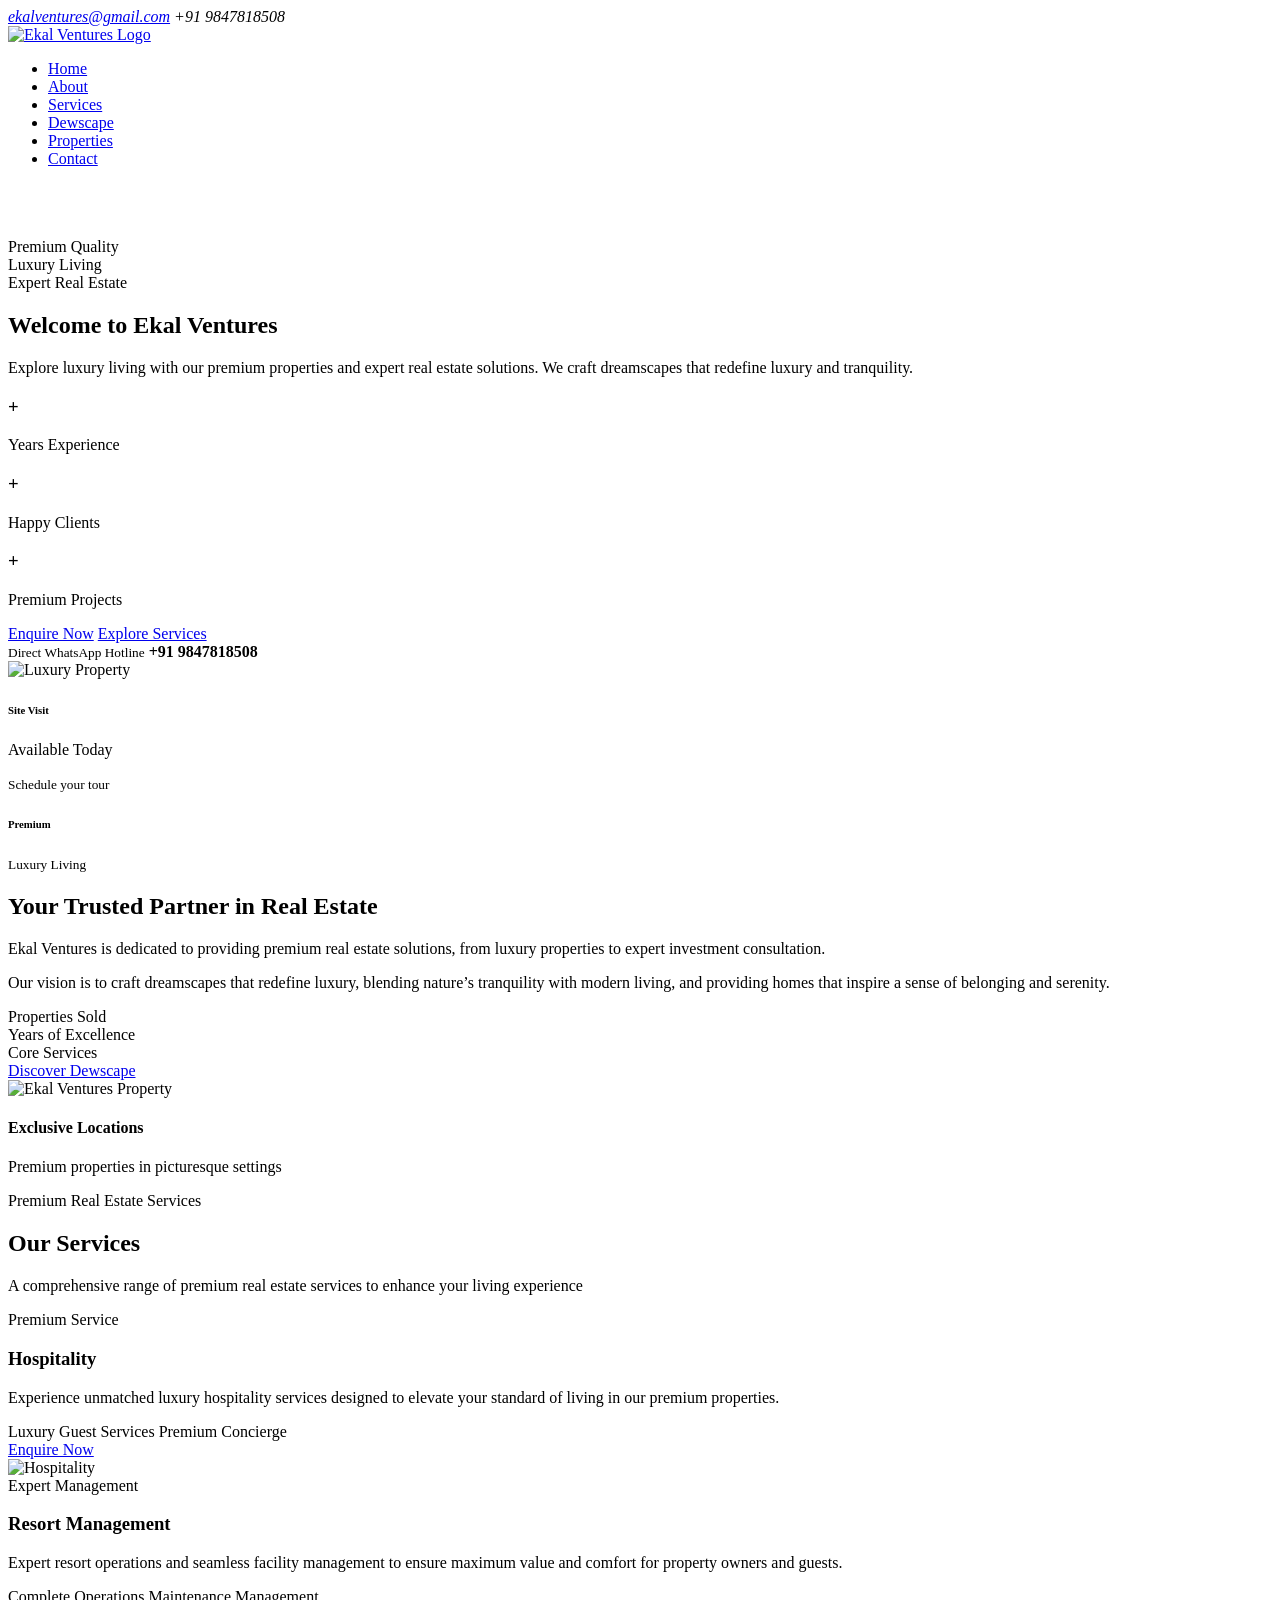
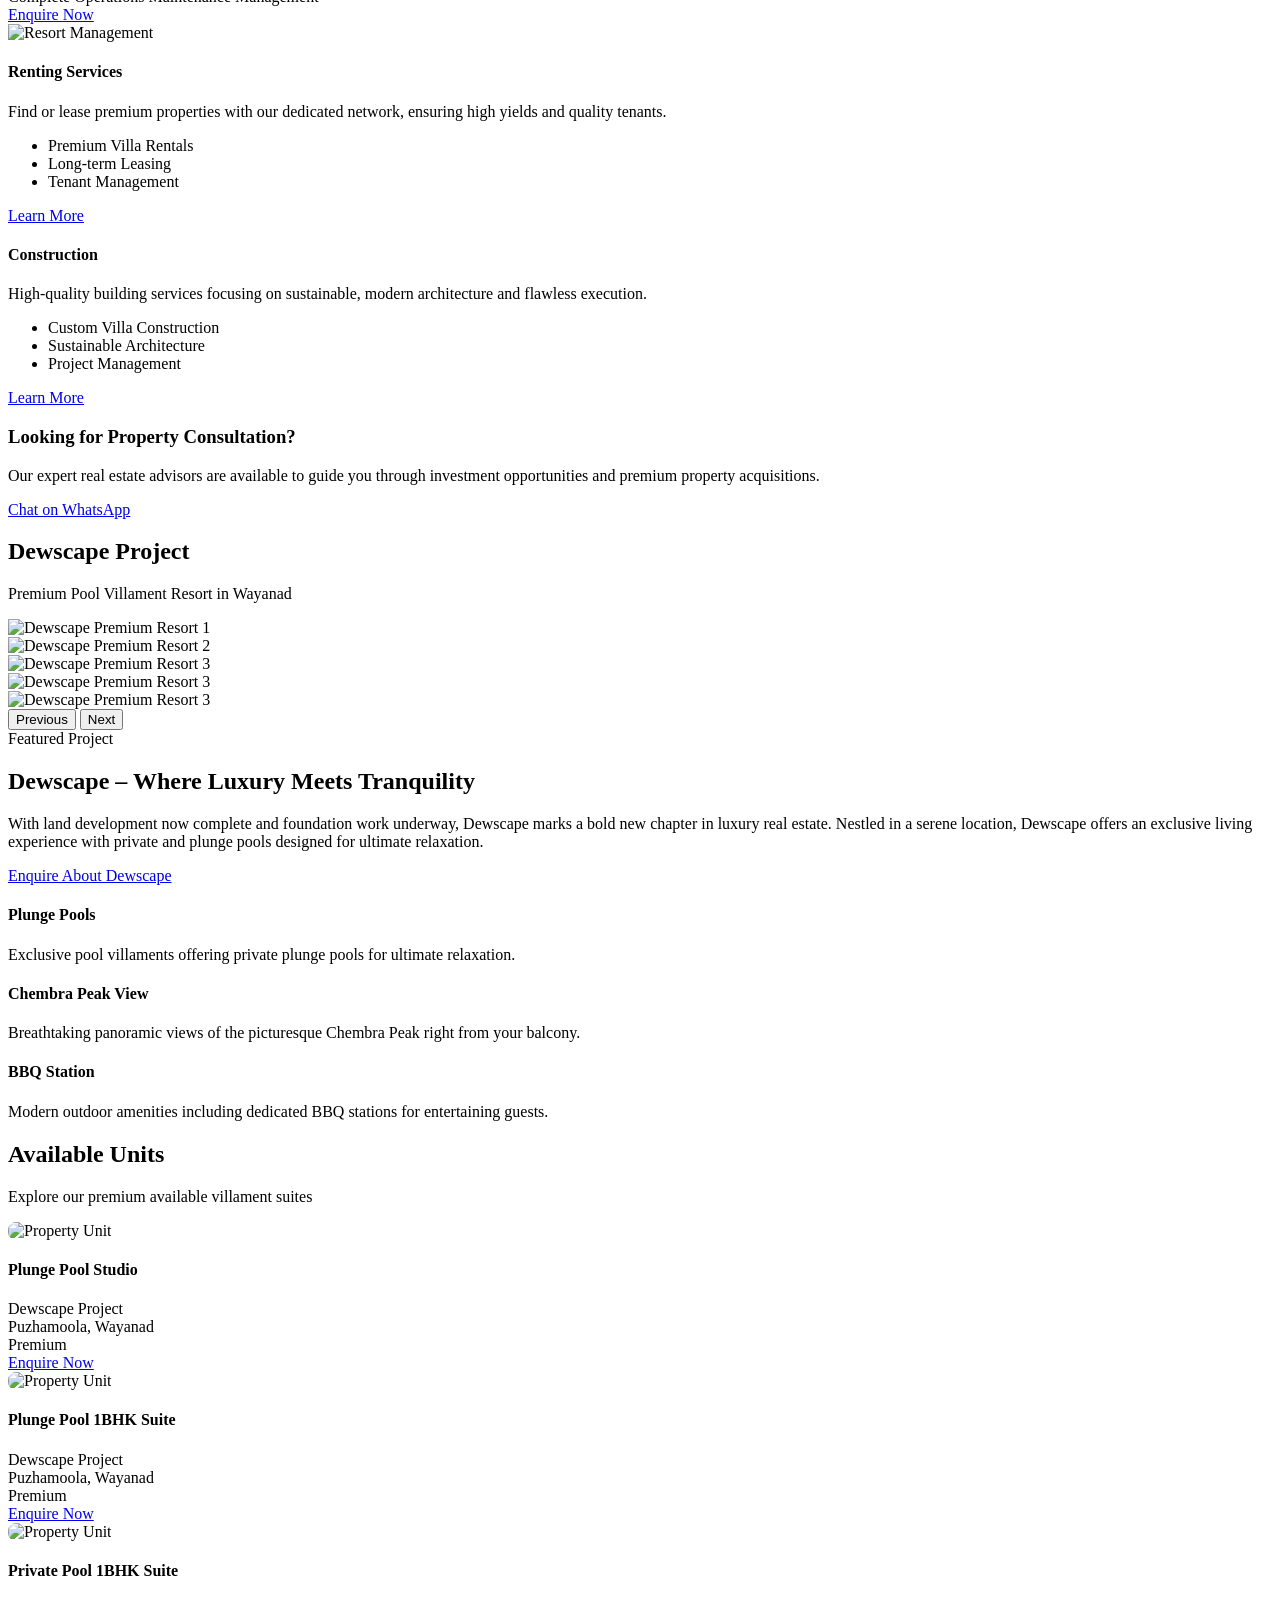
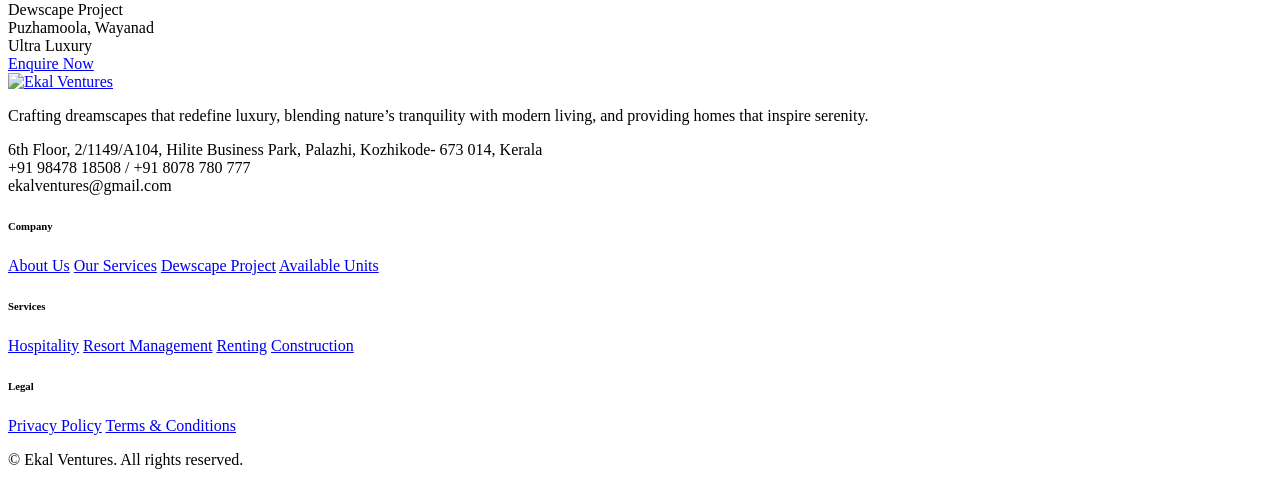
==== index.html @ 1f6ee120 "Add files via upload" ====
<!DOCTYPE html>
<html lang="en">

<head>
  <meta charset="utf-8">
  <meta content="width=device-width, initial-scale=1.0" name="viewport">
  <title>Ekal Ventures - Premium Real Estate Solutions</title>
  <meta name="description" content="Explore luxury living with premium properties and expert real estate solutions. Ekal Ventures - Your trusted partner in real estate.">
  <meta name="keywords" content="Ekal Ventures, Luxury Real Estate, Premium Properties, Resort Management, Hospitality, Construction">

  <!-- Favicons -->
  <link href="assets/img/EKAL LOGO .png" rel="icon">
  <link href="assets/img/EKAL LOGO .png" rel="apple-touch-icon">

  <!-- Fonts -->
  <link href="https://fonts.googleapis.com" rel="preconnect">
  <link href="https://fonts.gstatic.com" rel="preconnect" crossorigin>
  <link href="https://fonts.googleapis.com/css2?family=Heebo:wght@400;500;600&family=Inter:wght@400;500;700;800&display=swap" rel="stylesheet">

  <!-- Vendor CSS Files -->
  <link href="assets/vendor/bootstrap/css/bootstrap.min.css" rel="stylesheet">
  <link href="assets/vendor/bootstrap-icons/bootstrap-icons.css" rel="stylesheet">
  <link href="assets/vendor/aos/aos.css" rel="stylesheet">
  <link href="assets/vendor/glightbox/css/glightbox.min.css" rel="stylesheet">
  <link href="assets/vendor/fontawesome-free/css/all.min.css" rel="stylesheet">
  <link href="assets/vendor/swiper/swiper-bundle.min.css" rel="stylesheet">

  <!-- Main CSS File -->
  <link href="assets/css/main.css" rel="stylesheet">
</head>

<body class="index-page">

  <header id="header" class="header fixed-top">

    <div class="topbar d-flex align-items-center dark-background">
      <div class="container d-flex justify-content-center justify-content-md-between">
        <div class="contact-info d-flex align-items-center">
          <i class="bi bi-envelope d-flex align-items-center"><a href="mailto:ekalventures@gmail.com">ekalventures@gmail.com</a></i>
          <i class="bi bi-phone d-flex align-items-center ms-4"><span>+91 9847818508</span></i>
        </div>
        <div class="social-links d-none d-md-flex align-items-center">
          <a href="https://twitter.com/ekalventures" class="twitter"><i class="bi bi-twitter-x"></i></a>
          <a href="https://facebook.com/ekalventures" class="facebook"><i class="bi bi-facebook"></i></a>
          <a href="https://youtube.com/ekalventures" class="youtube"><i class="bi bi-youtube"></i></a>
          <a href="https://linkedin.com/company/ekalventures" class="linkedin"><i class="bi bi-linkedin"></i></a>
        </div>
      </div>
    </div><!-- End Top Bar -->

    <div class="branding d-flex align-items-center">

      <div class="container position-relative d-flex align-items-center justify-content-between">
        <a href="index.html" class="logo d-flex align-items-center">
          <img src="assets/img/EKAL LOGO .png" alt="Ekal Ventures Logo" style="max-height: 50px;">
        </a>

        <nav id="navmenu" class="navmenu">
          <ul>
            <li><a href="#hero" class="active">Home</a></li>
            <li><a href="#home-about">About</a></li>
            <li><a href="#featured-departments">Services</a></li>
            <li><a href="#featured-services">Dewscape</a></li>
            <li><a href="#find-a-doctor">Properties</a></li>
            <li><a href="#footer">Contact</a></li>
          </ul>
          <i class="mobile-nav-toggle d-xl-none bi bi-list"></i>
        </nav>

      </div>

    </div>

  </header>

  <main class="main">

    <!-- Hero Section -->
    <section id="hero" class="hero section" style="margin-top: 70px;">

      <div class="container" data-aos="fade-up" data-aos-delay="100">

        <div class="row align-items-center">
          <div class="col-lg-6">
            <div class="hero-content">
              <div class="trust-badges mb-4" data-aos="fade-right" data-aos-delay="200">
                <div class="badge-item">
                  <i class="bi bi-shield-check"></i>
                  <span>Premium Quality</span>
                </div>
                <div class="badge-item">
                  <i class="bi bi-house-door"></i>
                  <span>Luxury Living</span>
                </div>
                <div class="badge-item">
                  <i class="bi bi-star-fill"></i>
                  <span>Expert Real Estate</span>
                </div>
              </div>

              <h1 data-aos="fade-right" data-aos-delay="300">
                Welcome to <span class="highlight">Ekal Ventures</span>
              </h1>

              <p class="hero-description" data-aos="fade-right" data-aos-delay="400">
                Explore luxury living with our premium properties and expert real estate solutions. We craft dreamscapes that redefine luxury and tranquility.
              </p>

              <div class="hero-stats mb-4" data-aos="fade-right" data-aos-delay="500">
                <div class="stat-item">
                  <h3><span data-purecounter-start="0" data-purecounter-end="10" data-purecounter-duration="2" class="purecounter"></span>+</h3>
                  <p>Years Experience</p>
                </div>
                <div class="stat-item">
                  <h3><span data-purecounter-start="0" data-purecounter-end="150" data-purecounter-duration="2" class="purecounter"></span>+</h3>
                  <p>Happy Clients</p>
                </div>
                <div class="stat-item">
                  <h3><span data-purecounter-start="0" data-purecounter-end="25" data-purecounter-duration="2" class="purecounter"></span>+</h3>
                  <p>Premium Projects</p>
                </div>
              </div>

              <div class="hero-actions" data-aos="fade-right" data-aos-delay="600">
                <a href="https://api.whatsapp.com/send/?phone=919847818508&text=Hi%2C%20I%27m%20interested%20in%20learning%20more%20about%20your%20Ekal%20Ventures%20project." class="btn btn-primary">Enquire Now</a>
                <a href="#featured-departments" class="btn btn-outline">
                  <i class="bi bi-arrow-right-circle me-2"></i>
                  Explore Services
                </a>
              </div>

              <div class="emergency-contact" data-aos="fade-right" data-aos-delay="700">
                <div class="emergency-icon">
                  <i class="bi bi-whatsapp"></i>
                </div>
                <div class="emergency-info">
                  <small>Direct WhatsApp Hotline</small>
                  <strong>+91 9847818508</strong>
                </div>
              </div>
            </div>
          </div>

          <div class="col-lg-6">
            <div class="hero-visual" data-aos="fade-left" data-aos-delay="400">
              <div class="main-image">
                <img src="assets/img/ekal-photo-1.jpeg" alt="Luxury Property" class="img-fluid">
                <div class="floating-card appointment-card">
                  <div class="card-icon">
                    <i class="bi bi-calendar-check"></i>
                  </div>
                  <div class="card-content">
                    <h6>Site Visit</h6>
                    <p>Available Today</p>
                    <small>Schedule your tour</small>
                  </div>
                </div>
                <div class="floating-card rating-card">
                  <div class="card-content">
                    <div class="rating-stars">
                      <i class="bi bi-star-fill"></i>
                      <i class="bi bi-star-fill"></i>
                      <i class="bi bi-star-fill"></i>
                      <i class="bi bi-star-fill"></i>
                      <i class="bi bi-star-fill"></i>
                    </div>
                    <h6>Premium</h6>
                    <small>Luxury Living</small>
                  </div>
                </div>
              </div>
              <div class="background-elements">
                <div class="element element-1"></div>
                <div class="element element-2"></div>
                <div class="element element-3"></div>
              </div>
            </div>
          </div>
        </div>

      </div>

    </section><!-- /Hero Section -->

    <!-- Home About Section -->
    <section id="home-about" class="home-about section">

      <div class="container" data-aos="fade-up" data-aos-delay="100">

        <div class="row align-items-center">
          <div class="col-lg-6 mb-5 mb-lg-0" data-aos="fade-right" data-aos-delay="200">
            <div class="about-content">
              <h2 class="section-heading">Your Trusted Partner in Real Estate</h2>
              <p class="lead-text">Ekal Ventures is dedicated to providing premium real estate solutions, from luxury properties to expert investment consultation.</p>

              <p>Our vision is to craft dreamscapes that redefine luxury, blending nature’s tranquility with modern living, and providing homes that inspire a sense of belonging and serenity.</p>

              <div class="stats-grid">
                <div class="stat-item">
                  <div class="stat-number purecounter" data-purecounter-start="0" data-purecounter-end="100" data-purecounter-duration="1"></div>
                  <div class="stat-label">Properties Sold</div>
                </div>
                <div class="stat-item">
                  <div class="stat-number purecounter" data-purecounter-start="0" data-purecounter-end="10" data-purecounter-duration="1"></div>
                  <div class="stat-label">Years of Excellence</div>
                </div>
                <div class="stat-item">
                  <div class="stat-number purecounter" data-purecounter-start="0" data-purecounter-end="4" data-purecounter-duration="1"></div>
                  <div class="stat-label">Core Services</div>
                </div>
              </div>

              <div class="cta-section">
                <a href="#featured-services" class="btn-primary">Discover Dewscape</a>
              </div>
            </div>
          </div>

          <div class="col-lg-6" data-aos="fade-left" data-aos-delay="300">
            <div class="about-visual">
              <div class="main-image">
                <img src="assets/img/ekal-photo-2.jpeg" alt="Ekal Ventures Property" class="img-fluid">
              </div>
              <div class="floating-card">
                <div class="card-content">
                  <div class="icon">
                    <i class="bi bi-building"></i>
                  </div>
                  <div class="card-text">
                    <h4>Exclusive Locations</h4>
                    <p>Premium properties in picturesque settings</p>
                  </div>
                </div>
              </div>
              <div class="experience-badge">
                <div class="badge-content">
                  <span class="years">Premium</span>
                  <span class="text">Real Estate Services</span>
                </div>
              </div>
            </div>
          </div>
        </div>

      </div>

    </section><!-- /Home About Section -->

    <!-- Featured Departments Section -->
    <section id="featured-departments" class="featured-departments section">

      <!-- Section Title -->
      <div class="container section-title" data-aos="fade-up">
        <h2>Our Services</h2>
        <p>A comprehensive range of premium real estate services to enhance your living experience</p>
      </div><!-- End Section Title -->

      <div class="container" data-aos="fade-up" data-aos-delay="100">

        <div class="row g-5">

          <div class="col-lg-6" data-aos="zoom-in" data-aos-delay="100">
            <div class="specialty-card">
              <div class="specialty-content">
                <div class="specialty-meta">
                  <span class="specialty-label">Premium Service</span>
                </div>
                <h3>Hospitality</h3>
                <p>Experience unmatched luxury hospitality services designed to elevate your standard of living in our premium properties.</p>
                <div class="specialty-features">
                  <span><i class="bi bi-check-circle-fill"></i>Luxury Guest Services</span>
                  <span><i class="bi bi-check-circle-fill"></i>Premium Concierge</span>
                </div>
                <a href="#contact" class="specialty-link">
                  Enquire Now <i class="bi bi-arrow-right"></i>
                </a>
              </div>
              <div class="specialty-visual">
                <img src="assets/img/hospitality.avif" alt="Hospitality" class="img-fluid">
                <div class="visual-overlay">
                  <i class="bi bi-concierge-bell"></i>
                </div>
              </div>
            </div>
          </div><!-- End Specialty Card -->

          <div class="col-lg-6" data-aos="zoom-in" data-aos-delay="200">
            <div class="specialty-card">
              <div class="specialty-content">
                <div class="specialty-meta">
                  <span class="specialty-label">Expert Management</span>
                </div>
                <h3>Resort Management</h3>
                <p>Expert resort operations and seamless facility management to ensure maximum value and comfort for property owners and guests.</p>
                <div class="specialty-features">
                  <span><i class="bi bi-check-circle-fill"></i>Complete Operations</span>
                  <span><i class="bi bi-check-circle-fill"></i>Maintenance Management</span>
                </div>
                <a href="#contact" class="specialty-link">
                  Enquire Now <i class="bi bi-arrow-right"></i>
                </a>
              </div>
              <div class="specialty-visual">
                <img src="assets/img/Resort Management .jpg" alt="Resort Management" class="img-fluid">
                <div class="visual-overlay">
                  <i class="bi bi-tree"></i>
                </div>
              </div>
            </div>
          </div><!-- End Specialty Card -->

          <div class="col-lg-6" data-aos="fade-up" data-aos-delay="100">
            <div class="department-highlight">
              <div class="highlight-icon">
                <i class="bi bi-house-door"></i>
              </div>
              <h4>Renting Services</h4>
              <p>Find or lease premium properties with our dedicated network, ensuring high yields and quality tenants.</p>
              <ul class="highlight-list">
                <li>Premium Villa Rentals</li>
                <li>Long-term Leasing</li>
                <li>Tenant Management</li>
              </ul>
              <a href="#contact" class="highlight-cta">Learn More</a>
            </div>
          </div><!-- End Department Highlight -->

          <div class="col-lg-6" data-aos="fade-up" data-aos-delay="200">
            <div class="department-highlight">
              <div class="highlight-icon">
                <i class="bi bi-bricks"></i>
              </div>
              <h4>Construction</h4>
              <p>High-quality building services focusing on sustainable, modern architecture and flawless execution.</p>
              <ul class="highlight-list">
                <li>Custom Villa Construction</li>
                <li>Sustainable Architecture</li>
                <li>Project Management</li>
              </ul>
              <a href="#contact" class="highlight-cta">Learn More</a>
            </div>
          </div><!-- End Department Highlight -->

        </div>

        <div class="emergency-banner" data-aos="fade-up" data-aos-delay="400">
          <div class="row align-items-center">
            <div class="col-lg-8">
              <div class="emergency-content">
                <h3>Looking for Property Consultation?</h3>
                <p>Our expert real estate advisors are available to guide you through investment opportunities and premium property acquisitions.</p>
              </div>
            </div>
            <div class="col-lg-4 text-lg-end">
              <a href="https://api.whatsapp.com/send/?phone=919847818508&text=Hi%2C%20I%27m%20interested%20in%20learning%20more%20about%20your%20Ekal%20Ventures%20project." class="emergency-btn">
                <i class="bi bi-whatsapp"></i>
                Chat on WhatsApp
              </a>
            </div>
          </div>
        </div>

      </div>

    </section><!-- /Featured Departments Section -->
<!-- Featured Services Section -->
    <section id="featured-services" class="featured-services section">

      <!-- Section Title -->
      <div class="container section-title" data-aos="fade-up">
        <h2>Dewscape Project</h2>
        <p>Premium Pool Villament Resort in Wayanad</p>
      </div><!-- End Section Title -->

      <div class="container" data-aos="fade-up" data-aos-delay="100">

        <div class="row g-0">

          <div class="col-lg-8" data-aos="fade-right" data-aos-delay="200">
            <div class="featured-service-main">
              <div class="service-image-wrapper position-relative">
                
                <!-- START OF IMAGE SLIDER -->
                <div id="dewscapeCarousel" class="carousel slide h-100" data-bs-ride="carousel">
                  <div class="carousel-inner h-100">
                    <!-- Slide 1 -->
                    <div class="carousel-item active h-100">
                      <img src="assets/img/dewscape-1.jpeg" alt="Dewscape Premium Resort 1" class="d-block w-100 h-100" style="object-fit: cover;">
                    </div>
                    <!-- Slide 2 -->
                    <div class="carousel-item h-100">
                      <img src="assets/img/dewscape-2.jpeg" alt="Dewscape Premium Resort 2" class="d-block w-100 h-100" style="object-fit: cover;">
                    </div>
                    <!-- Slide 3 -->
                    <div class="carousel-item h-100">
                      <img src="assets/img/dewscape-3.jpeg" alt="Dewscape Premium Resort 3" class="d-block w-100 h-100" style="object-fit: cover;">
                    </div>
                    <!-- Slide 4 -->
                    <div class="carousel-item h-100">
                      <img src="assets/img/dewscape-4.jpeg" alt="Dewscape Premium Resort 3" class="d-block w-100 h-100" style="object-fit: cover;">
                    </div>
                    <!-- Slide 5 -->
                    <div class="carousel-item h-100">
                      <img src="assets/img/dewscape-5.jpeg" alt="Dewscape Premium Resort 3" class="d-block w-100 h-100" style="object-fit: cover;">
                    </div>
                  </div>
                  <!-- Slider Controls -->
                  <button class="carousel-control-prev" type="button" data-bs-target="#dewscapeCarousel" data-bs-slide="prev">
                    <span class="carousel-control-prev-icon" aria-hidden="true"></span>
                    <span class="visually-hidden">Previous</span>
                  </button>
                  <button class="carousel-control-next" type="button" data-bs-target="#dewscapeCarousel" data-bs-slide="next">
                    <span class="carousel-control-next-icon" aria-hidden="true"></span>
                    <span class="visually-hidden">Next</span>
                  </button>
                </div>
                <!-- END OF IMAGE SLIDER -->

                <!-- Kept the overlay badge exactly the same -->
                <div class="service-overlay" style="pointer-events: none;">
                  <div class="service-badge">
                    <i class="bi bi-star"></i>
                    <span>Featured Project</span>
                  </div>
                </div>
              </div>
              <div class="service-details">
                <h2>Dewscape – Where Luxury Meets Tranquility</h2>
                <p>With land development now complete and foundation work underway, Dewscape marks a bold new chapter in luxury real estate. Nestled in a serene location, Dewscape offers an exclusive living experience with private and plunge pools designed for ultimate relaxation.</p>
                <a href="#contact" class="main-cta">Enquire About Dewscape</a>
              </div>
            </div>
          </div>

          <div class="col-lg-4" data-aos="fade-left" data-aos-delay="300">
            <div class="services-sidebar">

              <div class="service-item" data-aos="fade-up" data-aos-delay="400">
                <div class="service-icon-wrapper">
                  <i class="bi bi-water"></i>
                </div>
                <div class="service-info">
                  <h4>Plunge Pools</h4>
                  <p>Exclusive pool villaments offering private plunge pools for ultimate relaxation.</p>
                </div>
              </div>

              <div class="service-item" data-aos="fade-up" data-aos-delay="500">
                <div class="service-icon-wrapper">
                  <i class="bi bi-tree"></i>
                </div>
                <div class="service-info">
                  <h4>Chembra Peak View</h4>
                  <p>Breathtaking panoramic views of the picturesque Chembra Peak right from your balcony.</p>
                </div>
              </div>

              <div class="service-item" data-aos="fade-up" data-aos-delay="600">
                <div class="service-icon-wrapper">
                  <i class="bi bi-cup-hot"></i>
                </div>
                <div class="service-info">
                  <h4>BBQ Station</h4>
                  <p>Modern outdoor amenities including dedicated BBQ stations for entertaining guests.</p>
                </div>
              </div>

            </div>
          </div>

        </div>

      </div>

    </section><!-- /Featured Services Section -->

    <!-- Find A Doctor Section (Repurposed to Properties) -->
    <section id="find-a-doctor" class="find-a-doctor section">

      <!-- Section Title -->
      <div class="container section-title" data-aos="fade-up">
        <h2>Available Units</h2>
        <p>Explore our premium available villament suites</p>
      </div><!-- End Section Title -->

      <div class="container" data-aos="fade-up" data-aos-delay="100">

        <div class="doctors-grid" data-aos="fade-up" data-aos-delay="300">
          
          <div class="doctor-profile" data-aos="zoom-in" data-aos-delay="100">
            <div class="profile-header">
              <div class="doctor-avatar">
                <img src="assets/img/dewscape-3.jpeg" alt="Property Unit" class="img-fluid" style="border-radius: 8px;">
                <div class="status-indicator available"></div>
              </div>
              <div class="doctor-details">
                <h4>Plunge Pool Studio</h4>
                <span class="specialty-tag">Dewscape Project</span>
                <div class="experience-info">
                  <i class="bi bi-geo-alt"></i>
                  <span>Puzhamoola, Wayanad</span>
                </div>
              </div>
            </div>
            <div class="rating-section">
              <div class="stars">
                <i class="bi bi-star-fill"></i>
                <i class="bi bi-star-fill"></i>
                <i class="bi bi-star-fill"></i>
                <i class="bi bi-star-fill"></i>
                <i class="bi bi-star-fill"></i>
              </div>
              <span class="rating-score">Premium</span>
            </div>
            <div class="action-buttons">
              <a href="https://api.whatsapp.com/send/?phone=919847818508&text=Hi%2C%20I%27m%20interested%20in%20learning%20more%20about%20your%20Ekal%20Ventures%20project." class="btn-primary" style="grid-column: span 2;">Enquire Now</a>
            </div>
          </div><!-- End Doctor Profile -->

          <div class="doctor-profile" data-aos="zoom-in" data-aos-delay="200">
            <div class="profile-header">
              <div class="doctor-avatar">
                <img src="assets/img/dewscape-4.jpeg" alt="Property Unit" class="img-fluid" style="border-radius: 8px;">
                <div class="status-indicator available"></div>
              </div>
              <div class="doctor-details">
                <h4>Plunge Pool 1BHK Suite</h4>
                <span class="specialty-tag">Dewscape Project</span>
                <div class="experience-info">
                  <i class="bi bi-geo-alt"></i>
                  <span>Puzhamoola, Wayanad</span>
                </div>
              </div>
            </div>
            <div class="rating-section">
              <div class="stars">
                <i class="bi bi-star-fill"></i>
                <i class="bi bi-star-fill"></i>
                <i class="bi bi-star-fill"></i>
                <i class="bi bi-star-fill"></i>
                <i class="bi bi-star-fill"></i>
              </div>
              <span class="rating-score">Premium</span>
            </div>
            <div class="action-buttons">
              <a href="https://api.whatsapp.com/send/?phone=919847818508&text=Hi%2C%20I%27m%20interested%20in%20learning%20more%20about%20your%20Ekal%20Ventures%20project." class="btn-primary" style="grid-column: span 2;">Enquire Now</a>
            </div>
          </div><!-- End Doctor Profile -->

          <div class="doctor-profile" data-aos="zoom-in" data-aos-delay="300">
            <div class="profile-header">
              <div class="doctor-avatar">
                <img src="assets/img/dewscape-5.jpeg" alt="Property Unit" class="img-fluid" style="border-radius: 8px;">
                <div class="status-indicator available"></div>
              </div>
              <div class="doctor-details">
                <h4>Private Pool 1BHK Suite</h4>
                <span class="specialty-tag">Dewscape Project</span>
                <div class="experience-info">
                  <i class="bi bi-geo-alt"></i>
                  <span>Puzhamoola, Wayanad</span>
                </div>
              </div>
            </div>
            <div class="rating-section">
              <div class="stars">
                <i class="bi bi-star-fill"></i>
                <i class="bi bi-star-fill"></i>
                <i class="bi bi-star-fill"></i>
                <i class="bi bi-star-fill"></i>
                <i class="bi bi-star-fill"></i>
              </div>
              <span class="rating-score">Ultra Luxury</span>
            </div>
            <div class="action-buttons">
              <a href="https://api.whatsapp.com/send/?phone=919847818508&text=Hi%2C%20I%27m%20interested%20in%20learning%20more%20about%20your%20Ekal%20Ventures%20project." class="btn-primary" style="grid-column: span 2;">Enquire Now</a>
            </div>
          </div><!-- End Doctor Profile -->

        </div>

      </div>

    </section><!-- /Find A Doctor Section -->

  </main>

  <footer id="footer" class="footer-16 footer position-relative">

    <div class="container">

      <div class="footer-main" data-aos="fade-up" data-aos-delay="100">
        <div class="row align-items-start">

          <div class="col-lg-5">
            <div class="brand-section">
              <a href="index.html" class="logo d-flex align-items-center mb-4">
                <img src="assets/img/EKAL LOGO .png" alt="Ekal Ventures" style="max-height: 60px;">
              </a>
              <p class="brand-description">Crafting dreamscapes that redefine luxury, blending nature’s tranquility with modern living, and providing homes that inspire serenity.</p>

              <div class="contact-info mt-5">
                <div class="contact-item">
                  <i class="bi bi-geo-alt"></i>
                  <span>6th Floor, 2/1149/A104, Hilite Business Park, Palazhi, Kozhikode- 673 014, Kerala</span>
                </div>
                <div class="contact-item">
                  <i class="bi bi-telephone"></i>
                  <span>+91 98478 18508 / +91 8078 780 777</span>
                </div>
                <div class="contact-item">
                  <i class="bi bi-envelope"></i>
                  <span>ekalventures@gmail.com</span>
                </div>
              </div>
            </div>
          </div>

          <div class="col-lg-7">
            <div class="footer-nav-wrapper">
              <div class="row">

                <div class="col-6 col-lg-4">
                  <div class="nav-column">
                    <h6>Company</h6>
                    <nav class="footer-nav">
                      <a href="#home-about">About Us</a>
                      <a href="#featured-departments">Our Services</a>
                      <a href="#featured-services">Dewscape Project</a>
                      <a href="#find-a-doctor">Available Units</a>
                    </nav>
                  </div>
                </div>

                <div class="col-6 col-lg-4">
                  <div class="nav-column">
                    <h6>Services</h6>
                    <nav class="footer-nav">
                      <a href="#">Hospitality</a>
                      <a href="#">Resort Management</a>
                      <a href="#">Renting</a>
                      <a href="#">Construction</a>
                    </nav>
                  </div>
                </div>

                <div class="col-6 col-lg-4">
                  <div class="nav-column">
                    <h6>Legal</h6>
                    <nav class="footer-nav">
                      <a href="privacy-policy.html">Privacy Policy</a>
                      <a href="terms.html">Terms & Conditions</a>
                    </nav>
                  </div>
                </div>

              </div>
            </div>
          </div>

        </div>
      </div>

    </div>

    <div class="footer-bottom">
      <div class="container">
        <div class="bottom-content" data-aos="fade-up" data-aos-delay="300">
          <div class="row align-items-center">

            <div class="col-lg-6">
              <div class="copyright">
                <p>© <span class="sitename">Ekal Ventures</span>. All rights reserved.</p>
              </div>
            </div>


          </div>
        </div>
      </div>
    </div>

  </footer>

  <!-- Scroll Top -->
  <a href="#!" id="scroll-top" class="scroll-top d-flex align-items-center justify-content-center"><i
      class="bi bi-arrow-up-short"></i></a>

  <!-- Floating WhatsApp Button -->
  <a href="https://api.whatsapp.com/send/?phone=919847818508&text=Hi%2C%20I%27m%20interested%20in%20learning%20more%20about%20your%20Ekal%20Ventures%20project." target="_blank" class="whatsapp-button">
    <i class="bi bi-whatsapp"></i>
  </a>

  <!-- Preloader -->
  <div id="preloader"></div>

  <!-- Vendor JS Files -->
  <script src="assets/vendor/bootstrap/js/bootstrap.bundle.min.js"></script>
  <script src="assets/vendor/php-email-form/validate.js"></script>
  <script src="assets/vendor/aos/aos.js"></script>
  <script src="assets/vendor/glightbox/js/glightbox.min.js"></script>
  <script src="assets/vendor/purecounter/purecounter_vanilla.js"></script>
  <script src="assets/vendor/swiper/swiper-bundle.min.js"></script>

  <!-- Main JS File -->
  <script src="assets/js/main.js"></script>

</body>

</html>
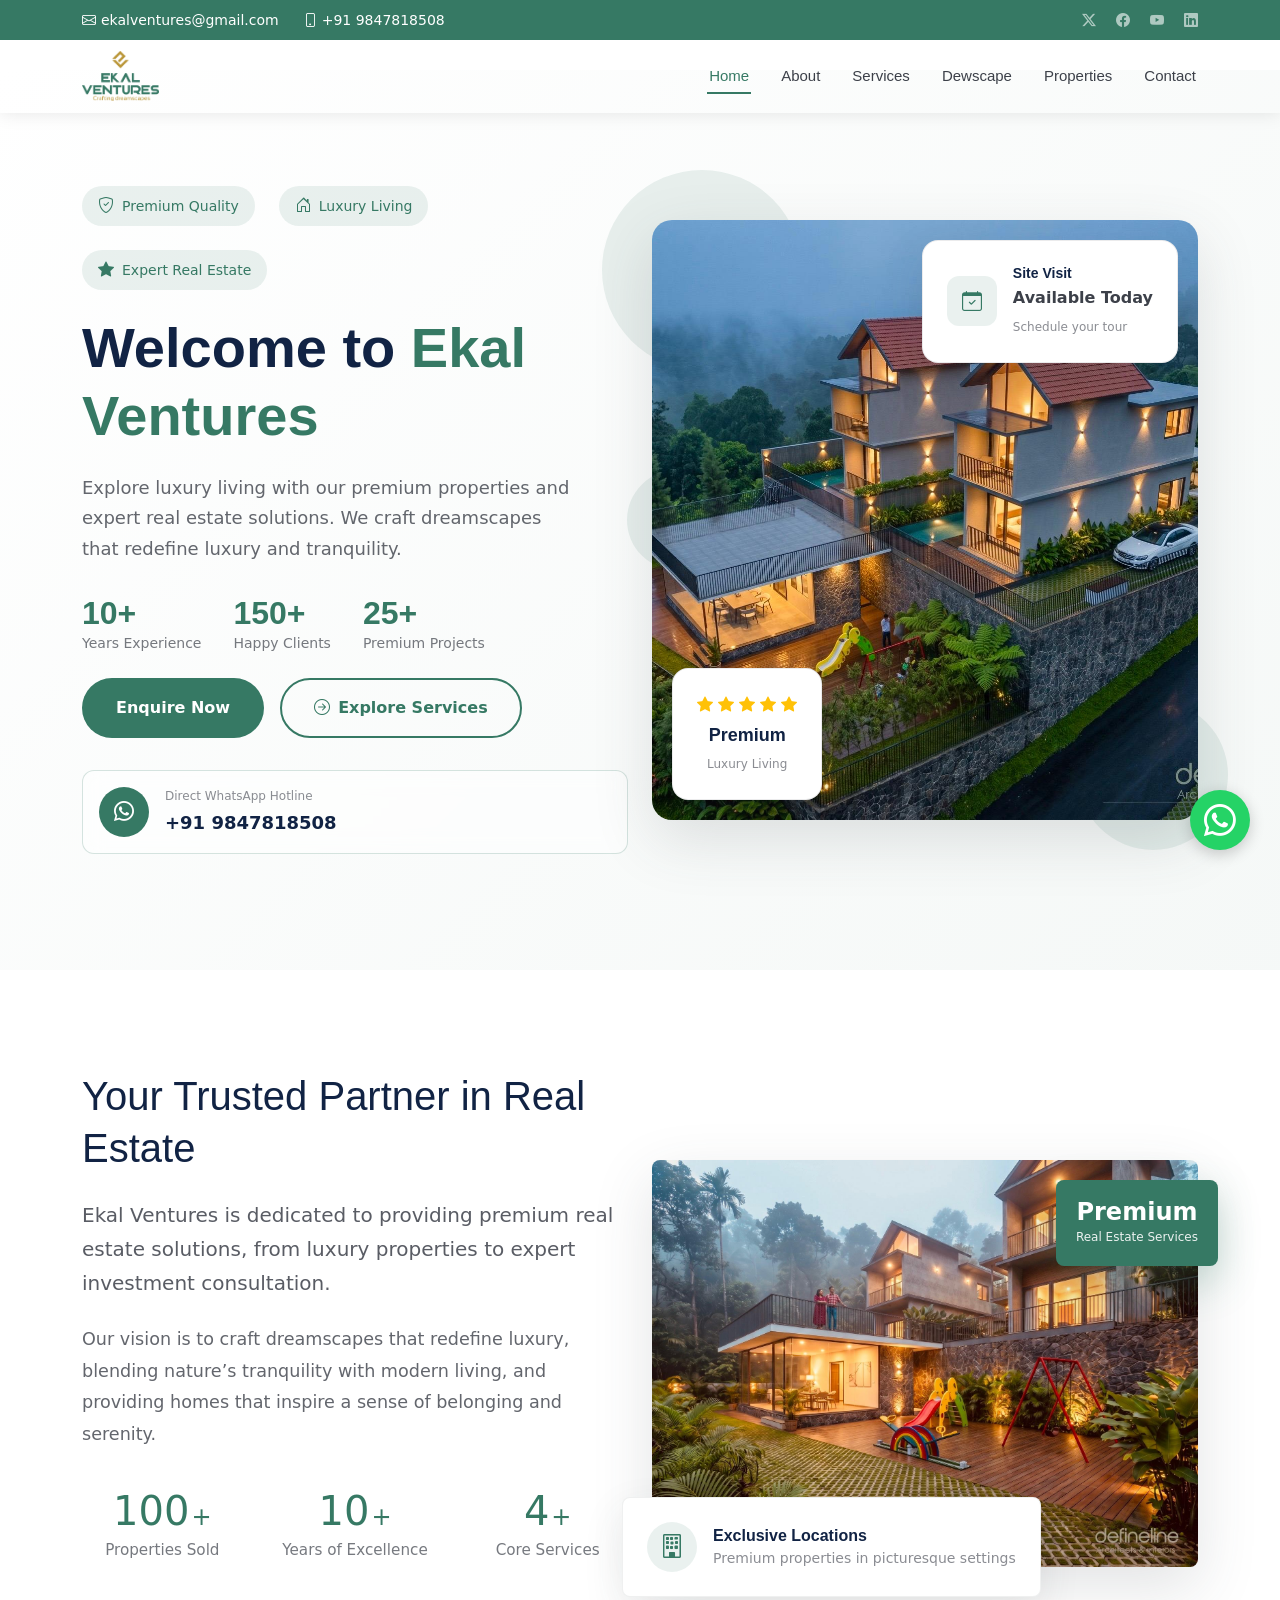
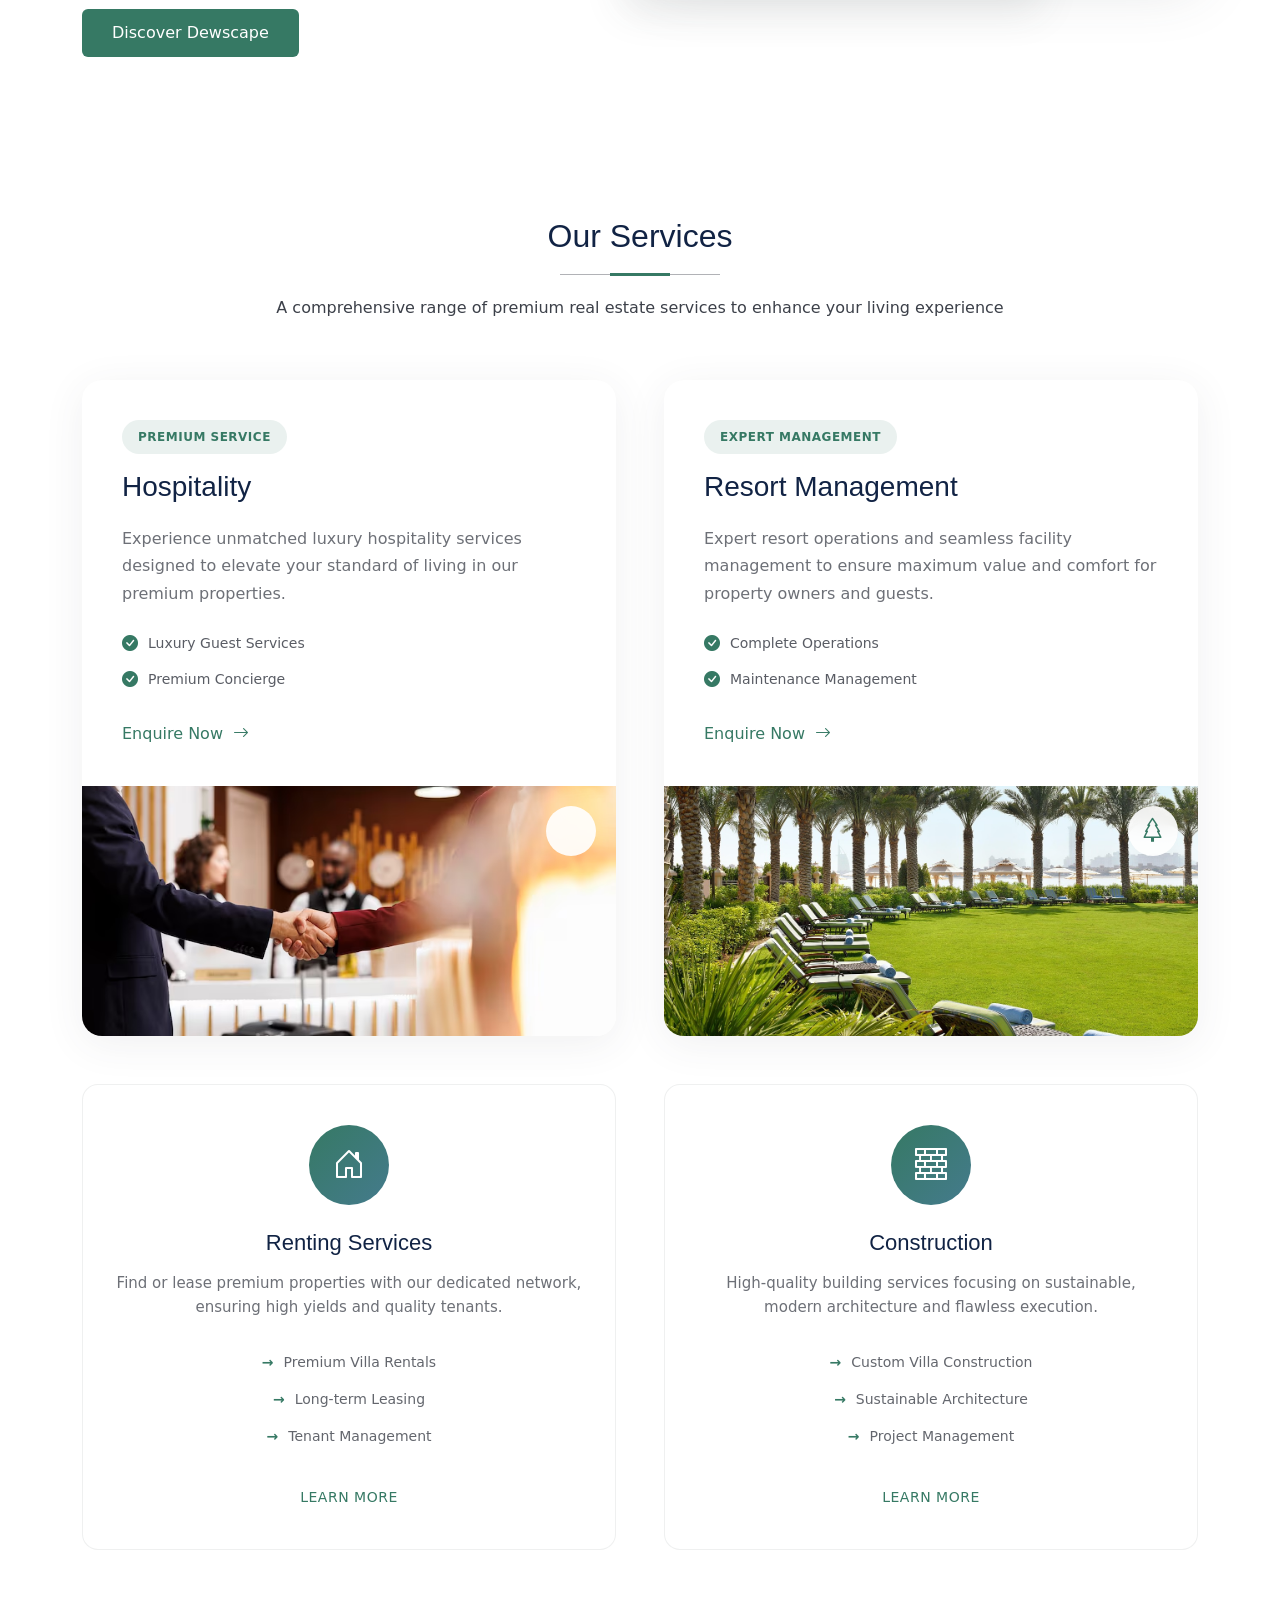
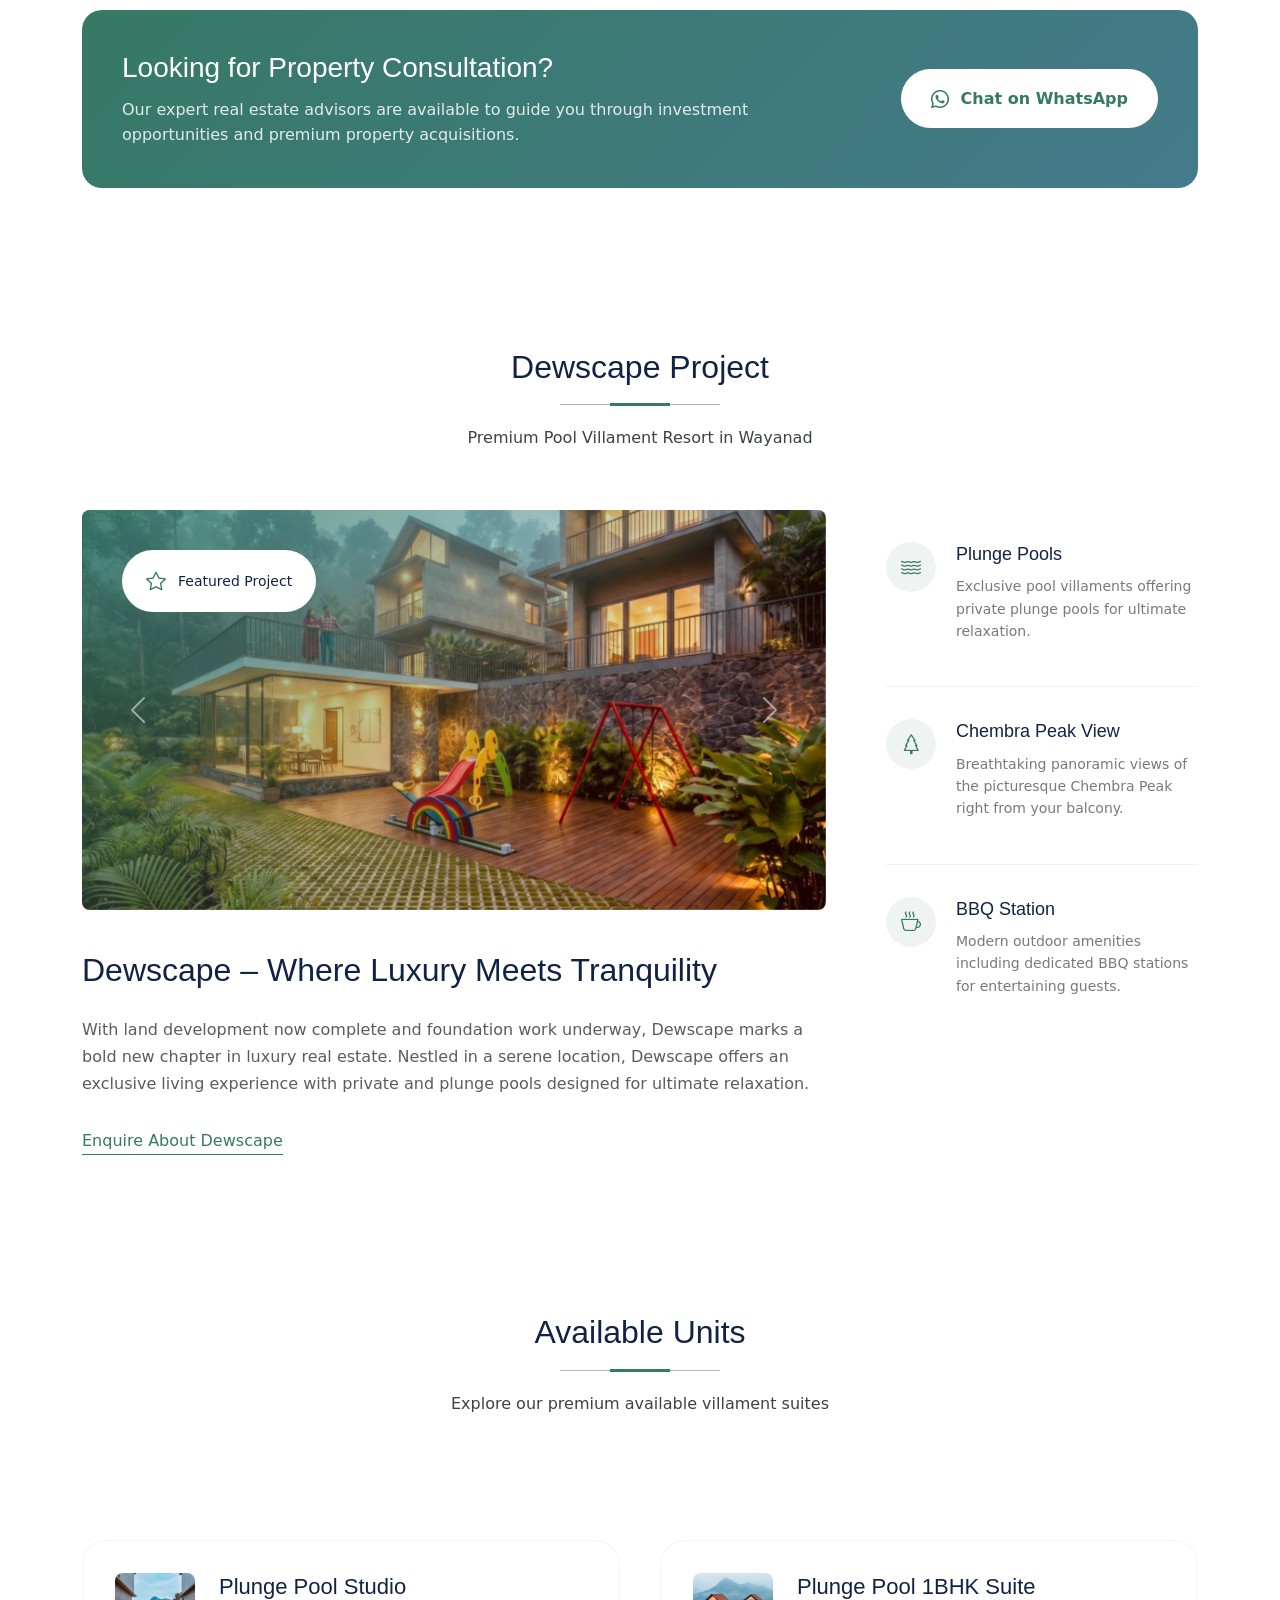
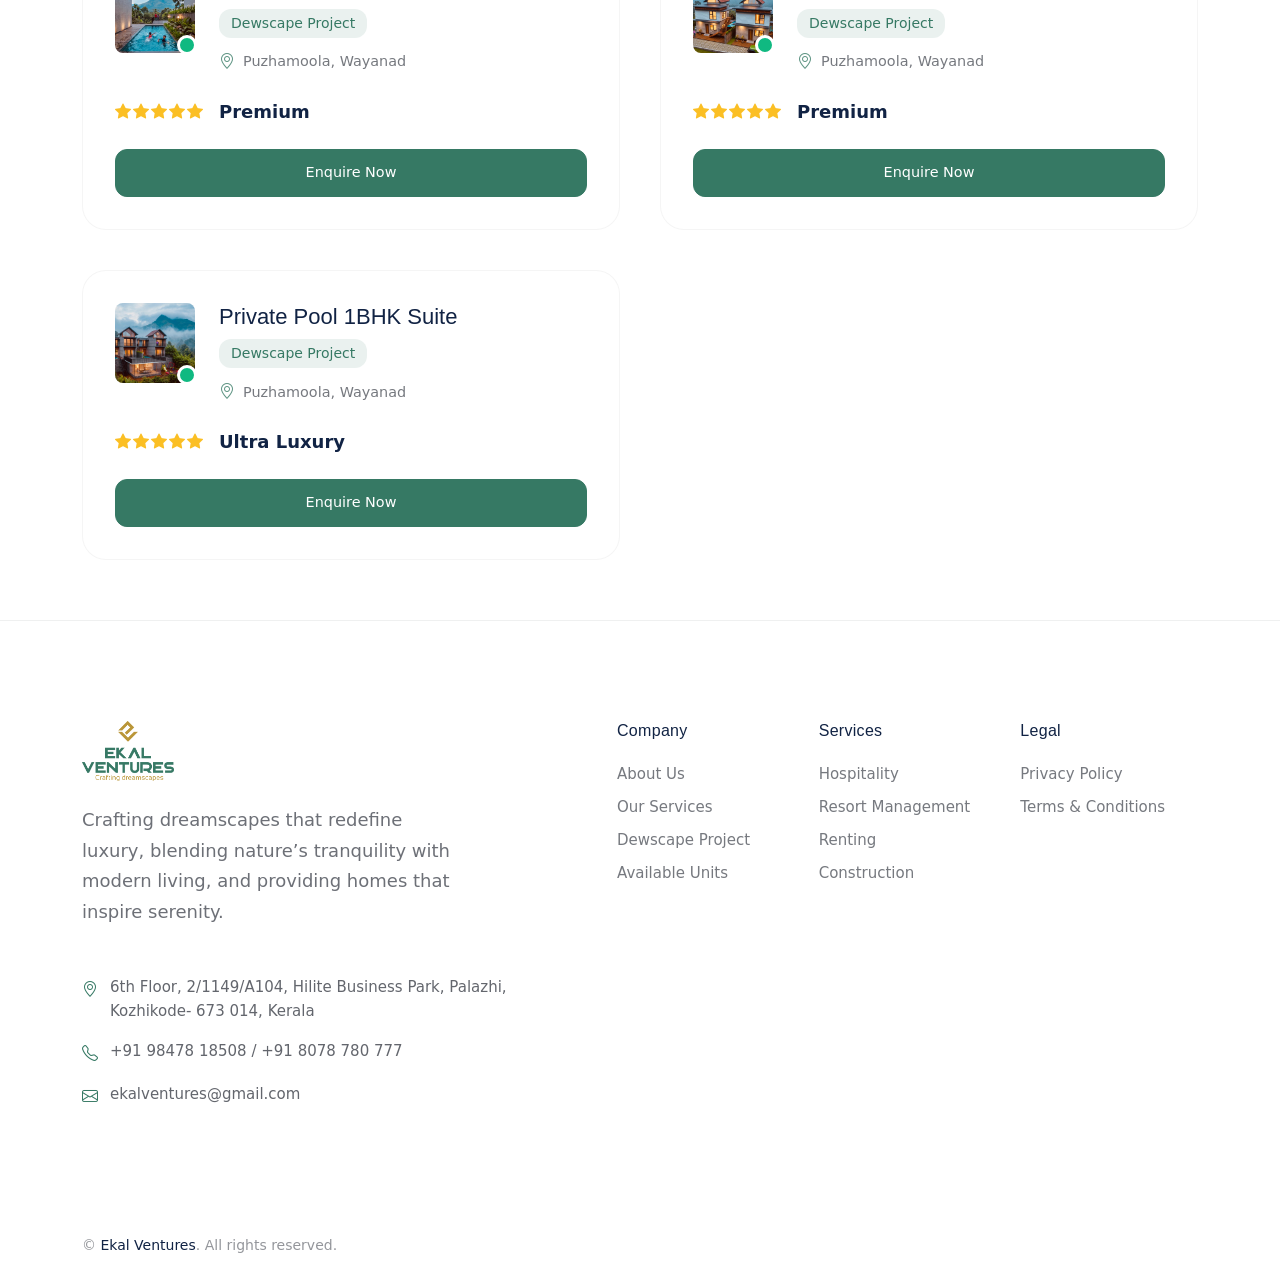
==== commit eb601e04: "Update index.html" ====
--- a/index.html
+++ b/index.html
@@ -5,10 +5,15 @@
   <meta charset="utf-8">
   <meta content="width=device-width, initial-scale=1.0" name="viewport">
   <title>Ekal Ventures - Premium Real Estate Solutions</title>
-  <meta name="description" content="Explore luxury living with premium properties and expert real estate solutions. Ekal Ventures - Your trusted partner in real estate.">
-  <meta name="keywords" content="Ekal Ventures, Luxury Real Estate, Premium Properties, Resort Management, Hospitality, Construction">
-
-  <!-- Favicons -->
+<meta name="description" content="Ekal Ventures offers premium real estate solutions, luxury properties, resort management, hospitality, and construction services. Explore Dewscape, a premium pool villament resort in Wayanad.">  
+<meta name="keywords" content="Ekal Ventures, Dewscape Wayanad, Wayanad Villament, Pool Villament Resort, Luxury Real Estate Kerala, Premium Properties Wayanad, Resort Management, Hospitality, Villa Investment, Luxury Villaments">
+<!-- Open Graph / Social Media -->
+<meta property="og:title" content="Ekal Ventures | Premium Real Estate & Dewscape Wayanad">
+<meta property="og:description" content="Discover premium real estate solutions and Dewscape, a luxury pool villament resort in Wayanad by Ekal Ventures.">
+<meta property="og:image" content="https://ekalventures.com/assets/img/dewscape-1.jpeg">
+<meta property="og:type" content="website">
+<meta property="og:url" content="https://ekalventures.com/"> 
+<!-- Favicons -->
   <link href="assets/img/EKAL LOGO .png" rel="icon">
   <link href="assets/img/EKAL LOGO .png" rel="apple-touch-icon">
 
@@ -707,4 +712,4 @@
 
 </body>
 
-</html>+</html>
--- a/assets/css/main.css
+++ b/assets/css/main.css
@@ -0,0 +1,6249 @@
+/**
+* Template Name: Clinic
+* Template URL: https://bootstrapmade.com/clinic-bootstrap-template/
+* Updated: Jul 23 2025 with Bootstrap v5.3.7
+* Author: BootstrapMade.com
+* License: https://bootstrapmade.com/license/
+*/
+
+@charset "UTF-8";
+
+/*--------------------------------------------------------------
+# Font & Color Variables (Updated for Ekal Ventures)
+--------------------------------------------------------------*/
+/* Fonts */
+:root {
+  --default-font: "Heebo", system-ui, -apple-system, sans-serif;
+  --heading-font: "Inter", sans-serif;
+  --nav-font: "Heebo", sans-serif;
+}
+
+/* Global Colors */
+:root { 
+  --background-color: #ffffff; 
+  --default-color: #3c4049; 
+  --heading-color: #112344; 
+  --accent-color: #367964; /* Ekal Green */
+  --surface-color: #ffffff; 
+  --contrast-color: #ffffff; 
+}
+
+/* Nav Menu Colors */
+:root {
+  --nav-color: #3c4049;  
+  --nav-hover-color: #367964; /* Ekal Green */
+  --nav-mobile-background-color: #ffffff; 
+  --nav-dropdown-background-color: #ffffff; 
+  --nav-dropdown-color: #3c4049; 
+  --nav-dropdown-hover-color: #367964; /* Ekal Green */
+}
+
+/* Color Presets */
+.light-background {
+  --background-color: #f4f8ff;
+  --surface-color: #ffffff;
+}
+
+.dark-background {
+  --background-color: #021418;
+  --default-color: #ffffff;
+  --heading-color: #ffffff;
+  --surface-color: #11262a;
+  --contrast-color: #ffffff;
+}
+
+/* Smooth scroll */
+:root {
+  scroll-behavior: smooth;
+}
+
+/*--------------------------------------------------------------
+# General Styling & Shared Classes
+--------------------------------------------------------------*/
+body {
+  color: var(--default-color);
+  background-color: var(--background-color);
+  font-family: var(--default-font);
+}
+
+a {
+  color: var(--accent-color);
+  text-decoration: none;
+  transition: 0.3s;
+}
+
+a:hover {
+  color: color-mix(in srgb, var(--accent-color), transparent 25%);
+  text-decoration: none;
+}
+
+h1,
+h2,
+h3,
+h4,
+h5,
+h6 {
+  color: var(--heading-color);
+  font-family: var(--heading-font);
+}
+
+/* PHP Email Form Messages
+------------------------------*/
+.php-email-form .error-message {
+  display: none;
+  background: #df1529;
+  color: #ffffff;
+  text-align: left;
+  padding: 15px;
+  margin-bottom: 24px;
+  font-weight: 600;
+}
+
+.php-email-form .sent-message {
+  display: none;
+  color: #ffffff;
+  background: #059652;
+  text-align: center;
+  padding: 15px;
+  margin-bottom: 24px;
+  font-weight: 600;
+}
+
+.php-email-form .loading {
+  display: none;
+  background: var(--surface-color);
+  text-align: center;
+  padding: 15px;
+  margin-bottom: 24px;
+}
+
+.php-email-form .loading:before {
+  content: "";
+  display: inline-block;
+  border-radius: 50%;
+  width: 24px;
+  height: 24px;
+  margin: 0 10px -6px 0;
+  border: 3px solid var(--accent-color);
+  border-top-color: var(--surface-color);
+  animation: php-email-form-loading 1s linear infinite;
+}
+
+@keyframes php-email-form-loading {
+  0% {
+    transform: rotate(0deg);
+  }
+
+  100% {
+    transform: rotate(360deg);
+  }
+}
+
+/*--------------------------------------------------------------
+# Global Header
+--------------------------------------------------------------*/
+.header {
+  --background-color: rgba(255, 255, 255, 0);
+  color: var(--default-color);
+  transition: all 0.5s;
+  z-index: 997;
+  background-color: var(--background-color);
+  box-shadow: 0px 0 18px rgba(0, 0, 0, 0.1);
+}
+
+.header .topbar {
+  background-color: var(--accent-color);
+  height: 40px;
+  padding: 0;
+  font-size: 14px;
+  transition: all 0.5s;
+}
+
+.header .topbar .contact-info i {
+  font-style: normal;
+  color: var(--contrast-color);
+}
+
+.header .topbar .contact-info i a,
+.header .topbar .contact-info i span {
+  padding-left: 5px;
+  color: var(--contrast-color);
+}
+
+@media (max-width: 575px) {
+
+  .header .topbar .contact-info i a,
+  .header .topbar .contact-info i span {
+    font-size: 13px;
+  }
+}
+
+.header .topbar .contact-info i a {
+  line-height: 0;
+  transition: 0.3s;
+}
+
+.header .topbar .contact-info i a:hover {
+  color: var(--contrast-color);
+  text-decoration: underline;
+}
+
+.header .topbar .social-links a {
+  color: color-mix(in srgb, var(--contrast-color), transparent 40%);
+  line-height: 0;
+  transition: 0.3s;
+  margin-left: 20px;
+}
+
+.header .topbar .social-links a:hover {
+  color: var(--contrast-color);
+}
+
+.header .branding {
+  min-height: 60px;
+  padding: 10px 0;
+}
+
+.header .logo {
+  line-height: 1;
+}
+
+.header .logo img {
+  max-height: 36px;
+  margin-right: 8px;
+}
+
+.header .logo h1 {
+  font-size: 30px;
+  margin: 0;
+  font-weight: 600;
+  color: var(--heading-color);
+}
+
+.scrolled .header .topbar {
+  height: 0;
+  visibility: hidden;
+  overflow: hidden;
+}
+
+/* Global Header on Scroll
+------------------------------*/
+.scrolled .header {
+  --background-color: #ffffff;
+}
+
+/*--------------------------------------------------------------
+# Navigation Menu
+--------------------------------------------------------------*/
+/* Desktop Navigation */
+@media (min-width: 1200px) {
+  .navmenu {
+    padding: 0;
+  }
+
+  .navmenu ul {
+    margin: 0;
+    padding: 0;
+    display: flex;
+    list-style: none;
+    align-items: center;
+  }
+
+  .navmenu li {
+    position: relative;
+  }
+
+  .navmenu>ul>li {
+    white-space: nowrap;
+    padding: 15px 14px;
+  }
+
+  .navmenu>ul>li:last-child {
+    padding-right: 0;
+  }
+
+  .navmenu a,
+  .navmenu a:focus {
+    color: var(--nav-color);
+    font-size: 15px;
+    padding: 0 2px;
+    font-family: var(--nav-font);
+    font-weight: 500;
+    display: flex;
+    align-items: center;
+    justify-content: space-between;
+    white-space: nowrap;
+    transition: 0.3s;
+    position: relative;
+  }
+
+  .navmenu a i,
+  .navmenu a:focus i {
+    font-size: 12px;
+    line-height: 0;
+    margin-left: 5px;
+    transition: 0.3s;
+  }
+
+  .navmenu>ul>li>a:before {
+    content: "";
+    position: absolute;
+    width: 100%;
+    height: 2px;
+    bottom: -6px;
+    left: 0;
+    background-color: var(--accent-color);
+    visibility: hidden;
+    width: 0px;
+    transition: all 0.3s ease-in-out 0s;
+  }
+
+  .navmenu a:hover:before,
+  .navmenu li:hover>a:before,
+  .navmenu .active:before {
+    visibility: visible;
+    width: 100%;
+  }
+
+  .navmenu li:hover>a,
+  .navmenu .active,
+  .navmenu .active:focus {
+    color: var(--nav-hover-color);
+  }
+
+  .navmenu .dropdown ul {
+    margin: 0;
+    padding: 10px 0;
+    background: var(--nav-dropdown-background-color);
+    display: block;
+    position: absolute;
+    visibility: hidden;
+    left: 14px;
+    top: 130%;
+    opacity: 0;
+    transition: 0.3s;
+    border-radius: 4px;
+    z-index: 99;
+    box-shadow: 0px 0px 30px rgba(0, 0, 0, 0.1);
+  }
+
+  .navmenu .dropdown ul li {
+    min-width: 200px;
+  }
+
+  .navmenu .dropdown ul a {
+    padding: 10px 20px;
+    font-size: 15px;
+    text-transform: none;
+    color: var(--nav-dropdown-color);
+  }
+
+  .navmenu .dropdown ul a i {
+    font-size: 12px;
+  }
+
+  .navmenu .dropdown ul a:hover,
+  .navmenu .dropdown ul .active:hover,
+  .navmenu .dropdown ul li:hover>a {
+    color: var(--nav-dropdown-hover-color);
+  }
+
+  .navmenu .dropdown:hover>ul {
+    opacity: 1;
+    top: 100%;
+    visibility: visible;
+  }
+
+  .navmenu .dropdown .dropdown ul {
+    top: 0;
+    left: -90%;
+    visibility: hidden;
+  }
+
+  .navmenu .dropdown .dropdown:hover>ul {
+    opacity: 1;
+    top: 0;
+    left: -100%;
+    visibility: visible;
+  }
+}
+
+/* Mobile Navigation */
+@media (max-width: 1199px) {
+  .mobile-nav-toggle {
+    color: var(--nav-color);
+    font-size: 28px;
+    line-height: 0;
+    margin-right: 10px;
+    cursor: pointer;
+    transition: color 0.3s;
+  }
+
+  .navmenu {
+    padding: 0;
+    z-index: 9997;
+  }
+
+  .navmenu ul {
+    display: none;
+    list-style: none;
+    position: absolute;
+    inset: 60px 20px 20px 20px;
+    padding: 10px 0;
+    margin: 0;
+    border-radius: 6px;
+    background-color: var(--nav-mobile-background-color);
+    border: 1px solid color-mix(in srgb, var(--default-color), transparent 90%);
+    box-shadow: none;
+    overflow-y: auto;
+    transition: 0.3s;
+    z-index: 9998;
+  }
+
+  .navmenu a,
+  .navmenu a:focus {
+    color: var(--nav-dropdown-color);
+    padding: 10px 20px;
+    font-family: var(--nav-font);
+    font-size: 17px;
+    font-weight: 500;
+    display: flex;
+    align-items: center;
+    justify-content: space-between;
+    white-space: nowrap;
+    transition: 0.3s;
+  }
+
+  .navmenu a i,
+  .navmenu a:focus i {
+    font-size: 12px;
+    line-height: 0;
+    margin-left: 5px;
+    width: 30px;
+    height: 30px;
+    display: flex;
+    align-items: center;
+    justify-content: center;
+    border-radius: 50%;
+    transition: 0.3s;
+    background-color: color-mix(in srgb, var(--accent-color), transparent 90%);
+  }
+
+  .navmenu a i:hover,
+  .navmenu a:focus i:hover {
+    background-color: var(--accent-color);
+    color: var(--contrast-color);
+  }
+
+  .navmenu a:hover,
+  .navmenu .active,
+  .navmenu .active:focus {
+    color: var(--nav-dropdown-hover-color);
+  }
+
+  .navmenu .active i,
+  .navmenu .active:focus i {
+    background-color: var(--accent-color);
+    color: var(--contrast-color);
+    transform: rotate(180deg);
+  }
+
+  .navmenu .dropdown ul {
+    position: static;
+    display: none;
+    z-index: 99;
+    padding: 10px 0;
+    margin: 10px 20px;
+    background-color: var(--nav-dropdown-background-color);
+    transition: all 0.5s ease-in-out;
+  }
+
+  .navmenu .dropdown ul ul {
+    background-color: rgba(33, 37, 41, 0.1);
+  }
+
+  .navmenu .dropdown>.dropdown-active {
+    display: block;
+    background-color: rgba(33, 37, 41, 0.03);
+  }
+
+  .mobile-nav-active {
+    overflow: hidden;
+  }
+
+  .mobile-nav-active .mobile-nav-toggle {
+    color: #fff;
+    position: absolute;
+    font-size: 32px;
+    top: 15px;
+    right: 15px;
+    margin-right: 0;
+    z-index: 9999;
+  }
+
+  .mobile-nav-active .navmenu {
+    position: fixed;
+    overflow: hidden;
+    inset: 0;
+    background: rgba(33, 37, 41, 0.8);
+    transition: 0.3s;
+  }
+
+  .mobile-nav-active .navmenu>ul {
+    display: block;
+  }
+}
+
+/*--------------------------------------------------------------
+# Global Footer
+--------------------------------------------------------------*/
+.footer-16 {
+  background: var(--background-color);
+  color: var(--default-color);
+  font-size: 15px;
+  padding: 100px 0 0;
+  border-top: 1px solid color-mix(in srgb, var(--default-color), transparent 92%);
+}
+
+.footer-16 .footer-main {
+  margin-bottom: 80px;
+}
+
+.footer-16 .brand-section .logo {
+  text-decoration: none;
+}
+
+.footer-16 .brand-section .logo .sitename {
+  font-family: var(--heading-font);
+  font-size: 32px;
+  font-weight: 300;
+  color: var(--heading-color);
+  letter-spacing: -0.5px;
+}
+
+.footer-16 .brand-section .brand-description {
+  font-size: 18px;
+  line-height: 1.7;
+  color: color-mix(in srgb, var(--default-color), transparent 25%);
+  font-weight: 300;
+  max-width: 380px;
+  margin: 0;
+}
+
+.footer-16 .brand-section .contact-info .contact-item {
+  display: flex;
+  align-items: flex-start;
+  margin-bottom: 16px;
+  font-size: 15px;
+  color: color-mix(in srgb, var(--default-color), transparent 20%);
+}
+
+.footer-16 .brand-section .contact-info .contact-item i {
+  font-size: 16px;
+  color: var(--accent-color);
+  margin-right: 12px;
+  margin-top: 3px;
+  flex-shrink: 0;
+}
+
+.footer-16 .brand-section .contact-info .contact-item span {
+  line-height: 1.6;
+}
+
+.footer-16 .footer-nav-wrapper {
+  padding-left: 60px;
+}
+
+@media (max-width: 991px) {
+  .footer-16 .footer-nav-wrapper {
+    padding-left: 0;
+    margin-top: 50px;
+  }
+}
+
+.footer-16 .nav-column {
+  margin-bottom: 40px;
+}
+
+.footer-16 .nav-column h6 {
+  font-family: var(--heading-font);
+  font-size: 16px;
+  font-weight: 400;
+  color: var(--heading-color);
+  margin-bottom: 24px;
+  letter-spacing: 0.3px;
+}
+
+.footer-16 .nav-column .footer-nav {
+  display: flex;
+  flex-direction: column;
+  gap: 12px;
+}
+
+.footer-16 .nav-column .footer-nav a {
+  color: color-mix(in srgb, var(--default-color), transparent 30%);
+  text-decoration: none;
+  font-size: 15px;
+  font-weight: 300;
+  transition: all 0.3s ease;
+  line-height: 1.4;
+}
+
+.footer-16 .nav-column .footer-nav a:hover {
+  color: var(--accent-color);
+  transform: translateX(4px);
+}
+
+.footer-16 .footer-social {
+  padding: 50px 0;
+  border-top: 1px solid color-mix(in srgb, var(--default-color), transparent 94%);
+  border-bottom: 1px solid color-mix(in srgb, var(--default-color), transparent 94%);
+}
+
+.footer-16 .footer-social .newsletter-section h5 {
+  font-family: var(--heading-font);
+  font-size: 20px;
+  font-weight: 300;
+  color: var(--heading-color);
+  margin-bottom: 12px;
+  letter-spacing: -0.2px;
+}
+
+.footer-16 .footer-social .newsletter-section p {
+  font-size: 16px;
+  color: color-mix(in srgb, var(--default-color), transparent 35%);
+  margin: 0;
+  line-height: 1.6;
+  max-width: 340px;
+}
+
+.footer-16 .footer-social .social-section {
+  display: flex;
+  justify-content: flex-end;
+}
+
+@media (max-width: 991px) {
+  .footer-16 .footer-social .social-section {
+    justify-content: flex-start;
+    margin-top: 30px;
+  }
+}
+
+.footer-16 .footer-social .social-links {
+  display: flex;
+  gap: 32px;
+  align-items: center;
+}
+
+@media (max-width: 576px) {
+  .footer-16 .footer-social .social-links {
+    gap: 20px;
+    flex-wrap: wrap;
+  }
+}
+
+.footer-16 .footer-social .social-links .social-link {
+  display: flex;
+  align-items: center;
+  gap: 8px;
+  text-decoration: none;
+  color: color-mix(in srgb, var(--default-color), transparent 40%);
+  font-size: 14px;
+  font-weight: 400;
+  transition: all 0.3s ease;
+}
+
+.footer-16 .footer-social .social-links .social-link i {
+  font-size: 18px;
+  transition: all 0.3s ease;
+}
+
+.footer-16 .footer-social .social-links .social-link span {
+  transition: all 0.3s ease;
+}
+
+.footer-16 .footer-social .social-links .social-link:hover {
+  color: var(--accent-color);
+  transform: translateY(-2px);
+}
+
+.footer-16 .footer-social .social-links .social-link:hover i {
+  transform: scale(1.1);
+}
+
+.footer-16 .footer-bottom {
+  padding: 30px 0;
+}
+
+.footer-16 .footer-bottom .copyright p {
+  margin: 0;
+  font-size: 14px;
+  color: color-mix(in srgb, var(--default-color), transparent 45%);
+  font-weight: 300;
+}
+
+.footer-16 .footer-bottom .copyright p .sitename {
+  color: var(--heading-color);
+  font-weight: 400;
+}
+
+.footer-16 .footer-bottom .legal-links {
+  display: flex;
+  align-items: center;
+  justify-content: flex-end;
+  gap: 24px;
+}
+
+@media (max-width: 991px) {
+  .footer-16 .footer-bottom .legal-links {
+    justify-content: flex-start;
+    margin-top: 20px;
+    flex-wrap: wrap;
+  }
+}
+
+.footer-16 .footer-bottom .legal-links a {
+  font-size: 13px;
+  color: color-mix(in srgb, var(--default-color), transparent 50%);
+  text-decoration: none;
+  font-weight: 300;
+  transition: color 0.3s ease;
+}
+
+.footer-16 .footer-bottom .legal-links a:hover {
+  color: var(--accent-color);
+}
+
+.footer-16 .footer-bottom .legal-links .credits {
+  font-size: 12px;
+  color: color-mix(in srgb, var(--default-color), transparent 60%);
+  margin-left: 8px;
+  padding-left: 24px;
+  border-left: 1px solid color-mix(in srgb, var(--default-color), transparent 90%);
+}
+
+@media (max-width: 576px) {
+  .footer-16 .footer-bottom .legal-links .credits {
+    margin-left: 0;
+    padding-left: 0;
+    border-left: none;
+    width: 100%;
+    margin-top: 12px;
+  }
+}
+
+.footer-16 .footer-bottom .legal-links .credits a {
+  color: var(--accent-color);
+  font-size: 12px;
+}
+
+.footer-16 .footer-bottom .legal-links .credits a:hover {
+  text-decoration: underline;
+}
+
+@media (max-width: 768px) {
+  .footer-16 {
+    padding: 70px 0 0;
+  }
+
+  .footer-16 .brand-section {
+    text-align: center;
+    margin-bottom: 50px;
+  }
+
+  .footer-16 .brand-section .brand-description {
+    max-width: none;
+  }
+
+  .footer-16 .brand-section .contact-info {
+    text-align: left;
+    display: inline-block;
+  }
+
+  .footer-16 .footer-nav-wrapper .nav-column {
+    text-align: left;
+  }
+
+  .footer-16 .footer-nav-wrapper .nav-column h6 {
+    margin-bottom: 16px;
+  }
+
+  .footer-16 .footer-nav-wrapper .nav-column .footer-nav {
+    gap: 10px;
+  }
+
+  .footer-16 .footer-social {
+    text-align: center;
+  }
+
+  .footer-16 .footer-social .newsletter-section p {
+    max-width: none;
+  }
+
+  .footer-16 .footer-social .social-links {
+    justify-content: center;
+  }
+
+  .footer-16 .footer-bottom {
+    text-align: center;
+  }
+
+  .footer-16 .footer-bottom .legal-links {
+    justify-content: center;
+  }
+}
+
+/*--------------------------------------------------------------
+# Preloader
+--------------------------------------------------------------*/
+#preloader {
+  position: fixed;
+  inset: 0;
+  z-index: 9999;
+  overflow: hidden;
+  background-color: var(--background-color);
+  transition: all 0.6s ease-out;
+  width: 100%;
+  height: 100vh;
+}
+
+#preloader:before,
+#preloader:after {
+  content: "";
+  position: absolute;
+  border: 4px solid var(--accent-color);
+  border-radius: 50%;
+  animation: animate-preloader 2s cubic-bezier(0, 0.2, 0.8, 1) infinite;
+}
+
+#preloader:after {
+  animation-delay: -0.5s;
+}
+
+@keyframes animate-preloader {
+  0% {
+    width: 10px;
+    height: 10px;
+    top: calc(50% - 5px);
+    left: calc(50% - 5px);
+    opacity: 1;
+  }
+
+  100% {
+    width: 72px;
+    height: 72px;
+    top: calc(50% - 36px);
+    left: calc(50% - 36px);
+    opacity: 0;
+  }
+}
+
+/*--------------------------------------------------------------
+# Scroll Top Button
+--------------------------------------------------------------*/
+.scroll-top {
+  position: fixed;
+  visibility: hidden;
+  opacity: 0;
+  right: 15px;
+  bottom: -15px;
+  z-index: 99999;
+  background-color: var(--accent-color);
+  width: 44px;
+  height: 44px;
+  border-radius: 50px;
+  transition: all 0.4s;
+}
+
+.scroll-top i {
+  font-size: 24px;
+  color: var(--contrast-color);
+  line-height: 0;
+}
+
+.scroll-top:hover {
+  background-color: color-mix(in srgb, var(--accent-color), transparent 20%);
+  color: var(--contrast-color);
+}
+
+.scroll-top.active {
+  visibility: visible;
+  opacity: 1;
+  bottom: 15px;
+}
+
+/*--------------------------------------------------------------
+# Disable aos animation delay on mobile devices
+--------------------------------------------------------------*/
+@media screen and (max-width: 768px) {
+  [data-aos-delay] {
+    transition-delay: 0 !important;
+  }
+}
+
+/*--------------------------------------------------------------
+# Global Page Titles & Breadcrumbs
+--------------------------------------------------------------*/
+.page-title {
+  color: var(--default-color);
+  background-color: var(--background-color);
+  position: relative;
+  padding-top: 100px;
+}
+
+.page-title .heading {
+  padding: 80px 0;
+}
+
+.page-title .heading h1 {
+  font-size: 38px;
+  font-weight: 500;
+}
+
+.page-title nav {
+  background-color: color-mix(in srgb, var(--default-color), transparent 96%);
+  padding: 20px 0;
+}
+
+.page-title nav ol {
+  display: flex;
+  flex-wrap: wrap;
+  list-style: none;
+  padding: 0;
+  margin: 0;
+  font-size: 16px;
+  font-weight: 400;
+}
+
+.page-title nav ol li+li {
+  padding-left: 10px;
+}
+
+.page-title nav ol li+li::before {
+  content: "/";
+  display: inline-block;
+  padding-right: 10px;
+  color: color-mix(in srgb, var(--default-color), transparent 70%);
+}
+
+/*--------------------------------------------------------------
+# Global Sections
+--------------------------------------------------------------*/
+section,
+.section {
+  color: var(--default-color);
+  background-color: var(--background-color);
+  padding: 60px 0;
+  scroll-margin-top: 90px;
+  overflow: clip;
+}
+
+@media (max-width: 1199px) {
+
+  section,
+  .section {
+    scroll-margin-top: 66px;
+  }
+}
+
+/*--------------------------------------------------------------
+# Global Section Titles
+--------------------------------------------------------------*/
+.section-title {
+  text-align: center;
+  padding-bottom: 60px;
+  position: relative;
+}
+
+.section-title h2 {
+  font-size: 32px;
+  font-weight: 500;
+  margin-bottom: 20px;
+  padding-bottom: 20px;
+  position: relative;
+}
+
+.section-title h2:before {
+  content: "";
+  position: absolute;
+  display: block;
+  width: 160px;
+  height: 1px;
+  background: color-mix(in srgb, var(--default-color), transparent 60%);
+  left: 0;
+  right: 0;
+  bottom: 1px;
+  margin: auto;
+}
+
+.section-title h2::after {
+  content: "";
+  position: absolute;
+  display: block;
+  width: 60px;
+  height: 3px;
+  background: var(--accent-color);
+  left: 0;
+  right: 0;
+  bottom: 0;
+  margin: auto;
+}
+
+.section-title p {
+  margin-bottom: 0;
+}
+
+/*--------------------------------------------------------------
+# Hero Section
+--------------------------------------------------------------*/
+.hero {
+  position: relative;
+  min-height: 100vh;
+  display: flex;
+  align-items: center;
+  background: linear-gradient(135deg, var(--surface-color) 0%, color-mix(in srgb, var(--accent-color), transparent 95%) 100%);
+  overflow: hidden;
+}
+
+.hero::before {
+  content: "";
+  position: absolute;
+  top: 0;
+  left: 0;
+  right: 0;
+  bottom: 0;
+  background: url("../img/bg/abstract-bg-3.webp") center/cover;
+  opacity: 0.08;
+  z-index: 0;
+}
+
+.hero .container {
+  position: relative;
+  z-index: 1;
+}
+
+.hero .hero-content {
+  padding: 2rem 0;
+}
+
+.hero .hero-content .trust-badges {
+  display: flex;
+  gap: 1.5rem;
+  flex-wrap: wrap;
+}
+
+.hero .hero-content .trust-badges .badge-item {
+  display: flex;
+  align-items: center;
+  gap: 0.5rem;
+  padding: 0.5rem 1rem;
+  background: color-mix(in srgb, var(--accent-color), transparent 90%);
+  border-radius: 50px;
+  color: var(--accent-color);
+  font-size: 0.875rem;
+  font-weight: 500;
+}
+
+.hero .hero-content .trust-badges .badge-item i {
+  font-size: 1rem;
+}
+
+@media (max-width: 576px) {
+  .hero .hero-content .trust-badges {
+    gap: 0.75rem;
+  }
+
+  .hero .hero-content .trust-badges .badge-item {
+    font-size: 0.75rem;
+    padding: 0.4rem 0.8rem;
+  }
+}
+
+.hero .hero-content h1 {
+  font-size: 3.5rem;
+  font-weight: 700;
+  line-height: 1.2;
+  margin: 1.5rem 0;
+  color: var(--heading-color);
+}
+
+.hero .hero-content h1 .highlight {
+  color: var(--accent-color);
+  position: relative;
+}
+
+.hero .hero-content h1 .highlight::after {
+  content: "";
+  position: absolute;
+  bottom: 0;
+  left: 0;
+  right: 0;
+  height: 3px;
+  background: var(--accent-color);
+  border-radius: 2px;
+}
+
+@media (max-width: 992px) {
+  .hero .hero-content h1 {
+    font-size: 2.5rem;
+  }
+}
+
+@media (max-width: 576px) {
+  .hero .hero-content h1 {
+    font-size: 2rem;
+  }
+}
+
+.hero .hero-content .hero-description {
+  font-size: 1.125rem;
+  line-height: 1.7;
+  color: color-mix(in srgb, var(--default-color), transparent 20%);
+  margin-bottom: 2rem;
+  max-width: 500px;
+}
+
+.hero .hero-content .hero-stats {
+  display: flex;
+  gap: 2rem;
+}
+
+.hero .hero-content .hero-stats .stat-item {
+  text-align: left;
+}
+
+.hero .hero-content .hero-stats .stat-item h3 {
+  font-size: 2rem;
+  font-weight: 700;
+  color: var(--accent-color);
+  margin: 0;
+  line-height: 1;
+}
+
+.hero .hero-content .hero-stats .stat-item p {
+  color: color-mix(in srgb, var(--default-color), transparent 30%);
+  margin: 0.25rem 0 0 0;
+  font-size: 0.875rem;
+  font-weight: 500;
+}
+
+@media (max-width: 576px) {
+  .hero .hero-content .hero-stats {
+    gap: 1rem;
+  }
+
+  .hero .hero-content .hero-stats .stat-item h3 {
+    font-size: 1.5rem;
+  }
+}
+
+.hero .hero-content .hero-actions {
+  display: flex;
+  gap: 1rem;
+  align-items: center;
+  margin-bottom: 2rem;
+}
+
+.hero .hero-content .hero-actions .btn {
+  padding: 1rem 2rem;
+  font-weight: 600;
+  border-radius: 50px;
+  text-decoration: none;
+  display: inline-flex;
+  align-items: center;
+  transition: all 0.3s ease;
+  border: 2px solid transparent;
+}
+
+.hero .hero-content .hero-actions .btn.btn-primary {
+  background: var(--accent-color);
+  color: var(--contrast-color);
+}
+
+.hero .hero-content .hero-actions .btn.btn-primary:hover {
+  background: color-mix(in srgb, var(--accent-color), black 10%);
+  transform: translateY(-2px);
+}
+
+.hero .hero-content .hero-actions .btn.btn-outline {
+  color: var(--accent-color);
+  border-color: var(--accent-color);
+  background: transparent;
+}
+
+.hero .hero-content .hero-actions .btn.btn-outline:hover {
+  background: var(--accent-color);
+  color: var(--contrast-color);
+}
+
+@media (max-width: 576px) {
+  .hero .hero-content .hero-actions {
+    flex-direction: column;
+    align-items: stretch;
+  }
+
+  .hero .hero-content .hero-actions .btn {
+    text-align: center;
+    justify-content: center;
+  }
+}
+
+.hero .hero-content .emergency-contact {
+  display: flex;
+  align-items: center;
+  gap: 1rem;
+  padding: 1rem;
+  background: color-mix(in srgb, var(--surface-color), transparent 50%);
+  border: 1px solid color-mix(in srgb, var(--accent-color), transparent 80%);
+  border-radius: 12px;
+  backdrop-filter: blur(10px);
+}
+
+.hero .hero-content .emergency-contact .emergency-icon {
+  width: 50px;
+  height: 50px;
+  background: var(--accent-color);
+  color: var(--contrast-color);
+  border-radius: 50%;
+  display: flex;
+  align-items: center;
+  justify-content: center;
+  font-size: 1.25rem;
+}
+
+.hero .hero-content .emergency-contact .emergency-info small {
+  display: block;
+  color: color-mix(in srgb, var(--default-color), transparent 40%);
+  font-size: 0.75rem;
+  margin-bottom: 0.25rem;
+}
+
+.hero .hero-content .emergency-contact .emergency-info strong {
+  color: var(--heading-color);
+  font-size: 1.125rem;
+  font-weight: 600;
+}
+
+.hero .hero-visual {
+  position: relative;
+  height: 600px;
+}
+
+.hero .hero-visual .main-image {
+  position: relative;
+  height: 100%;
+  border-radius: 20px;
+  overflow: hidden;
+  box-shadow: 0 20px 60px color-mix(in srgb, var(--default-color), transparent 85%);
+}
+
+.hero .hero-visual .main-image img {
+  width: 100%;
+  height: 100%;
+  object-fit: cover;
+}
+
+.hero .hero-visual .main-image .floating-card {
+  position: absolute;
+  background: var(--surface-color);
+  padding: 1.5rem;
+  border-radius: 16px;
+  box-shadow: 0 15px 40px color-mix(in srgb, var(--default-color), transparent 85%);
+  backdrop-filter: blur(10px);
+  border: 1px solid color-mix(in srgb, var(--default-color), transparent 90%);
+}
+
+.hero .hero-visual .main-image .floating-card.appointment-card {
+  top: 20px;
+  right: 20px;
+  display: flex;
+  align-items: center;
+  gap: 1rem;
+  min-width: 200px;
+}
+
+.hero .hero-visual .main-image .floating-card.appointment-card .card-icon {
+  width: 50px;
+  height: 50px;
+  background: color-mix(in srgb, var(--accent-color), transparent 90%);
+  color: var(--accent-color);
+  border-radius: 12px;
+  display: flex;
+  align-items: center;
+  justify-content: center;
+  font-size: 1.25rem;
+}
+
+.hero .hero-visual .main-image .floating-card.appointment-card .card-content h6 {
+  margin: 0 0 0.25rem 0;
+  color: var(--heading-color);
+  font-weight: 600;
+  font-size: 0.875rem;
+}
+
+.hero .hero-visual .main-image .floating-card.appointment-card .card-content p {
+  margin: 0 0 0.25rem 0;
+  color: var(--default-color);
+  font-weight: 600;
+  font-size: 1rem;
+}
+
+.hero .hero-visual .main-image .floating-card.appointment-card .card-content small {
+  color: color-mix(in srgb, var(--default-color), transparent 40%);
+  font-size: 0.75rem;
+}
+
+.hero .hero-visual .main-image .floating-card.rating-card {
+  bottom: 20px;
+  left: 20px;
+  text-align: center;
+  min-width: 140px;
+}
+
+.hero .hero-visual .main-image .floating-card.rating-card .rating-stars {
+  color: #ffc107;
+  margin-bottom: 0.5rem;
+}
+
+.hero .hero-visual .main-image .floating-card.rating-card .rating-stars i {
+  font-size: 1rem;
+}
+
+.hero .hero-visual .main-image .floating-card.rating-card h6 {
+  margin: 0 0 0.25rem 0;
+  color: var(--heading-color);
+  font-weight: 700;
+  font-size: 1.125rem;
+}
+
+.hero .hero-visual .main-image .floating-card.rating-card small {
+  color: color-mix(in srgb, var(--default-color), transparent 40%);
+  font-size: 0.75rem;
+}
+
+@media (max-width: 768px) {
+  .hero .hero-visual .main-image .floating-card.appointment-card {
+    right: 10px;
+    top: 10px;
+    padding: 1rem;
+    min-width: 160px;
+  }
+
+  .hero .hero-visual .main-image .floating-card.rating-card {
+    left: 10px;
+    bottom: 10px;
+    padding: 1rem;
+    min-width: 120px;
+  }
+}
+
+.hero .hero-visual .background-elements {
+  position: absolute;
+  top: 0;
+  left: 0;
+  right: 0;
+  bottom: 0;
+  z-index: -1;
+}
+
+.hero .hero-visual .background-elements .element {
+  position: absolute;
+  border-radius: 50%;
+  background: var(--accent-color);
+  opacity: 0.1;
+}
+
+.hero .hero-visual .background-elements .element.element-1 {
+  width: 200px;
+  height: 200px;
+  top: -50px;
+  left: -50px;
+  animation: float1 6s ease-in-out infinite;
+}
+
+.hero .hero-visual .background-elements .element.element-2 {
+  width: 150px;
+  height: 150px;
+  bottom: -30px;
+  right: -30px;
+  animation: float2 8s ease-in-out infinite;
+}
+
+.hero .hero-visual .background-elements .element.element-3 {
+  width: 100px;
+  height: 100px;
+  top: 50%;
+  left: -25px;
+  transform: translateY(-50%);
+  animation: float3 7s ease-in-out infinite;
+}
+
+@media (max-width: 992px) {
+  .hero .hero-visual {
+    height: 400px;
+    margin-top: 2rem;
+  }
+}
+
+@keyframes float1 {
+
+  0%,
+  100% {
+    transform: translateY(0px) rotate(0deg);
+  }
+
+  50% {
+    transform: translateY(-20px) rotate(180deg);
+  }
+}
+
+@keyframes float2 {
+
+  0%,
+  100% {
+    transform: translateY(0px) rotate(0deg);
+  }
+
+  50% {
+    transform: translateY(-15px) rotate(-180deg);
+  }
+}
+
+@keyframes float3 {
+
+  0%,
+  100% {
+    transform: translateY(-50%) rotate(0deg);
+  }
+
+  50% {
+    transform: translateY(-70%) rotate(180deg);
+  }
+}
+
+/*--------------------------------------------------------------
+# Home About Section
+--------------------------------------------------------------*/
+.home-about {
+  padding: 100px 0;
+  background-color: var(--surface-color);
+}
+
+.home-about .about-content .section-heading {
+  font-size: 2.5rem;
+  font-weight: 300;
+  line-height: 1.3;
+  margin-bottom: 1.5rem;
+}
+
+@media (max-width: 768px) {
+  .home-about .about-content .section-heading {
+    font-size: 2rem;
+  }
+}
+
+.home-about .about-content .lead-text {
+  font-size: 1.25rem;
+  font-weight: 300;
+  line-height: 1.7;
+  color: color-mix(in srgb, var(--default-color), transparent 15%);
+  margin-bottom: 1.5rem;
+}
+
+.home-about .about-content p {
+  font-size: 1.1rem;
+  line-height: 1.8;
+  color: color-mix(in srgb, var(--default-color), transparent 20%);
+  margin-bottom: 2.5rem;
+}
+
+.home-about .about-content .stats-grid {
+  display: grid;
+  grid-template-columns: repeat(3, 1fr);
+  gap: 2rem;
+  margin-bottom: 3rem;
+}
+
+@media (max-width: 576px) {
+  .home-about .about-content .stats-grid {
+    grid-template-columns: 1fr;
+    gap: 1.5rem;
+  }
+}
+
+.home-about .about-content .stats-grid .stat-item {
+  text-align: center;
+}
+
+.home-about .about-content .stats-grid .stat-item .stat-number {
+  font-size: 2.5rem;
+  font-weight: 300;
+  color: var(--accent-color);
+  display: block;
+  line-height: 1;
+}
+
+.home-about .about-content .stats-grid .stat-item .stat-number::after {
+  content: "+";
+  font-size: 1.5rem;
+  margin-left: 2px;
+}
+
+.home-about .about-content .stats-grid .stat-item .stat-label {
+  font-size: 0.95rem;
+  color: color-mix(in srgb, var(--default-color), transparent 30%);
+  margin-top: 0.5rem;
+  font-weight: 400;
+}
+
+.home-about .about-content .cta-section {
+  display: flex;
+  align-items: center;
+  gap: 2rem;
+  flex-wrap: wrap;
+}
+
+.home-about .about-content .cta-section .btn-primary {
+  background-color: var(--accent-color);
+  color: var(--contrast-color);
+  padding: 12px 30px;
+  font-size: 1rem;
+  font-weight: 400;
+  text-decoration: none;
+  border-radius: 6px;
+  transition: all 0.3s ease;
+}
+
+.home-about .about-content .cta-section .btn-primary:hover {
+  background-color: color-mix(in srgb, var(--accent-color), black 10%);
+  transform: translateY(-2px);
+  color: var(--contrast-color);
+}
+
+.home-about .about-content .cta-section .btn-secondary {
+  color: var(--heading-color);
+  text-decoration: none;
+  font-weight: 500;
+  display: flex;
+  align-items: center;
+  gap: 0.5rem;
+  transition: all 0.3s ease;
+}
+
+.home-about .about-content .cta-section .btn-secondary i {
+  font-size: 1.5rem;
+  color: var(--accent-color);
+}
+
+.home-about .about-content .cta-section .btn-secondary:hover {
+  color: var(--accent-color);
+  transform: translateX(5px);
+}
+
+.home-about .about-visual {
+  position: relative;
+}
+
+.home-about .about-visual .main-image {
+  border-radius: 8px;
+  overflow: hidden;
+  box-shadow: 0 20px 60px color-mix(in srgb, var(--default-color), transparent 85%);
+}
+
+.home-about .about-visual .main-image img {
+  width: 100%;
+  height: auto;
+  transition: transform 0.3s ease;
+}
+
+.home-about .about-visual .main-image:hover img {
+  transform: scale(1.05);
+}
+
+.home-about .about-visual .floating-card {
+  position: absolute;
+  bottom: -30px;
+  left: -30px;
+  background-color: var(--surface-color);
+  padding: 1.5rem;
+  border-radius: 8px;
+  box-shadow: 0 15px 40px color-mix(in srgb, var(--default-color), transparent 90%);
+  border: 1px solid color-mix(in srgb, var(--default-color), transparent 92%);
+}
+
+@media (max-width: 768px) {
+  .home-about .about-visual .floating-card {
+    position: static;
+    margin-top: 2rem;
+    left: auto;
+    bottom: auto;
+  }
+}
+
+.home-about .about-visual .floating-card .card-content {
+  display: flex;
+  align-items: center;
+  gap: 1rem;
+}
+
+.home-about .about-visual .floating-card .card-content .icon {
+  background-color: color-mix(in srgb, var(--accent-color), transparent 90%);
+  width: 50px;
+  height: 50px;
+  border-radius: 50%;
+  display: flex;
+  align-items: center;
+  justify-content: center;
+  flex-shrink: 0;
+}
+
+.home-about .about-visual .floating-card .card-content .icon i {
+  color: var(--accent-color);
+  font-size: 1.5rem;
+}
+
+.home-about .about-visual .floating-card .card-content .card-text h4 {
+  font-size: 1rem;
+  font-weight: 600;
+  margin-bottom: 0.25rem;
+  line-height: 1.2;
+}
+
+.home-about .about-visual .floating-card .card-content .card-text p {
+  font-size: 0.875rem;
+  color: color-mix(in srgb, var(--default-color), transparent 40%);
+  margin: 0;
+  line-height: 1.4;
+}
+
+.home-about .about-visual .experience-badge {
+  position: absolute;
+  top: 20px;
+  right: -20px;
+  background-color: var(--accent-color);
+  color: var(--contrast-color);
+  padding: 1.25rem;
+  border-radius: 8px;
+  text-align: center;
+  box-shadow: 0 15px 40px color-mix(in srgb, var(--accent-color), transparent 70%);
+}
+
+@media (max-width: 768px) {
+  .home-about .about-visual .experience-badge {
+    position: static;
+    margin-bottom: 2rem;
+    right: auto;
+    top: auto;
+    display: inline-block;
+  }
+}
+
+.home-about .about-visual .experience-badge .badge-content .years {
+  display: block;
+  font-size: 1.5rem;
+  font-weight: 600;
+  line-height: 1;
+}
+
+.home-about .about-visual .experience-badge .badge-content .text {
+  display: block;
+  font-size: 0.75rem;
+  font-weight: 400;
+  margin-top: 0.25rem;
+  opacity: 0.9;
+}
+
+@media (max-width: 992px) {
+  .home-about {
+    padding: 80px 0;
+  }
+
+  .home-about .row {
+    text-align: center;
+  }
+
+  .home-about .about-content .stats-grid {
+    margin: 2rem 0;
+  }
+}
+
+/*--------------------------------------------------------------
+# Featured Departments Section
+--------------------------------------------------------------*/
+.featured-departments .specialty-card {
+  background: var(--surface-color);
+  border-radius: 20px;
+  overflow: hidden;
+  box-shadow: 0 8px 40px color-mix(in srgb, var(--default-color), transparent 92%);
+  transition: all 0.4s ease;
+  height: 100%;
+  display: flex;
+  flex-direction: column;
+}
+
+.featured-departments .specialty-card:hover {
+  transform: translateY(-8px);
+  box-shadow: 0 20px 60px color-mix(in srgb, var(--default-color), transparent 85%);
+}
+
+.featured-departments .specialty-content {
+  padding: 40px;
+  flex: 1;
+  display: flex;
+  flex-direction: column;
+}
+
+.featured-departments .specialty-meta {
+  margin-bottom: 15px;
+}
+
+.featured-departments .specialty-meta .specialty-label {
+  display: inline-block;
+  background: color-mix(in srgb, var(--accent-color), transparent 90%);
+  color: var(--accent-color);
+  font-size: 12px;
+  font-weight: 600;
+  text-transform: uppercase;
+  letter-spacing: 0.5px;
+  padding: 8px 16px;
+  border-radius: 20px;
+}
+
+.featured-departments h3 {
+  font-size: 28px;
+  font-weight: 300;
+  color: var(--heading-color);
+  margin-bottom: 20px;
+  line-height: 1.3;
+}
+
+.featured-departments .specialty-card p {
+  color: color-mix(in srgb, var(--default-color), transparent 25%);
+  font-size: 16px;
+  line-height: 1.7;
+  margin-bottom: 25px;
+  flex: 1;
+}
+
+.featured-departments .specialty-features {
+  display: flex;
+  flex-direction: column;
+  gap: 12px;
+  margin-bottom: 30px;
+}
+
+.featured-departments .specialty-features span {
+  display: flex;
+  align-items: center;
+  gap: 10px;
+  font-size: 14px;
+  color: color-mix(in srgb, var(--default-color), transparent 15%);
+}
+
+.featured-departments .specialty-features span i {
+  color: var(--accent-color);
+  font-size: 16px;
+}
+
+.featured-departments .specialty-link {
+  display: inline-flex;
+  align-items: center;
+  gap: 10px;
+  color: var(--accent-color);
+  font-weight: 400;
+  font-size: 16px;
+  text-decoration: none;
+  transition: all 0.3s ease;
+}
+
+.featured-departments .specialty-link:hover {
+  color: color-mix(in srgb, var(--accent-color), transparent 20%);
+  transform: translateX(5px);
+}
+
+.featured-departments .specialty-link i {
+  transition: transform 0.3s ease;
+}
+
+.featured-departments .specialty-link:hover i {
+  transform: translateX(3px);
+}
+
+.featured-departments .specialty-visual {
+  height: 250px;
+  position: relative;
+  overflow: hidden;
+}
+
+.featured-departments .specialty-visual img {
+  width: 100%;
+  height: 100%;
+  object-fit: cover;
+  transition: transform 0.4s ease;
+}
+
+.featured-departments .specialty-visual .visual-overlay {
+  position: absolute;
+  top: 20px;
+  right: 20px;
+  width: 50px;
+  height: 50px;
+  background: color-mix(in srgb, var(--contrast-color), transparent 10%);
+  border-radius: 50%;
+  display: flex;
+  align-items: center;
+  justify-content: center;
+  backdrop-filter: blur(10px);
+}
+
+.featured-departments .specialty-visual .visual-overlay i {
+  color: var(--accent-color);
+  font-size: 24px;
+}
+
+.featured-departments .specialty-card:hover .specialty-visual img {
+  transform: scale(1.08);
+}
+
+.featured-departments .department-highlight {
+  background: var(--surface-color);
+  border-radius: 16px;
+  padding: 40px 30px;
+  height: 100%;
+  text-align: center;
+  border: 1px solid color-mix(in srgb, var(--default-color), transparent 92%);
+  transition: all 0.3s ease;
+}
+
+.featured-departments .department-highlight:hover {
+  border-color: color-mix(in srgb, var(--accent-color), transparent 70%);
+  transform: translateY(-3px);
+}
+
+.featured-departments .highlight-icon {
+  width: 80px;
+  height: 80px;
+  background: linear-gradient(135deg, var(--accent-color), color-mix(in srgb, var(--accent-color), #667eea 30%));
+  border-radius: 50%;
+  display: flex;
+  align-items: center;
+  justify-content: center;
+  margin: 0 auto 25px;
+}
+
+.featured-departments .highlight-icon i {
+  color: var(--contrast-color);
+  font-size: 32px;
+}
+
+.featured-departments h4 {
+  font-size: 22px;
+  font-weight: 400;
+  color: var(--heading-color);
+  margin-bottom: 15px;
+}
+
+.featured-departments .department-highlight p {
+  color: color-mix(in srgb, var(--default-color), transparent 25%);
+  font-size: 15px;
+  line-height: 1.6;
+  margin-bottom: 25px;
+}
+
+.featured-departments .highlight-list {
+  list-style: none;
+  padding: 0;
+  margin: 0 0 30px 0;
+}
+
+.featured-departments .highlight-list li {
+  padding: 8px 0;
+  color: color-mix(in srgb, var(--default-color), transparent 20%);
+  font-size: 14px;
+  position: relative;
+}
+
+.featured-departments .highlight-list li:before {
+  content: "→";
+  color: var(--accent-color);
+  font-weight: bold;
+  margin-right: 10px;
+}
+
+.featured-departments .highlight-cta {
+  color: var(--accent-color);
+  text-decoration: none;
+  font-weight: 500;
+  font-size: 14px;
+  transition: all 0.3s ease;
+  text-transform: uppercase;
+  letter-spacing: 0.5px;
+}
+
+.featured-departments .highlight-cta:hover {
+  color: color-mix(in srgb, var(--accent-color), transparent 20%);
+}
+
+.featured-departments .emergency-banner {
+  background: linear-gradient(135deg, var(--accent-color), color-mix(in srgb, var(--accent-color), #667eea 30%));
+  border-radius: 20px;
+  padding: 40px;
+  margin-top: 60px;
+  color: var(--contrast-color);
+}
+
+.featured-departments .emergency-banner h3 {
+  color: var(--contrast-color);
+  font-size: 28px;
+  font-weight: 400;
+  margin-bottom: 10px;
+}
+
+.featured-departments .emergency-banner p {
+  color: color-mix(in srgb, var(--contrast-color), transparent 15%);
+  font-size: 16px;
+  line-height: 1.6;
+  margin-bottom: 0;
+}
+
+.featured-departments .emergency-btn {
+  display: inline-flex;
+  align-items: center;
+  gap: 12px;
+  background: var(--contrast-color);
+  color: var(--accent-color);
+  padding: 16px 30px;
+  border-radius: 50px;
+  text-decoration: none;
+  font-weight: 600;
+  font-size: 16px;
+  transition: all 0.3s ease;
+}
+
+.featured-departments .emergency-btn:hover {
+  background: color-mix(in srgb, var(--contrast-color), transparent 10%);
+  transform: translateY(-2px);
+  color: var(--accent-color);
+}
+
+.featured-departments .emergency-btn i {
+  font-size: 18px;
+}
+
+@media (max-width: 992px) {
+  .featured-departments .specialty-card {
+    flex-direction: column;
+  }
+
+  .featured-departments .specialty-visual {
+    height: 200px;
+    order: -1;
+  }
+}
+
+@media (max-width: 768px) {
+  .featured-departments .specialty-content {
+    padding: 30px 25px;
+  }
+
+  .featured-departments h3 {
+    font-size: 24px;
+  }
+
+  .featured-departments .department-highlight {
+    padding: 30px 20px;
+    text-align: center;
+  }
+
+  .featured-departments .highlight-icon {
+    width: 60px;
+    height: 60px;
+    margin-bottom: 20px;
+  }
+
+  .featured-departments .highlight-icon i {
+    font-size: 24px;
+  }
+
+  .featured-departments h4 {
+    font-size: 20px;
+  }
+
+  .featured-departments .emergency-banner {
+    padding: 30px 25px;
+    text-align: center;
+  }
+
+  .featured-departments .emergency-banner h3 {
+    font-size: 24px;
+    margin-bottom: 15px;
+  }
+
+  .featured-departments .emergency-banner .emergency-btn {
+    margin-top: 20px;
+    padding: 14px 25px;
+    font-size: 15px;
+  }
+}
+
+/*--------------------------------------------------------------
+# Featured Services Section
+--------------------------------------------------------------*/
+.featured-services {
+  padding: 100px 0;
+}
+
+.featured-services .featured-service-main {
+  height: 100%;
+  display: flex;
+  flex-direction: column;
+}
+
+.featured-services .service-image-wrapper {
+  position: relative;
+  height: 400px;
+  overflow: hidden;
+  border-radius: 8px;
+}
+
+.featured-services .service-image-wrapper img {
+  width: 100%;
+  height: 100%;
+  object-fit: cover;
+  transition: transform 0.5s ease;
+}
+
+.featured-services .service-image-wrapper:hover img {
+  transform: scale(1.02);
+}
+
+.featured-services .service-overlay {
+  position: absolute;
+  top: 0;
+  left: 0;
+  right: 0;
+  bottom: 0;
+  background: linear-gradient(135deg, color-mix(in srgb, var(--accent-color), transparent 20%) 0%, transparent 70%);
+  display: flex;
+  align-items: flex-start;
+  justify-content: flex-start;
+  padding: 40px;
+}
+
+.featured-services .service-badge {
+  background: var(--surface-color);
+  padding: 16px 24px;
+  border-radius: 50px;
+  display: flex;
+  align-items: center;
+  gap: 12px;
+  box-shadow: 0 8px 25px color-mix(in srgb, var(--default-color), transparent 90%);
+}
+
+.featured-services .service-badge i {
+  font-size: 20px;
+  color: var(--accent-color);
+}
+
+.featured-services .service-badge span {
+  font-weight: 500;
+  color: var(--heading-color);
+  font-size: 14px;
+}
+
+.featured-services .service-details {
+  padding: 40px 0 0 0;
+}
+
+.featured-services .service-details h2 {
+  font-size: 32px;
+  font-weight: 300;
+  line-height: 1.3;
+  margin-bottom: 24px;
+  color: var(--heading-color);
+}
+
+.featured-services .service-details p {
+  font-size: 16px;
+  line-height: 1.7;
+  color: color-mix(in srgb, var(--default-color), transparent 15%);
+  margin-bottom: 32px;
+}
+
+.featured-services .main-cta {
+  display: inline-flex;
+  align-items: center;
+  padding: 0;
+  color: var(--accent-color);
+  text-decoration: none;
+  font-weight: 400;
+  font-size: 16px;
+  position: relative;
+  transition: all 0.3s ease;
+}
+
+.featured-services .main-cta::after {
+  content: "";
+  position: absolute;
+  bottom: -2px;
+  left: 0;
+  width: 100%;
+  height: 1px;
+  background: var(--accent-color);
+  transition: transform 0.3s ease;
+}
+
+.featured-services .main-cta:hover {
+  color: var(--heading-color);
+}
+
+.featured-services .main-cta:hover::after {
+  transform: scaleX(1.1);
+}
+
+.featured-services .services-sidebar {
+  height: 100%;
+  display: flex;
+  flex-direction: column;
+  gap: 0;
+  padding-left: 60px;
+}
+
+.featured-services .service-item {
+  padding: 32px 0;
+  border-bottom: 1px solid color-mix(in srgb, var(--default-color), transparent 92%);
+  display: flex;
+  gap: 20px;
+  transition: all 0.3s ease;
+}
+
+.featured-services .service-item:last-child {
+  border-bottom: none;
+}
+
+.featured-services .service-item:hover {
+  transform: translateX(8px);
+}
+
+.featured-services .service-icon-wrapper {
+  width: 50px;
+  height: 50px;
+  border-radius: 50%;
+  background: color-mix(in srgb, var(--accent-color), transparent 92%);
+  display: flex;
+  align-items: center;
+  justify-content: center;
+  flex-shrink: 0;
+  transition: all 0.3s ease;
+}
+
+.featured-services .service-icon-wrapper i {
+  font-size: 20px;
+  color: var(--accent-color);
+  transition: all 0.3s ease;
+}
+
+.service-item:hover .featured-services .service-icon-wrapper {
+  background: var(--accent-color);
+  transform: scale(1.1);
+}
+
+.service-item:hover .featured-services .service-icon-wrapper i {
+  color: var(--contrast-color);
+}
+
+.featured-services .service-info {
+  flex: 1;
+}
+
+.featured-services .service-info h4 {
+  font-size: 18px;
+  font-weight: 400;
+  margin-bottom: 8px;
+  color: var(--heading-color);
+  line-height: 1.4;
+}
+
+.featured-services .service-info p {
+  font-size: 14px;
+  line-height: 1.6;
+  color: color-mix(in srgb, var(--default-color), transparent 30%);
+  margin-bottom: 12px;
+}
+
+.featured-services .service-link {
+  font-size: 13px;
+  color: var(--accent-color);
+  text-decoration: none;
+  font-weight: 500;
+  transition: all 0.3s ease;
+}
+
+.featured-services .service-link:hover {
+  color: var(--heading-color);
+}
+
+.featured-services .specialties-grid {
+  margin-top: 80px;
+}
+
+.featured-services .specialty-card {
+  text-align: center;
+  transition: transform 0.3s ease;
+}
+
+.featured-services .specialty-card:hover {
+  transform: translateY(-5px);
+}
+
+.featured-services .specialty-card:hover .specialty-image img {
+  transform: scale(1.05);
+}
+
+.featured-services .specialty-image {
+  width: 120px;
+  height: 120px;
+  border-radius: 50%;
+  overflow: hidden;
+  margin: 0 auto 20px;
+  position: relative;
+}
+
+.featured-services .specialty-image img {
+  width: 100%;
+  height: 100%;
+  object-fit: cover;
+  transition: transform 0.3s ease;
+}
+
+.featured-services .specialty-content h5 {
+  font-size: 16px;
+  font-weight: 400;
+  color: var(--heading-color);
+  margin-bottom: 8px;
+}
+
+.featured-services .specialty-content span {
+  font-size: 13px;
+  color: color-mix(in srgb, var(--default-color), transparent 40%);
+  line-height: 1.5;
+}
+
+@media (max-width: 992px) {
+  .featured-services .services-sidebar {
+    padding-left: 0;
+    margin-top: 40px;
+  }
+
+  .featured-services .service-details h2 {
+    font-size: 28px;
+  }
+}
+
+@media (max-width: 768px) {
+  .featured-services {
+    padding: 60px 0;
+  }
+
+  .featured-services .service-image-wrapper {
+    height: 280px;
+  }
+
+  .featured-services .service-overlay {
+    padding: 24px;
+  }
+
+  .featured-services .service-details {
+    padding-top: 24px;
+  }
+
+  .featured-services .service-details h2 {
+    font-size: 24px;
+  }
+
+  .featured-services .service-details p {
+    font-size: 15px;
+  }
+
+  .featured-services .service-item {
+    padding: 24px 0;
+  }
+
+  .featured-services .specialties-grid {
+    margin-top: 50px;
+  }
+
+  .featured-services .specialty-image {
+    width: 80px;
+    height: 80px;
+    margin-bottom: 16px;
+  }
+
+  .featured-services .specialty-content h5 {
+    font-size: 14px;
+  }
+
+  .featured-services .specialty-content span {
+    font-size: 12px;
+  }
+}
+
+/*--------------------------------------------------------------
+# Find A Doctor Section
+--------------------------------------------------------------*/
+.find-a-doctor .search-section {
+  max-width: 100%;
+  margin: 0 auto;
+}
+
+.find-a-doctor .search-section .search-title {
+  font-size: 2.5rem;
+  font-weight: 300;
+  color: var(--heading-color);
+  margin-bottom: 1rem;
+  letter-spacing: -0.02em;
+  line-height: 1.2;
+}
+
+.find-a-doctor .search-section .search-subtitle {
+  font-size: 1.125rem;
+  color: color-mix(in srgb, var(--default-color), transparent 20%);
+  margin-bottom: 3rem;
+  line-height: 1.6;
+  font-weight: 300;
+}
+
+.find-a-doctor .search-section .search-form .search-input-group {
+  display: flex;
+  align-items: stretch;
+  background: var(--surface-color);
+  border-radius: 60px;
+  padding: 8px;
+  box-shadow: 0 20px 60px color-mix(in srgb, var(--default-color), transparent 94%);
+  transition: all 0.4s ease;
+}
+
+.find-a-doctor .search-section .search-form .search-input-group:focus-within {
+  box-shadow: 0 25px 80px color-mix(in srgb, var(--accent-color), transparent 90%);
+}
+
+.find-a-doctor .search-section .search-form .input-wrapper,
+.find-a-doctor .search-section .search-form .select-wrapper {
+  position: relative;
+  flex: 1;
+  display: flex;
+  align-items: center;
+}
+
+.find-a-doctor .search-section .search-form .input-wrapper i,
+.find-a-doctor .search-section .search-form .select-wrapper i {
+  position: absolute;
+  left: 20px;
+  color: color-mix(in srgb, var(--default-color), transparent 40%);
+  font-size: 1.1rem;
+  z-index: 2;
+}
+
+.find-a-doctor .search-section .search-form .form-control,
+.find-a-doctor .search-section .search-form .form-select {
+  border: none;
+  background: transparent;
+  padding: 20px 20px 20px 50px;
+  font-size: 1rem;
+  color: var(--default-color);
+  border-radius: 0;
+}
+
+.find-a-doctor .search-section .search-form .form-control:focus,
+.find-a-doctor .search-section .search-form .form-select:focus {
+  box-shadow: none;
+  background: transparent;
+}
+
+.find-a-doctor .search-section .search-form .form-control::placeholder,
+.find-a-doctor .search-section .search-form .form-select::placeholder {
+  color: color-mix(in srgb, var(--default-color), transparent 50%);
+  font-weight: 300;
+}
+
+.find-a-doctor .search-section .search-form .search-btn {
+  background: var(--accent-color);
+  color: var(--contrast-color);
+  border: none;
+  border-radius: 50px;
+  padding: 18px 32px;
+  font-weight: 500;
+  font-size: 1rem;
+  display: flex;
+  align-items: center;
+  gap: 8px;
+  transition: all 0.3s ease;
+  white-space: nowrap;
+}
+
+.find-a-doctor .search-section .search-form .search-btn:hover {
+  background: color-mix(in srgb, var(--accent-color), black 10%);
+  transform: translateY(-2px);
+  box-shadow: 0 10px 25px color-mix(in srgb, var(--accent-color), transparent 70%);
+}
+
+.find-a-doctor .search-section .search-form .search-btn i {
+  font-size: 1.1rem;
+}
+
+.find-a-doctor .doctors-grid {
+  display: grid;
+  grid-template-columns: repeat(auto-fit, minmax(350px, 1fr));
+  gap: 2.5rem;
+  margin-top: 4rem;
+}
+
+.find-a-doctor .doctor-profile {
+  background: var(--surface-color);
+  border-radius: 24px;
+  padding: 2rem;
+  transition: all 0.4s cubic-bezier(0.4, 0, 0.2, 1);
+  border: 1px solid color-mix(in srgb, var(--default-color), transparent 95%);
+}
+
+.find-a-doctor .doctor-profile:hover {
+  transform: translateY(-8px);
+  box-shadow: 0 25px 60px color-mix(in srgb, var(--default-color), transparent 88%);
+  border-color: color-mix(in srgb, var(--accent-color), transparent 80%);
+}
+
+.find-a-doctor .doctor-profile .profile-header {
+  display: flex;
+  align-items: flex-start;
+  gap: 1.5rem;
+  margin-bottom: 1.5rem;
+}
+
+.find-a-doctor .doctor-profile .profile-header .doctor-avatar {
+  position: relative;
+  flex-shrink: 0;
+}
+
+.find-a-doctor .doctor-profile .profile-header .doctor-avatar img {
+  width: 80px;
+  height: 80px;
+  border-radius: 20px;
+  object-fit: cover;
+}
+
+.find-a-doctor .doctor-profile .profile-header .doctor-avatar .status-indicator {
+  position: absolute;
+  bottom: -2px;
+  right: -2px;
+  width: 20px;
+  height: 20px;
+  border-radius: 50%;
+  border: 3px solid var(--surface-color);
+}
+
+.find-a-doctor .doctor-profile .profile-header .doctor-avatar .status-indicator.available {
+  background: #10b981;
+}
+
+.find-a-doctor .doctor-profile .profile-header .doctor-avatar .status-indicator.busy {
+  background: #f59e0b;
+}
+
+.find-a-doctor .doctor-profile .profile-header .doctor-avatar .status-indicator.offline {
+  background: color-mix(in srgb, var(--default-color), transparent 40%);
+}
+
+.find-a-doctor .doctor-profile .profile-header .doctor-details {
+  flex: 1;
+}
+
+.find-a-doctor .doctor-profile .profile-header .doctor-details h4 {
+  font-size: 1.375rem;
+  font-weight: 500;
+  color: var(--heading-color);
+  margin-bottom: 0.5rem;
+  line-height: 1.3;
+}
+
+.find-a-doctor .doctor-profile .profile-header .doctor-details .specialty-tag {
+  display: inline-block;
+  background: color-mix(in srgb, var(--accent-color), transparent 90%);
+  color: var(--accent-color);
+  font-size: 0.875rem;
+  font-weight: 500;
+  padding: 4px 12px;
+  border-radius: 12px;
+  margin-bottom: 0.75rem;
+}
+
+.find-a-doctor .doctor-profile .profile-header .doctor-details .experience-info {
+  display: flex;
+  align-items: center;
+  gap: 0.5rem;
+  color: color-mix(in srgb, var(--default-color), transparent 30%);
+  font-size: 0.9rem;
+}
+
+.find-a-doctor .doctor-profile .profile-header .doctor-details .experience-info i {
+  color: color-mix(in srgb, var(--accent-color), transparent 20%);
+  font-size: 1rem;
+}
+
+.find-a-doctor .doctor-profile .rating-section {
+  display: flex;
+  align-items: center;
+  gap: 1rem;
+  margin-bottom: 1.5rem;
+}
+
+.find-a-doctor .doctor-profile .rating-section .stars {
+  display: flex;
+  gap: 2px;
+}
+
+.find-a-doctor .doctor-profile .rating-section .stars i {
+  color: #fbbf24;
+  font-size: 1rem;
+}
+
+.find-a-doctor .doctor-profile .rating-section .rating-score {
+  font-weight: 600;
+  font-size: 1.125rem;
+  color: var(--heading-color);
+}
+
+.find-a-doctor .doctor-profile .rating-section .review-count {
+  color: color-mix(in srgb, var(--default-color), transparent 40%);
+  font-size: 0.875rem;
+}
+
+.find-a-doctor .doctor-profile .action-buttons {
+  display: grid;
+  grid-template-columns: 1fr 1fr;
+  gap: 0.75rem;
+}
+
+.find-a-doctor .doctor-profile .action-buttons .btn-secondary,
+.find-a-doctor .doctor-profile .action-buttons .btn-primary {
+  padding: 12px 20px;
+  border-radius: 12px;
+  font-weight: 500;
+  font-size: 0.9rem;
+  text-align: center;
+  text-decoration: none;
+  transition: all 0.3s ease;
+  border: 1px solid;
+}
+
+.find-a-doctor .doctor-profile .action-buttons .btn-secondary:hover,
+.find-a-doctor .doctor-profile .action-buttons .btn-primary:hover {
+  transform: translateY(-1px);
+  text-decoration: none;
+}
+
+.find-a-doctor .doctor-profile .action-buttons .btn-secondary {
+  background: transparent;
+  color: var(--default-color);
+  border-color: color-mix(in srgb, var(--default-color), transparent 80%);
+}
+
+.find-a-doctor .doctor-profile .action-buttons .btn-secondary:hover {
+  background: color-mix(in srgb, var(--default-color), transparent 95%);
+  color: var(--default-color);
+  border-color: color-mix(in srgb, var(--default-color), transparent 70%);
+}
+
+.find-a-doctor .doctor-profile .action-buttons .btn-primary {
+  background: var(--accent-color);
+  color: var(--contrast-color);
+  border-color: var(--accent-color);
+}
+
+.find-a-doctor .doctor-profile .action-buttons .btn-primary:hover {
+  background: color-mix(in srgb, var(--accent-color), black 10%);
+  border-color: color-mix(in srgb, var(--accent-color), black 10%);
+  color: var(--contrast-color);
+}
+
+.find-a-doctor .btn-view-all {
+  display: inline-flex;
+  align-items: center;
+  gap: 0.75rem;
+  padding: 16px 32px;
+  background: transparent;
+  color: var(--accent-color);
+  border: 2px solid var(--accent-color);
+  border-radius: 50px;
+  font-weight: 500;
+  font-size: 1.1rem;
+  text-decoration: none;
+  transition: all 0.3s ease;
+}
+
+.find-a-doctor .btn-view-all:hover {
+  background: var(--accent-color);
+  color: var(--contrast-color);
+  transform: translateY(-2px);
+  text-decoration: none;
+  box-shadow: 0 8px 25px color-mix(in srgb, var(--accent-color), transparent 70%);
+}
+
+.find-a-doctor .btn-view-all i {
+  transition: transform 0.3s ease;
+}
+
+.find-a-doctor .btn-view-all:hover i {
+  transform: translateX(4px);
+}
+
+@media (max-width: 768px) {
+  .find-a-doctor .search-section .search-title {
+    font-size: 2rem;
+  }
+
+  .find-a-doctor .search-section .search-subtitle {
+    font-size: 1rem;
+    margin-bottom: 2rem;
+  }
+
+  .find-a-doctor .search-section .search-input-group {
+    flex-direction: column;
+    gap: 1rem;
+    padding: 1.5rem;
+    border-radius: 24px;
+  }
+
+  .find-a-doctor .search-section .search-input-group .search-btn {
+    border-radius: 16px;
+    justify-content: center;
+  }
+
+  .find-a-doctor .search-section .search-input-group .form-control,
+  .find-a-doctor .search-section .search-input-group .form-select {
+    padding: 16px 20px;
+  }
+
+  .find-a-doctor .search-section .search-input-group .input-wrapper i,
+  .find-a-doctor .search-section .search-input-group .select-wrapper i {
+    display: none;
+  }
+
+  .find-a-doctor .doctors-grid {
+    grid-template-columns: 1fr;
+    gap: 1.5rem;
+    margin-top: 2.5rem;
+  }
+
+  .find-a-doctor .doctor-profile {
+    padding: 1.5rem;
+  }
+
+  .find-a-doctor .doctor-profile .profile-header {
+    gap: 1rem;
+  }
+
+  .find-a-doctor .doctor-profile .profile-header .doctor-avatar img {
+    width: 60px;
+    height: 60px;
+  }
+
+  .find-a-doctor .doctor-profile .profile-header .doctor-details h4 {
+    font-size: 1.25rem;
+  }
+
+  .find-a-doctor .doctor-profile .action-buttons {
+    grid-template-columns: 1fr;
+    gap: 0.5rem;
+  }
+}
+
+@media (max-width: 576px) {
+  .find-a-doctor .search-section .search-title {
+    font-size: 1.75rem;
+  }
+
+  .find-a-doctor .doctor-profile {
+    border-radius: 16px;
+    padding: 1.25rem;
+  }
+}
+
+/*--------------------------------------------------------------
+# Call To Action Section
+--------------------------------------------------------------*/
+.call-to-action {
+  padding: 120px 0 100px;
+}
+
+.call-to-action .hero-content {
+  margin-bottom: 120px;
+}
+
+.call-to-action .hero-content .content-wrapper {
+  padding-right: 40px;
+}
+
+@media (max-width: 992px) {
+  .call-to-action .hero-content .content-wrapper {
+    padding-right: 0;
+    margin-bottom: 60px;
+    text-align: center;
+  }
+}
+
+.call-to-action .hero-content h1 {
+  font-size: 3.5rem;
+  font-weight: 300;
+  line-height: 1.2;
+  margin-bottom: 30px;
+  color: var(--heading-color);
+}
+
+@media (max-width: 768px) {
+  .call-to-action .hero-content h1 {
+    font-size: 2.5rem;
+  }
+}
+
+@media (max-width: 576px) {
+  .call-to-action .hero-content h1 {
+    font-size: 2rem;
+  }
+}
+
+.call-to-action .hero-content p {
+  font-size: 18px;
+  line-height: 1.8;
+  color: color-mix(in srgb, var(--default-color), transparent 25%);
+  margin-bottom: 50px;
+}
+
+.call-to-action .hero-content .cta-wrapper {
+  display: flex;
+  flex-direction: column;
+  gap: 20px;
+}
+
+@media (max-width: 992px) {
+  .call-to-action .hero-content .cta-wrapper {
+    align-items: center;
+  }
+}
+
+.call-to-action .hero-content .cta-wrapper .primary-cta,
+.call-to-action .hero-content .cta-wrapper .secondary-cta {
+  display: inline-flex;
+  align-items: center;
+  text-decoration: none;
+  font-weight: 400;
+  font-size: 16px;
+  transition: all 0.3s ease;
+  width: fit-content;
+}
+
+.call-to-action .hero-content .cta-wrapper .primary-cta span,
+.call-to-action .hero-content .cta-wrapper .secondary-cta span {
+  margin-right: 8px;
+}
+
+.call-to-action .hero-content .cta-wrapper .primary-cta i,
+.call-to-action .hero-content .cta-wrapper .secondary-cta i {
+  font-size: 14px;
+  transition: transform 0.3s ease;
+}
+
+.call-to-action .hero-content .cta-wrapper .primary-cta:hover i,
+.call-to-action .hero-content .cta-wrapper .secondary-cta:hover i {
+  transform: translateX(4px);
+}
+
+.call-to-action .hero-content .cta-wrapper .primary-cta {
+  color: var(--accent-color);
+  border-bottom: 1px solid var(--accent-color);
+  padding-bottom: 2px;
+}
+
+.call-to-action .hero-content .cta-wrapper .primary-cta:hover {
+  color: color-mix(in srgb, var(--accent-color), black 20%);
+  border-color: color-mix(in srgb, var(--accent-color), black 20%);
+}
+
+.call-to-action .hero-content .cta-wrapper .secondary-cta {
+  color: color-mix(in srgb, var(--default-color), transparent 40%);
+}
+
+.call-to-action .hero-content .cta-wrapper .secondary-cta:hover {
+  color: var(--default-color);
+}
+
+.call-to-action .hero-content .image-container {
+  position: relative;
+}
+
+.call-to-action .hero-content .image-container img {
+  width: 100%;
+  height: 500px;
+  object-fit: cover;
+  border-radius: 4px;
+}
+
+@media (max-width: 768px) {
+  .call-to-action .hero-content .image-container img {
+    height: 300px;
+  }
+}
+
+.call-to-action .features-section {
+  margin-bottom: 120px;
+}
+
+.call-to-action .features-section .feature-block {
+  padding: 60px 40px;
+  text-align: left;
+  border-right: 1px solid color-mix(in srgb, var(--default-color), transparent 90%);
+  height: 100%;
+}
+
+@media (max-width: 992px) {
+  .call-to-action .features-section .feature-block {
+    border-right: none;
+    border-bottom: 1px solid color-mix(in srgb, var(--default-color), transparent 90%);
+    text-align: center;
+  }
+}
+
+.call-to-action .features-section .feature-block:last-child {
+  border-right: none;
+}
+
+@media (max-width: 992px) {
+  .call-to-action .features-section .feature-block:last-child {
+    border-bottom: none;
+  }
+}
+
+.call-to-action .features-section .feature-block .feature-icon {
+  margin-bottom: 30px;
+}
+
+.call-to-action .features-section .feature-block .feature-icon i {
+  font-size: 2.5rem;
+  color: var(--accent-color);
+}
+
+.call-to-action .features-section .feature-block h3 {
+  font-size: 1.4rem;
+  font-weight: 400;
+  margin-bottom: 20px;
+  color: var(--heading-color);
+}
+
+.call-to-action .features-section .feature-block p {
+  font-size: 15px;
+  line-height: 1.7;
+  color: color-mix(in srgb, var(--default-color), transparent 30%);
+  margin-bottom: 0;
+}
+
+.call-to-action .contact-block {
+  background-color: color-mix(in srgb, var(--accent-color), transparent 95%);
+  padding: 60px 40px;
+  border-radius: 4px;
+}
+
+.call-to-action .contact-block .contact-content h2 {
+  font-size: 2rem;
+  font-weight: 300;
+  margin-bottom: 20px;
+  color: var(--heading-color);
+}
+
+@media (max-width: 768px) {
+  .call-to-action .contact-block .contact-content h2 {
+    font-size: 1.6rem;
+  }
+}
+
+.call-to-action .contact-block .contact-content p {
+  font-size: 16px;
+  line-height: 1.7;
+  color: color-mix(in srgb, var(--default-color), transparent 25%);
+  margin-bottom: 0;
+}
+
+@media (max-width: 992px) {
+  .call-to-action .contact-block .contact-content p {
+    margin-bottom: 30px;
+  }
+}
+
+.call-to-action .contact-block .contact-actions {
+  display: flex;
+  flex-direction: column;
+  align-items: flex-end;
+  gap: 15px;
+}
+
+@media (max-width: 992px) {
+  .call-to-action .contact-block .contact-actions {
+    align-items: center;
+  }
+}
+
+.call-to-action .contact-block .contact-actions .emergency-call {
+  display: inline-flex;
+  align-items: center;
+  background-color: var(--accent-color);
+  color: var(--contrast-color);
+  padding: 15px 25px;
+  border-radius: 4px;
+  text-decoration: none;
+  font-weight: 500;
+  font-size: 16px;
+  transition: all 0.3s ease;
+}
+
+.call-to-action .contact-block .contact-actions .emergency-call i {
+  margin-right: 10px;
+  font-size: 16px;
+}
+
+.call-to-action .contact-block .contact-actions .emergency-call:hover {
+  background-color: color-mix(in srgb, var(--accent-color), black 15%);
+  transform: translateY(-2px);
+}
+
+.call-to-action .contact-block .contact-actions .contact-link {
+  color: color-mix(in srgb, var(--default-color), transparent 40%);
+  text-decoration: none;
+  font-size: 14px;
+  transition: color 0.3s ease;
+}
+
+.call-to-action .contact-block .contact-actions .contact-link:hover {
+  color: var(--default-color);
+}
+
+@media (max-width: 992px) {
+  .call-to-action .contact-block {
+    text-align: center;
+  }
+}
+
+/*--------------------------------------------------------------
+# About Section
+--------------------------------------------------------------*/
+.about {
+  padding: 100px 0;
+}
+
+.about .about-content h2 {
+  font-size: 2.8rem;
+  font-weight: 300;
+  margin-bottom: 2rem;
+  line-height: 1.3;
+}
+
+.about .about-content p.lead {
+  font-size: 1.25rem;
+  font-weight: 300;
+  color: color-mix(in srgb, var(--default-color), transparent 20%);
+  margin-bottom: 2rem;
+  line-height: 1.7;
+}
+
+.about .about-content p {
+  font-size: 1.1rem;
+  line-height: 1.8;
+  margin-bottom: 3rem;
+  color: color-mix(in srgb, var(--default-color), transparent 15%);
+}
+
+.about .stats-grid {
+  display: grid;
+  grid-template-columns: repeat(3, 1fr);
+  gap: 2rem;
+  margin-top: 2rem;
+}
+
+@media (max-width: 576px) {
+  .about .stats-grid {
+    grid-template-columns: 1fr;
+    gap: 1.5rem;
+  }
+}
+
+.about .stats-grid .stat-item {
+  text-align: center;
+  padding: 1.5rem;
+  border-radius: 8px;
+  background: color-mix(in srgb, var(--accent-color), transparent 95%);
+  transition: transform 0.3s ease;
+}
+
+.about .stats-grid .stat-item:hover {
+  transform: translateY(-5px);
+}
+
+.about .stats-grid .stat-item .stat-number {
+  display: block;
+  font-size: 2.5rem;
+  font-weight: 300;
+  color: var(--accent-color);
+  margin-bottom: 0.5rem;
+}
+
+.about .stats-grid .stat-item .stat-label {
+  font-size: 0.9rem;
+  color: color-mix(in srgb, var(--default-color), transparent 30%);
+  font-weight: 500;
+}
+
+.about .image-wrapper {
+  position: relative;
+}
+
+.about .image-wrapper .main-image {
+  border-radius: 12px;
+  box-shadow: 0 20px 60px color-mix(in srgb, var(--default-color), transparent 85%);
+}
+
+.about .image-wrapper .floating-image {
+  position: absolute;
+  bottom: -30px;
+  right: -30px;
+  width: 200px;
+  height: 200px;
+  border-radius: 50%;
+  overflow: hidden;
+  border: 8px solid var(--surface-color);
+  box-shadow: 0 15px 40px color-mix(in srgb, var(--default-color), transparent 80%);
+}
+
+@media (max-width: 768px) {
+  .about .image-wrapper .floating-image {
+    width: 150px;
+    height: 150px;
+    bottom: -20px;
+    right: -20px;
+    border-width: 6px;
+  }
+}
+
+.about .image-wrapper .floating-image img {
+  width: 100%;
+  height: 100%;
+  object-fit: cover;
+}
+
+.about .values-section {
+  margin-top: 120px;
+}
+
+.about .values-section h3 {
+  font-size: 2.2rem;
+  font-weight: 300;
+  margin-bottom: 1rem;
+}
+
+.about .values-section .section-description {
+  font-size: 1.1rem;
+  color: color-mix(in srgb, var(--default-color), transparent 30%);
+  margin-bottom: 4rem;
+  max-width: 600px;
+  margin-left: auto;
+  margin-right: auto;
+  line-height: 1.7;
+}
+
+.about .values-section .value-item {
+  text-align: center;
+  padding: 2rem 1rem;
+  transition: transform 0.3s ease;
+}
+
+.about .values-section .value-item:hover {
+  transform: translateY(-5px);
+}
+
+.about .values-section .value-item .value-icon {
+  width: 80px;
+  height: 80px;
+  border-radius: 50%;
+  background: color-mix(in srgb, var(--accent-color), transparent 90%);
+  display: flex;
+  align-items: center;
+  justify-content: center;
+  margin: 0 auto 1.5rem;
+  transition: all 0.3s ease;
+}
+
+.about .values-section .value-item .value-icon i {
+  font-size: 2rem;
+  color: var(--accent-color);
+}
+
+.about .values-section .value-item h4 {
+  font-size: 1.3rem;
+  font-weight: 400;
+  margin-bottom: 1rem;
+}
+
+.about .values-section .value-item p {
+  font-size: 1rem;
+  line-height: 1.7;
+  color: color-mix(in srgb, var(--default-color), transparent 25%);
+  margin: 0;
+}
+
+.about .values-section .value-item:hover .value-icon {
+  background: var(--accent-color);
+  transform: scale(1.1);
+}
+
+.about .values-section .value-item:hover .value-icon i {
+  color: var(--contrast-color);
+}
+
+.about .certifications-section {
+  margin-top: 80px;
+  padding: 4rem 0;
+  background: color-mix(in srgb, var(--accent-color), transparent 98%);
+  border-radius: 16px;
+}
+
+.about .certifications-section h3 {
+  font-size: 2rem;
+  font-weight: 300;
+  margin-bottom: 1rem;
+}
+
+.about .certifications-section .section-description {
+  font-size: 1.1rem;
+  color: color-mix(in srgb, var(--default-color), transparent 30%);
+  margin-bottom: 3rem;
+  max-width: 500px;
+  margin-left: auto;
+  margin-right: auto;
+  line-height: 1.7;
+}
+
+.about .certifications-section .certification-item {
+  padding: 1.5rem;
+  background: var(--surface-color);
+  border-radius: 12px;
+  text-align: center;
+  transition: all 0.3s ease;
+  height: 120px;
+  display: flex;
+  align-items: center;
+  justify-content: center;
+  margin-bottom: 2rem;
+}
+
+.about .certifications-section .certification-item:hover {
+  transform: translateY(-5px);
+  box-shadow: 0 10px 30px color-mix(in srgb, var(--default-color), transparent 85%);
+}
+
+.about .certifications-section .certification-item img {
+  max-height: 60px;
+  max-width: 100%;
+  opacity: 0.7;
+  transition: opacity 0.3s ease;
+  filter: grayscale(100%);
+}
+
+.about .certifications-section .certification-item:hover img {
+  opacity: 1;
+  filter: grayscale(0%);
+}
+
+@media (max-width: 992px) {
+  .about {
+    padding: 80px 0;
+  }
+
+  .about .about-content {
+    margin-bottom: 3rem;
+  }
+
+  .about .about-content h2 {
+    font-size: 2.4rem;
+  }
+
+  .about .values-section {
+    margin-top: 80px;
+  }
+
+  .about .image-wrapper .floating-image {
+    position: relative;
+    bottom: auto;
+    right: auto;
+    margin: 2rem auto 0;
+    display: block;
+  }
+}
+
+@media (max-width: 768px) {
+  .about .about-content h2 {
+    font-size: 2rem;
+  }
+
+  .about .stats-grid .stat-item .stat-number {
+    font-size: 2rem;
+  }
+
+  .about .values-section .value-item {
+    margin-bottom: 2rem;
+  }
+
+  .about .certifications-section {
+    margin-top: 60px;
+    padding: 3rem 1rem;
+  }
+}
+
+/*--------------------------------------------------------------
+# Departments Tabs Section
+--------------------------------------------------------------*/
+.departments-tabs .section-label {
+  color: var(--accent-color);
+  font-size: 14px;
+  font-weight: 600;
+  letter-spacing: 3px;
+  text-transform: uppercase;
+  margin-bottom: 0;
+  display: block;
+}
+
+.departments-tabs .medical-specialties {
+  margin-top: 3rem;
+}
+
+.departments-tabs .specialty-navigation {
+  margin-bottom: 2rem;
+}
+
+.departments-tabs .specialty-navigation .nav-pills {
+  flex-wrap: wrap;
+  gap: 0;
+  justify-content: center;
+}
+
+@media (max-width: 768px) {
+  .departments-tabs .specialty-navigation .nav-pills {
+    flex-direction: column;
+    gap: 0.5rem;
+  }
+}
+
+.departments-tabs .specialty-navigation .department-tab {
+  background-color: color-mix(in srgb, var(--default-color), transparent 95%);
+  border: none;
+  border-radius: 0;
+  color: var(--default-color);
+  font-size: 1.2rem;
+  font-weight: 600;
+  padding: 2rem 1.5rem;
+  position: relative;
+  transition: all 0.3s ease;
+  flex: 1;
+  text-align: center;
+}
+
+@media (max-width: 992px) {
+  .departments-tabs .specialty-navigation .department-tab {
+    font-size: 1rem;
+    padding: 1.5rem 1rem;
+  }
+}
+
+@media (max-width: 768px) {
+  .departments-tabs .specialty-navigation .department-tab {
+    width: 100%;
+    margin-bottom: 0;
+  }
+}
+
+.departments-tabs .specialty-navigation .department-tab:hover {
+  background-color: color-mix(in srgb, var(--accent-color), transparent 10%);
+  color: var(--contrast-color);
+  transform: translateY(-2px);
+}
+
+.departments-tabs .specialty-navigation .department-tab.active {
+  background-color: var(--accent-color);
+  color: var(--contrast-color);
+}
+
+.departments-tabs .specialty-navigation .department-tab.active::after {
+  content: "";
+  position: absolute;
+  bottom: -12px;
+  left: 50%;
+  transform: translateX(-50%);
+  width: 0;
+  height: 0;
+  border-left: 12px solid transparent;
+  border-right: 12px solid transparent;
+  border-top: 12px solid var(--accent-color);
+}
+
+@media (max-width: 768px) {
+  .departments-tabs .specialty-navigation .department-tab.active::after {
+    display: none;
+  }
+}
+
+.departments-tabs .department-content {
+  background-color: var(--surface-color);
+  border-radius: 12px;
+  box-shadow: 0 10px 30px color-mix(in srgb, var(--default-color), transparent 90%);
+  padding: 3rem;
+  margin-top: 1.5rem;
+}
+
+@media (max-width: 768px) {
+  .departments-tabs .department-content {
+    padding: 2rem 1.5rem;
+  }
+}
+
+.departments-tabs .department-layout {
+  align-items: stretch;
+}
+
+.departments-tabs .department-image {
+  height: 100%;
+  border-radius: 8px;
+  overflow: hidden;
+}
+
+.departments-tabs .department-image img {
+  height: 100%;
+  object-fit: cover;
+  transition: transform 0.3s ease;
+}
+
+.departments-tabs .department-image img:hover {
+  transform: scale(1.05);
+}
+
+@media (max-width: 992px) {
+  .departments-tabs .department-image {
+    height: 300px;
+    margin-bottom: 2rem;
+  }
+}
+
+.departments-tabs .department-info {
+  height: 100%;
+  display: flex;
+  flex-direction: column;
+  justify-content: center;
+}
+
+@media (max-width: 992px) {
+  .departments-tabs .department-info {
+    height: auto;
+  }
+}
+
+.departments-tabs .department-title {
+  color: var(--heading-color);
+  font-size: 2.2rem;
+  font-weight: 700;
+  margin-bottom: 1.5rem;
+}
+
+@media (max-width: 768px) {
+  .departments-tabs .department-title {
+    font-size: 1.8rem;
+  }
+}
+
+.departments-tabs .department-description {
+  color: color-mix(in srgb, var(--default-color), transparent 20%);
+  font-size: 1.1rem;
+  line-height: 1.6;
+  margin-bottom: 2rem;
+}
+
+.departments-tabs .service-item {
+  display: flex;
+  align-items: flex-start;
+  margin-bottom: 2rem;
+  padding: 1rem;
+  border-radius: 8px;
+  transition: all 0.3s ease;
+}
+
+.departments-tabs .service-item:hover {
+  background-color: color-mix(in srgb, var(--accent-color), transparent 95%);
+  transform: translateY(-2px);
+}
+
+.departments-tabs .service-icon {
+  background-color: var(--accent-color);
+  border-radius: 50%;
+  width: 60px;
+  height: 60px;
+  display: flex;
+  align-items: center;
+  justify-content: center;
+  margin-right: 1rem;
+  flex-shrink: 0;
+}
+
+.departments-tabs .service-icon i {
+  color: var(--contrast-color);
+  font-size: 1.5rem;
+}
+
+.departments-tabs .service-content {
+  flex: 1;
+}
+
+.departments-tabs .service-content h4 {
+  color: var(--heading-color);
+  font-size: 1.1rem;
+  font-weight: 600;
+  margin-bottom: 0.5rem;
+  text-transform: uppercase;
+}
+
+.departments-tabs .service-content p {
+  color: color-mix(in srgb, var(--default-color), transparent 30%);
+  font-size: 0.95rem;
+  line-height: 1.5;
+  margin-bottom: 0;
+}
+
+.departments-tabs .tab-pane {
+  opacity: 0;
+  transform: translateY(20px);
+  transition: all 0.3s ease;
+}
+
+.departments-tabs .tab-pane.show.active {
+  opacity: 1;
+  transform: translateY(0);
+}
+
+/*--------------------------------------------------------------
+# Departments Section
+--------------------------------------------------------------*/
+.departments .department-card {
+  position: relative;
+  background-color: var(--surface-color);
+  border-radius: 8px;
+  overflow: hidden;
+  transition: all 0.4s ease;
+  height: 100%;
+  display: flex;
+  flex-direction: column;
+}
+
+.departments .department-card:hover {
+  transform: translateY(-8px);
+  box-shadow: 0 15px 40px rgba(0, 0, 0, 0.08);
+}
+
+.departments .department-card:hover .department-image img {
+  transform: scale(1.05);
+}
+
+.departments .department-card:hover .department-icon {
+  transform: scale(1.1);
+  color: var(--contrast-color);
+  background: linear-gradient(135deg, var(--accent-color), color-mix(in srgb, var(--accent-color), var(--heading-color) 20%));
+}
+
+.departments .department-card:hover .learn-more {
+  color: var(--accent-color);
+}
+
+.departments .department-card:hover .learn-more i {
+  transform: translateX(5px);
+}
+
+.departments .department-icon {
+  position: absolute;
+  top: 20px;
+  right: 20px;
+  width: 60px;
+  height: 60px;
+  background-color: color-mix(in srgb, var(--accent-color), transparent 85%);
+  border-radius: 12px;
+  display: flex;
+  align-items: center;
+  justify-content: center;
+  color: var(--accent-color);
+  font-size: 24px;
+  transition: all 0.4s ease;
+  z-index: 2;
+}
+
+.departments .department-image {
+  position: relative;
+  height: 240px;
+  overflow: hidden;
+}
+
+.departments .department-image img {
+  width: 100%;
+  height: 100%;
+  object-fit: cover;
+  transition: transform 0.4s ease;
+}
+
+.departments .department-content {
+  padding: 30px 25px 25px;
+  flex: 1;
+  display: flex;
+  flex-direction: column;
+}
+
+.departments .department-content h3 {
+  font-size: 22px;
+  font-weight: 300;
+  margin-bottom: 15px;
+  color: var(--heading-color);
+  font-family: var(--heading-font);
+  line-height: 1.3;
+}
+
+.departments .department-content p {
+  color: color-mix(in srgb, var(--default-color), transparent 20%);
+  font-size: 15px;
+  line-height: 1.7;
+  margin-bottom: 20px;
+  flex: 1;
+}
+
+.departments .department-content .learn-more {
+  display: inline-flex;
+  align-items: center;
+  gap: 8px;
+  color: var(--heading-color);
+  text-decoration: none;
+  font-size: 14px;
+  font-weight: 500;
+  transition: all 0.3s ease;
+  margin-top: auto;
+}
+
+.departments .department-content .learn-more span {
+  font-family: var(--heading-font);
+}
+
+.departments .department-content .learn-more i {
+  font-size: 12px;
+  transition: transform 0.3s ease;
+}
+
+@media (max-width: 768px) {
+  .departments .department-card {
+    margin-bottom: 20px;
+  }
+
+  .departments .department-image {
+    height: 200px;
+  }
+
+  .departments .department-content {
+    padding: 25px 20px 20px;
+  }
+
+  .departments .department-content h3 {
+    font-size: 20px;
+  }
+
+  .departments .department-content p {
+    font-size: 14px;
+  }
+
+  .departments .department-icon {
+    width: 50px;
+    height: 50px;
+    top: 15px;
+    right: 15px;
+    font-size: 20px;
+  }
+}
+
+/*--------------------------------------------------------------
+# Department Details Section
+--------------------------------------------------------------*/
+.department-details .department-hero {
+  padding: 2rem 0;
+}
+
+.department-details .department-hero .badge-wrap {
+  margin-bottom: 1.5rem;
+}
+
+.department-details .department-hero .badge-wrap .specialty-badge {
+  display: inline-block;
+  padding: 0.5rem 1rem;
+  background-color: color-mix(in srgb, var(--accent-color), transparent 90%);
+  color: var(--accent-color);
+  font-size: 0.875rem;
+  font-weight: 500;
+  border-radius: 20px;
+  text-transform: uppercase;
+  letter-spacing: 0.5px;
+}
+
+.department-details .department-hero .department-title {
+  font-size: 3.5rem;
+  font-weight: 300;
+  line-height: 1.1;
+  color: var(--heading-color);
+  margin-bottom: 1.5rem;
+  letter-spacing: -0.02em;
+}
+
+.department-details .department-hero .department-intro {
+  font-size: 1.125rem;
+  line-height: 1.7;
+  color: color-mix(in srgb, var(--default-color), transparent 25%);
+  margin-bottom: 3rem;
+  max-width: 90%;
+}
+
+.department-details .department-hero .key-highlights {
+  display: flex;
+  gap: 2.5rem;
+  margin-bottom: 3rem;
+  flex-wrap: wrap;
+}
+
+.department-details .department-hero .key-highlights .highlight-item {
+  display: flex;
+  flex-direction: column;
+  align-items: flex-start;
+}
+
+.department-details .department-hero .key-highlights .highlight-item .highlight-number {
+  font-size: 2.25rem;
+  font-weight: 300;
+  color: var(--accent-color);
+  line-height: 1;
+  margin-bottom: 0.25rem;
+}
+
+.department-details .department-hero .key-highlights .highlight-item .highlight-text {
+  font-size: 0.875rem;
+  color: color-mix(in srgb, var(--default-color), transparent 40%);
+  text-transform: uppercase;
+  letter-spacing: 0.5px;
+  font-weight: 500;
+}
+
+.department-details .department-hero .action-group {
+  display: flex;
+  gap: 2rem;
+  align-items: center;
+  flex-wrap: wrap;
+}
+
+.department-details .department-hero .action-group .btn-primary {
+  background-color: var(--accent-color);
+  color: var(--contrast-color);
+  padding: 1rem 2.5rem;
+  border-radius: 0;
+  font-weight: 400;
+  font-size: 1rem;
+  text-decoration: none;
+  transition: all 0.3s ease;
+  border: 1px solid var(--accent-color);
+}
+
+.department-details .department-hero .action-group .btn-primary:hover {
+  background-color: color-mix(in srgb, var(--accent-color), black 15%);
+  transform: translateX(5px);
+}
+
+.department-details .department-hero .action-group .btn-secondary {
+  display: flex;
+  align-items: center;
+  gap: 0.75rem;
+  color: var(--default-color);
+  text-decoration: none;
+  font-weight: 400;
+  font-size: 1rem;
+  transition: all 0.3s ease;
+}
+
+.department-details .department-hero .action-group .btn-secondary i {
+  transition: transform 0.3s ease;
+}
+
+.department-details .department-hero .action-group .btn-secondary:hover {
+  color: var(--accent-color);
+}
+
+.department-details .department-hero .action-group .btn-secondary:hover i {
+  transform: translateX(3px);
+}
+
+@media (max-width: 768px) {
+  .department-details .department-hero .department-title {
+    font-size: 2.5rem;
+  }
+
+  .department-details .department-hero .key-highlights {
+    gap: 1.5rem;
+  }
+
+  .department-details .department-hero .action-group {
+    flex-direction: column;
+    align-items: flex-start;
+    gap: 1.5rem;
+  }
+}
+
+.department-details .department-visual .image-container {
+  position: relative;
+  height: 100%;
+  min-height: 500px;
+}
+
+.department-details .department-visual .image-container .primary-image {
+  width: 100%;
+  height: 100%;
+  object-fit: cover;
+  border-radius: 0;
+}
+
+.department-details .department-visual .image-container .floating-card {
+  position: absolute;
+  bottom: 2rem;
+  left: 2rem;
+  background-color: var(--surface-color);
+  padding: 1.5rem;
+  border-radius: 12px;
+  box-shadow: 0 20px 40px rgba(0, 0, 0, 0.1);
+  max-width: 280px;
+}
+
+.department-details .department-visual .image-container .floating-card .card-icon {
+  width: 50px;
+  height: 50px;
+  background-color: var(--accent-color);
+  border-radius: 8px;
+  display: flex;
+  align-items: center;
+  justify-content: center;
+  margin-bottom: 1rem;
+}
+
+.department-details .department-visual .image-container .floating-card .card-icon i {
+  font-size: 1.5rem;
+  color: var(--contrast-color);
+}
+
+.department-details .department-visual .image-container .floating-card .card-content h4 {
+  font-size: 1.125rem;
+  font-weight: 600;
+  color: var(--heading-color);
+  margin-bottom: 0.5rem;
+}
+
+.department-details .department-visual .image-container .floating-card .card-content p {
+  font-size: 0.875rem;
+  color: color-mix(in srgb, var(--default-color), transparent 30%);
+  margin-bottom: 0;
+  line-height: 1.5;
+}
+
+@media (max-width: 991px) {
+  .department-details .department-visual {
+    margin-top: 3rem;
+  }
+
+  .department-details .department-visual .image-container {
+    min-height: 400px;
+  }
+
+  .department-details .department-visual .image-container .floating-card {
+    bottom: 1rem;
+    left: 1rem;
+    max-width: 250px;
+  }
+}
+
+.department-details .services-overview {
+  margin-top: 8rem;
+  margin-bottom: 6rem;
+}
+
+.department-details .services-overview .overview-header {
+  text-align: center;
+  margin-bottom: 4rem;
+}
+
+.department-details .services-overview .overview-header h3 {
+  font-size: 2.5rem;
+  font-weight: 300;
+  color: var(--heading-color);
+  margin-bottom: 1.5rem;
+  letter-spacing: -0.01em;
+}
+
+.department-details .services-overview .overview-header p {
+  font-size: 1.125rem;
+  line-height: 1.7;
+  color: color-mix(in srgb, var(--default-color), transparent 25%);
+  max-width: 600px;
+  margin: 0 auto;
+}
+
+.department-details .services-overview .services-grid .service-item {
+  text-align: left;
+  padding: 2rem 0;
+  border-bottom: 1px solid color-mix(in srgb, var(--default-color), transparent 90%);
+  transition: all 0.3s ease;
+}
+
+.department-details .services-overview .services-grid .service-item:hover {
+  padding-left: 1rem;
+}
+
+.department-details .services-overview .services-grid .service-item:hover .service-icon {
+  background-color: var(--accent-color);
+}
+
+.department-details .services-overview .services-grid .service-item:hover .service-icon i {
+  color: var(--contrast-color);
+}
+
+.department-details .services-overview .services-grid .service-item .service-icon {
+  width: 60px;
+  height: 60px;
+  background-color: color-mix(in srgb, var(--accent-color), transparent 90%);
+  border-radius: 8px;
+  display: flex;
+  align-items: center;
+  justify-content: center;
+  margin-bottom: 1.5rem;
+  transition: all 0.3s ease;
+}
+
+.department-details .services-overview .services-grid .service-item .service-icon i {
+  font-size: 1.5rem;
+  color: var(--accent-color);
+  transition: color 0.3s ease;
+}
+
+.department-details .services-overview .services-grid .service-item h4 {
+  font-size: 1.25rem;
+  font-weight: 500;
+  color: var(--heading-color);
+  margin-bottom: 1rem;
+}
+
+.department-details .services-overview .services-grid .service-item p {
+  color: color-mix(in srgb, var(--default-color), transparent 30%);
+  line-height: 1.6;
+  margin-bottom: 0;
+}
+
+.department-details .expert-care-section {
+  margin-top: 6rem;
+}
+
+.department-details .expert-care-section .expert-image img {
+  width: 100%;
+  height: auto;
+  border-radius: 0;
+}
+
+.department-details .expert-care-section .expert-content {
+  padding-left: 3rem;
+}
+
+.department-details .expert-care-section .expert-content h3 {
+  font-size: 2.25rem;
+  font-weight: 300;
+  color: var(--heading-color);
+  margin-bottom: 1.5rem;
+  letter-spacing: -0.01em;
+}
+
+.department-details .expert-care-section .expert-content .lead {
+  font-size: 1.125rem;
+  line-height: 1.7;
+  color: color-mix(in srgb, var(--default-color), transparent 20%);
+  margin-bottom: 2.5rem;
+}
+
+.department-details .expert-care-section .expert-content .expertise-list {
+  margin-bottom: 3rem;
+}
+
+.department-details .expert-care-section .expert-content .expertise-list .expertise-item {
+  display: flex;
+  align-items: center;
+  gap: 1rem;
+  margin-bottom: 1rem;
+}
+
+.department-details .expert-care-section .expert-content .expertise-list .expertise-item i {
+  color: var(--accent-color);
+  font-size: 1.125rem;
+  flex-shrink: 0;
+}
+
+.department-details .expert-care-section .expert-content .expertise-list .expertise-item span {
+  color: color-mix(in srgb, var(--default-color), transparent 15%);
+  line-height: 1.6;
+}
+
+.department-details .expert-care-section .expert-content .contact-info .contact-item {
+  display: flex;
+  align-items: center;
+  gap: 1rem;
+  margin-bottom: 1.5rem;
+}
+
+.department-details .expert-care-section .expert-content .contact-info .contact-item i {
+  width: 40px;
+  height: 40px;
+  background-color: color-mix(in srgb, var(--accent-color), transparent 90%);
+  color: var(--accent-color);
+  border-radius: 8px;
+  display: flex;
+  align-items: center;
+  justify-content: center;
+  flex-shrink: 0;
+}
+
+.department-details .expert-care-section .expert-content .contact-info .contact-item div {
+  display: flex;
+  flex-direction: column;
+}
+
+.department-details .expert-care-section .expert-content .contact-info .contact-item div .contact-label {
+  font-size: 0.875rem;
+  color: color-mix(in srgb, var(--default-color), transparent 40%);
+  margin-bottom: 0.25rem;
+}
+
+.department-details .expert-care-section .expert-content .contact-info .contact-item div .contact-value {
+  font-weight: 500;
+  color: var(--default-color);
+}
+
+@media (max-width: 991px) {
+  .department-details .expert-care-section .expert-content {
+    padding-left: 0;
+    margin-top: 3rem;
+  }
+}
+
+@media (max-width: 768px) {
+  .department-details .expert-care-section .expert-content h3 {
+    font-size: 1.875rem;
+  }
+}
+
+/*--------------------------------------------------------------
+# Services Section
+--------------------------------------------------------------*/
+.services {
+  padding: 80px 0;
+}
+
+.services .service-item {
+  background: var(--surface-color);
+  border-radius: 15px;
+  overflow: hidden;
+  box-shadow: 0 5px 30px rgba(0, 0, 0, 0.1);
+  transition: all 0.3s ease;
+  height: 100%;
+  display: flex;
+  flex-direction: column;
+}
+
+.services .service-item:hover {
+  transform: translateY(-10px);
+  box-shadow: 0 15px 40px rgba(0, 0, 0, 0.15);
+}
+
+.services .service-image {
+  position: relative;
+  height: 250px;
+  overflow: hidden;
+}
+
+.services .service-image img {
+  width: 100%;
+  height: 100%;
+  object-fit: cover;
+  transition: transform 0.3s ease;
+}
+
+.services .service-image .service-overlay {
+  position: absolute;
+  top: 0;
+  left: 0;
+  right: 0;
+  bottom: 0;
+  background: linear-gradient(45deg, var(--accent-color), color-mix(in srgb, var(--accent-color), transparent 20%));
+  opacity: 0;
+  display: flex;
+  align-items: center;
+  justify-content: center;
+  transition: opacity 0.3s ease;
+}
+
+.services .service-image .service-overlay i {
+  font-size: 3rem;
+  color: var(--contrast-color);
+  transform: scale(0.7);
+  transition: transform 0.3s ease;
+}
+
+.services .service-image:hover img {
+  transform: scale(1.05);
+}
+
+.services .service-image:hover .service-overlay {
+  opacity: 0.9;
+}
+
+.services .service-image:hover .service-overlay i {
+  transform: scale(1);
+}
+
+.services .service-content {
+  padding: 30px 25px;
+  flex: 1;
+  display: flex;
+  flex-direction: column;
+}
+
+.services .service-content h3 {
+  color: var(--heading-color);
+  font-size: 1.5rem;
+  font-weight: 600;
+  margin-bottom: 15px;
+  line-height: 1.3;
+}
+
+.services .service-content p {
+  color: color-mix(in srgb, var(--default-color), transparent 20%);
+  font-size: 0.95rem;
+  line-height: 1.6;
+  margin-bottom: 20px;
+  flex: 1;
+}
+
+.services .service-content .service-features {
+  display: flex;
+  flex-wrap: wrap;
+  gap: 15px;
+  margin-bottom: 25px;
+}
+
+.services .service-content .service-features .feature-item {
+  display: flex;
+  align-items: center;
+  font-size: 0.85rem;
+  color: var(--default-color);
+}
+
+.services .service-content .service-features .feature-item i {
+  color: var(--accent-color);
+  font-size: 0.75rem;
+  margin-right: 8px;
+}
+
+.services .service-content .service-btn {
+  display: inline-flex;
+  align-items: center;
+  justify-content: space-between;
+  width: 100%;
+  padding: 15px 20px;
+  background: color-mix(in srgb, var(--accent-color), transparent 5%);
+  color: var(--contrast-color);
+  text-decoration: none;
+  border-radius: 8px;
+  font-weight: 500;
+  transition: all 0.3s ease;
+  margin-top: auto;
+}
+
+.services .service-content .service-btn i {
+  font-size: 0.9rem;
+  transition: transform 0.3s ease;
+}
+
+.services .service-content .service-btn:hover {
+  background: var(--accent-color);
+  color: var(--contrast-color);
+}
+
+.services .service-content .service-btn:hover i {
+  transform: translateX(5px);
+}
+
+@media (max-width: 768px) {
+  .services {
+    padding: 60px 0;
+  }
+
+  .services .service-image {
+    height: 200px;
+  }
+
+  .services .service-content {
+    padding: 25px 20px;
+  }
+
+  .services .service-content h3 {
+    font-size: 1.3rem;
+  }
+
+  .services .service-content p {
+    font-size: 0.9rem;
+  }
+
+  .services .service-content .service-features .feature-item {
+    font-size: 0.8rem;
+  }
+}
+
+@media (max-width: 576px) {
+  .services .service-features {
+    flex-direction: column;
+    gap: 10px;
+  }
+
+  .services .service-features .feature-item {
+    justify-content: flex-start;
+  }
+}
+
+/*--------------------------------------------------------------
+# Service Details 2 Section
+--------------------------------------------------------------*/
+.service-details-2 .service-header .service-category span {
+  display: inline-block;
+  background: linear-gradient(135deg, var(--accent-color), color-mix(in srgb, var(--accent-color), transparent 20%));
+  color: var(--contrast-color);
+  padding: 8px 20px;
+  border-radius: 50px;
+  font-size: 14px;
+  font-weight: 600;
+  text-transform: uppercase;
+  letter-spacing: 0.5px;
+  margin-bottom: 2rem;
+}
+
+.service-details-2 .service-header h2 {
+  font-size: 3rem;
+  margin-bottom: 1.5rem;
+  font-weight: 700;
+  line-height: 1.15;
+}
+
+@media (max-width: 768px) {
+  .service-details-2 .service-header h2 {
+    font-size: 2.2rem;
+  }
+}
+
+.service-details-2 .service-header .lead {
+  font-size: 1.25rem;
+  color: color-mix(in srgb, var(--default-color), transparent 25%);
+  font-weight: 400;
+  line-height: 1.5;
+}
+
+.service-details-2 .service-details .detail-item {
+  display: flex;
+  align-items: flex-start;
+  gap: 1.5rem;
+  margin-bottom: 2.5rem;
+}
+
+.service-details-2 .service-details .detail-item .icon-wrapper {
+  width: 60px;
+  height: 60px;
+  background: linear-gradient(135deg, var(--accent-color), color-mix(in srgb, var(--accent-color), black 15%));
+  border-radius: 16px;
+  display: flex;
+  align-items: center;
+  justify-content: center;
+  flex-shrink: 0;
+  box-shadow: 0 8px 25px color-mix(in srgb, var(--accent-color), transparent 70%);
+}
+
+.service-details-2 .service-details .detail-item .icon-wrapper i {
+  font-size: 1.5rem;
+  color: var(--contrast-color);
+}
+
+.service-details-2 .service-details .detail-item .content h4 {
+  font-size: 1.3rem;
+  margin-bottom: 0.8rem;
+  font-weight: 600;
+  color: var(--heading-color);
+}
+
+.service-details-2 .service-details .detail-item .content p {
+  color: color-mix(in srgb, var(--default-color), transparent 20%);
+  line-height: 1.6;
+  margin: 0;
+}
+
+.service-details-2 .service-visual {
+  position: relative;
+  border-radius: 20px;
+  overflow: hidden;
+}
+
+.service-details-2 .service-visual img {
+  border-radius: 20px;
+  box-shadow: 0 15px 40px rgba(0, 0, 0, 0.15);
+}
+
+.service-details-2 .service-visual .visual-overlay {
+  position: absolute;
+  bottom: 20px;
+  left: 20px;
+  right: 20px;
+}
+
+.service-details-2 .service-visual .stats-card {
+  background: rgba(255, 255, 255, 0.95);
+  backdrop-filter: blur(10px);
+  border-radius: 16px;
+  padding: 1.5rem;
+  display: flex;
+  justify-content: space-around;
+  box-shadow: 0 10px 30px rgba(0, 0, 0, 0.1);
+}
+
+.service-details-2 .service-visual .stats-card .stat {
+  text-align: center;
+}
+
+.service-details-2 .service-visual .stats-card .stat .number {
+  display: block;
+  font-size: 1.8rem;
+  font-weight: 700;
+  color: var(--accent-color);
+  line-height: 1;
+}
+
+.service-details-2 .service-visual .stats-card .stat .label {
+  display: block;
+  font-size: 0.9rem;
+  color: color-mix(in srgb, var(--default-color), transparent 30%);
+  font-weight: 500;
+  margin-top: 0.3rem;
+}
+
+.service-details-2 .service-overview {
+  background: var(--surface-color);
+  padding: 3rem;
+  border-radius: 20px;
+  box-shadow: 0 10px 40px rgba(0, 0, 0, 0.05);
+}
+
+.service-details-2 .service-overview h3 {
+  font-size: 2rem;
+  margin-bottom: 1.5rem;
+  font-weight: 600;
+}
+
+@media (max-width: 768px) {
+  .service-details-2 .service-overview h3 {
+    font-size: 1.6rem;
+  }
+}
+
+.service-details-2 .service-overview p {
+  font-size: 1.1rem;
+  line-height: 1.7;
+  color: color-mix(in srgb, var(--default-color), transparent 15%);
+  margin-bottom: 2rem;
+}
+
+.service-details-2 .service-overview .features-grid {
+  display: grid;
+  grid-template-columns: repeat(2, 1fr);
+  gap: 1rem;
+}
+
+@media (max-width: 576px) {
+  .service-details-2 .service-overview .features-grid {
+    grid-template-columns: 1fr;
+  }
+}
+
+.service-details-2 .service-overview .features-grid .feature {
+  display: flex;
+  align-items: center;
+  gap: 0.8rem;
+  padding: 0.8rem;
+  background: color-mix(in srgb, var(--accent-color), transparent 95%);
+  border-radius: 12px;
+}
+
+.service-details-2 .service-overview .features-grid .feature i {
+  color: var(--accent-color);
+  font-size: 1.2rem;
+}
+
+.service-details-2 .service-overview .features-grid .feature span {
+  font-weight: 500;
+  color: var(--heading-color);
+}
+
+.service-details-2 .service-overview .treatment-areas {
+  background: color-mix(in srgb, var(--default-color), transparent 97%);
+  padding: 2rem;
+  border-radius: 16px;
+}
+
+.service-details-2 .service-overview .treatment-areas h4 {
+  font-size: 1.3rem;
+  margin-bottom: 1.5rem;
+  color: var(--heading-color);
+  font-weight: 600;
+}
+
+.service-details-2 .service-overview .treatment-areas .condition-tags {
+  display: flex;
+  flex-wrap: wrap;
+  gap: 0.8rem;
+}
+
+.service-details-2 .service-overview .treatment-areas .condition-tags .tag {
+  background: var(--surface-color);
+  color: color-mix(in srgb, var(--default-color), transparent 10%);
+  padding: 0.6rem 1.2rem;
+  border-radius: 25px;
+  font-size: 0.9rem;
+  font-weight: 500;
+  border: 1px solid color-mix(in srgb, var(--default-color), transparent 90%);
+  transition: all 0.3s ease;
+}
+
+.service-details-2 .service-overview .treatment-areas .condition-tags .tag:hover {
+  background: var(--accent-color);
+  color: var(--contrast-color);
+  border-color: var(--accent-color);
+  transform: translateY(-2px);
+}
+
+@media (max-width: 992px) {
+  .service-details-2 .service-overview {
+    padding: 2rem;
+  }
+
+  .service-details-2 .service-overview .treatment-areas {
+    margin-top: 2rem;
+  }
+}
+
+.service-details-2 .action-card {
+  background: var(--surface-color);
+  padding: 2rem;
+  border-radius: 20px;
+  text-align: center;
+  height: 100%;
+  border: 2px solid transparent;
+  transition: all 0.3s ease;
+  box-shadow: 0 8px 30px rgba(0, 0, 0, 0.08);
+}
+
+.service-details-2 .action-card.primary {
+  border-color: var(--accent-color);
+  background: linear-gradient(135deg, var(--surface-color), color-mix(in srgb, var(--accent-color), transparent 97%));
+}
+
+.service-details-2 .action-card.primary .card-header i {
+  color: var(--accent-color);
+}
+
+.service-details-2 .action-card.primary .btn-action {
+  background: var(--accent-color);
+  color: var(--contrast-color);
+}
+
+.service-details-2 .action-card.primary .btn-action:hover {
+  background: color-mix(in srgb, var(--accent-color), black 10%);
+  transform: translateY(-3px);
+}
+
+.service-details-2 .action-card.secondary {
+  border-color: color-mix(in srgb, var(--heading-color), transparent 70%);
+}
+
+.service-details-2 .action-card.secondary .card-header i {
+  color: var(--heading-color);
+}
+
+.service-details-2 .action-card.secondary .btn-action {
+  background: transparent;
+  color: var(--default-color);
+  border: 2px solid color-mix(in srgb, var(--default-color), transparent 50%);
+}
+
+.service-details-2 .action-card.secondary .btn-action:hover {
+  color: var(--accent-color);
+  border-color: var(--accent-color);
+  transform: translateY(-3px);
+}
+
+.service-details-2 .action-card.tertiary {
+  border-color: color-mix(in srgb, var(--default-color), transparent 80%);
+}
+
+.service-details-2 .action-card.tertiary .card-header i {
+  color: color-mix(in srgb, var(--default-color), transparent 20%);
+}
+
+.service-details-2 .action-card.tertiary .btn-action {
+  background: transparent;
+  color: var(--default-color);
+  border: 2px solid color-mix(in srgb, var(--default-color), transparent 50%);
+}
+
+.service-details-2 .action-card.tertiary .btn-action:hover {
+  color: var(--accent-color);
+  border-color: var(--accent-color);
+  transform: translateY(-3px);
+}
+
+.service-details-2 .action-card:hover {
+  transform: translateY(-5px);
+  box-shadow: 0 20px 50px rgba(0, 0, 0, 0.15);
+}
+
+.service-details-2 .action-card .card-header {
+  margin-bottom: 1rem;
+}
+
+.service-details-2 .action-card .card-header i {
+  font-size: 2.5rem;
+  margin-bottom: 1rem;
+  display: block;
+}
+
+.service-details-2 .action-card .card-header h4 {
+  font-size: 1.3rem;
+  font-weight: 600;
+  margin: 0;
+}
+
+.service-details-2 .action-card p {
+  color: color-mix(in srgb, var(--default-color), transparent 25%);
+  margin-bottom: 2rem;
+  line-height: 1.5;
+}
+
+.service-details-2 .action-card .card-footer .btn-action {
+  display: inline-block;
+  padding: 12px 28px;
+  border-radius: 30px;
+  text-decoration: none;
+  font-weight: 600;
+  transition: all 0.3s ease;
+  margin-bottom: 1rem;
+  width: 100%;
+}
+
+.service-details-2 .action-card .card-footer .availability {
+  display: block;
+  font-size: 0.85rem;
+  color: color-mix(in srgb, var(--default-color), transparent 40%);
+  font-weight: 500;
+}
+
+@media (max-width: 768px) {
+  .service-details-2 .service-header {
+    margin-bottom: 3rem;
+  }
+
+  .service-details-2 .service-header .service-category span {
+    margin-bottom: 1rem;
+  }
+
+  .service-details-2 .service-details {
+    margin-bottom: 3rem;
+  }
+
+  .service-details-2 .service-details .detail-item {
+    margin-bottom: 2rem;
+  }
+
+  .service-details-2 .visual-overlay {
+    position: static !important;
+    margin-top: 1rem;
+  }
+
+  .service-details-2 .visual-overlay .stats-card {
+    background: var(--surface-color);
+    backdrop-filter: none;
+  }
+}
+
+/*--------------------------------------------------------------
+# Doctors Section
+--------------------------------------------------------------*/
+.doctors .doctor-card {
+  background: var(--surface-color);
+  border-radius: 15px;
+  padding: 25px;
+  text-align: center;
+  height: 100%;
+  transition: all 0.3s ease;
+  box-shadow: 0 5px 20px color-mix(in srgb, var(--default-color), transparent 90%);
+}
+
+.doctors .doctor-card:hover {
+  transform: translateY(-10px);
+  box-shadow: 0 15px 40px color-mix(in srgb, var(--default-color), transparent 80%);
+}
+
+.doctors .doctor-card:hover .doctor-overlay {
+  opacity: 1;
+}
+
+.doctors .doctor-image {
+  position: relative;
+  margin-bottom: 25px;
+  overflow: hidden;
+  border-radius: 50%;
+  width: 150px;
+  height: 150px;
+  margin: 0 auto 25px;
+}
+
+.doctors .doctor-image img {
+  width: 100%;
+  height: 100%;
+  object-fit: cover;
+  border-radius: 50%;
+}
+
+.doctors .doctor-overlay {
+  position: absolute;
+  top: 0;
+  left: 0;
+  width: 100%;
+  height: 100%;
+  background: color-mix(in srgb, var(--accent-color), transparent 20%);
+  border-radius: 50%;
+  display: flex;
+  align-items: center;
+  justify-content: center;
+  opacity: 0;
+  transition: all 0.3s ease;
+}
+
+.doctors .doctor-overlay .social-links {
+  display: flex;
+  gap: 10px;
+}
+
+.doctors .doctor-overlay .social-links a {
+  width: 35px;
+  height: 35px;
+  background: var(--contrast-color);
+  color: var(--accent-color);
+  border-radius: 50%;
+  display: flex;
+  align-items: center;
+  justify-content: center;
+  text-decoration: none;
+  transition: all 0.3s ease;
+}
+
+.doctors .doctor-overlay .social-links a:hover {
+  background: var(--accent-color);
+  color: var(--contrast-color);
+}
+
+.doctors .doctor-overlay .social-links a i {
+  font-size: 16px;
+}
+
+.doctors .doctor-content h4 {
+  font-size: 22px;
+  font-weight: 700;
+  margin-bottom: 8px;
+  color: var(--heading-color);
+}
+
+.doctors .doctor-content .specialty {
+  color: var(--accent-color);
+  font-weight: 600;
+  font-size: 16px;
+  margin-bottom: 15px;
+  display: block;
+}
+
+.doctors .doctor-content p {
+  font-size: 14px;
+  line-height: 1.6;
+  margin-bottom: 20px;
+  color: color-mix(in srgb, var(--default-color), transparent 20%);
+}
+
+.doctors .doctor-meta {
+  margin-bottom: 20px;
+}
+
+.doctors .doctor-meta .experience,
+.doctors .doctor-meta .department {
+  display: flex;
+  align-items: center;
+  justify-content: center;
+  gap: 8px;
+  font-size: 13px;
+  color: color-mix(in srgb, var(--default-color), transparent 30%);
+  margin-bottom: 8px;
+}
+
+.doctors .doctor-meta .experience i,
+.doctors .doctor-meta .department i {
+  color: var(--accent-color);
+  font-size: 14px;
+}
+
+.doctors .doctor-meta .department {
+  margin-bottom: 0;
+}
+
+.doctors .btn-appointment {
+  background: var(--accent-color);
+  color: var(--contrast-color);
+  padding: 12px 30px;
+  border-radius: 25px;
+  text-decoration: none;
+  font-weight: 600;
+  font-size: 14px;
+  transition: all 0.3s ease;
+  display: inline-block;
+}
+
+.doctors .btn-appointment:hover {
+  background: color-mix(in srgb, var(--accent-color) 90%, black 15%);
+  color: var(--contrast-color);
+  transform: translateY(-2px);
+}
+
+@media (max-width: 768px) {
+  .doctors .doctor-card {
+    padding: 20px;
+  }
+
+  .doctors .doctor-image {
+    width: 120px;
+    height: 120px;
+  }
+
+  .doctors .doctor-content h4 {
+    font-size: 20px;
+  }
+
+  .doctors .doctor-content .specialty {
+    font-size: 14px;
+  }
+
+  .doctors .doctor-content p {
+    font-size: 13px;
+  }
+
+  .doctors .btn-appointment {
+    padding: 10px 25px;
+    font-size: 13px;
+  }
+}
+
+/*--------------------------------------------------------------
+# Appointmnet Section
+--------------------------------------------------------------*/
+.appointmnet .booking-wrapper {
+  background-color: var(--surface-color);
+  border-radius: 15px;
+  padding: 60px 40px;
+  box-shadow: 0 5px 25px color-mix(in srgb, var(--default-color), transparent 90%);
+}
+
+.appointmnet .booking-header {
+  margin-bottom: 50px;
+}
+
+.appointmnet .booking-header h2 {
+  font-size: 2.5rem;
+  font-weight: 700;
+  margin-bottom: 20px;
+  color: var(--heading-color);
+}
+
+.appointmnet .booking-header p {
+  font-size: 1.1rem;
+  color: color-mix(in srgb, var(--default-color), transparent 20%);
+  max-width: 600px;
+  margin: 0 auto;
+}
+
+.appointmnet .booking-steps {
+  display: flex;
+  justify-content: center;
+  gap: 30px;
+  margin-bottom: 50px;
+  padding: 30px 0;
+}
+
+.appointmnet .booking-steps .step {
+  text-align: center;
+  flex: 1;
+  max-width: 200px;
+  position: relative;
+}
+
+.appointmnet .booking-steps .step:not(:last-child)::after {
+  content: "";
+  position: absolute;
+  top: 30px;
+  right: -15px;
+  width: 30px;
+  height: 2px;
+  background-color: var(--accent-color);
+  z-index: 1;
+}
+
+.appointmnet .booking-steps .step .step-icon {
+  width: 60px;
+  height: 60px;
+  background-color: var(--accent-color);
+  border-radius: 50%;
+  display: flex;
+  align-items: center;
+  justify-content: center;
+  margin: 0 auto 15px;
+  position: relative;
+  z-index: 2;
+}
+
+.appointmnet .booking-steps .step .step-icon i {
+  font-size: 24px;
+  color: var(--contrast-color);
+}
+
+.appointmnet .booking-steps .step .step-content h4 {
+  font-size: 1.1rem;
+  font-weight: 600;
+  margin-bottom: 8px;
+  color: var(--heading-color);
+}
+
+.appointmnet .booking-steps .step .step-content p {
+  font-size: 0.9rem;
+  color: color-mix(in srgb, var(--default-color), transparent 30%);
+  margin: 0;
+}
+
+@media (max-width: 768px) {
+  .appointmnet .booking-steps {
+    flex-direction: column;
+    gap: 20px;
+  }
+
+  .appointmnet .booking-steps .step {
+    max-width: none;
+  }
+
+  .appointmnet .booking-steps .step:not(:last-child)::after {
+    display: none;
+  }
+}
+
+.appointmnet .appointment-form .php-email-form input[type=text],
+.appointmnet .appointment-form .php-email-form input[type=email],
+.appointmnet .appointment-form .php-email-form input[type=tel],
+.appointmnet .appointment-form .php-email-form input[type=date],
+.appointmnet .appointment-form .php-email-form select,
+.appointmnet .appointment-form .php-email-form textarea {
+  color: var(--default-color);
+  background-color: transparent;
+  font-size: 14px;
+  border: 2px solid color-mix(in srgb, var(--default-color), transparent 80%);
+  border-radius: 8px;
+  padding: 15px;
+  transition: all 0.3s ease;
+}
+
+.appointmnet .appointment-form .php-email-form input[type=text]:focus,
+.appointmnet .appointment-form .php-email-form input[type=email]:focus,
+.appointmnet .appointment-form .php-email-form input[type=tel]:focus,
+.appointmnet .appointment-form .php-email-form input[type=date]:focus,
+.appointmnet .appointment-form .php-email-form select:focus,
+.appointmnet .appointment-form .php-email-form textarea:focus {
+  border-color: var(--accent-color);
+  box-shadow: 0 0 0 0.2rem color-mix(in srgb, var(--accent-color), transparent 80%);
+  outline: none;
+}
+
+.appointmnet .appointment-form .php-email-form input[type=text]::placeholder,
+.appointmnet .appointment-form .php-email-form input[type=email]::placeholder,
+.appointmnet .appointment-form .php-email-form input[type=tel]::placeholder,
+.appointmnet .appointment-form .php-email-form input[type=date]::placeholder,
+.appointmnet .appointment-form .php-email-form select::placeholder,
+.appointmnet .appointment-form .php-email-form textarea::placeholder {
+  color: color-mix(in srgb, var(--default-color), transparent 70%);
+}
+
+.appointmnet .appointment-form .php-email-form .form-select {
+  background-image: url("data:image/svg+xml,%3csvg xmlns='http://www.w3.org/2000/svg' viewBox='0 0 16 16'%3e%3cpath fill='none' stroke='%23343a40' stroke-linecap='round' stroke-linejoin='round' stroke-width='2' d='M2 5l6 6 6-6'/%3e%3c/svg%3e");
+}
+
+.appointmnet .appointment-form .php-email-form .btn-book {
+  background-color: var(--accent-color);
+  color: var(--contrast-color);
+  padding: 15px 40px;
+  border: none;
+  border-radius: 8px;
+  font-size: 1.1rem;
+  font-weight: 600;
+  text-transform: uppercase;
+  letter-spacing: 0.5px;
+  transition: all 0.3s ease;
+  width: 100%;
+  cursor: pointer;
+}
+
+.appointmnet .appointment-form .php-email-form .btn-book:hover {
+  background-color: color-mix(in srgb, var(--accent-color), black 10%);
+  transform: translateY(-2px);
+}
+
+.appointmnet .appointment-form .php-email-form .btn-book:active {
+  transform: translateY(0);
+}
+
+.appointmnet .emergency-info {
+  margin-top: 30px;
+  padding: 20px;
+  background-color: color-mix(in srgb, var(--accent-color), transparent 90%);
+  border-radius: 8px;
+  text-align: center;
+}
+
+.appointmnet .emergency-info p {
+  margin: 0;
+  color: var(--heading-color);
+  font-size: 0.9rem;
+}
+
+.appointmnet .emergency-info p i {
+  color: #dc3545;
+  margin-right: 8px;
+}
+
+.appointmnet .emergency-info p strong {
+  color: #dc3545;
+  font-weight: 700;
+}
+
+@media (max-width: 768px) {
+  .appointmnet .booking-wrapper {
+    padding: 40px 25px;
+  }
+
+  .appointmnet .booking-header h2 {
+    font-size: 2rem;
+  }
+}
+
+/*--------------------------------------------------------------
+# Featured Testimonials Section
+--------------------------------------------------------------*/
+.featured-testimonials .testimonial-item {
+  background-color: color-mix(in srgb, var(--default-color), transparent 96%);
+  padding: 24px;
+  border-radius: 8px;
+  transition: all 0.3s;
+}
+
+.featured-testimonials .testimonial-item .stars {
+  margin-bottom: 16px;
+  color: #f7b50d;
+}
+
+.featured-testimonials .testimonial-item .stars i {
+  font-size: 18px;
+  margin: 0 2px;
+}
+
+.featured-testimonials .testimonial-item p {
+  font-size: 15px;
+  font-style: italic;
+  margin: 0 0 20px 0;
+}
+
+.featured-testimonials .testimonial-item .profile {
+  display: flex;
+  align-items: center;
+  gap: 16px;
+}
+
+.featured-testimonials .testimonial-item .profile .testimonial-img {
+  width: 48px;
+  height: 48px;
+  border-radius: 50%;
+  object-fit: cover;
+}
+
+.featured-testimonials .testimonial-item .profile .info h4 {
+  font-size: 16px;
+  font-weight: 600;
+  margin: 0 0 4px 0;
+}
+
+.featured-testimonials .testimonial-item .profile .info h4 i {
+  font-size: 14px;
+  color: var(--accent-color);
+  margin-left: 4px;
+}
+
+.featured-testimonials .testimonial-item .profile .info span {
+  font-size: 14px;
+  color: color-mix(in srgb, var(--default-color), transparent 30%);
+}
+
+.featured-testimonials .swiper-wrapper {
+  height: auto !important;
+}
+
+.featured-testimonials .swiper-pagination {
+  margin-top: 30px;
+  position: relative;
+}
+
+.featured-testimonials .swiper-pagination .swiper-pagination-bullet {
+  width: 8px;
+  height: 8px;
+  background-color: color-mix(in srgb, var(--default-color), transparent 70%);
+  opacity: 1;
+}
+
+.featured-testimonials .swiper-pagination .swiper-pagination-bullet.swiper-pagination-bullet-active {
+  background-color: var(--accent-color);
+  width: 20px;
+  border-radius: 4px;
+}
+
+@media (max-width: 1199.98px) {
+  .featured-testimonials .testimonial-item {
+    margin: 0;
+  }
+}
+
+/*--------------------------------------------------------------
+# Testimonials Section
+--------------------------------------------------------------*/
+.testimonials .testimonial-item {
+  background-color: var(--surface-color);
+  border-radius: 12px;
+  padding: 30px;
+  margin-bottom: 20px;
+  box-shadow: 0 5px 20px rgba(0, 0, 0, 0.05);
+  height: 100%;
+  transition: transform 0.3s ease, box-shadow 0.3s ease;
+}
+
+.testimonials .testimonial-item:hover {
+  transform: translateY(-5px);
+  box-shadow: 0 8px 25px rgba(0, 0, 0, 0.08);
+}
+
+.testimonials .testimonial-item .stars {
+  margin-bottom: 15px;
+  color: #FFD700;
+}
+
+.testimonials .testimonial-item .stars i {
+  margin-right: 2px;
+}
+
+.testimonials .testimonial-item p {
+  font-size: 16px;
+  line-height: 1.6;
+  margin-bottom: 25px;
+  color: var(--default-color);
+}
+
+.testimonials .testimonial-item .testimonial-footer {
+  display: flex;
+  justify-content: space-between;
+  align-items: center;
+}
+
+.testimonials .testimonial-item .testimonial-footer .testimonial-author {
+  display: flex;
+  align-items: center;
+}
+
+.testimonials .testimonial-item .testimonial-footer .testimonial-author img {
+  width: 50px;
+  height: 50px;
+  border-radius: 50%;
+  object-fit: cover;
+  margin-right: 15px;
+  border: 3px solid color-mix(in srgb, var(--accent-color), transparent 80%);
+}
+
+.testimonials .testimonial-item .testimonial-footer .testimonial-author div h5 {
+  margin: 0 0 5px;
+  font-size: 18px;
+  font-weight: 600;
+  color: var(--heading-color);
+}
+
+.testimonials .testimonial-item .testimonial-footer .testimonial-author div span {
+  font-size: 14px;
+  color: color-mix(in srgb, var(--default-color), transparent 30%);
+}
+
+.testimonials .testimonial-item .testimonial-footer .quote-icon {
+  font-size: 36px;
+  color: color-mix(in srgb, var(--accent-color), transparent 70%);
+  line-height: 1;
+}
+
+.testimonials .testimonial-item .testimonial-footer .quote-icon i {
+  transform: scaleX(-1);
+}
+
+@media (max-width: 768px) {
+  .testimonials .testimonial-item {
+    padding: 25px 20px;
+  }
+
+  .testimonials .testimonial-item p {
+    font-size: 15px;
+    margin-bottom: 20px;
+  }
+
+  .testimonials .testimonial-item .testimonial-footer .testimonial-author img {
+    width: 45px;
+    height: 45px;
+  }
+
+  .testimonials .testimonial-item .testimonial-footer .testimonial-author div h5 {
+    font-size: 16px;
+  }
+
+  .testimonials .testimonial-item .testimonial-footer .testimonial-author div span {
+    font-size: 13px;
+  }
+
+  .testimonials .testimonial-item .testimonial-footer .quote-icon {
+    font-size: 30px;
+  }
+}
+
+@media (max-width: 576px) {
+  .testimonials .testimonial-item {
+    padding: 20px 15px;
+  }
+
+  .testimonials .testimonial-item .testimonial-footer .testimonial-author img {
+    width: 40px;
+    height: 40px;
+    margin-right: 10px;
+  }
+}
+
+/*--------------------------------------------------------------
+# Gallery Section
+--------------------------------------------------------------*/
+.gallery .gallery-item {
+  position: relative;
+  overflow: hidden;
+  border-radius: 10px;
+}
+
+.gallery .gallery-item img {
+  transition: 0.3s;
+}
+
+.gallery .gallery-links {
+  position: absolute;
+  inset: 0;
+  opacity: 0;
+  transition: all ease-in-out 0.3s;
+  background: rgba(0, 0, 0, 0.6);
+  z-index: 3;
+}
+
+.gallery .gallery-links .preview-link,
+.gallery .gallery-links .details-link {
+  font-size: 20px;
+  color: rgba(255, 255, 255, 0.5);
+  transition: 0.3s;
+  line-height: 1.2;
+  margin: 30px 8px 0 8px;
+}
+
+.gallery .gallery-links .preview-link:hover,
+.gallery .gallery-links .details-link:hover {
+  color: #ffffff;
+}
+
+.gallery .gallery-links .details-link {
+  font-size: 30px;
+  line-height: 0;
+}
+
+.gallery .gallery-item:hover .gallery-links {
+  opacity: 1;
+}
+
+.gallery .gallery-item:hover .preview-link,
+.gallery .gallery-item:hover .details-link {
+  margin-top: 0;
+}
+
+.gallery .gallery-item:hover img {
+  transform: scale(1.1);
+}
+
+.glightbox-clean .gslide-description {
+  background: #272727;
+}
+
+.glightbox-clean .gslide-title {
+  color: rgba(255, 255, 255, 0.8);
+  margin: 0;
+}
+
+/*--------------------------------------------------------------
+# Faq Section
+--------------------------------------------------------------*/
+.faq .faq-item {
+  margin-bottom: 0;
+  border-bottom: 1px solid color-mix(in srgb, var(--default-color), transparent 90%);
+  transition: all 0.4s cubic-bezier(0.25, 0.46, 0.45, 0.94);
+}
+
+.faq .faq-item:last-child {
+  border-bottom: none;
+}
+
+.faq .faq-item.faq-active .faq-header .faq-number {
+  color: var(--accent-color);
+  font-weight: 500;
+}
+
+.faq .faq-item.faq-active .faq-header h4 {
+  color: var(--accent-color);
+}
+
+.faq .faq-item.faq-active .faq-header .faq-toggle {
+  color: var(--accent-color);
+  transform: rotate(0deg);
+}
+
+.faq .faq-item.faq-active .faq-header .faq-toggle i.bi-plus {
+  opacity: 0;
+  transform: rotate(90deg);
+}
+
+.faq .faq-item.faq-active .faq-header .faq-toggle i.bi-dash {
+  opacity: 1;
+  transform: rotate(0deg);
+}
+
+.faq .faq-item.faq-active .faq-content {
+  grid-template-rows: 1fr;
+  visibility: visible;
+  opacity: 1;
+}
+
+.faq .faq-item:not(.faq-active) .faq-header .faq-toggle i.bi-plus {
+  opacity: 1;
+  transform: rotate(0deg);
+}
+
+.faq .faq-item:not(.faq-active) .faq-header .faq-toggle i.bi-dash {
+  opacity: 0;
+  transform: rotate(-90deg);
+}
+
+.faq .faq-item .faq-header {
+  display: flex;
+  align-items: center;
+  padding: 40px 0;
+  cursor: pointer;
+  gap: 0;
+  transition: all 0.3s ease;
+}
+
+.faq .faq-item .faq-header:hover .faq-number {
+  transform: scale(1.1);
+}
+
+.faq .faq-item .faq-header:hover .faq-toggle {
+  transform: scale(1.1);
+}
+
+.faq .faq-item .faq-header .faq-number {
+  flex-shrink: 0;
+  width: 80px;
+  font-family: var(--heading-font);
+  font-size: 1.1rem;
+  font-weight: 300;
+  color: color-mix(in srgb, var(--default-color), transparent 50%);
+  transition: all 0.3s ease;
+  letter-spacing: -0.02em;
+}
+
+.faq .faq-item .faq-header h4 {
+  flex: 1;
+  margin: 0;
+  font-family: var(--heading-font);
+  font-size: 1.25rem;
+  font-weight: 300;
+  color: var(--heading-color);
+  transition: all 0.3s ease;
+  line-height: 1.5;
+  letter-spacing: -0.01em;
+  margin-right: 20px;
+}
+
+.faq .faq-item .faq-header .faq-toggle {
+  flex-shrink: 0;
+  width: 24px;
+  height: 24px;
+  display: flex;
+  align-items: center;
+  justify-content: center;
+  color: color-mix(in srgb, var(--default-color), transparent 40%);
+  font-size: 18px;
+  transition: all 0.3s ease;
+  position: relative;
+}
+
+.faq .faq-item .faq-header .faq-toggle i {
+  position: absolute;
+  transition: all 0.3s cubic-bezier(0.25, 0.46, 0.45, 0.94);
+}
+
+.faq .faq-item .faq-content {
+  display: grid;
+  grid-template-rows: 0fr;
+  transition: 0.4s cubic-bezier(0.25, 0.46, 0.45, 0.94);
+  visibility: hidden;
+  opacity: 0;
+}
+
+.faq .faq-item .faq-content .content-inner {
+  padding: 0 80px 40px 80px;
+  overflow: hidden;
+}
+
+.faq .faq-item .faq-content .content-inner p {
+  margin: 0;
+  color: color-mix(in srgb, var(--default-color), transparent 25%);
+  line-height: 1.8;
+  font-size: 1rem;
+  font-weight: 300;
+}
+
+@media (max-width: 768px) {
+  .faq .faq-item .faq-header {
+    padding: 30px 0;
+  }
+
+  .faq .faq-item .faq-header .faq-number {
+    width: 60px;
+    font-size: 1rem;
+  }
+
+  .faq .faq-item .faq-header h4 {
+    font-size: 1.1rem;
+    margin-right: 15px;
+  }
+
+  .faq .faq-item .faq-header .faq-toggle {
+    width: 20px;
+    height: 20px;
+    font-size: 16px;
+  }
+
+  .faq .faq-item .faq-content .content-inner {
+    padding: 0 60px 30px 60px;
+  }
+
+  .faq .faq-item .faq-content .content-inner p {
+    font-size: 0.95rem;
+  }
+}
+
+@media (max-width: 576px) {
+  .faq .faq-item .faq-header {
+    padding: 25px 0;
+  }
+
+  .faq .faq-item .faq-header .faq-number {
+    width: 50px;
+    font-size: 0.9rem;
+  }
+
+  .faq .faq-item .faq-header h4 {
+    font-size: 1rem;
+    margin-right: 10px;
+  }
+
+  .faq .faq-item .faq-content .content-inner {
+    padding: 0 50px 25px 50px;
+  }
+
+  .faq .faq-item .faq-content .content-inner p {
+    font-size: 0.9rem;
+  }
+}
+
+/*--------------------------------------------------------------
+# Contact Section
+--------------------------------------------------------------*/
+.contact .contact-info-wrapper {
+  display: flex;
+  flex-direction: column;
+  gap: 30px;
+}
+
+.contact .contact-info-item {
+  display: flex;
+  gap: 20px;
+  align-items: flex-start;
+}
+
+.contact .contact-info-item .info-icon {
+  flex-shrink: 0;
+  width: 60px;
+  height: 60px;
+  border-radius: 50%;
+  background-color: color-mix(in srgb, var(--accent-color), transparent 90%);
+  display: flex;
+  align-items: center;
+  justify-content: center;
+}
+
+.contact .contact-info-item .info-icon i {
+  font-size: 24px;
+  color: var(--accent-color);
+}
+
+.contact .contact-info-item .info-content h3 {
+  font-size: 20px;
+  font-weight: 600;
+  margin-bottom: 10px;
+}
+
+.contact .contact-info-item .info-content p {
+  margin-bottom: 5px;
+  color: color-mix(in srgb, var(--default-color), transparent 20%);
+  line-height: 1.7;
+}
+
+.contact .contact-info-item .info-content p:last-child {
+  margin-bottom: 0;
+}
+
+.contact .contact-form-card {
+  background-color: var(--surface-color);
+  border-radius: 12px;
+  padding: 40px;
+  box-shadow: 0 5px 25px rgba(0, 0, 0, 0.03);
+}
+
+.contact .contact-form-card h2 {
+  font-size: 28px;
+  font-weight: 600;
+  margin-bottom: 10px;
+}
+
+.contact .contact-form-card p {
+  color: color-mix(in srgb, var(--default-color), transparent 20%);
+  line-height: 1.7;
+  margin-bottom: 30px;
+}
+
+.contact .contact-form-card .form-control {
+  border-radius: 8px;
+  border: 1px solid color-mix(in srgb, var(--default-color), transparent 80%);
+  padding: 15px 20px;
+  height: calc(3.5rem + 2px);
+  background-color: var(--surface-color);
+  color: var(--default-color);
+  margin-bottom: 20px;
+}
+
+.contact .contact-form-card .form-control:focus {
+  border-color: var(--accent-color);
+  box-shadow: 0 0 0 0.25rem color-mix(in srgb, var(--accent-color), transparent 90%);
+}
+
+.contact .contact-form-card .form-control::placeholder {
+  color: color-mix(in srgb, var(--default-color), transparent 40%);
+}
+
+.contact .contact-form-card textarea.form-control {
+  min-height: 150px;
+  margin-bottom: 25px;
+}
+
+.contact .btn-submit {
+  background-color: var(--accent-color);
+  color: var(--contrast-color);
+  border: none;
+  padding: 15px 30px;
+  font-size: 16px;
+  font-weight: 500;
+  border-radius: 8px;
+  transition: all 0.3s ease;
+  width: 100%;
+}
+
+.contact .btn-submit:hover {
+  background-color: color-mix(in srgb, var(--accent-color), transparent 15%);
+  transform: translateY(-3px);
+  box-shadow: 0 10px 20px rgba(0, 0, 0, 0.05);
+}
+
+.contact .map-container {
+  position: relative;
+  margin-top: 50px;
+  padding: 0;
+}
+
+.contact .map-container .map-overlay {
+  position: absolute;
+  top: -30px;
+  left: 0;
+  right: 0;
+  height: 60px;
+  background: linear-gradient(to bottom, var(--background-color), transparent);
+  z-index: 10;
+}
+
+.contact .map-container iframe {
+  display: block;
+  width: 100%;
+  height: 500px;
+  border: 0;
+  border-radius: 12px;
+  box-shadow: 0 5px 25px rgba(0, 0, 0, 0.05);
+}
+
+@media (max-width: 992px) {
+  .contact .contact-form-card {
+    padding: 30px;
+  }
+
+  .contact .map-container {
+    margin-top: 40px;
+  }
+
+  .contact .map-container .map-overlay {
+    top: -25px;
+    height: 50px;
+  }
+
+  .contact .map-container iframe {
+    height: 450px;
+  }
+}
+
+@media (max-width: 768px) {
+  .contact .contact-info-wrapper {
+    gap: 25px;
+  }
+
+  .contact .contact-info-item {
+    gap: 15px;
+  }
+
+  .contact .contact-info-item .info-icon {
+    width: 50px;
+    height: 50px;
+  }
+
+  .contact .contact-form-card {
+    padding: 25px;
+  }
+
+  .contact .contact-form-card h2 {
+    font-size: 24px;
+  }
+
+  .contact .map-container {
+    margin-top: 30px;
+  }
+
+  .contact .map-container .map-overlay {
+    top: -20px;
+    height: 40px;
+  }
+
+  .contact .map-container iframe {
+    height: 400px;
+  }
+}
+
+@media (max-width: 576px) {
+  .contact .contact-form-card {
+    padding: 20px;
+  }
+
+  .contact .map-container {
+    margin-top: 25px;
+  }
+
+  .contact .map-container .map-overlay {
+    top: -15px;
+    height: 30px;
+  }
+
+  .contact .map-container iframe {
+    height: 350px;
+    border-radius: 8px;
+  }
+}
+
+/*--------------------------------------------------------------
+# Terms Of Service Section
+--------------------------------------------------------------*/
+.terms-of-service .tos-header {
+  margin-bottom: 60px;
+}
+
+.terms-of-service .tos-header .last-updated {
+  display: inline-block;
+  padding: 8px 20px;
+  background-color: color-mix(in srgb, var(--accent-color), transparent 90%);
+  border-radius: 30px;
+  color: var(--accent-color);
+  font-size: 0.95rem;
+  margin-bottom: 20px;
+}
+
+.terms-of-service .tos-header h2 {
+  font-size: 2.5rem;
+  margin-bottom: 15px;
+}
+
+.terms-of-service .tos-header p {
+  color: color-mix(in srgb, var(--default-color), transparent 30%);
+  font-size: 1.1rem;
+  max-width: 700px;
+  margin: 0 auto;
+}
+
+.terms-of-service .tos-content .content-section {
+  margin-bottom: 50px;
+  scroll-margin-top: 100px;
+}
+
+.terms-of-service .tos-content .content-section:last-child {
+  margin-bottom: 0;
+}
+
+.terms-of-service .tos-content .content-section h3 {
+  font-size: 1.8rem;
+  margin-bottom: 20px;
+  color: var(--heading-color);
+}
+
+.terms-of-service .tos-content .content-section p {
+  color: color-mix(in srgb, var(--default-color), transparent 20%);
+  line-height: 1.7;
+  margin-bottom: 20px;
+}
+
+.terms-of-service .tos-content .content-section p:last-child {
+  margin-bottom: 0;
+}
+
+.terms-of-service .tos-content .content-section .info-box {
+  display: flex;
+  align-items: flex-start;
+  gap: 15px;
+  padding: 20px;
+  background-color: color-mix(in srgb, var(--accent-color), transparent 95%);
+  border-radius: 15px;
+  margin-top: 20px;
+}
+
+.terms-of-service .tos-content .content-section .info-box i {
+  font-size: 1.5rem;
+  color: var(--accent-color);
+  flex-shrink: 0;
+}
+
+.terms-of-service .tos-content .content-section .info-box p {
+  margin: 0;
+  font-size: 0.95rem;
+}
+
+.terms-of-service .tos-content .content-section .list-items {
+  list-style: none;
+  padding: 0;
+  margin: 20px 0;
+}
+
+.terms-of-service .tos-content .content-section .list-items li {
+  position: relative;
+  padding-left: 25px;
+  margin-bottom: 12px;
+  color: color-mix(in srgb, var(--default-color), transparent 20%);
+}
+
+.terms-of-service .tos-content .content-section .list-items li:last-child {
+  margin-bottom: 0;
+}
+
+.terms-of-service .tos-content .content-section .list-items li::before {
+  content: "";
+  position: absolute;
+  left: 0;
+  top: 10px;
+  width: 6px;
+  height: 6px;
+  border-radius: 50%;
+  background-color: var(--accent-color);
+}
+
+.terms-of-service .tos-content .content-section .alert-box {
+  display: flex;
+  gap: 20px;
+  padding: 25px;
+  background-color: var(--surface-color);
+  border-radius: 15px;
+  border-left: 4px solid var(--accent-color);
+  margin-top: 20px;
+}
+
+.terms-of-service .tos-content .content-section .alert-box i {
+  font-size: 2rem;
+  color: var(--accent-color);
+  flex-shrink: 0;
+}
+
+.terms-of-service .tos-content .content-section .alert-box .alert-content h5 {
+  font-size: 1.1rem;
+  margin-bottom: 8px;
+}
+
+.terms-of-service .tos-content .content-section .alert-box .alert-content p {
+  margin: 0;
+  font-size: 0.95rem;
+}
+
+.terms-of-service .tos-content .content-section .prohibited-list {
+  display: grid;
+  grid-template-columns: repeat(2, 1fr);
+  gap: 20px;
+  margin-top: 20px;
+}
+
+@media (max-width: 576px) {
+  .terms-of-service .tos-content .content-section .prohibited-list {
+    grid-template-columns: 1fr;
+  }
+}
+
+.terms-of-service .tos-content .content-section .prohibited-list .prohibited-item {
+  display: flex;
+  align-items: center;
+  gap: 12px;
+  padding: 15px;
+  background-color: var(--surface-color);
+  border-radius: 12px;
+}
+
+.terms-of-service .tos-content .content-section .prohibited-list .prohibited-item i {
+  color: #dc3545;
+  font-size: 1.2rem;
+}
+
+.terms-of-service .tos-content .content-section .prohibited-list .prohibited-item span {
+  font-size: 0.95rem;
+  color: color-mix(in srgb, var(--default-color), transparent 20%);
+}
+
+.terms-of-service .tos-content .content-section .disclaimer-box {
+  background-color: var(--surface-color);
+  padding: 25px;
+  border-radius: 15px;
+  margin-top: 20px;
+}
+
+.terms-of-service .tos-content .content-section .disclaimer-box p {
+  margin-bottom: 15px;
+  font-weight: 500;
+}
+
+.terms-of-service .tos-content .content-section .disclaimer-box ul {
+  list-style: none;
+  padding: 0;
+  margin: 0;
+}
+
+.terms-of-service .tos-content .content-section .disclaimer-box ul li {
+  position: relative;
+  padding-left: 25px;
+  margin-bottom: 12px;
+  color: color-mix(in srgb, var(--default-color), transparent 20%);
+  font-size: 0.95rem;
+}
+
+.terms-of-service .tos-content .content-section .disclaimer-box ul li:last-child {
+  margin-bottom: 0;
+}
+
+.terms-of-service .tos-content .content-section .disclaimer-box ul li::before {
+  content: "•";
+  position: absolute;
+  left: 8px;
+  color: var(--accent-color);
+}
+
+.terms-of-service .tos-content .content-section .notice-box {
+  display: flex;
+  align-items: center;
+  gap: 15px;
+  padding: 20px;
+  background-color: color-mix(in srgb, var(--accent-color), transparent 95%);
+  border-radius: 15px;
+  margin-top: 20px;
+}
+
+.terms-of-service .tos-content .content-section .notice-box i {
+  font-size: 1.5rem;
+  color: var(--accent-color);
+  flex-shrink: 0;
+}
+
+.terms-of-service .tos-content .content-section .notice-box p {
+  margin: 0;
+  font-size: 0.95rem;
+}
+
+.terms-of-service .tos-contact {
+  margin-top: 60px;
+}
+
+.terms-of-service .tos-contact .contact-box {
+  background: linear-gradient(135deg, color-mix(in srgb, var(--accent-color), transparent 95%) 0%, color-mix(in srgb, var(--accent-color), transparent 98%) 100%);
+  border-radius: 20px;
+  padding: 40px;
+  display: flex;
+  align-items: center;
+  gap: 30px;
+}
+
+@media (max-width: 576px) {
+  .terms-of-service .tos-contact .contact-box {
+    flex-direction: column;
+    text-align: center;
+  }
+}
+
+.terms-of-service .tos-contact .contact-box .contact-icon {
+  width: 60px;
+  height: 60px;
+  background-color: var(--accent-color);
+  border-radius: 15px;
+  display: flex;
+  align-items: center;
+  justify-content: center;
+  flex-shrink: 0;
+}
+
+.terms-of-service .tos-contact .contact-box .contact-icon i {
+  font-size: 1.8rem;
+  color: var(--contrast-color);
+}
+
+.terms-of-service .tos-contact .contact-box .contact-content {
+  flex: 1;
+}
+
+.terms-of-service .tos-contact .contact-box .contact-content h4 {
+  font-size: 1.4rem;
+  margin-bottom: 8px;
+}
+
+.terms-of-service .tos-contact .contact-box .contact-content p {
+  color: color-mix(in srgb, var(--default-color), transparent 30%);
+  margin-bottom: 15px;
+}
+
+.terms-of-service .tos-contact .contact-box .contact-content .contact-link {
+  display: inline-flex;
+  align-items: center;
+  gap: 8px;
+  padding: 12px 25px;
+  background-color: var(--accent-color);
+  color: var(--contrast-color);
+  border-radius: 30px;
+  text-decoration: none;
+  font-weight: 500;
+  transition: all 0.3s;
+}
+
+.terms-of-service .tos-contact .contact-box .contact-content .contact-link:hover {
+  transform: translateY(-2px);
+  box-shadow: 0 5px 15px rgba(0, 0, 0, 0.1);
+}
+
+@media print {
+  .terms-of-service .tos-contact {
+    display: none;
+  }
+
+  .terms-of-service .content-section {
+    page-break-inside: avoid;
+  }
+}
+
+/*--------------------------------------------------------------
+# Privacy Section
+--------------------------------------------------------------*/
+.privacy {
+  font-size: 1rem;
+  line-height: 1.7;
+}
+
+.privacy .privacy-header {
+  margin-bottom: 60px;
+  text-align: center;
+  border-bottom: 1px solid color-mix(in srgb, var(--default-color), transparent 90%);
+  padding-bottom: 40px;
+}
+
+.privacy .privacy-header .header-content {
+  max-width: 800px;
+  margin: 0 auto;
+}
+
+.privacy .privacy-header .header-content .last-updated {
+  font-size: 0.95rem;
+  color: color-mix(in srgb, var(--default-color), transparent 40%);
+  margin-bottom: 20px;
+}
+
+.privacy .privacy-header .header-content h1 {
+  font-size: 2.8rem;
+  color: var(--heading-color);
+  margin-bottom: 20px;
+  font-weight: 600;
+}
+
+.privacy .privacy-header .header-content .intro-text {
+  font-size: 1.2rem;
+  color: color-mix(in srgb, var(--default-color), transparent 20%);
+  line-height: 1.6;
+}
+
+.privacy .privacy-content {
+  max-width: 800px;
+  margin: 0 auto 60px;
+}
+
+.privacy .privacy-content .content-section {
+  margin-bottom: 50px;
+}
+
+.privacy .privacy-content .content-section:last-child {
+  margin-bottom: 0;
+}
+
+.privacy .privacy-content .content-section h2 {
+  font-size: 1.8rem;
+  color: var(--heading-color);
+  margin-bottom: 25px;
+  font-weight: 600;
+}
+
+.privacy .privacy-content .content-section h3 {
+  font-size: 1.4rem;
+  color: var(--heading-color);
+  margin: 30px 0 20px;
+  font-weight: 500;
+}
+
+.privacy .privacy-content .content-section p {
+  margin-bottom: 20px;
+}
+
+.privacy .privacy-content .content-section p:last-child {
+  margin-bottom: 0;
+}
+
+.privacy .privacy-content .content-section ul {
+  list-style: none;
+  padding: 0;
+  margin: 0 0 20px;
+}
+
+.privacy .privacy-content .content-section ul li {
+  position: relative;
+  padding-left: 25px;
+  margin-bottom: 12px;
+}
+
+.privacy .privacy-content .content-section ul li:last-child {
+  margin-bottom: 0;
+}
+
+.privacy .privacy-content .content-section ul li::before {
+  content: "•";
+  position: absolute;
+  left: 8px;
+  color: var(--accent-color);
+}
+
+.privacy .privacy-contact {
+  max-width: 800px;
+  margin: 0 auto;
+  padding-top: 40px;
+  border-top: 1px solid color-mix(in srgb, var(--default-color), transparent 90%);
+}
+
+.privacy .privacy-contact h2 {
+  font-size: 1.8rem;
+  color: var(--heading-color);
+  margin-bottom: 20px;
+  font-weight: 600;
+}
+
+.privacy .privacy-contact p {
+  margin-bottom: 20px;
+}
+
+.privacy .privacy-contact .contact-details {
+  background-color: var(--surface-color);
+  padding: 25px;
+  border-radius: 10px;
+}
+
+.privacy .privacy-contact .contact-details p {
+  margin-bottom: 10px;
+}
+
+.privacy .privacy-contact .contact-details p:last-child {
+  margin-bottom: 0;
+}
+
+.privacy .privacy-contact .contact-details p strong {
+  color: var(--heading-color);
+  font-weight: 600;
+}
+
+@media print {
+  .privacy {
+    font-size: 12pt;
+    line-height: 1.5;
+  }
+
+  .privacy .privacy-header {
+    text-align: left;
+    border-bottom: 1pt solid #000;
+    padding-bottom: 20pt;
+    margin-bottom: 30pt;
+  }
+
+  .privacy h1 {
+    font-size: 24pt;
+  }
+
+  .privacy h2 {
+    font-size: 18pt;
+    page-break-after: avoid;
+  }
+
+  .privacy h3 {
+    font-size: 14pt;
+    page-break-after: avoid;
+  }
+
+  .privacy p,
+  .privacy ul {
+    page-break-inside: avoid;
+  }
+
+  .privacy .contact-details {
+    border: 1pt solid #000;
+    padding: 15pt;
+  }
+}
+
+@media (max-width: 767px) {
+  .privacy .privacy-header {
+    margin-bottom: 40px;
+    padding-bottom: 30px;
+  }
+
+  .privacy .privacy-header .header-content h1 {
+    font-size: 2.2rem;
+  }
+
+  .privacy .privacy-header .header-content .intro-text {
+    font-size: 1.1rem;
+  }
+
+  .privacy .privacy-content .content-section {
+    margin-bottom: 40px;
+  }
+
+  .privacy .privacy-content .content-section h2 {
+    font-size: 1.6rem;
+  }
+
+  .privacy .privacy-content .content-section h3 {
+    font-size: 1.3rem;
+  }
+}
+
+/*--------------------------------------------------------------
+# Error 404 Section
+--------------------------------------------------------------*/
+.error-404 {
+  padding: 120px 0;
+  min-height: 100vh;
+  display: flex;
+  align-items: center;
+  background: linear-gradient(135deg, var(--surface-color) 0%, color-mix(in srgb, var(--accent-color), transparent 97%) 100%);
+}
+
+.error-404 .error-number {
+  font-size: clamp(120px, 20vw, 280px);
+  font-weight: 300;
+  color: color-mix(in srgb, var(--heading-color), transparent 15%);
+  line-height: 0.8;
+  margin-bottom: 40px;
+  font-family: var(--heading-font);
+  letter-spacing: -0.02em;
+}
+
+.error-404 .error-title {
+  font-size: clamp(32px, 5vw, 48px);
+  font-weight: 300;
+  color: var(--heading-color);
+  margin-bottom: 32px;
+  letter-spacing: -0.01em;
+}
+
+.error-404 .error-description {
+  font-size: 18px;
+  line-height: 1.7;
+  color: color-mix(in srgb, var(--default-color), transparent 20%);
+  margin-bottom: 48px;
+  max-width: 600px;
+  margin-left: auto;
+  margin-right: auto;
+}
+
+.error-404 .error-actions {
+  display: flex;
+  flex-direction: column;
+  gap: 16px;
+  align-items: center;
+  margin-bottom: 80px;
+}
+
+@media (min-width: 576px) {
+  .error-404 .error-actions {
+    flex-direction: row;
+    justify-content: center;
+    gap: 24px;
+  }
+}
+
+.error-404 .error-actions .btn-primary {
+  display: inline-flex;
+  align-items: center;
+  gap: 12px;
+  padding: 16px 32px;
+  background-color: var(--accent-color);
+  color: var(--contrast-color);
+  border-radius: 8px;
+  text-decoration: none;
+  font-weight: 400;
+  font-size: 16px;
+  transition: all 0.3s ease;
+  border: 2px solid var(--accent-color);
+}
+
+.error-404 .error-actions .btn-primary:hover {
+  background-color: transparent;
+  color: var(--accent-color);
+  transform: translateY(-2px);
+}
+
+.error-404 .error-actions .btn-primary i {
+  font-size: 18px;
+}
+
+.error-404 .error-actions .btn-secondary {
+  display: inline-flex;
+  align-items: center;
+  gap: 12px;
+  padding: 16px 32px;
+  background-color: transparent;
+  color: var(--heading-color);
+  border-radius: 8px;
+  text-decoration: none;
+  font-weight: 400;
+  font-size: 16px;
+  transition: all 0.3s ease;
+  border: 2px solid color-mix(in srgb, var(--default-color), transparent 80%);
+}
+
+.error-404 .error-actions .btn-secondary:hover {
+  border-color: var(--accent-color);
+  color: var(--accent-color);
+  transform: translateY(-2px);
+}
+
+.error-404 .error-actions .btn-secondary i {
+  font-size: 18px;
+}
+
+.error-404 .helpful-links {
+  text-align: center;
+}
+
+.error-404 .helpful-links h3 {
+  font-size: 24px;
+  font-weight: 300;
+  color: var(--heading-color);
+  margin-bottom: 40px;
+}
+
+.error-404 .helpful-links .links-grid {
+  display: grid;
+  grid-template-columns: repeat(auto-fit, minmax(200px, 1fr));
+  gap: 20px;
+  max-width: 800px;
+  margin: 0 auto;
+}
+
+@media (min-width: 768px) {
+  .error-404 .helpful-links .links-grid {
+    grid-template-columns: repeat(3, 1fr);
+  }
+}
+
+.error-404 .helpful-links .link-item {
+  display: flex;
+  flex-direction: column;
+  align-items: center;
+  gap: 12px;
+  padding: 32px 20px;
+  background-color: var(--surface-color);
+  border-radius: 8px;
+  text-decoration: none;
+  color: var(--default-color);
+  transition: all 0.3s ease;
+  border: 1px solid color-mix(in srgb, var(--default-color), transparent 90%);
+}
+
+.error-404 .helpful-links .link-item:hover {
+  transform: translateY(-4px);
+  box-shadow: 0 8px 30px color-mix(in srgb, var(--default-color), transparent 90%);
+  color: var(--accent-color);
+  border-color: color-mix(in srgb, var(--accent-color), transparent 70%);
+}
+
+.error-404 .helpful-links .link-item i {
+  font-size: 24px;
+  color: var(--accent-color);
+  transition: all 0.3s ease;
+}
+
+.error-404 .helpful-links .link-item span {
+  font-size: 16px;
+  font-weight: 400;
+}
+
+.error-404 .helpful-links .link-item:hover i {
+  transform: scale(1.1);
+}
+
+@media (max-width: 768px) {
+  .error-404 {
+    padding: 80px 0;
+  }
+
+  .error-404 .error-actions {
+    margin-bottom: 60px;
+  }
+
+  .error-404 .helpful-links .links-grid {
+    grid-template-columns: repeat(2, 1fr);
+  }
+}
+
+@media (max-width: 576px) {
+  .error-404 .helpful-links .links-grid {
+    grid-template-columns: 1fr;
+  }
+}
+
+/*--------------------------------------------------------------
+# Starter Section Section
+--------------------------------------------------------------*/
+.starter-section {
+  padding-top: 60px;
+  padding-bottom: 60px;
+  /* Add your styles here */
+}
+
+/*--------------------------------------------------------------
+# Floating WhatsApp Button
+--------------------------------------------------------------*/
+.whatsapp-button {
+    position: fixed;
+    bottom: 50px;
+    right: 30px;
+    z-index: 1000;
+    display: flex;
+    align-items: center;
+    justify-content: center;
+    width: 60px;
+    height: 60px;
+    background-color: #25D366;
+    border-radius: 50%;
+    box-shadow: 0 4px 15px rgba(0, 0, 0, 0.2);
+    transition: transform 0.3s ease, box-shadow 0.3s ease;
+    text-decoration: none;
+}
+
+.whatsapp-button i {
+    color: white;
+    font-size: 32px;
+    line-height: 1;
+}
+
+.whatsapp-button:hover {
+    transform: scale(1.1);
+    box-shadow: 0 6px 20px rgba(0, 0, 0, 0.3);
+    color: white;
+}
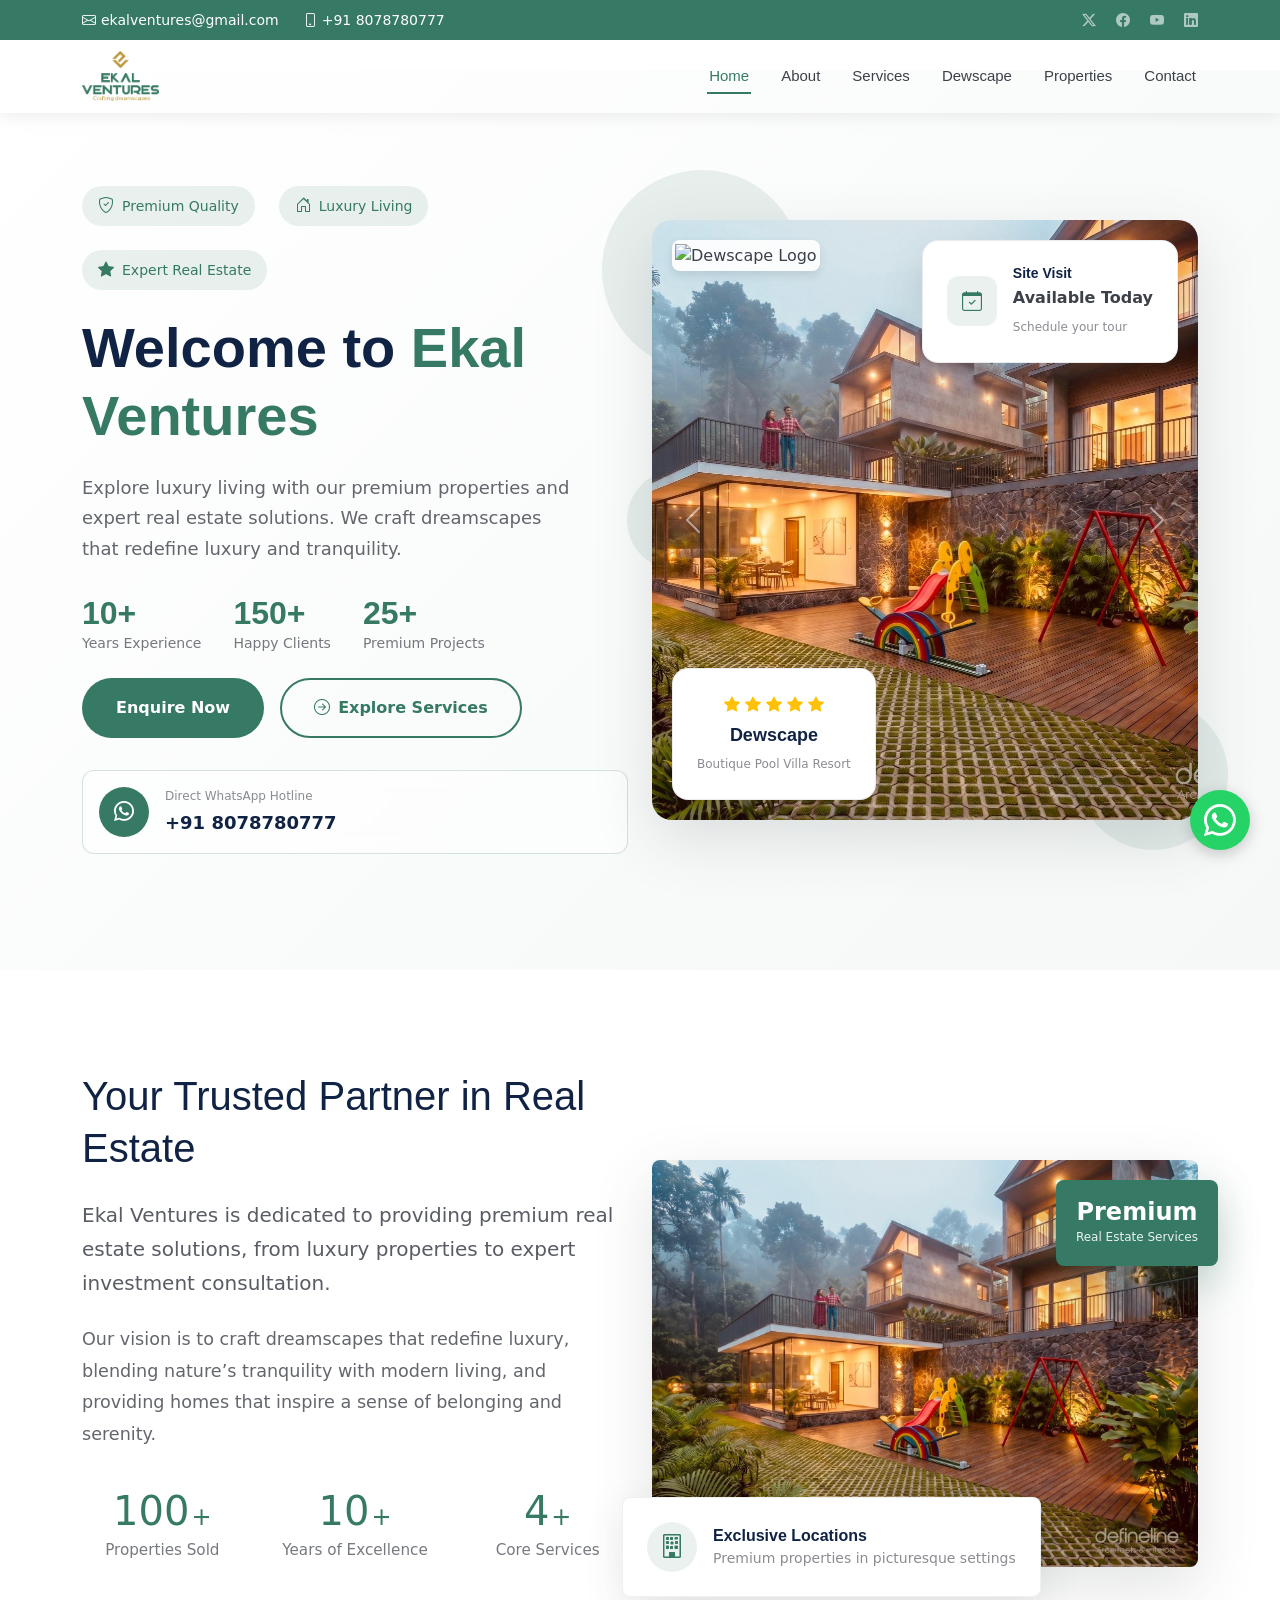
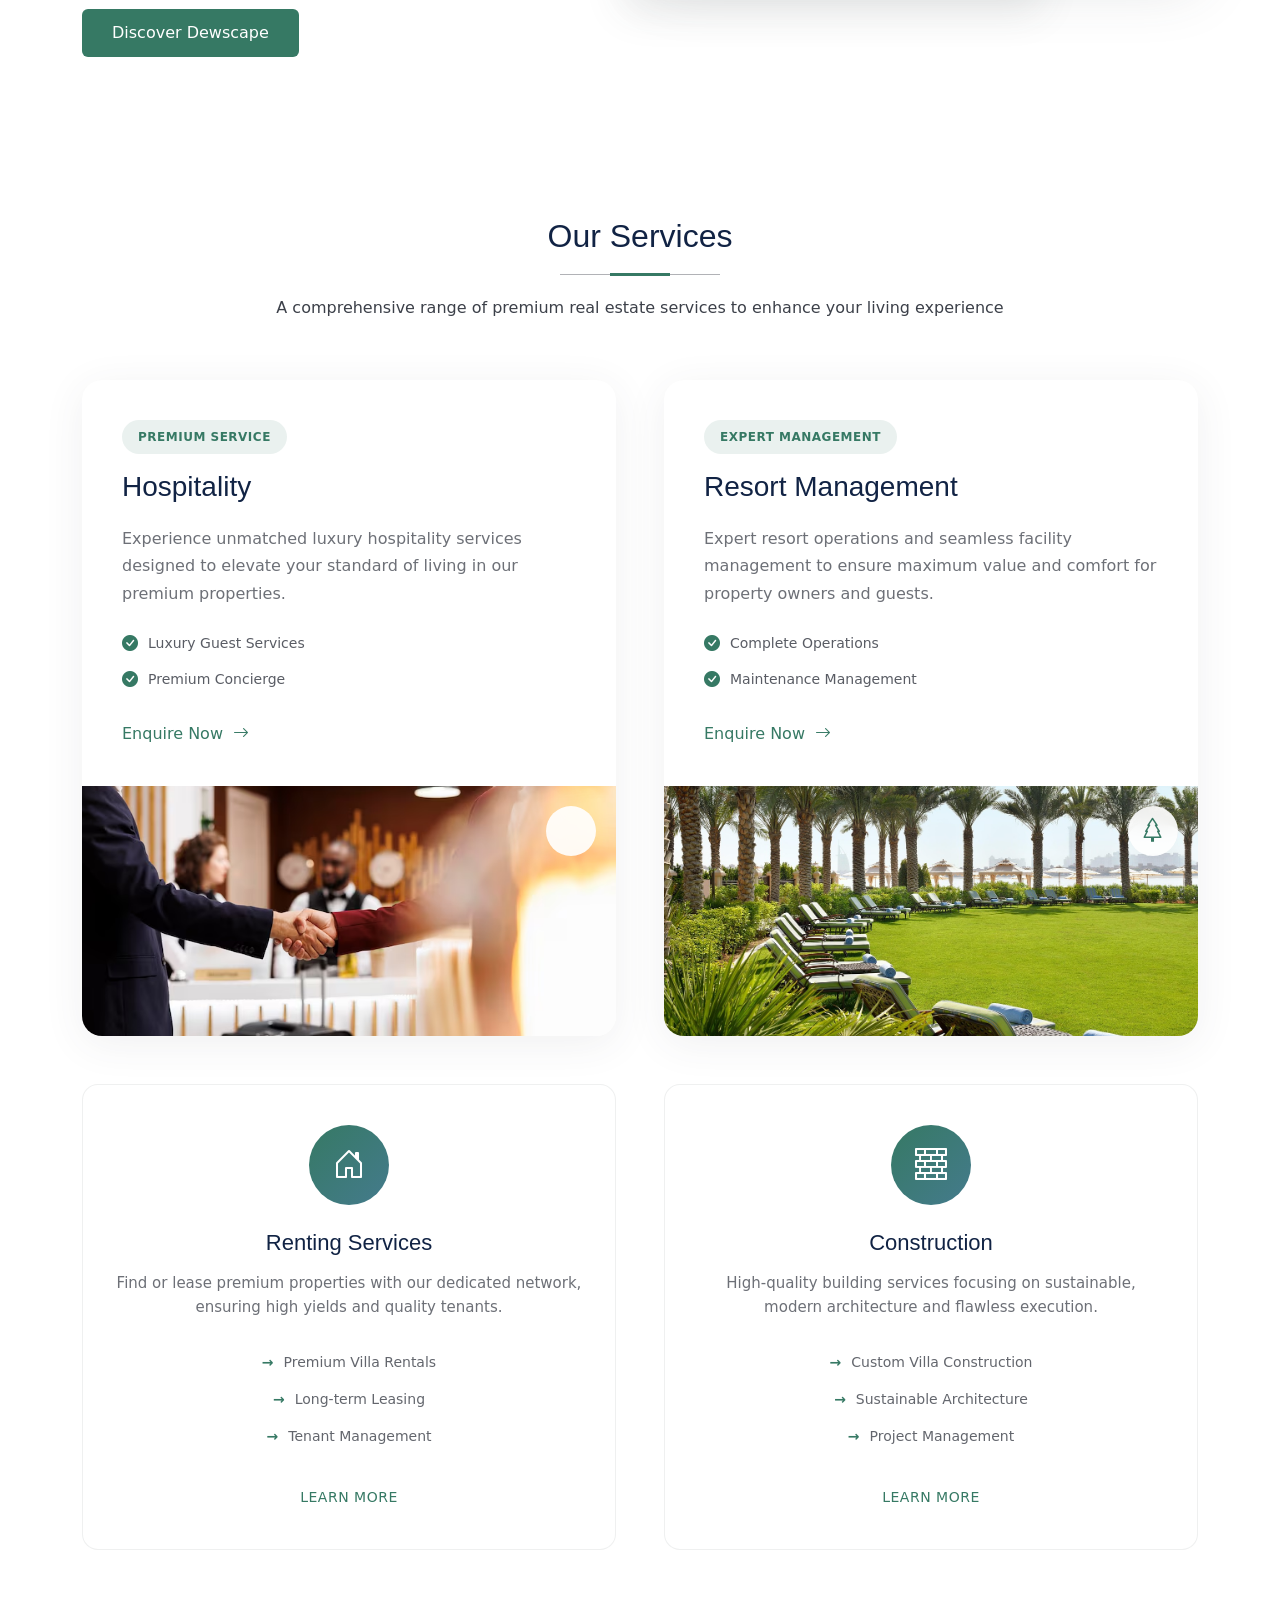
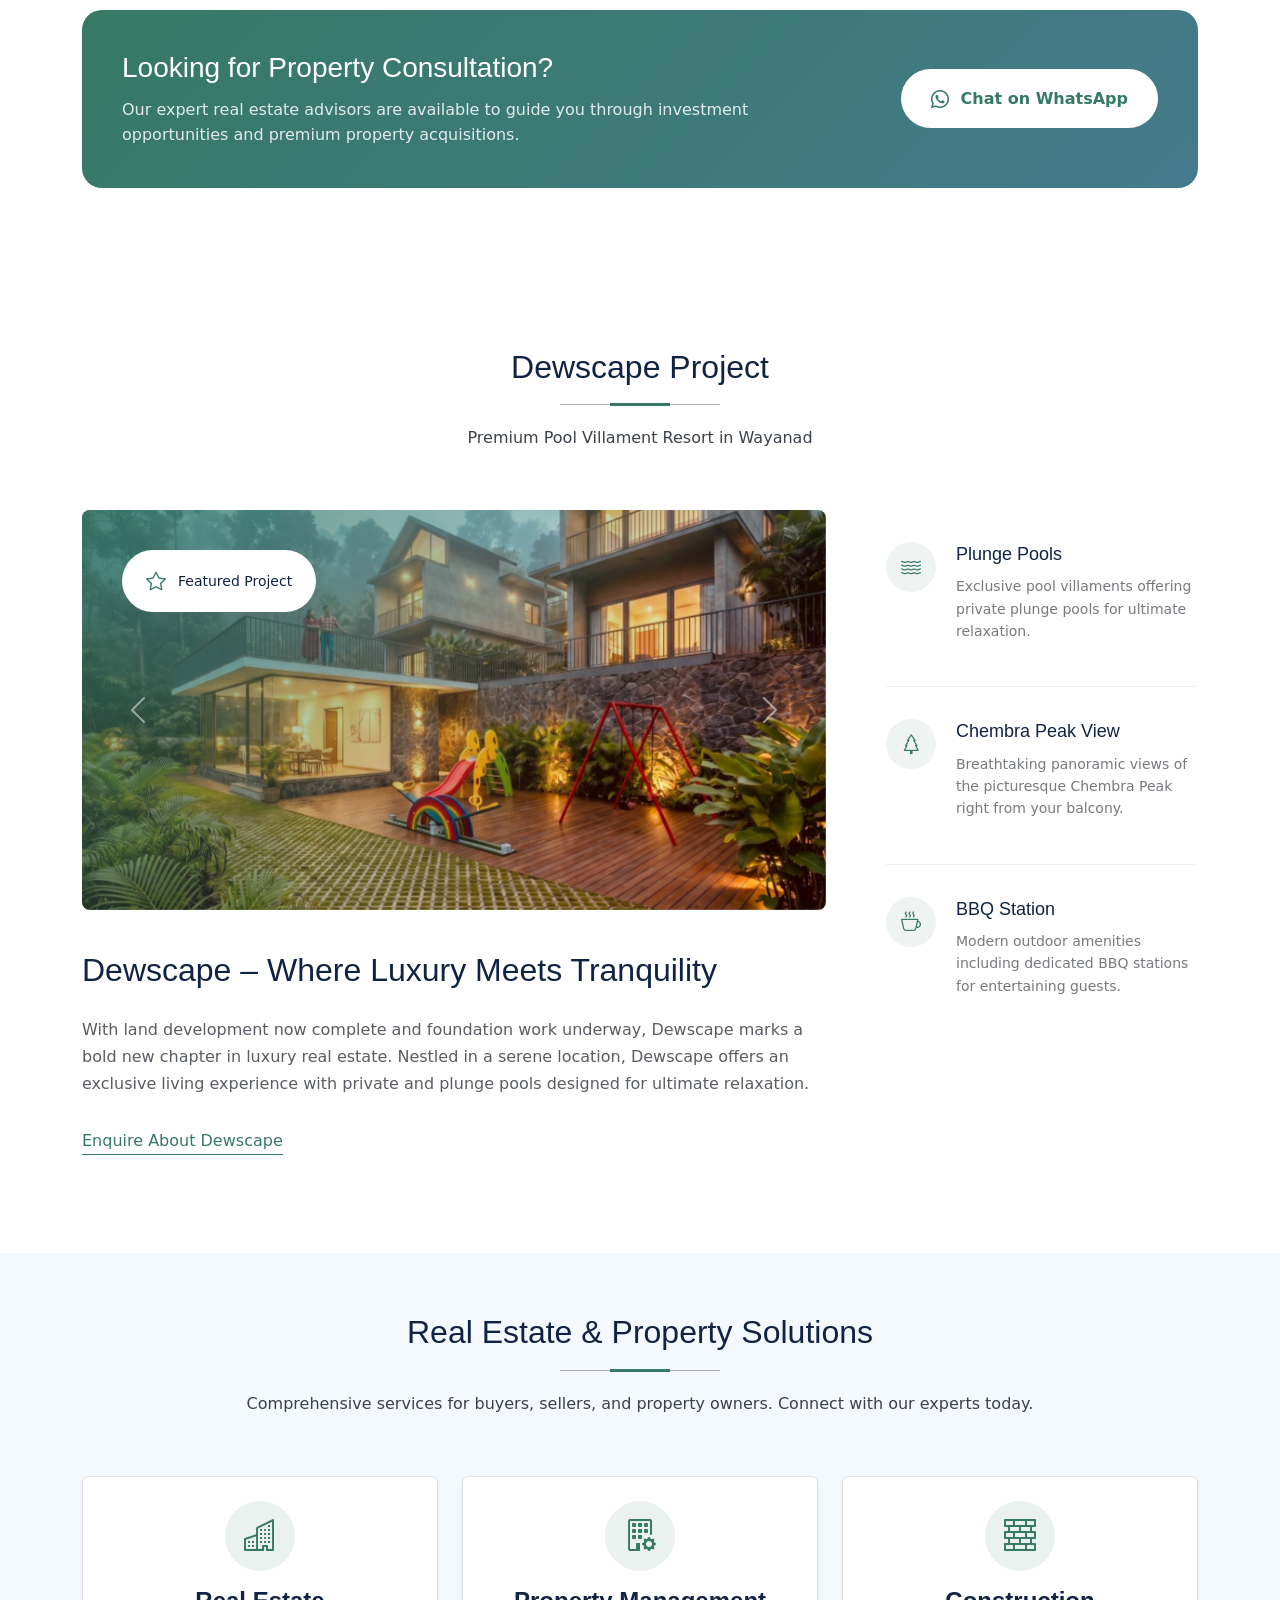
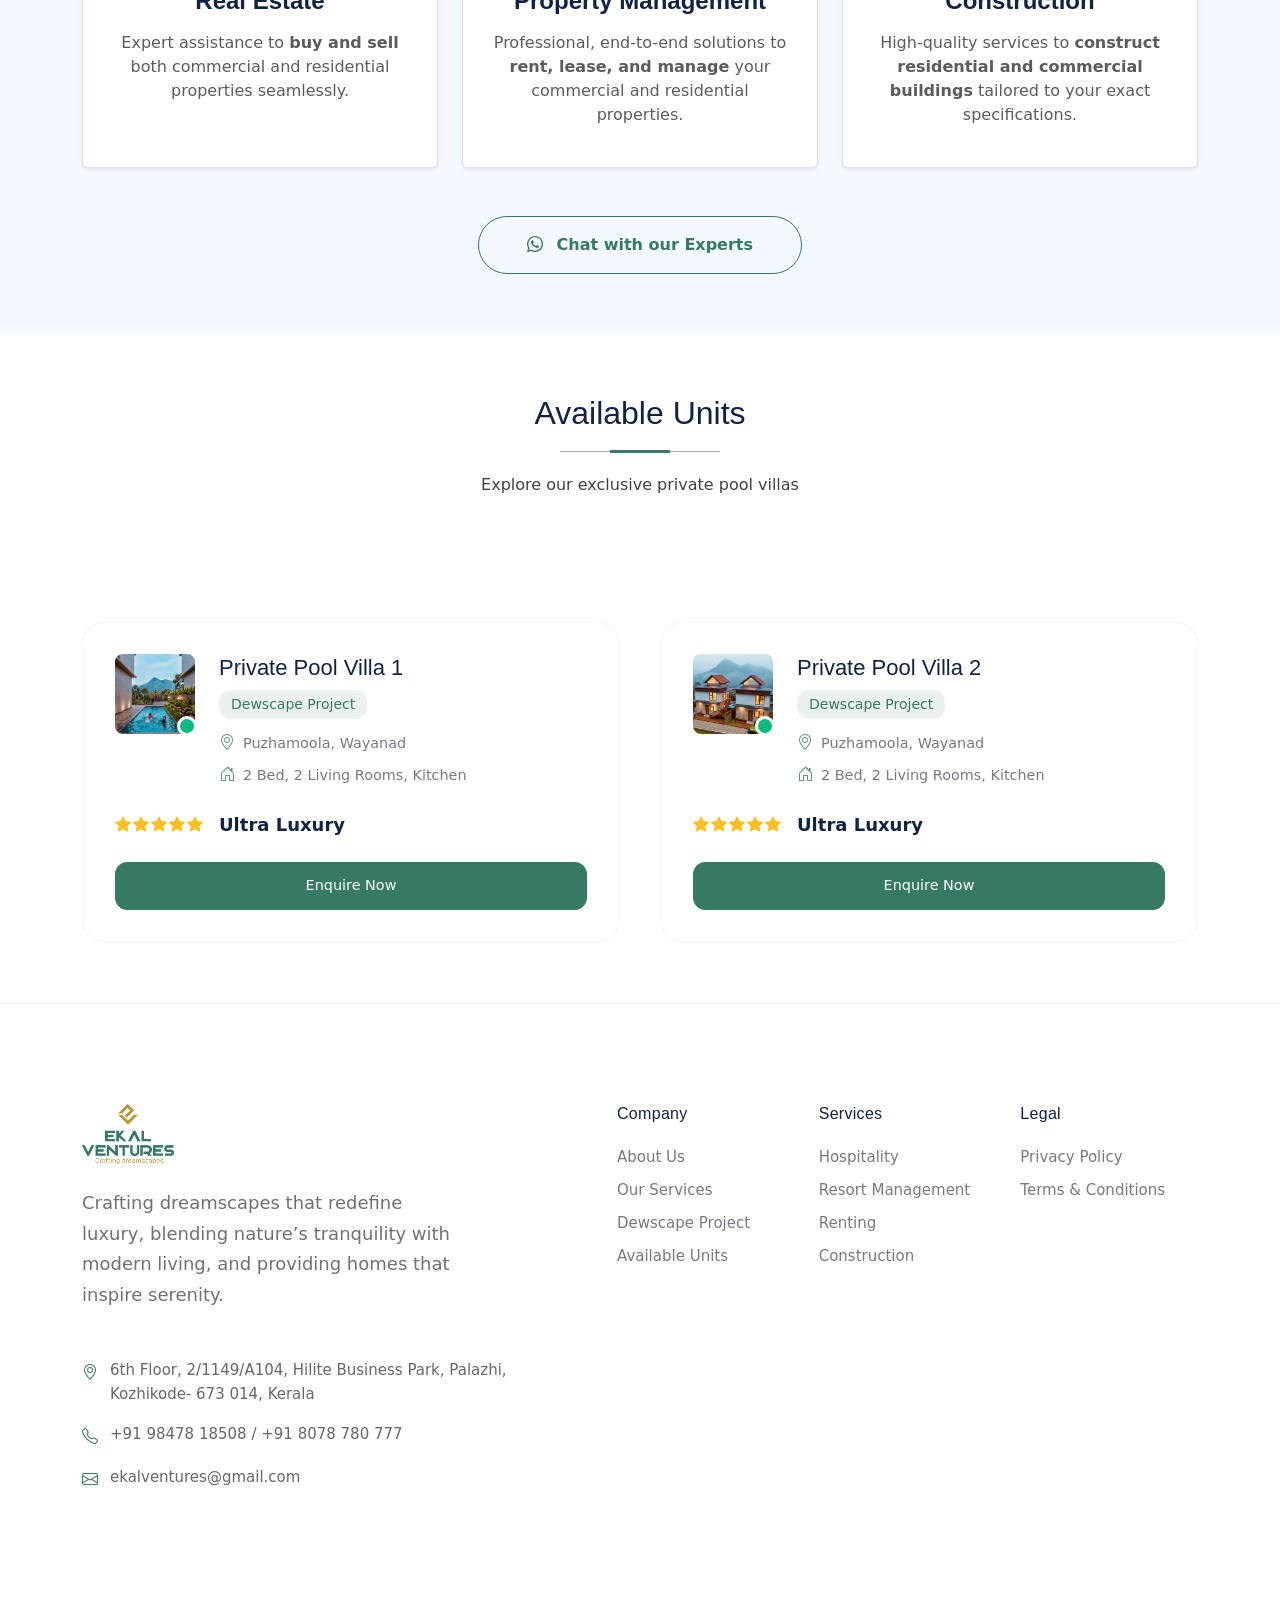
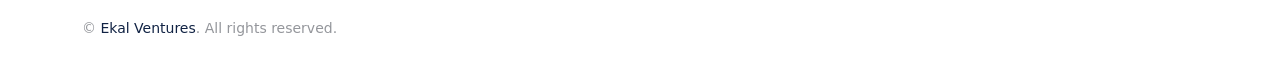
==== commit 1a4c5e75: "Update index.html" ====
--- a/index.html
+++ b/index.html
@@ -42,7 +42,7 @@
       <div class="container d-flex justify-content-center justify-content-md-between">
         <div class="contact-info d-flex align-items-center">
           <i class="bi bi-envelope d-flex align-items-center"><a href="mailto:ekalventures@gmail.com">ekalventures@gmail.com</a></i>
-          <i class="bi bi-phone d-flex align-items-center ms-4"><span>+91 9847818508</span></i>
+          <i class="bi bi-phone d-flex align-items-center ms-4"><span>+91 8078780777</span></i>
         </div>
         <div class="social-links d-none d-md-flex align-items-center">
           <a href="https://twitter.com/ekalventures" class="twitter"><i class="bi bi-twitter-x"></i></a>
@@ -127,7 +127,7 @@
               </div>
 
               <div class="hero-actions" data-aos="fade-right" data-aos-delay="600">
-                <a href="https://api.whatsapp.com/send/?phone=919847818508&text=Hi%2C%20I%27m%20interested%20in%20learning%20more%20about%20your%20Ekal%20Ventures%20project." class="btn btn-primary">Enquire Now</a>
+                <a href="https://api.whatsapp.com/send/?phone=918078780777&text=Hi%2C%20I%27m%20interested%20in%20learning%20more%20about%20your%20Ekal%20Ventures%20project." class="btn btn-primary">Enquire Now</a>
                 <a href="#featured-departments" class="btn btn-outline">
                   <i class="bi bi-arrow-right-circle me-2"></i>
                   Explore Services
@@ -140,17 +140,47 @@
                 </div>
                 <div class="emergency-info">
                   <small>Direct WhatsApp Hotline</small>
-                  <strong>+91 9847818508</strong>
-                </div>
-              </div>
-            </div>
-          </div>
-
-          <div class="col-lg-6">
+                  <strong>+91 8078780777</strong>
+                </div>
+              </div>
+            </div>
+          </div>
+
+<div class="col-lg-6">
             <div class="hero-visual" data-aos="fade-left" data-aos-delay="400">
-              <div class="main-image">
-                <img src="assets/img/ekal-photo-1.jpeg" alt="Luxury Property" class="img-fluid">
-                <div class="floating-card appointment-card">
+              <div class="main-image position-relative">
+                
+                <!-- Dewscape Logo Overlay -->
+                <div class="position-absolute" style="top: 20px; left: 20px; z-index: 10; background: rgba(255, 255, 255, 0.9); padding: 3px 3px; border-radius: 8px; box-shadow: 0 4px 10px rgba(0,0,0,0.1);">
+                  <img src="assets/img/dewscape-logo.jpeg" alt="Dewscape Logo" style="max-height: 40px; width: auto; object-fit: contain;">
+                </div>
+
+                <!-- START OF IMAGE SLIDER -->
+                <div id="heroDewscapeCarousel" class="carousel slide h-100" data-bs-ride="carousel">
+                  <div class="carousel-inner h-100">
+                    <div class="carousel-item active h-100">
+                      <img src="assets/img/dewscape-1.jpeg" alt="Dewscape Resort 1" class="d-block w-100 h-100" style="object-fit: cover;">
+                    </div>
+                    <div class="carousel-item h-100">
+                      <img src="assets/img/dewscape-2.jpeg" alt="Dewscape Resort 2" class="d-block w-100 h-100" style="object-fit: cover;">
+                    </div>
+                    <div class="carousel-item h-100">
+                      <img src="assets/img/dewscape-3.jpeg" alt="Dewscape Resort 3" class="d-block w-100 h-100" style="object-fit: cover;">
+                    </div>
+                  </div>
+                  <!-- Slider Controls -->
+                  <button class="carousel-control-prev" type="button" data-bs-target="#heroDewscapeCarousel" data-bs-slide="prev" style="z-index: 10;">
+                    <span class="carousel-control-prev-icon" aria-hidden="true"></span>
+                    <span class="visually-hidden">Previous</span>
+                  </button>
+                  <button class="carousel-control-next" type="button" data-bs-target="#heroDewscapeCarousel" data-bs-slide="next" style="z-index: 10;">
+                    <span class="carousel-control-next-icon" aria-hidden="true"></span>
+                    <span class="visually-hidden">Next</span>
+                  </button>
+                </div>
+                <!-- END OF IMAGE SLIDER -->
+
+                <div class="floating-card appointment-card" style="z-index: 10;">
                   <div class="card-icon">
                     <i class="bi bi-calendar-check"></i>
                   </div>
@@ -160,7 +190,8 @@
                     <small>Schedule your tour</small>
                   </div>
                 </div>
-                <div class="floating-card rating-card">
+                
+                <div class="floating-card rating-card" style="z-index: 10;">
                   <div class="card-content">
                     <div class="rating-stars">
                       <i class="bi bi-star-fill"></i>
@@ -169,8 +200,8 @@
                       <i class="bi bi-star-fill"></i>
                       <i class="bi bi-star-fill"></i>
                     </div>
-                    <h6>Premium</h6>
-                    <small>Luxury Living</small>
+                    <h6>Dewscape</h6>
+                    <small>Boutique Pool Villa Resort</small>
                   </div>
                 </div>
               </div>
@@ -357,7 +388,7 @@
               </div>
             </div>
             <div class="col-lg-4 text-lg-end">
-              <a href="https://api.whatsapp.com/send/?phone=919847818508&text=Hi%2C%20I%27m%20interested%20in%20learning%20more%20about%20your%20Ekal%20Ventures%20project." class="emergency-btn">
+              <a href="https://api.whatsapp.com/send/?phone=918078780777&text=Hi%2C%20I%27m%20interested%20in%20learning%20more%20about%20your%20Ekal%20Ventures%20project." class="emergency-btn">
                 <i class="bi bi-whatsapp"></i>
                 Chat on WhatsApp
               </a>
@@ -478,33 +509,94 @@
       </div>
 
     </section><!-- /Featured Services Section -->
-
-    <!-- Find A Doctor Section (Repurposed to Properties) -->
+<!-- Comprehensive Property Solutions Section -->
+    <section id="property-solutions" class="property-solutions section light-background">
+      
+      <!-- Section Title -->
+      <div class="container section-title" data-aos="fade-up">
+        <h2>Real Estate & Property Solutions</h2>
+        <p>Comprehensive services for buyers, sellers, and property owners. Connect with our experts today.</p>
+      </div><!-- End Section Title -->
+
+      <div class="container" data-aos="fade-up" data-aos-delay="100">
+        <div class="row g-4 justify-content-center">
+          
+          <!-- Real Estate -->
+          <div class="col-lg-4 col-md-6" data-aos="fade-up" data-aos-delay="100">
+            <div class="service-card p-4 h-100 text-center bg-white border rounded shadow-sm">
+              <div class="icon-box mb-3 mx-auto" style="width: 70px; height: 70px; background: color-mix(in srgb, var(--accent-color), transparent 90%); border-radius: 50%; display: flex; align-items: center; justify-content: center;">
+                <i class="bi bi-buildings" style="font-size: 32px; color: var(--accent-color);"></i>
+              </div>
+              <h4 class="fw-bold mb-3">Real Estate</h4>
+              <p class="text-muted">Expert assistance to <strong>buy and sell</strong> both commercial and residential properties seamlessly.</p>
+            </div>
+          </div>
+
+          <!-- Property Management -->
+          <div class="col-lg-4 col-md-6" data-aos="fade-up" data-aos-delay="200">
+            <div class="service-card p-4 h-100 text-center bg-white border rounded shadow-sm">
+              <div class="icon-box mb-3 mx-auto" style="width: 70px; height: 70px; background: color-mix(in srgb, var(--accent-color), transparent 90%); border-radius: 50%; display: flex; align-items: center; justify-content: center;">
+                <i class="bi bi-building-gear" style="font-size: 32px; color: var(--accent-color);"></i>
+              </div>
+              <h4 class="fw-bold mb-3">Property Management</h4>
+              <p class="text-muted">Professional, end-to-end solutions to <strong>rent, lease, and manage</strong> your commercial and residential properties.</p>
+            </div>
+          </div>
+
+          <!-- Construction -->
+          <div class="col-lg-4 col-md-6" data-aos="fade-up" data-aos-delay="300">
+            <div class="service-card p-4 h-100 text-center bg-white border rounded shadow-sm">
+              <div class="icon-box mb-3 mx-auto" style="width: 70px; height: 70px; background: color-mix(in srgb, var(--accent-color), transparent 90%); border-radius: 50%; display: flex; align-items: center; justify-content: center;">
+                <i class="bi bi-bricks" style="font-size: 32px; color: var(--accent-color);"></i>
+              </div>
+              <h4 class="fw-bold mb-3">Construction</h4>
+              <p class="text-muted">High-quality services to <strong>construct residential and commercial buildings</strong> tailored to your exact specifications.</p>
+            </div>
+          </div>
+
+        </div>
+        
+        <!-- Global Section CTA -->
+        <div class="text-center mt-5" data-aos="fade-up" data-aos-delay="400">
+            <a href="https://api.whatsapp.com/send/?phone=918078780777&text=Hi%2C%20I%27m%20interested%20in%20learning%20more%20about%20your%20Ekal%20Ventures%20Services" target="_blank" class="btn btn-outline-success fw-bold px-5 py-3" style="color: var(--accent-color); border-color: var(--accent-color); border-radius: 50px;">
+                <i class="bi bi-whatsapp me-2"></i> Chat with our Experts
+            </a>
+        </div>
+
+      </div>
+    </section>
+<!-- Find A Doctor Section (Repurposed to Properties) -->
     <section id="find-a-doctor" class="find-a-doctor section">
 
       <!-- Section Title -->
       <div class="container section-title" data-aos="fade-up">
         <h2>Available Units</h2>
-        <p>Explore our premium available villament suites</p>
+        <p>Explore our exclusive private pool villas</p>
       </div><!-- End Section Title -->
 
       <div class="container" data-aos="fade-up" data-aos-delay="100">
 
-        <div class="doctors-grid" data-aos="fade-up" data-aos-delay="300">
+        <!-- Grid updated to display exactly 2 units -->
+        <div class="doctors-grid" data-aos="fade-up" data-aos-delay="300" style="grid-template-columns: repeat(auto-fit, minmax(350px, 1fr)); display: grid; gap: 2.5rem; justify-content: center;">
           
+          <!-- Villa 1 -->
           <div class="doctor-profile" data-aos="zoom-in" data-aos-delay="100">
             <div class="profile-header">
               <div class="doctor-avatar">
-                <img src="assets/img/dewscape-3.jpeg" alt="Property Unit" class="img-fluid" style="border-radius: 8px;">
+                <img src="assets/img/dewscape-3.jpeg" alt="Private Pool Villa 1" class="img-fluid" style="border-radius: 8px;">
                 <div class="status-indicator available"></div>
               </div>
               <div class="doctor-details">
-                <h4>Plunge Pool Studio</h4>
+                <h4>Private Pool Villa 1</h4>
                 <span class="specialty-tag">Dewscape Project</span>
                 <div class="experience-info">
                   <i class="bi bi-geo-alt"></i>
                   <span>Puzhamoola, Wayanad</span>
                 </div>
+                <div class="experience-info" style="margin-top: 8px;">
+                  <i class="bi bi-house-door"></i>
+                  <span>2 Bed, 2 Living Rooms, Kitchen</span>
+                </div>
               </div>
             </div>
             <div class="rating-section">
@@ -515,26 +607,31 @@
                 <i class="bi bi-star-fill"></i>
                 <i class="bi bi-star-fill"></i>
               </div>
-              <span class="rating-score">Premium</span>
+              <span class="rating-score">Ultra Luxury</span>
             </div>
             <div class="action-buttons">
-              <a href="https://api.whatsapp.com/send/?phone=919847818508&text=Hi%2C%20I%27m%20interested%20in%20learning%20more%20about%20your%20Ekal%20Ventures%20project." class="btn-primary" style="grid-column: span 2;">Enquire Now</a>
+              <a href="https://api.whatsapp.com/send/?phone=918078780777&text=Hi%2C%20I%27m%20interested%20in%20learning%20more%20about%20your%20Ekal%20Ventures%20Private%20Pool%20Villa%201." class="btn-primary" style="grid-column: span 2;">Enquire Now</a>
             </div>
           </div><!-- End Doctor Profile -->
 
+          <!-- Villa 2 -->
           <div class="doctor-profile" data-aos="zoom-in" data-aos-delay="200">
             <div class="profile-header">
               <div class="doctor-avatar">
-                <img src="assets/img/dewscape-4.jpeg" alt="Property Unit" class="img-fluid" style="border-radius: 8px;">
+                <img src="assets/img/dewscape-4.jpeg" alt="Private Pool Villa 2" class="img-fluid" style="border-radius: 8px;">
                 <div class="status-indicator available"></div>
               </div>
               <div class="doctor-details">
-                <h4>Plunge Pool 1BHK Suite</h4>
+                <h4>Private Pool Villa 2</h4>
                 <span class="specialty-tag">Dewscape Project</span>
                 <div class="experience-info">
                   <i class="bi bi-geo-alt"></i>
                   <span>Puzhamoola, Wayanad</span>
                 </div>
+                <div class="experience-info" style="margin-top: 8px;">
+                  <i class="bi bi-house-door"></i>
+                  <span>2 Bed, 2 Living Rooms, Kitchen</span>
+                </div>
               </div>
             </div>
             <div class="rating-section">
@@ -545,40 +642,10 @@
                 <i class="bi bi-star-fill"></i>
                 <i class="bi bi-star-fill"></i>
               </div>
-              <span class="rating-score">Premium</span>
+              <span class="rating-score">Ultra Luxury</span>
             </div>
             <div class="action-buttons">
-              <a href="https://api.whatsapp.com/send/?phone=919847818508&text=Hi%2C%20I%27m%20interested%20in%20learning%20more%20about%20your%20Ekal%20Ventures%20project." class="btn-primary" style="grid-column: span 2;">Enquire Now</a>
-            </div>
-          </div><!-- End Doctor Profile -->
-
-          <div class="doctor-profile" data-aos="zoom-in" data-aos-delay="300">
-            <div class="profile-header">
-              <div class="doctor-avatar">
-                <img src="assets/img/dewscape-5.jpeg" alt="Property Unit" class="img-fluid" style="border-radius: 8px;">
-                <div class="status-indicator available"></div>
-              </div>
-              <div class="doctor-details">
-                <h4>Private Pool 1BHK Suite</h4>
-                <span class="specialty-tag">Dewscape Project</span>
-                <div class="experience-info">
-                  <i class="bi bi-geo-alt"></i>
-                  <span>Puzhamoola, Wayanad</span>
-                </div>
-              </div>
-            </div>
-            <div class="rating-section">
-              <div class="stars">
-                <i class="bi bi-star-fill"></i>
-                <i class="bi bi-star-fill"></i>
-                <i class="bi bi-star-fill"></i>
-                <i class="bi bi-star-fill"></i>
-                <i class="bi bi-star-fill"></i>
-              </div>
-              <span class="rating-score">Ultra Luxury</span>
-            </div>
-            <div class="action-buttons">
-              <a href="https://api.whatsapp.com/send/?phone=919847818508&text=Hi%2C%20I%27m%20interested%20in%20learning%20more%20about%20your%20Ekal%20Ventures%20project." class="btn-primary" style="grid-column: span 2;">Enquire Now</a>
+              <a href="https://api.whatsapp.com/send/?phone=918078780777&text=Hi%2C%20I%27m%20interested%20in%20learning%20more%20about%20your%20Ekal%20Ventures%20Private%20Pool%20Villa%202." class="btn-primary" style="grid-column: span 2;">Enquire Now</a>
             </div>
           </div><!-- End Doctor Profile -->
 
@@ -692,7 +759,7 @@
       class="bi bi-arrow-up-short"></i></a>
 
   <!-- Floating WhatsApp Button -->
-  <a href="https://api.whatsapp.com/send/?phone=919847818508&text=Hi%2C%20I%27m%20interested%20in%20learning%20more%20about%20your%20Ekal%20Ventures%20project." target="_blank" class="whatsapp-button">
+  <a href="https://api.whatsapp.com/send/?phone=918078780777&text=Hi%2C%20I%27m%20interested%20in%20learning%20more%20about%20your%20Ekal%20Ventures%20project." target="_blank" class="whatsapp-button">
     <i class="bi bi-whatsapp"></i>
   </a>
 
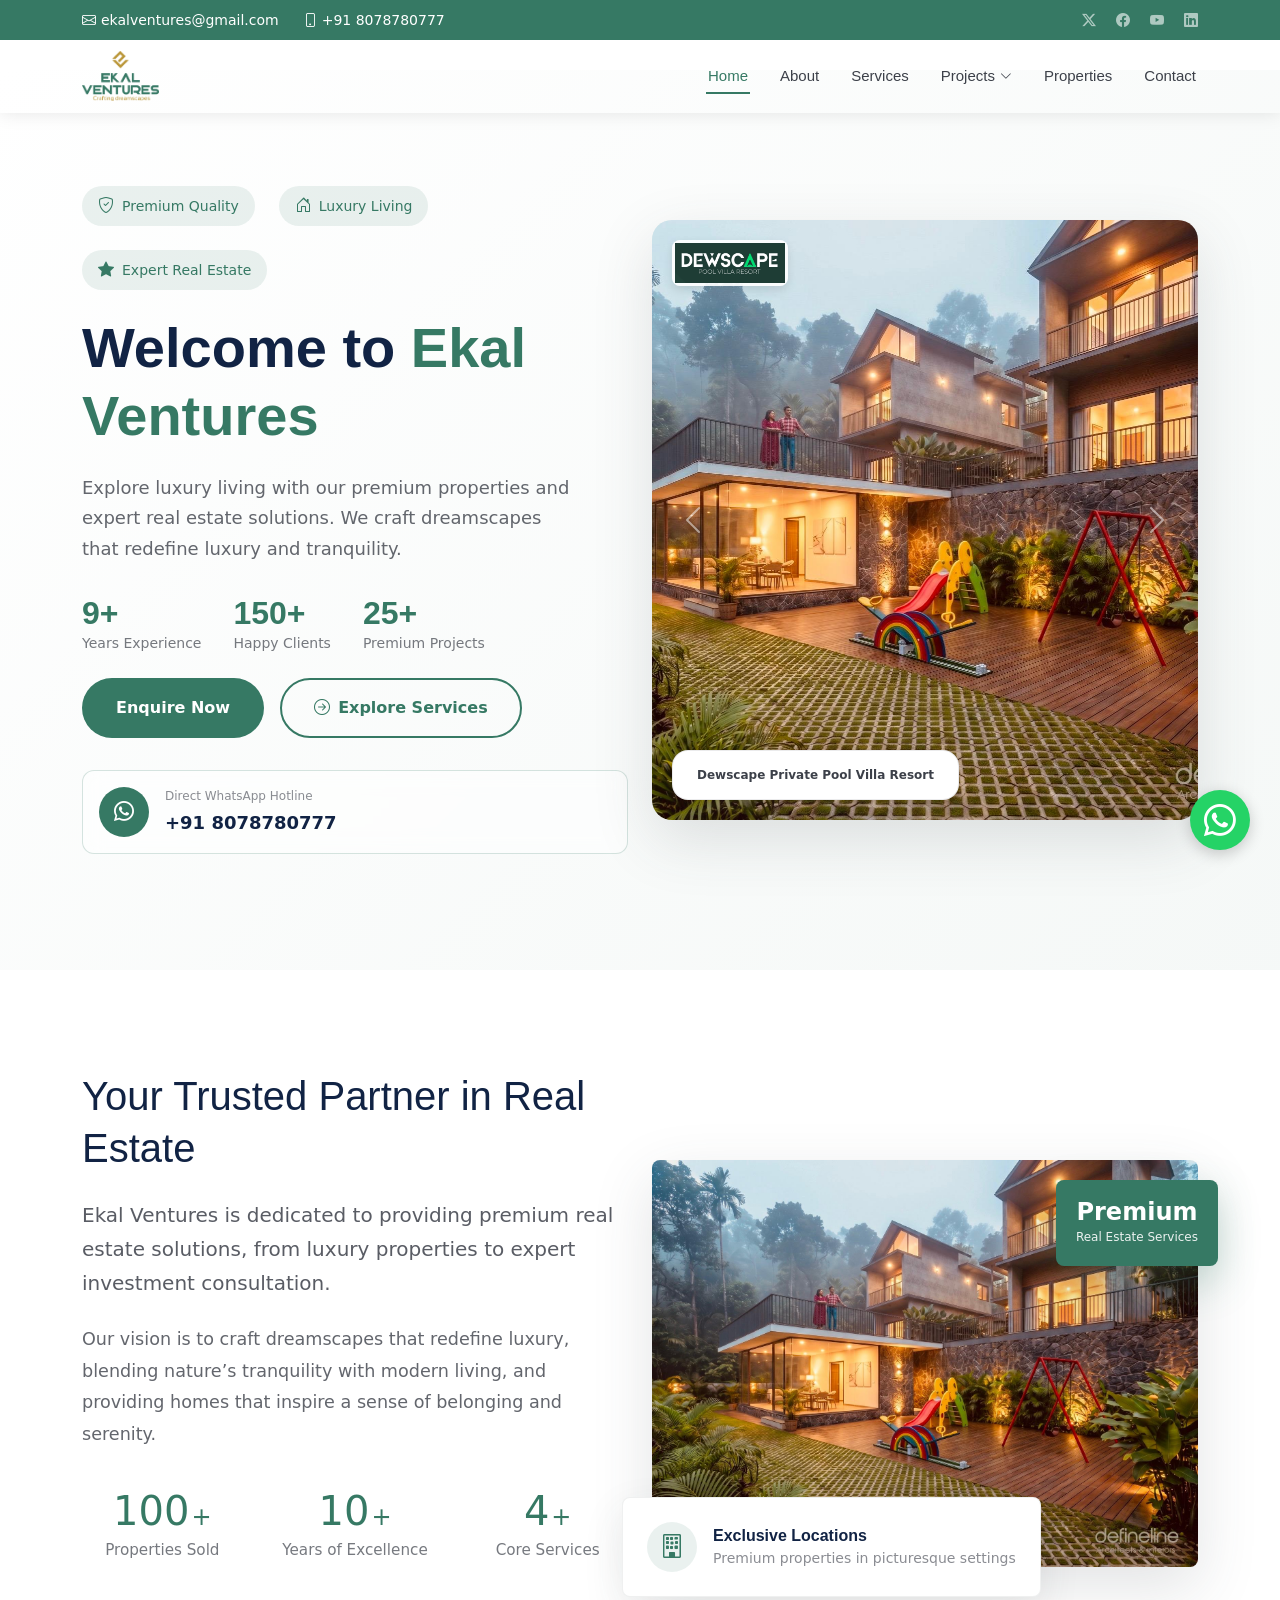
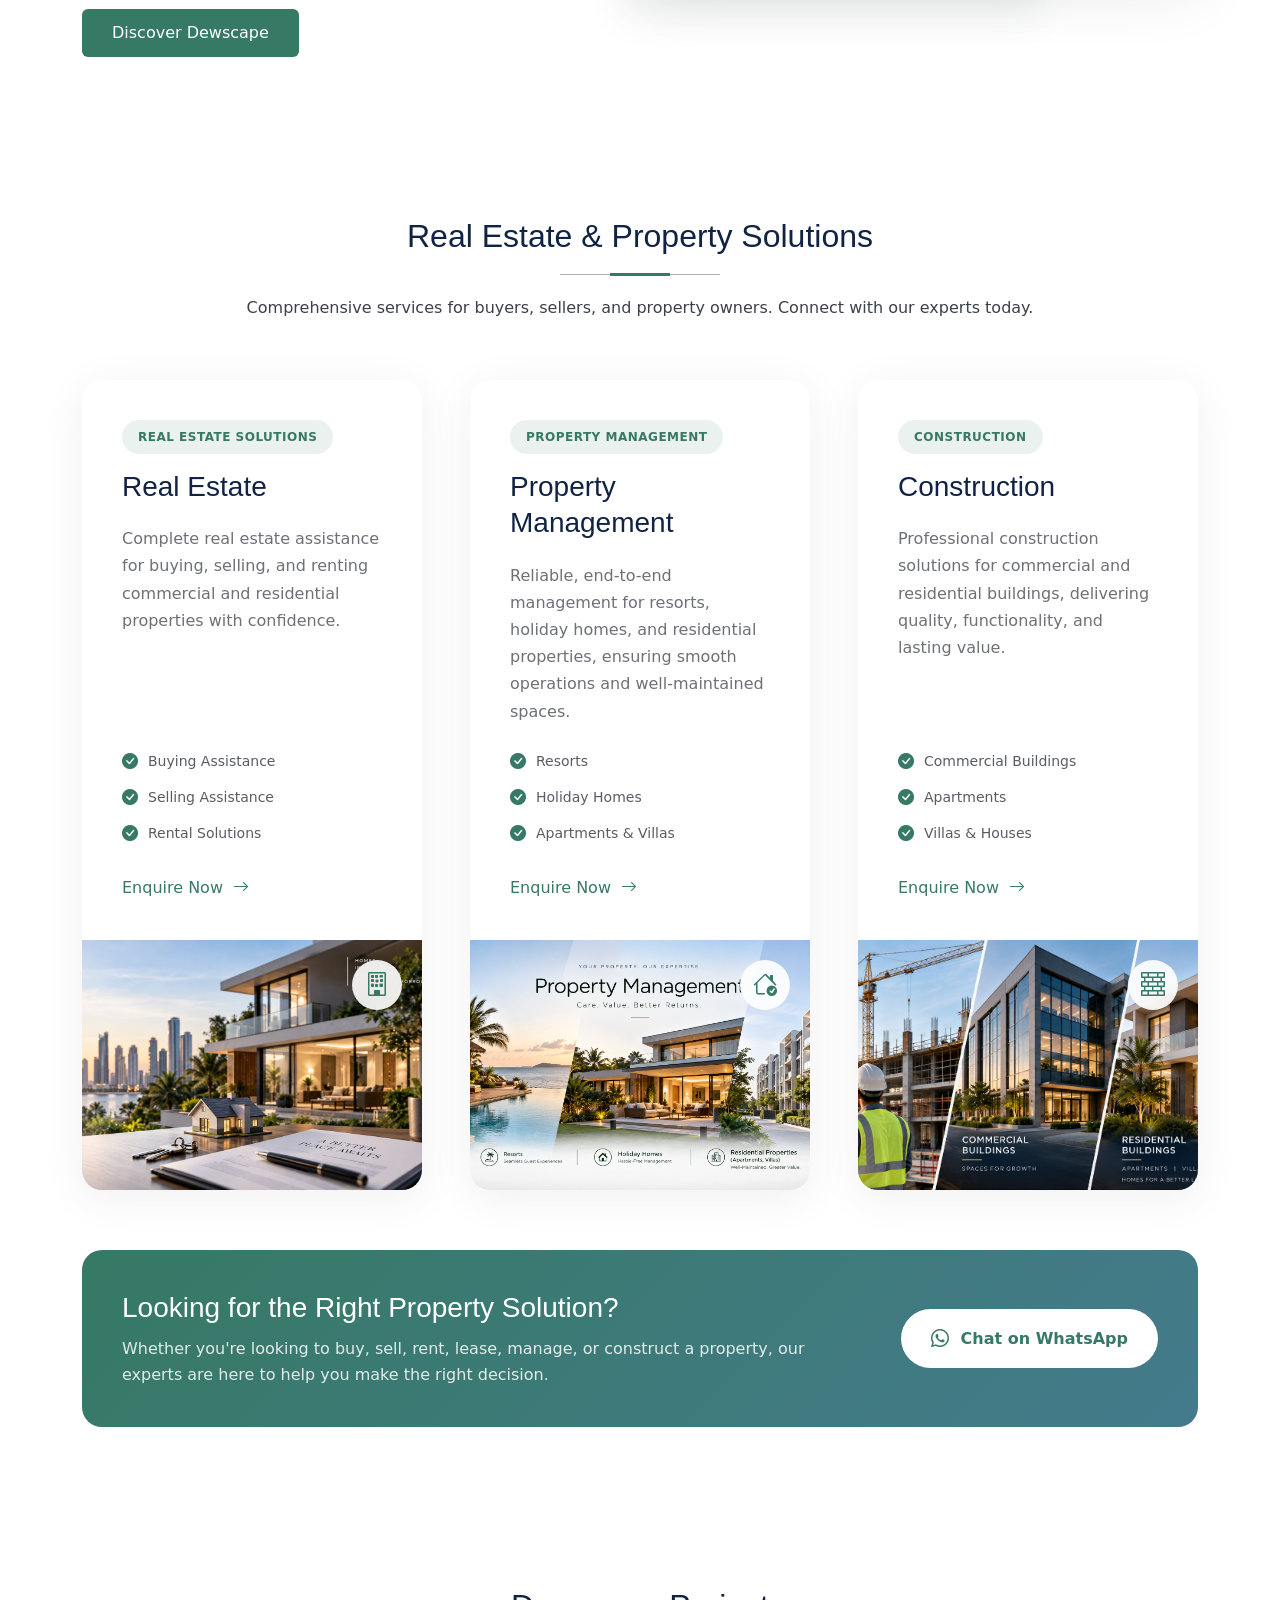
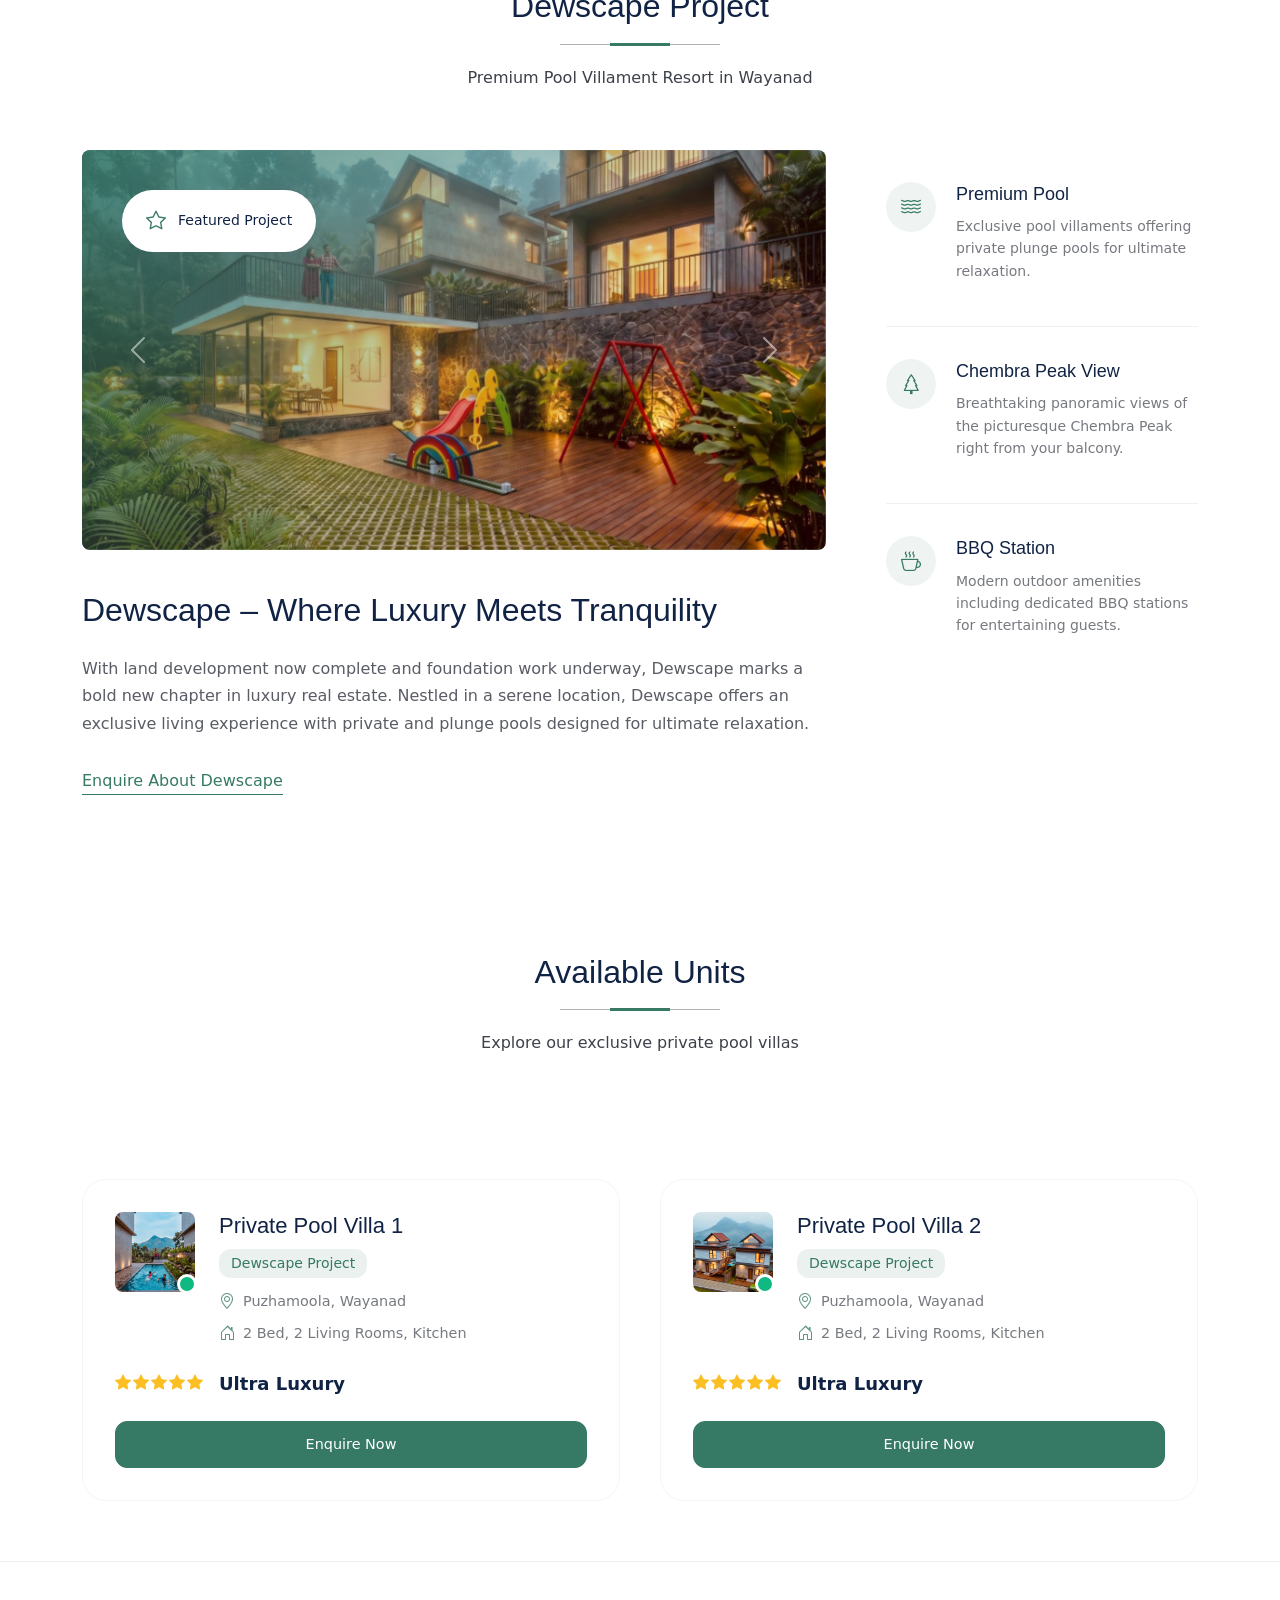
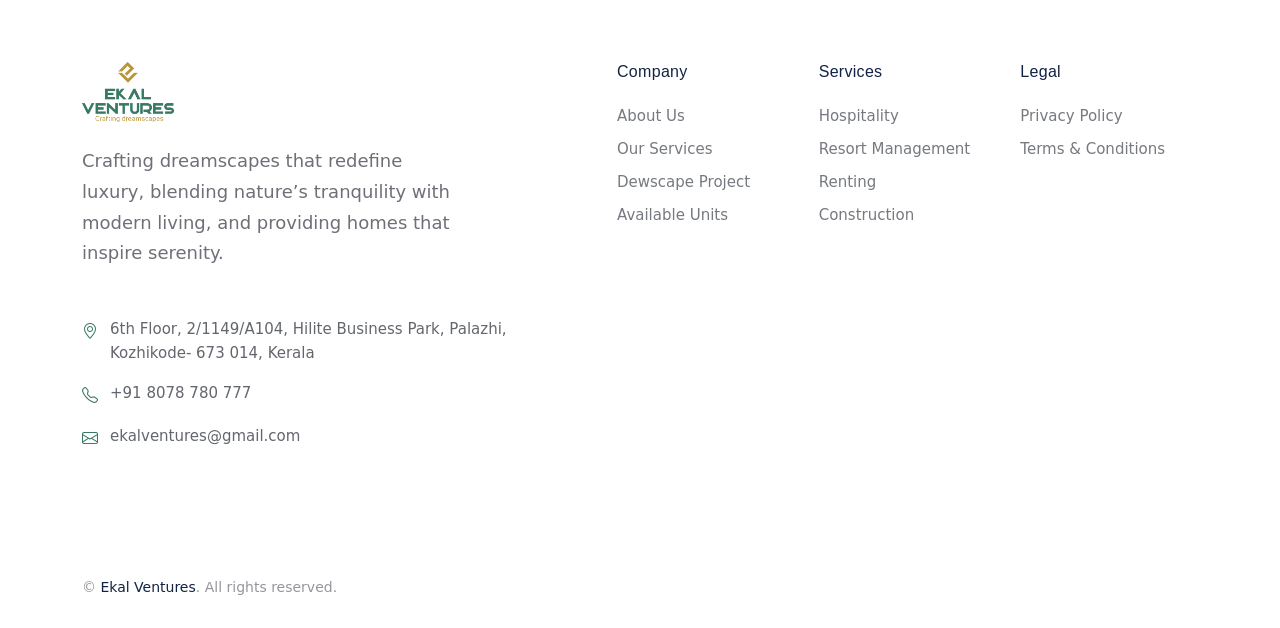
==== commit 62c0a4af: "Update index.html" ====
--- a/index.html
+++ b/index.html
@@ -61,16 +61,32 @@
         </a>
 
         <nav id="navmenu" class="navmenu">
-          <ul>
-            <li><a href="#hero" class="active">Home</a></li>
-            <li><a href="#home-about">About</a></li>
-            <li><a href="#featured-departments">Services</a></li>
-            <li><a href="#featured-services">Dewscape</a></li>
-            <li><a href="#find-a-doctor">Properties</a></li>
-            <li><a href="#footer">Contact</a></li>
-          </ul>
-          <i class="mobile-nav-toggle d-xl-none bi bi-list"></i>
-        </nav>
+  <ul>
+    <li><a href="#hero" class="active">Home</a></li>
+    <li><a href="#home-about">About</a></li>
+    <li><a href="#featured-departments">Services</a></li>
+
+    <!-- Projects Dropdown -->
+    <li class="dropdown">
+      <a >
+        <span>Projects</span>
+        <i class="bi bi-chevron-down toggle-dropdown"></i>
+      </a>
+      <ul>
+        <li>
+          <a href="#featured-services" style="font-size: 13px;">
+            Dewscape - Premium Pool Villament Resort
+          </a>
+        </li>
+      </ul>
+    </li>
+
+    <li><a href="#find-a-doctor">Properties</a></li>
+    <li><a href="#footer">Contact</a></li>
+  </ul>
+
+  <i class="mobile-nav-toggle d-xl-none bi bi-list"></i>
+</nav>
 
       </div>
 
@@ -80,7 +96,7 @@
 
   <main class="main">
 
-    <!-- Hero Section -->
+<!-- Hero Section -->
     <section id="hero" class="hero section" style="margin-top: 70px;">
 
       <div class="container" data-aos="fade-up" data-aos-delay="100">
@@ -180,31 +196,13 @@
                 </div>
                 <!-- END OF IMAGE SLIDER -->
 
-                <div class="floating-card appointment-card" style="z-index: 10;">
-                  <div class="card-icon">
-                    <i class="bi bi-calendar-check"></i>
-                  </div>
-                  <div class="card-content">
-                    <h6>Site Visit</h6>
-                    <p>Available Today</p>
-                    <small>Schedule your tour</small>
-                  </div>
-                </div>
+
                 
-                <div class="floating-card rating-card" style="z-index: 10;">
-                  <div class="card-content">
-                    <div class="rating-stars">
-                      <i class="bi bi-star-fill"></i>
-                      <i class="bi bi-star-fill"></i>
-                      <i class="bi bi-star-fill"></i>
-                      <i class="bi bi-star-fill"></i>
-                      <i class="bi bi-star-fill"></i>
-                    </div>
-                    <h6>Dewscape</h6>
-                    <small>Boutique Pool Villa Resort</small>
-                  </div>
-                </div>
-              </div>
+<div class="floating-card rating-card" style="z-index: 10;">
+  <div class="card-content text-center">
+    <p class="property-title">Dewscape Private Pool Villa Resort</p>
+  </div>
+</div>
               <div class="background-elements">
                 <div class="element element-1"></div>
                 <div class="element element-2"></div>
@@ -282,123 +280,221 @@
 
     </section><!-- /Home About Section -->
 
-    <!-- Featured Departments Section -->
-    <section id="featured-departments" class="featured-departments section">
-
-      <!-- Section Title -->
-      <div class="container section-title" data-aos="fade-up">
-        <h2>Our Services</h2>
-        <p>A comprehensive range of premium real estate services to enhance your living experience</p>
-      </div><!-- End Section Title -->
-
-      <div class="container" data-aos="fade-up" data-aos-delay="100">
-
-        <div class="row g-5">
-
-          <div class="col-lg-6" data-aos="zoom-in" data-aos-delay="100">
-            <div class="specialty-card">
-              <div class="specialty-content">
-                <div class="specialty-meta">
-                  <span class="specialty-label">Premium Service</span>
-                </div>
-                <h3>Hospitality</h3>
-                <p>Experience unmatched luxury hospitality services designed to elevate your standard of living in our premium properties.</p>
-                <div class="specialty-features">
-                  <span><i class="bi bi-check-circle-fill"></i>Luxury Guest Services</span>
-                  <span><i class="bi bi-check-circle-fill"></i>Premium Concierge</span>
-                </div>
-                <a href="#contact" class="specialty-link">
-                  Enquire Now <i class="bi bi-arrow-right"></i>
-                </a>
-              </div>
-              <div class="specialty-visual">
-                <img src="assets/img/hospitality.avif" alt="Hospitality" class="img-fluid">
-                <div class="visual-overlay">
-                  <i class="bi bi-concierge-bell"></i>
-                </div>
-              </div>
-            </div>
-          </div><!-- End Specialty Card -->
-
-          <div class="col-lg-6" data-aos="zoom-in" data-aos-delay="200">
-            <div class="specialty-card">
-              <div class="specialty-content">
-                <div class="specialty-meta">
-                  <span class="specialty-label">Expert Management</span>
-                </div>
-                <h3>Resort Management</h3>
-                <p>Expert resort operations and seamless facility management to ensure maximum value and comfort for property owners and guests.</p>
-                <div class="specialty-features">
-                  <span><i class="bi bi-check-circle-fill"></i>Complete Operations</span>
-                  <span><i class="bi bi-check-circle-fill"></i>Maintenance Management</span>
-                </div>
-                <a href="#contact" class="specialty-link">
-                  Enquire Now <i class="bi bi-arrow-right"></i>
-                </a>
-              </div>
-              <div class="specialty-visual">
-                <img src="assets/img/Resort Management .jpg" alt="Resort Management" class="img-fluid">
-                <div class="visual-overlay">
-                  <i class="bi bi-tree"></i>
-                </div>
-              </div>
-            </div>
-          </div><!-- End Specialty Card -->
-
-          <div class="col-lg-6" data-aos="fade-up" data-aos-delay="100">
-            <div class="department-highlight">
-              <div class="highlight-icon">
-                <i class="bi bi-house-door"></i>
-              </div>
-              <h4>Renting Services</h4>
-              <p>Find or lease premium properties with our dedicated network, ensuring high yields and quality tenants.</p>
-              <ul class="highlight-list">
-                <li>Premium Villa Rentals</li>
-                <li>Long-term Leasing</li>
-                <li>Tenant Management</li>
-              </ul>
-              <a href="#contact" class="highlight-cta">Learn More</a>
-            </div>
-          </div><!-- End Department Highlight -->
-
-          <div class="col-lg-6" data-aos="fade-up" data-aos-delay="200">
-            <div class="department-highlight">
-              <div class="highlight-icon">
-                <i class="bi bi-bricks"></i>
-              </div>
-              <h4>Construction</h4>
-              <p>High-quality building services focusing on sustainable, modern architecture and flawless execution.</p>
-              <ul class="highlight-list">
-                <li>Custom Villa Construction</li>
-                <li>Sustainable Architecture</li>
-                <li>Project Management</li>
-              </ul>
-              <a href="#contact" class="highlight-cta">Learn More</a>
-            </div>
-          </div><!-- End Department Highlight -->
-
-        </div>
-
-        <div class="emergency-banner" data-aos="fade-up" data-aos-delay="400">
-          <div class="row align-items-center">
-            <div class="col-lg-8">
-              <div class="emergency-content">
-                <h3>Looking for Property Consultation?</h3>
-                <p>Our expert real estate advisors are available to guide you through investment opportunities and premium property acquisitions.</p>
-              </div>
-            </div>
-            <div class="col-lg-4 text-lg-end">
-              <a href="https://api.whatsapp.com/send/?phone=918078780777&text=Hi%2C%20I%27m%20interested%20in%20learning%20more%20about%20your%20Ekal%20Ventures%20project." class="emergency-btn">
-                <i class="bi bi-whatsapp"></i>
-                Chat on WhatsApp
-              </a>
-            </div>
-          </div>
-        </div>
-
-      </div>
-
-    </section><!-- /Featured Departments Section -->
+<!-- Featured Departments Section -->
+<section id="featured-departments" class="featured-departments section">
+
+  <!-- Section Title -->
+  <div class="container section-title" data-aos="fade-up">
+    <h2>Real Estate &amp; Property Solutions</h2>
+    <p>
+      Comprehensive services for buyers, sellers, and property owners.
+      Connect with our experts today.
+    </p>
+  </div><!-- End Section Title -->
+
+  <div class="container" data-aos="fade-up" data-aos-delay="100">
+
+    <div class="row g-5">
+
+<!-- Real Estate -->
+<div class="col-lg-4" data-aos="zoom-in" data-aos-delay="100">
+  <div class="specialty-card">
+    
+    <div class="specialty-content">
+      <div class="specialty-meta">
+        <span class="specialty-label">Real Estate Solutions</span>
+      </div>
+
+      <h3>Real Estate </h3>
+
+      <p>
+        Complete real estate assistance for buying, selling, and renting
+        commercial and residential properties with confidence.
+      </p>
+
+      <div class="specialty-features">
+        <span>
+          <i class="bi bi-check-circle-fill"></i>
+          Buying Assistance
+        </span>
+        <span>
+          <i class="bi bi-check-circle-fill"></i>
+          Selling Assistance
+        </span>
+        <span>
+          <i class="bi bi-check-circle-fill"></i>
+          Rental Solutions
+        </span>
+      </div>
+
+      <a href="https://api.whatsapp.com/send/?phone=918078780777&text=Hi%2C%20I%27m%20interested%20in%20your%20real%20estate%20and%20property%20services." class="specialty-link">
+        Enquire Now <i class="bi bi-arrow-right"></i>
+      </a>
+    </div>
+
+    <div class="specialty-visual">
+      <img 
+        src="assets/img/real-estate.png" 
+        alt="Real Estate Solutions - Buying, Selling and Renting" 
+        class="img-fluid"
+      >
+      <div class="visual-overlay">
+        <i class="bi bi-building"></i>
+      </div>
+    </div>
+
+  </div>
+</div>
+<!-- End Real Estate Card -->
+
+
+<!-- Property Management -->
+<div class="col-lg-4" data-aos="zoom-in" data-aos-delay="200">
+  <div class="specialty-card">
+
+    <div class="specialty-content">
+      <div class="specialty-meta">
+        <span class="specialty-label">Property Management</span>
+      </div>
+
+      <h3>Property Management</h3>
+
+      <p>
+        Reliable, end-to-end management for resorts, holiday homes,
+        and residential properties, ensuring smooth operations and
+        well-maintained spaces.
+      </p>
+
+      <div class="specialty-features">
+        <span>
+          <i class="bi bi-check-circle-fill"></i>
+          Resorts
+        </span>
+        <span>
+          <i class="bi bi-check-circle-fill"></i>
+          Holiday Homes
+        </span>
+        <span>
+          <i class="bi bi-check-circle-fill"></i>
+          Apartments &amp; Villas
+        </span>
+      </div>
+
+      <a href="https://api.whatsapp.com/send/?phone=918078780777&text=Hi%2C%20I%27m%20interested%20in%20your%20real%20estate%20and%20property%20services." class="specialty-link">
+        Enquire Now <i class="bi bi-arrow-right"></i>
+      </a>
+    </div>
+
+    <div class="specialty-visual">
+      <img 
+        src="assets/img/property-management.png" 
+        alt="Property Management for Resorts, Holiday Homes, Apartments and Villas" 
+        class="img-fluid"
+      >
+      <div class="visual-overlay">
+        <i class="bi bi-house-check"></i>
+      </div>
+    </div>
+
+  </div>
+</div>
+<!-- End Property Management Card -->
+
+
+<!-- Construction -->
+<div class="col-lg-4" data-aos="zoom-in" data-aos-delay="300">
+  <div class="specialty-card">
+
+    <div class="specialty-content">
+      <div class="specialty-meta">
+        <span class="specialty-label">Construction</span>
+      </div>
+
+      <h3>Construction</h3>
+
+      <p>
+        Professional construction solutions for commercial and residential
+        buildings, delivering quality, functionality, and lasting value.
+      </p>
+
+      <div class="specialty-features">
+        <span>
+          <i class="bi bi-check-circle-fill"></i>
+          Commercial Buildings
+        </span>
+        <span>
+          <i class="bi bi-check-circle-fill"></i>
+          Apartments
+        </span>
+        <span>
+          <i class="bi bi-check-circle-fill"></i>
+          Villas &amp; Houses
+        </span>
+      </div>
+
+      <a href="https://api.whatsapp.com/send/?phone=918078780777&text=Hi%2C%20I%27m%20interested%20in%20your%20real%20estate%20and%20property%20services." class="specialty-link">
+        Enquire Now <i class="bi bi-arrow-right"></i>
+      </a>
+    </div>
+
+    <div class="specialty-visual">
+      <img 
+        src="assets/img/construction.png" 
+        alt="Commercial and Residential Building Construction" 
+        class="img-fluid"
+      >
+      <div class="visual-overlay">
+        <i class="bi bi-bricks"></i>
+      </div>
+    </div>
+
+  </div>
+</div>
+<!-- End Construction Card -->
+
+    </div>
+
+
+    <!-- Consultation Banner -->
+    <div class="emergency-banner" data-aos="fade-up" data-aos-delay="400">
+
+      <div class="row align-items-center">
+
+        <div class="col-lg-8">
+          <div class="emergency-content">
+
+            <h3>Looking for the Right Property Solution?</h3>
+
+            <p>
+              Whether you're looking to buy, sell, rent, lease, manage,
+              or construct a property, our experts are here to help you
+              make the right decision.
+            </p>
+
+          </div>
+        </div>
+
+        <div class="col-lg-4 text-lg-end">
+
+          <a 
+            href="https://api.whatsapp.com/send/?phone=918078780777&text=Hi%2C%20I%27m%20interested%20in%20your%20real%20estate%20and%20property%20services."
+            class="emergency-btn"
+          >
+            <i class="bi bi-whatsapp"></i>
+            Chat on WhatsApp
+          </a>
+
+        </div>
+
+      </div>
+
+    </div>
+    <!-- End Consultation Banner -->
+
+  </div>
+
+</section>
+<!-- /Featured Departments Section -->
 <!-- Featured Services Section -->
     <section id="featured-services" class="featured-services section">
 
@@ -463,7 +559,7 @@
               <div class="service-details">
                 <h2>Dewscape – Where Luxury Meets Tranquility</h2>
                 <p>With land development now complete and foundation work underway, Dewscape marks a bold new chapter in luxury real estate. Nestled in a serene location, Dewscape offers an exclusive living experience with private and plunge pools designed for ultimate relaxation.</p>
-                <a href="#contact" class="main-cta">Enquire About Dewscape</a>
+                <a href="https://api.whatsapp.com/send/?phone=918078780777&text=Hi%2C%20I%27m%20interested%20in%20your%20real%20estate%20and%20property%20services." class="main-cta">Enquire About Dewscape</a>
               </div>
             </div>
           </div>
@@ -476,7 +572,7 @@
                   <i class="bi bi-water"></i>
                 </div>
                 <div class="service-info">
-                  <h4>Plunge Pools</h4>
+                  <h4>Premium Pool</h4>
                   <p>Exclusive pool villaments offering private plunge pools for ultimate relaxation.</p>
                 </div>
               </div>
@@ -509,62 +605,7 @@
       </div>
 
     </section><!-- /Featured Services Section -->
-<!-- Comprehensive Property Solutions Section -->
-    <section id="property-solutions" class="property-solutions section light-background">
-      
-      <!-- Section Title -->
-      <div class="container section-title" data-aos="fade-up">
-        <h2>Real Estate & Property Solutions</h2>
-        <p>Comprehensive services for buyers, sellers, and property owners. Connect with our experts today.</p>
-      </div><!-- End Section Title -->
-
-      <div class="container" data-aos="fade-up" data-aos-delay="100">
-        <div class="row g-4 justify-content-center">
-          
-          <!-- Real Estate -->
-          <div class="col-lg-4 col-md-6" data-aos="fade-up" data-aos-delay="100">
-            <div class="service-card p-4 h-100 text-center bg-white border rounded shadow-sm">
-              <div class="icon-box mb-3 mx-auto" style="width: 70px; height: 70px; background: color-mix(in srgb, var(--accent-color), transparent 90%); border-radius: 50%; display: flex; align-items: center; justify-content: center;">
-                <i class="bi bi-buildings" style="font-size: 32px; color: var(--accent-color);"></i>
-              </div>
-              <h4 class="fw-bold mb-3">Real Estate</h4>
-              <p class="text-muted">Expert assistance to <strong>buy and sell</strong> both commercial and residential properties seamlessly.</p>
-            </div>
-          </div>
-
-          <!-- Property Management -->
-          <div class="col-lg-4 col-md-6" data-aos="fade-up" data-aos-delay="200">
-            <div class="service-card p-4 h-100 text-center bg-white border rounded shadow-sm">
-              <div class="icon-box mb-3 mx-auto" style="width: 70px; height: 70px; background: color-mix(in srgb, var(--accent-color), transparent 90%); border-radius: 50%; display: flex; align-items: center; justify-content: center;">
-                <i class="bi bi-building-gear" style="font-size: 32px; color: var(--accent-color);"></i>
-              </div>
-              <h4 class="fw-bold mb-3">Property Management</h4>
-              <p class="text-muted">Professional, end-to-end solutions to <strong>rent, lease, and manage</strong> your commercial and residential properties.</p>
-            </div>
-          </div>
-
-          <!-- Construction -->
-          <div class="col-lg-4 col-md-6" data-aos="fade-up" data-aos-delay="300">
-            <div class="service-card p-4 h-100 text-center bg-white border rounded shadow-sm">
-              <div class="icon-box mb-3 mx-auto" style="width: 70px; height: 70px; background: color-mix(in srgb, var(--accent-color), transparent 90%); border-radius: 50%; display: flex; align-items: center; justify-content: center;">
-                <i class="bi bi-bricks" style="font-size: 32px; color: var(--accent-color);"></i>
-              </div>
-              <h4 class="fw-bold mb-3">Construction</h4>
-              <p class="text-muted">High-quality services to <strong>construct residential and commercial buildings</strong> tailored to your exact specifications.</p>
-            </div>
-          </div>
-
-        </div>
-        
-        <!-- Global Section CTA -->
-        <div class="text-center mt-5" data-aos="fade-up" data-aos-delay="400">
-            <a href="https://api.whatsapp.com/send/?phone=918078780777&text=Hi%2C%20I%27m%20interested%20in%20learning%20more%20about%20your%20Ekal%20Ventures%20Services" target="_blank" class="btn btn-outline-success fw-bold px-5 py-3" style="color: var(--accent-color); border-color: var(--accent-color); border-radius: 50px;">
-                <i class="bi bi-whatsapp me-2"></i> Chat with our Experts
-            </a>
-        </div>
-
-      </div>
-    </section>
+
 <!-- Find A Doctor Section (Repurposed to Properties) -->
     <section id="find-a-doctor" class="find-a-doctor section">
 
@@ -678,7 +719,7 @@
                 </div>
                 <div class="contact-item">
                   <i class="bi bi-telephone"></i>
-                  <span>+91 98478 18508 / +91 8078 780 777</span>
+                  <span>+91 8078 780 777</span>
                 </div>
                 <div class="contact-item">
                   <i class="bi bi-envelope"></i>
--- a/assets/css/main.css
+++ b/assets/css/main.css
@@ -6247,3 +6247,30 @@
     box-shadow: 0 6px 20px rgba(0, 0, 0, 0.3);
     color: white;
 }
+
+
+
+.rating-card {
+  height: 30px;
+  min-height: 30px;
+  padding: 0 12px;
+  display: flex;
+  align-items: center;
+  justify-content: center;
+}
+
+.rating-card .card-content {
+  width: 100%;
+  display: flex;
+  align-items: center;
+  justify-content: center;
+}
+
+.property-title {
+  margin: 0;
+  font-size: 12px;
+  font-weight: 600;
+  line-height: 30px;
+  text-align: center;
+  white-space: nowrap;
+}
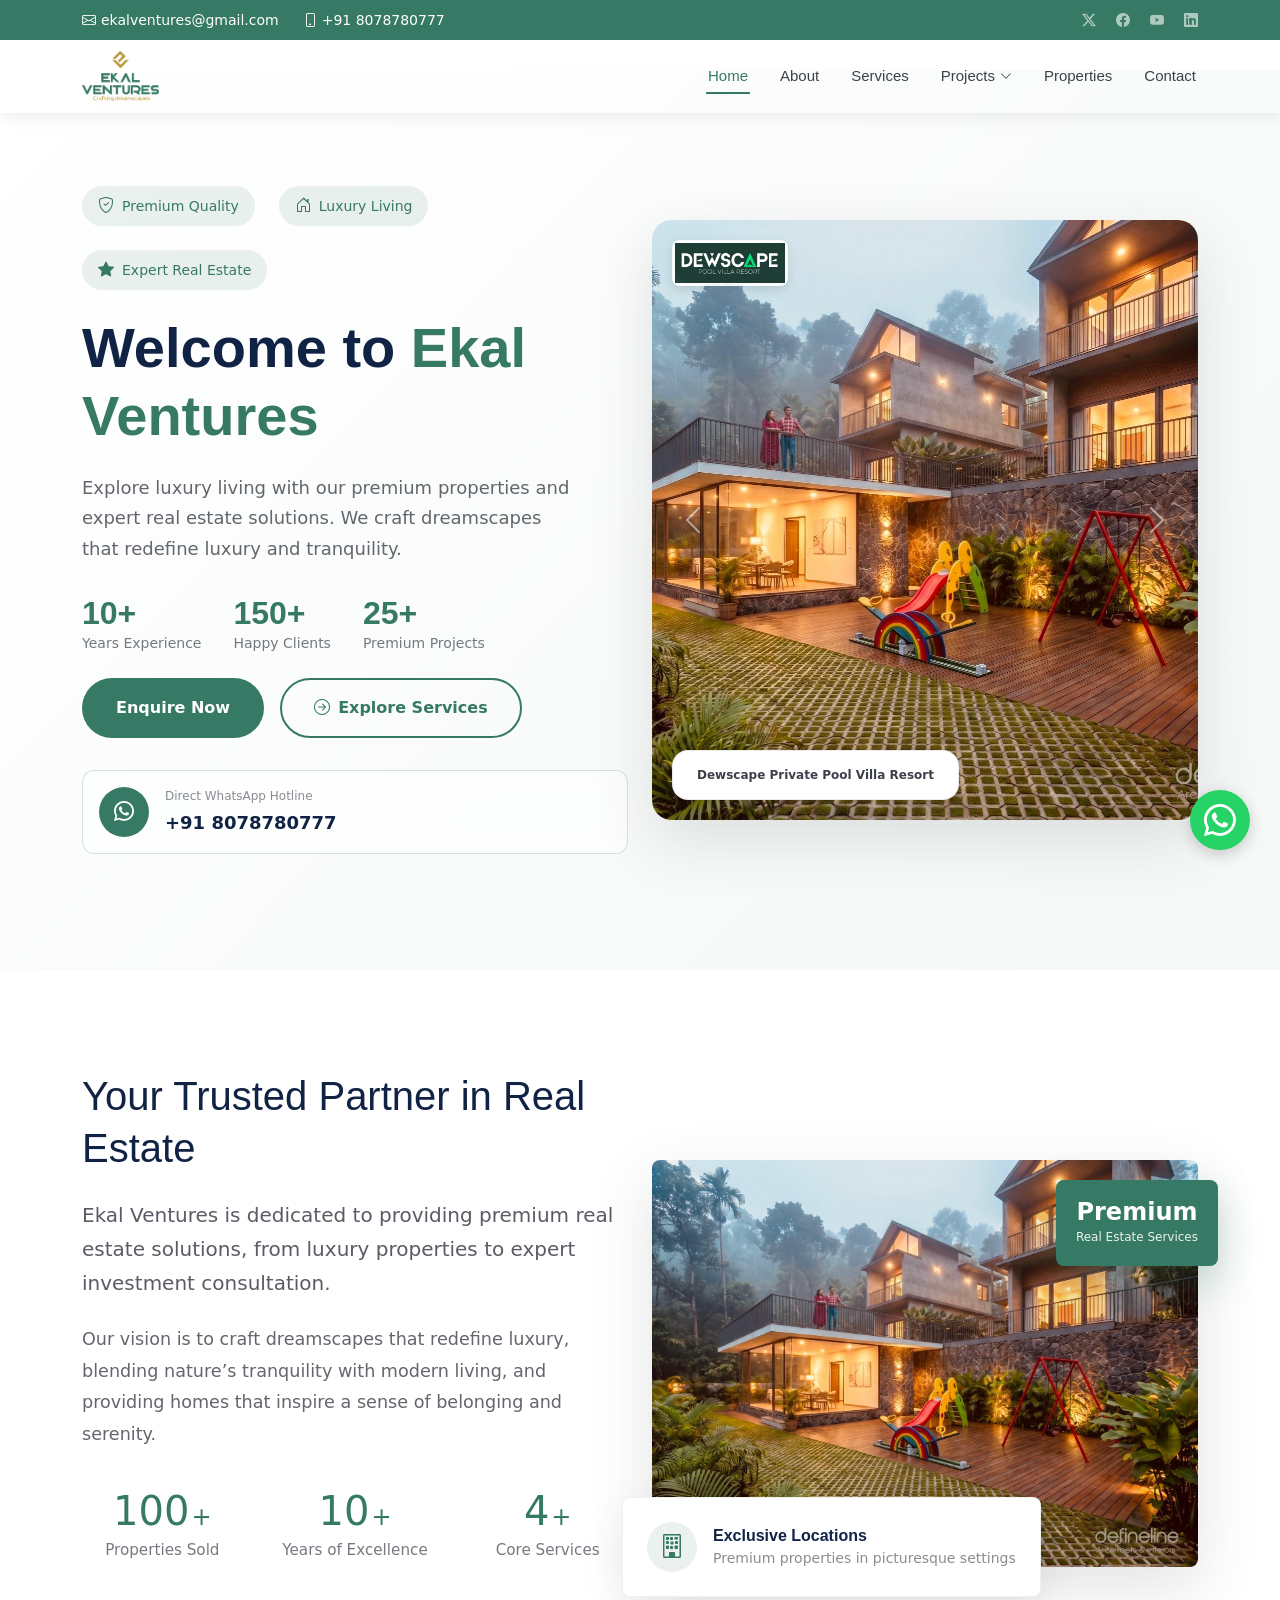
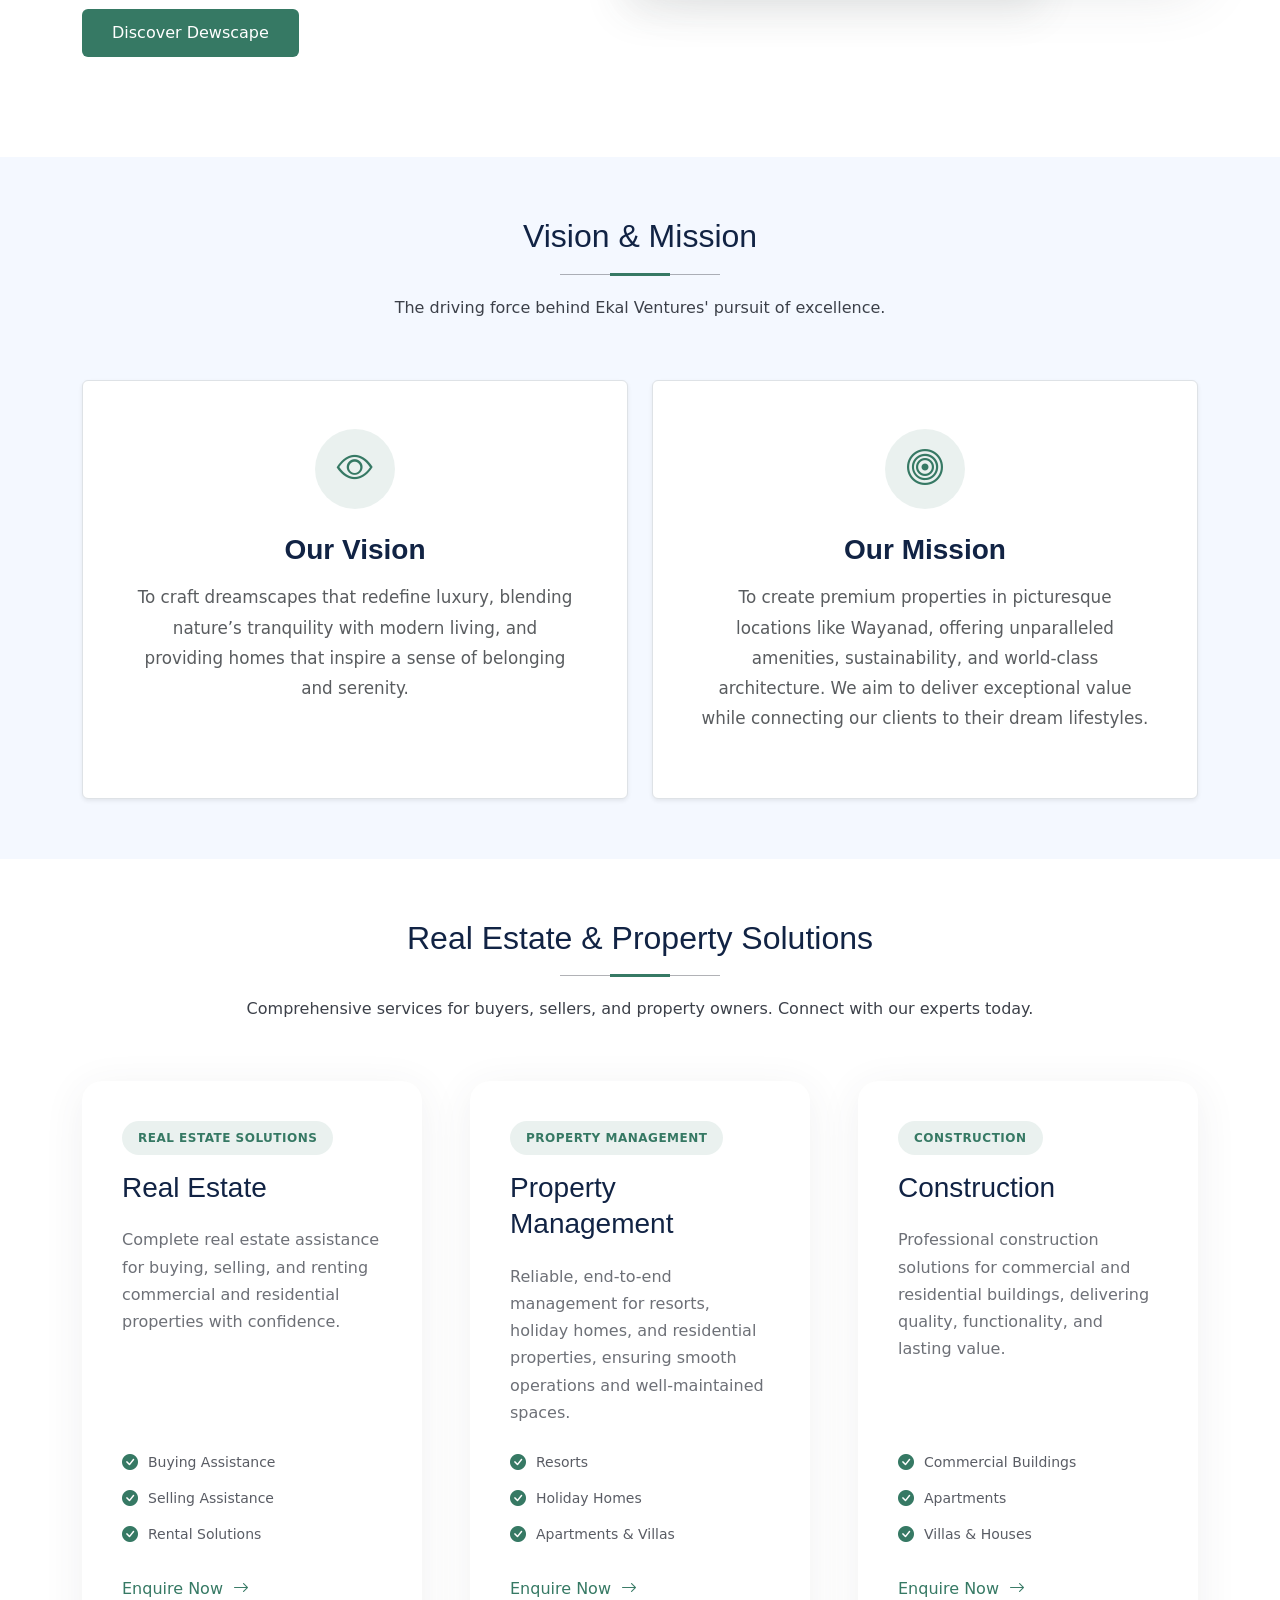
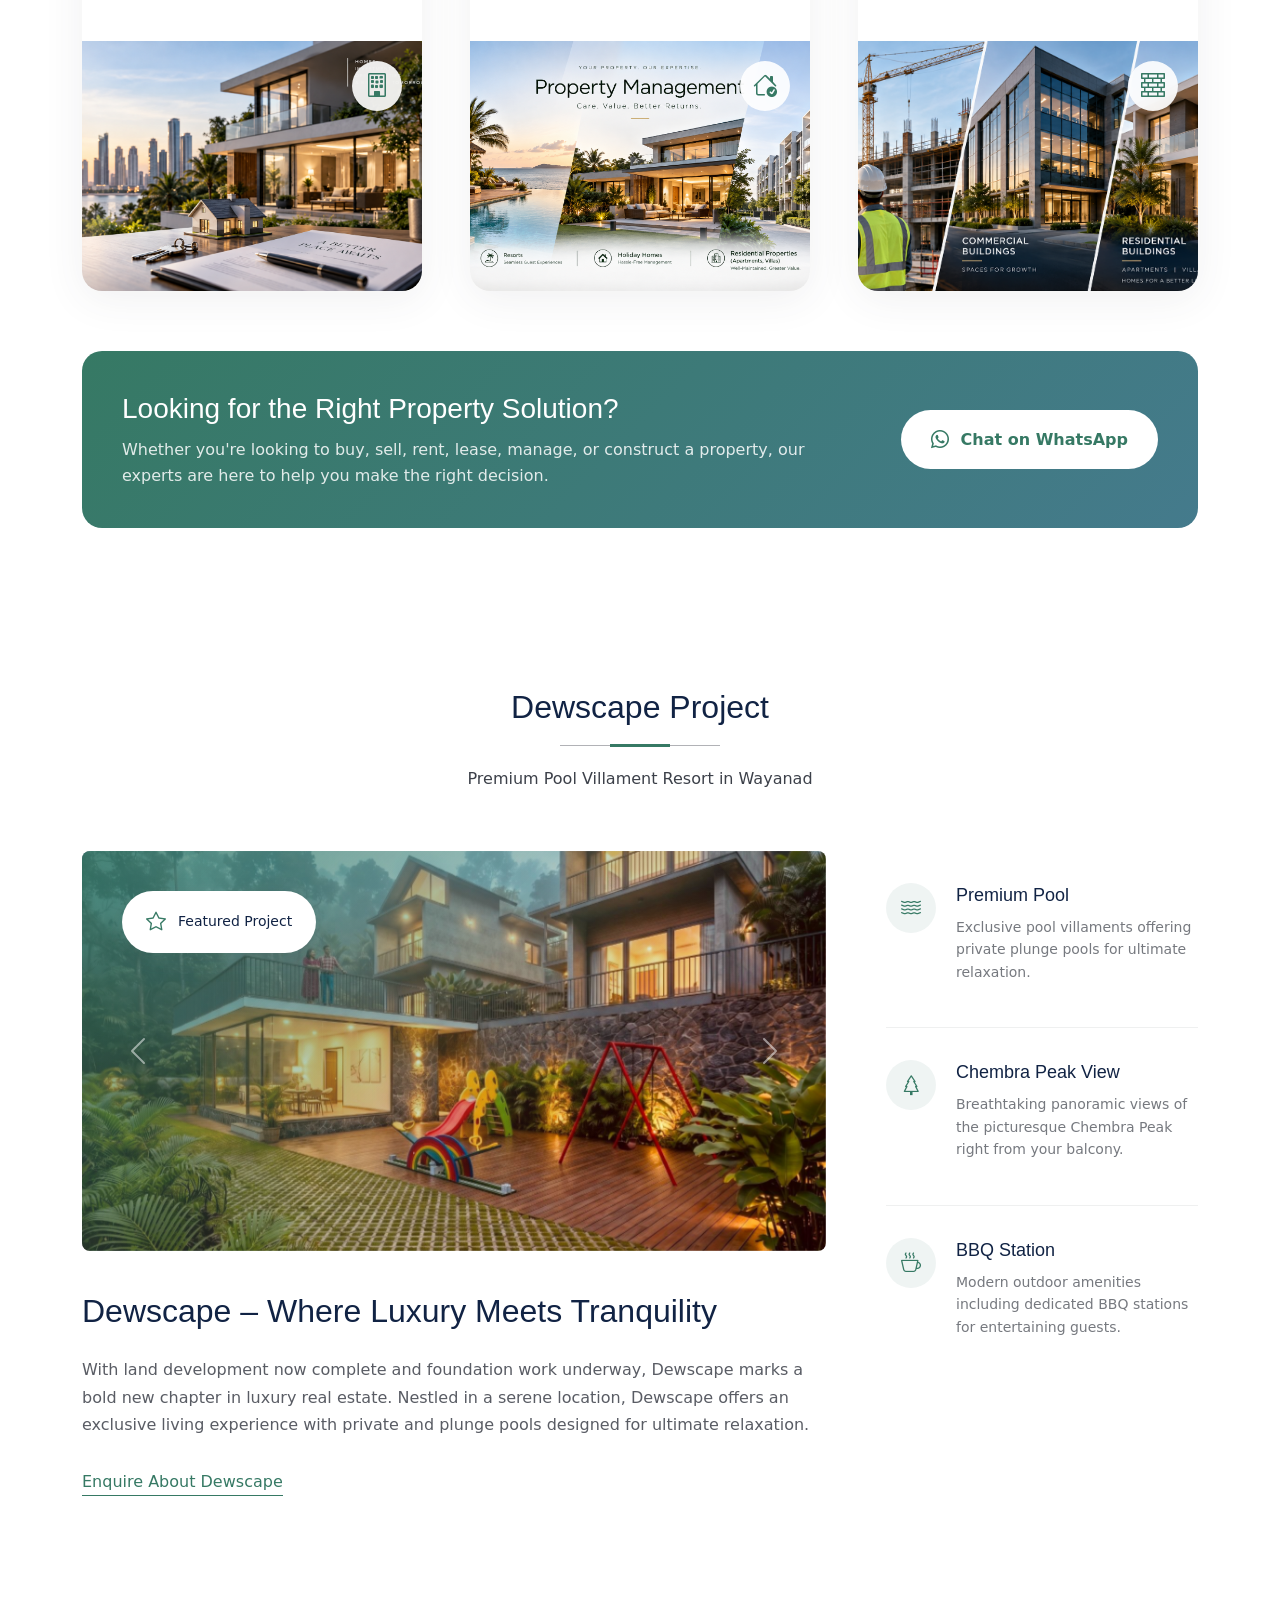
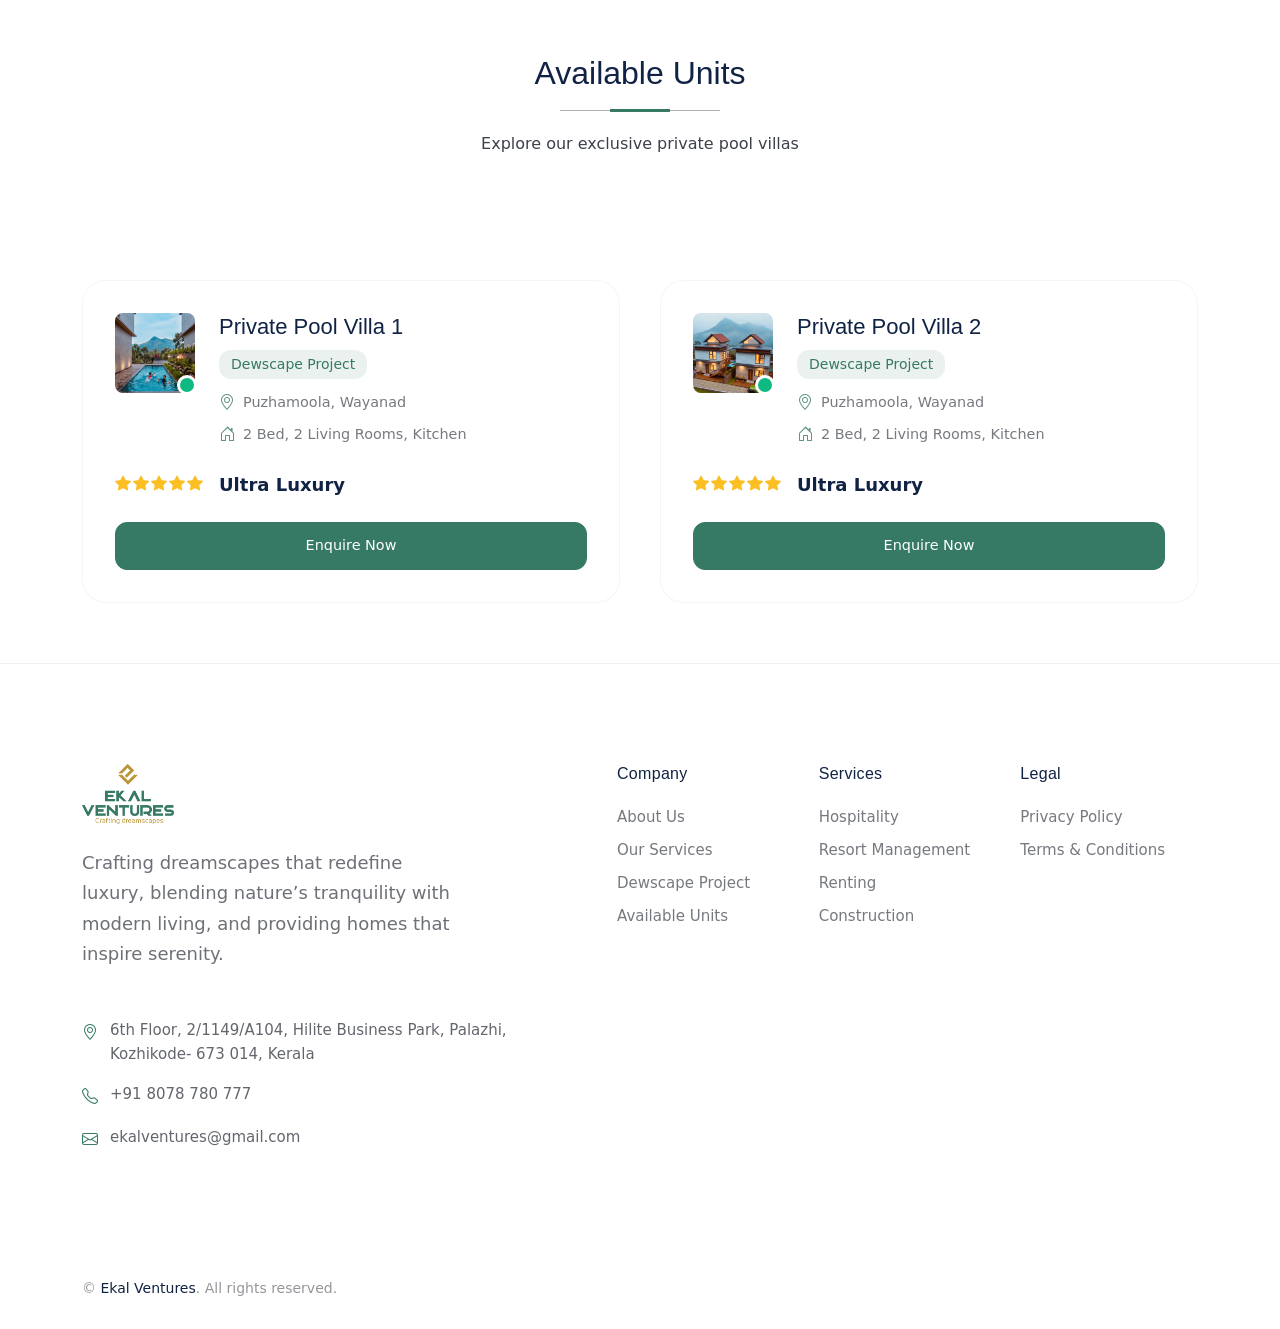
==== commit 45988c8f: "Update index.html" ====
--- a/index.html
+++ b/index.html
@@ -279,6 +279,44 @@
       </div>
 
     </section><!-- /Home About Section -->
+
+    <!-- Vision & Mission Section -->
+    <section id="vision-mission" class="vision-mission section light-background">
+      <div class="container" data-aos="fade-up">
+        
+        <div class="section-title">
+          <h2>Vision &amp; Mission</h2>
+          <p>The driving force behind Ekal Ventures' pursuit of excellence.</p>
+        </div>
+
+        <div class="row g-4 justify-content-center">
+          
+          <!-- Vision -->
+          <div class="col-lg-6" data-aos="fade-up" data-aos-delay="100">
+            <div class="service-card p-5 h-100 text-center bg-white border rounded shadow-sm">
+              <div class="icon-box mb-4 mx-auto" style="width: 80px; height: 80px; background: color-mix(in srgb, var(--accent-color), transparent 90%); border-radius: 50%; display: flex; align-items: center; justify-content: center;">
+                <i class="bi bi-eye" style="font-size: 36px; color: var(--accent-color);"></i>
+              </div>
+              <h3 class="fw-bold mb-3">Our Vision</h3>
+              <p class="text-muted" style="font-size: 1.05rem; line-height: 1.8;">To craft dreamscapes that redefine luxury, blending nature’s tranquility with modern living, and providing homes that inspire a sense of belonging and serenity.</p>
+            </div>
+          </div>
+
+          <!-- Mission -->
+          <div class="col-lg-6" data-aos="fade-up" data-aos-delay="200">
+            <div class="service-card p-5 h-100 text-center bg-white border rounded shadow-sm">
+              <div class="icon-box mb-4 mx-auto" style="width: 80px; height: 80px; background: color-mix(in srgb, var(--accent-color), transparent 90%); border-radius: 50%; display: flex; align-items: center; justify-content: center;">
+                <i class="bi bi-bullseye" style="font-size: 36px; color: var(--accent-color);"></i>
+              </div>
+              <h3 class="fw-bold mb-3">Our Mission</h3>
+              <p class="text-muted" style="font-size: 1.05rem; line-height: 1.8;">To create premium properties in picturesque locations like Wayanad, offering unparalleled amenities, sustainability, and world-class architecture. We aim to deliver exceptional value while connecting our clients to their dream lifestyles.</p>
+            </div>
+          </div>
+
+        </div>
+      </div>
+    </section>
+    <!-- /Vision & Mission Section -->
 
 <!-- Featured Departments Section -->
 <section id="featured-departments" class="featured-departments section">
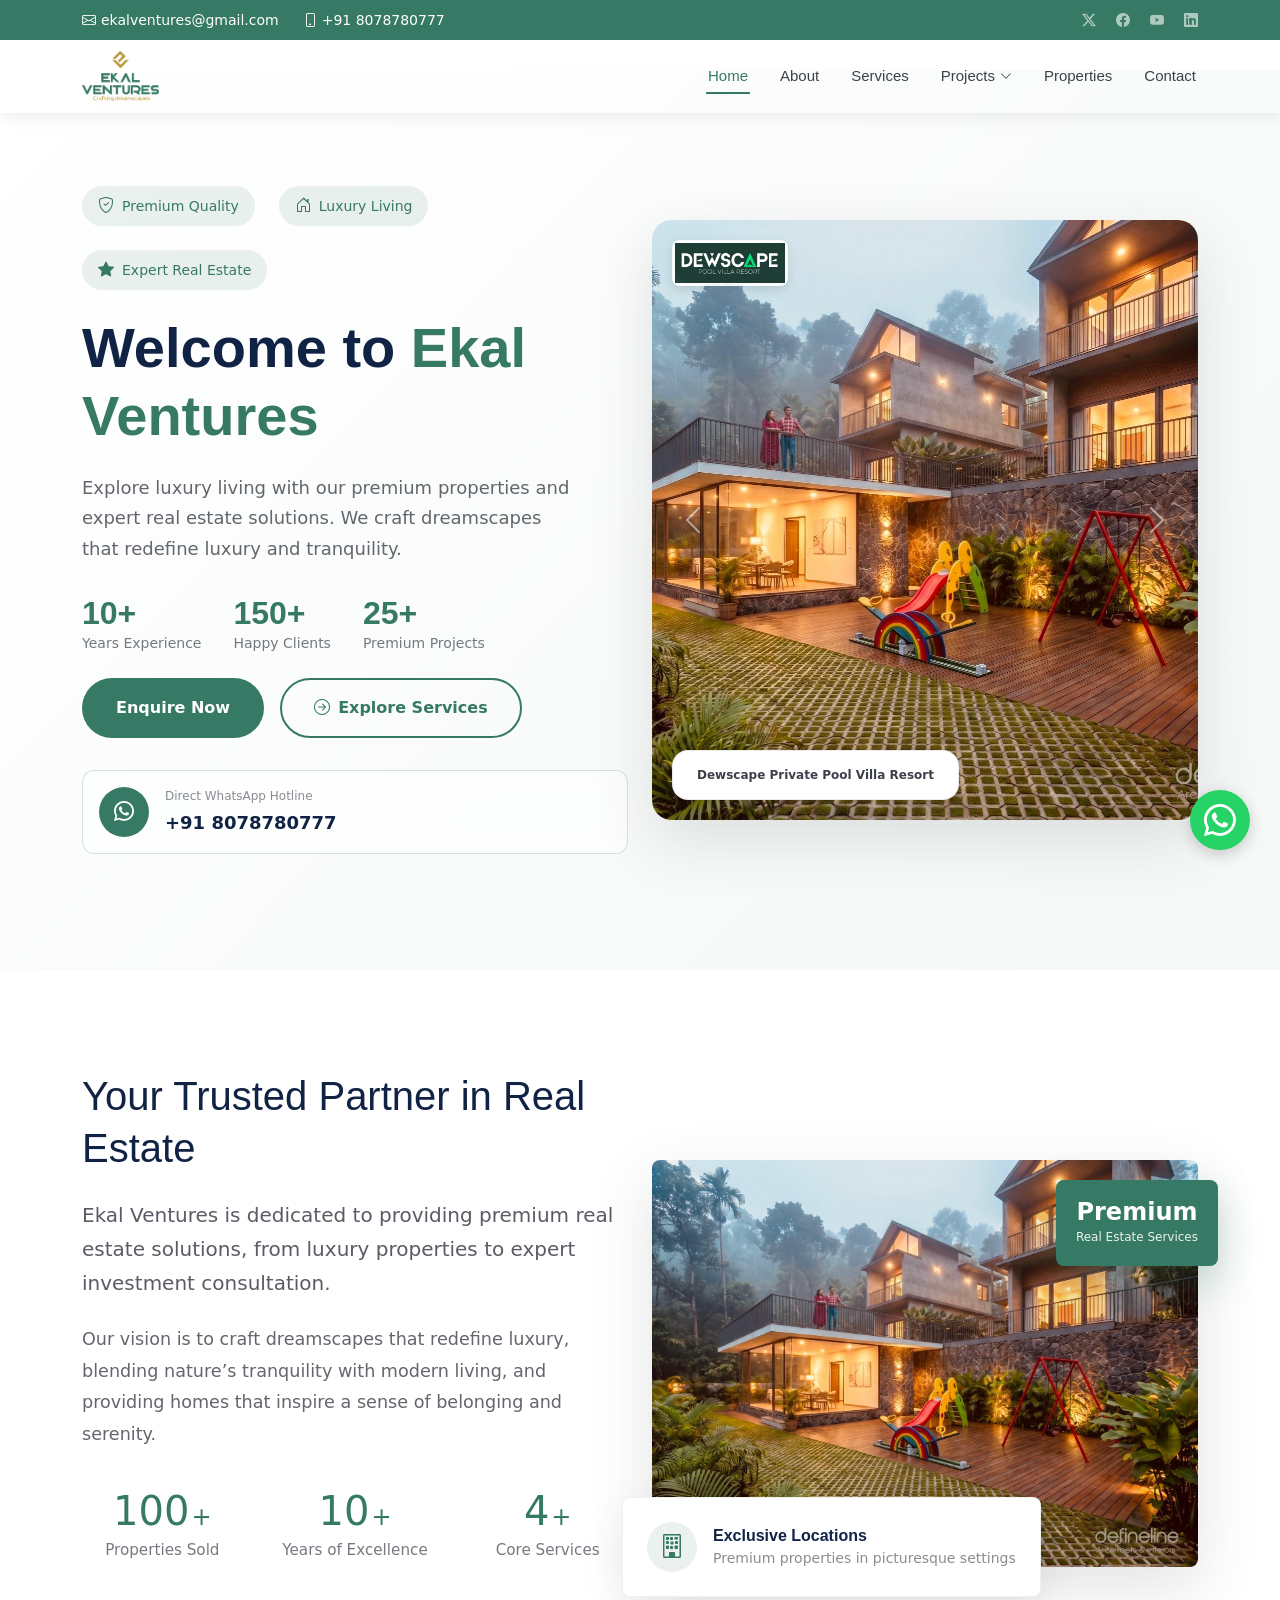
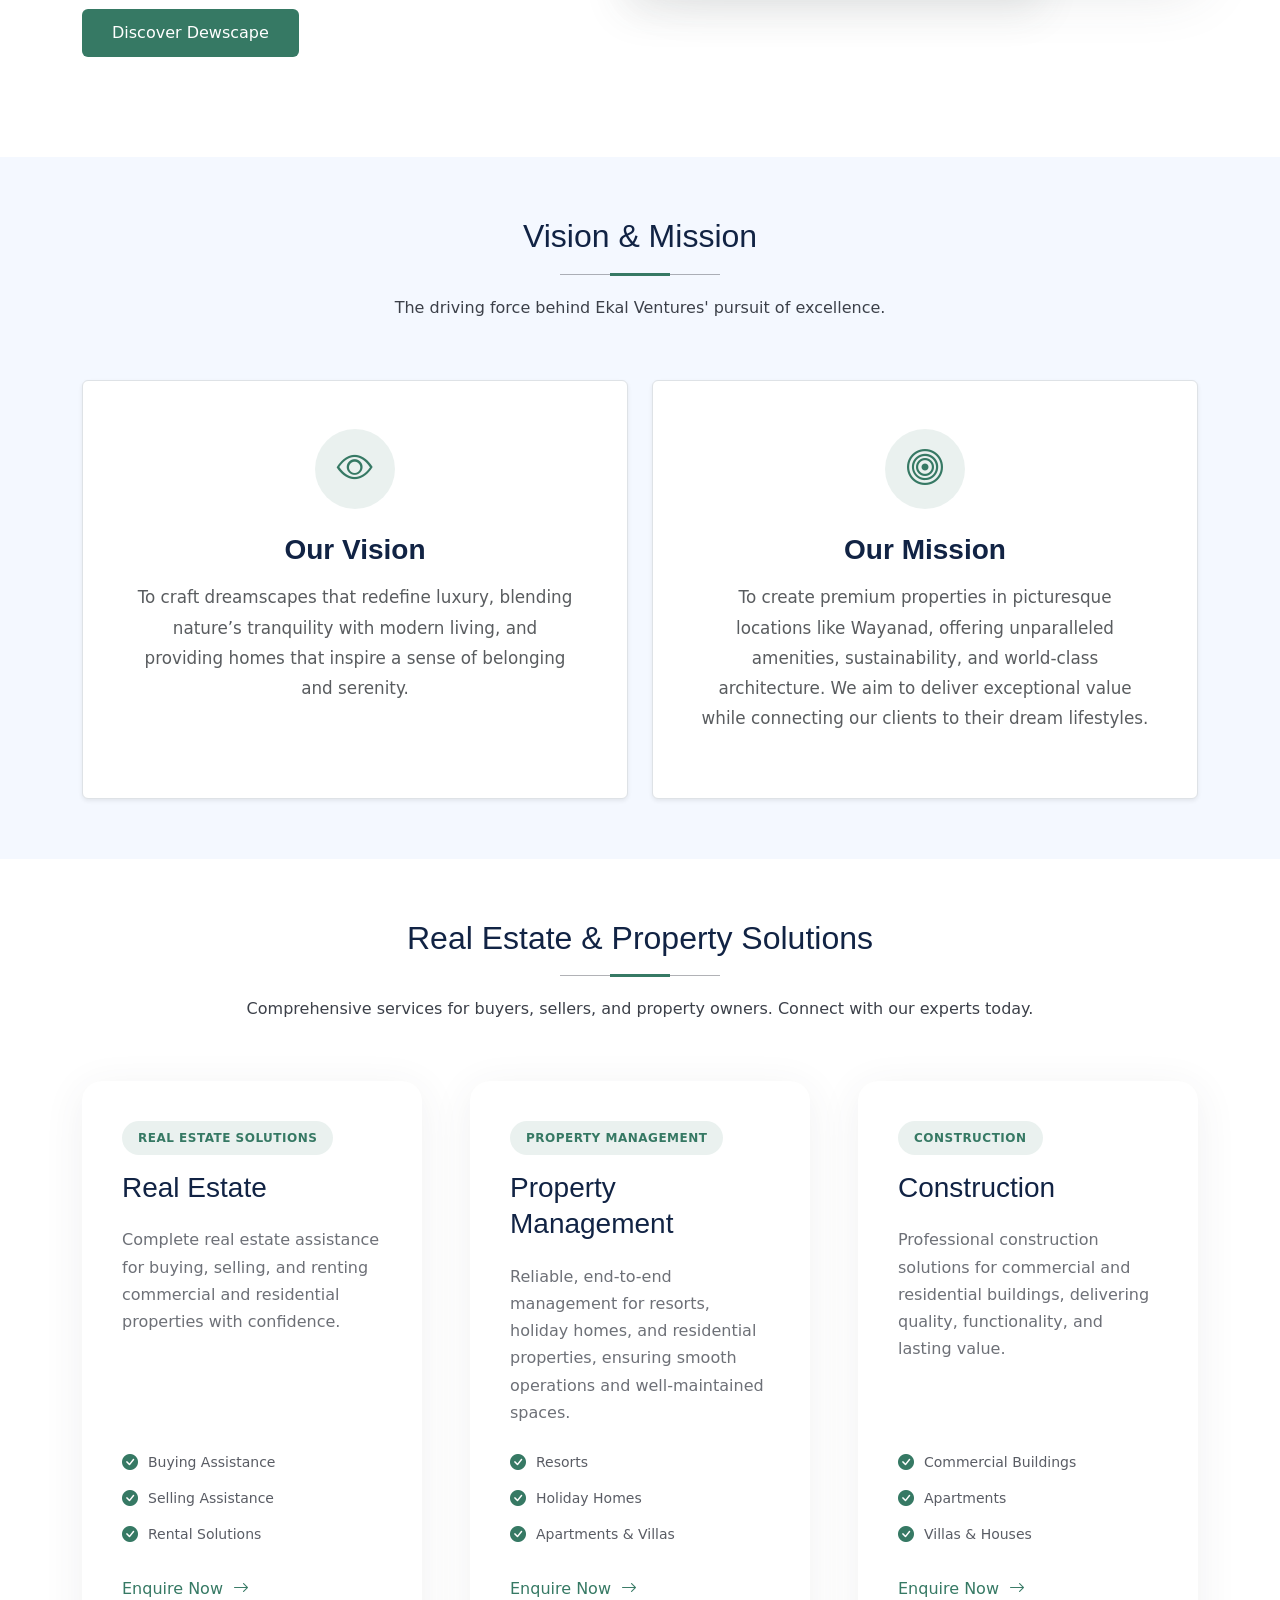
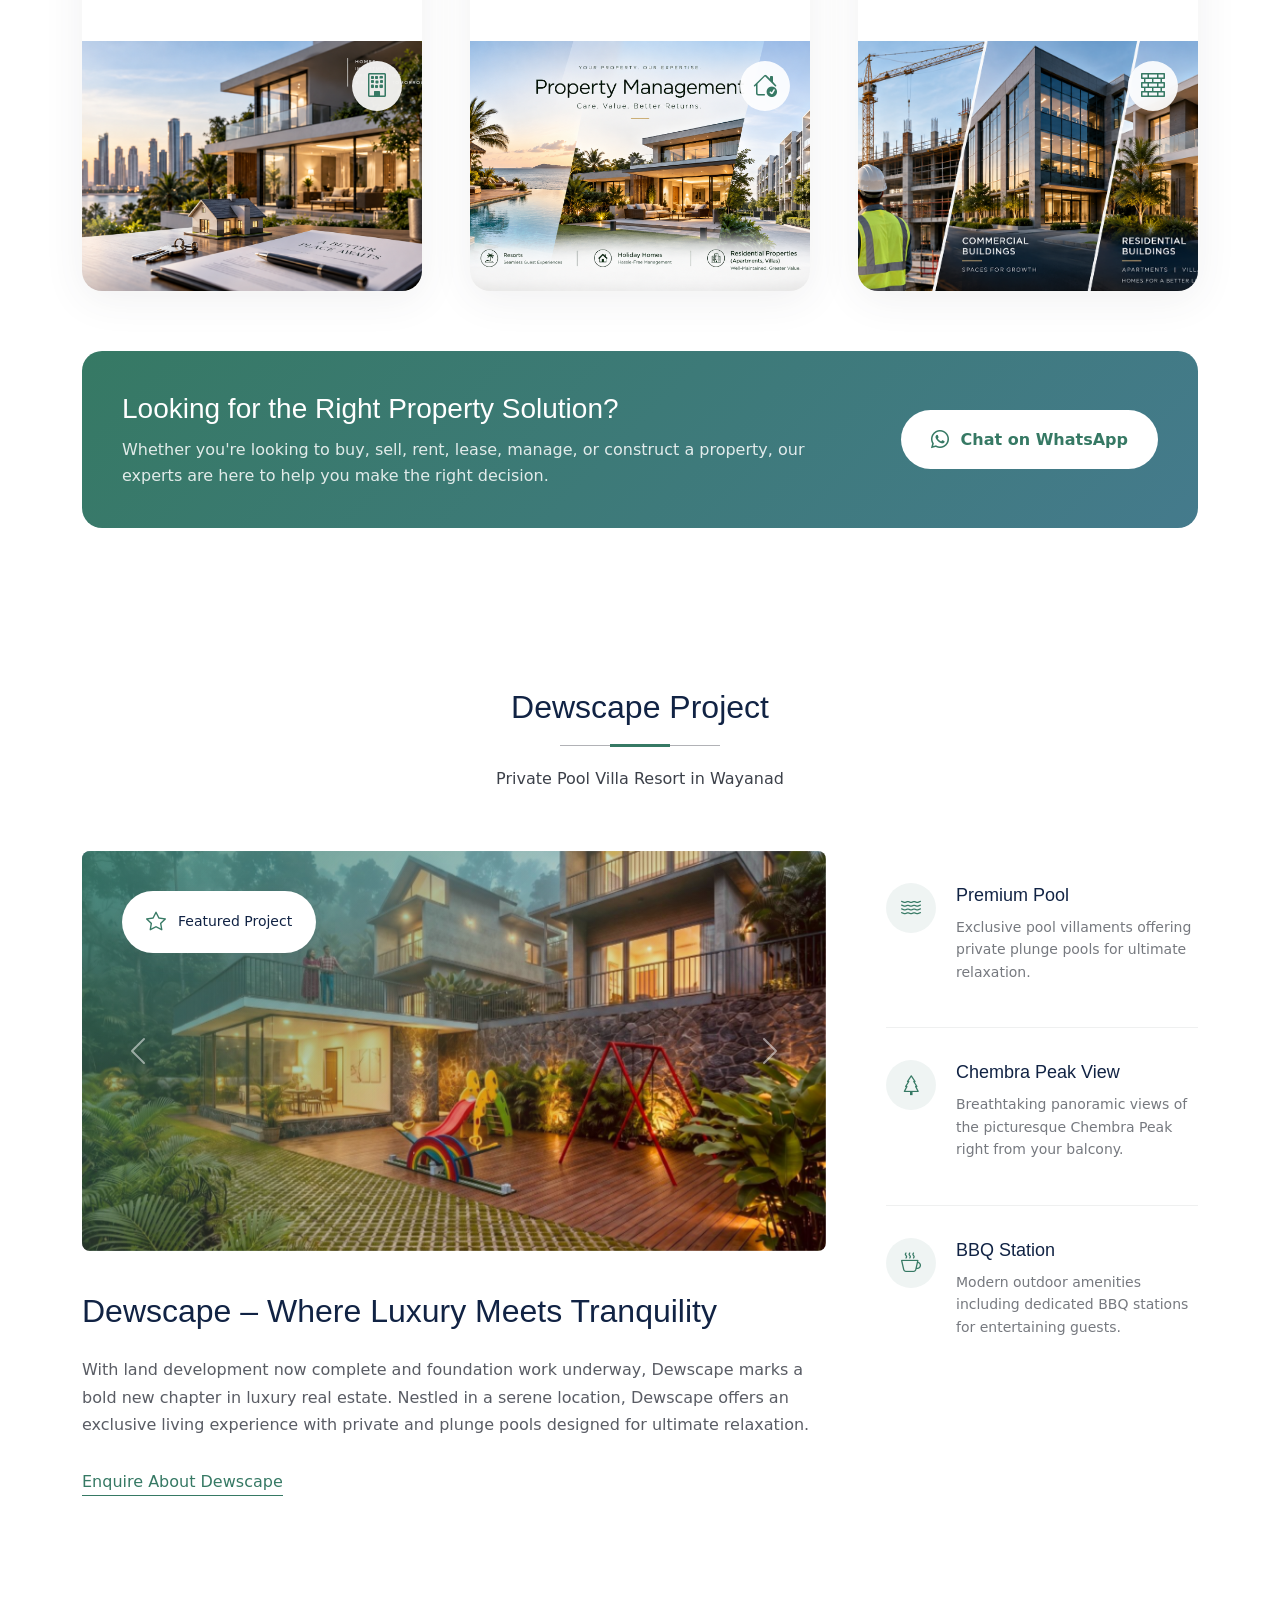
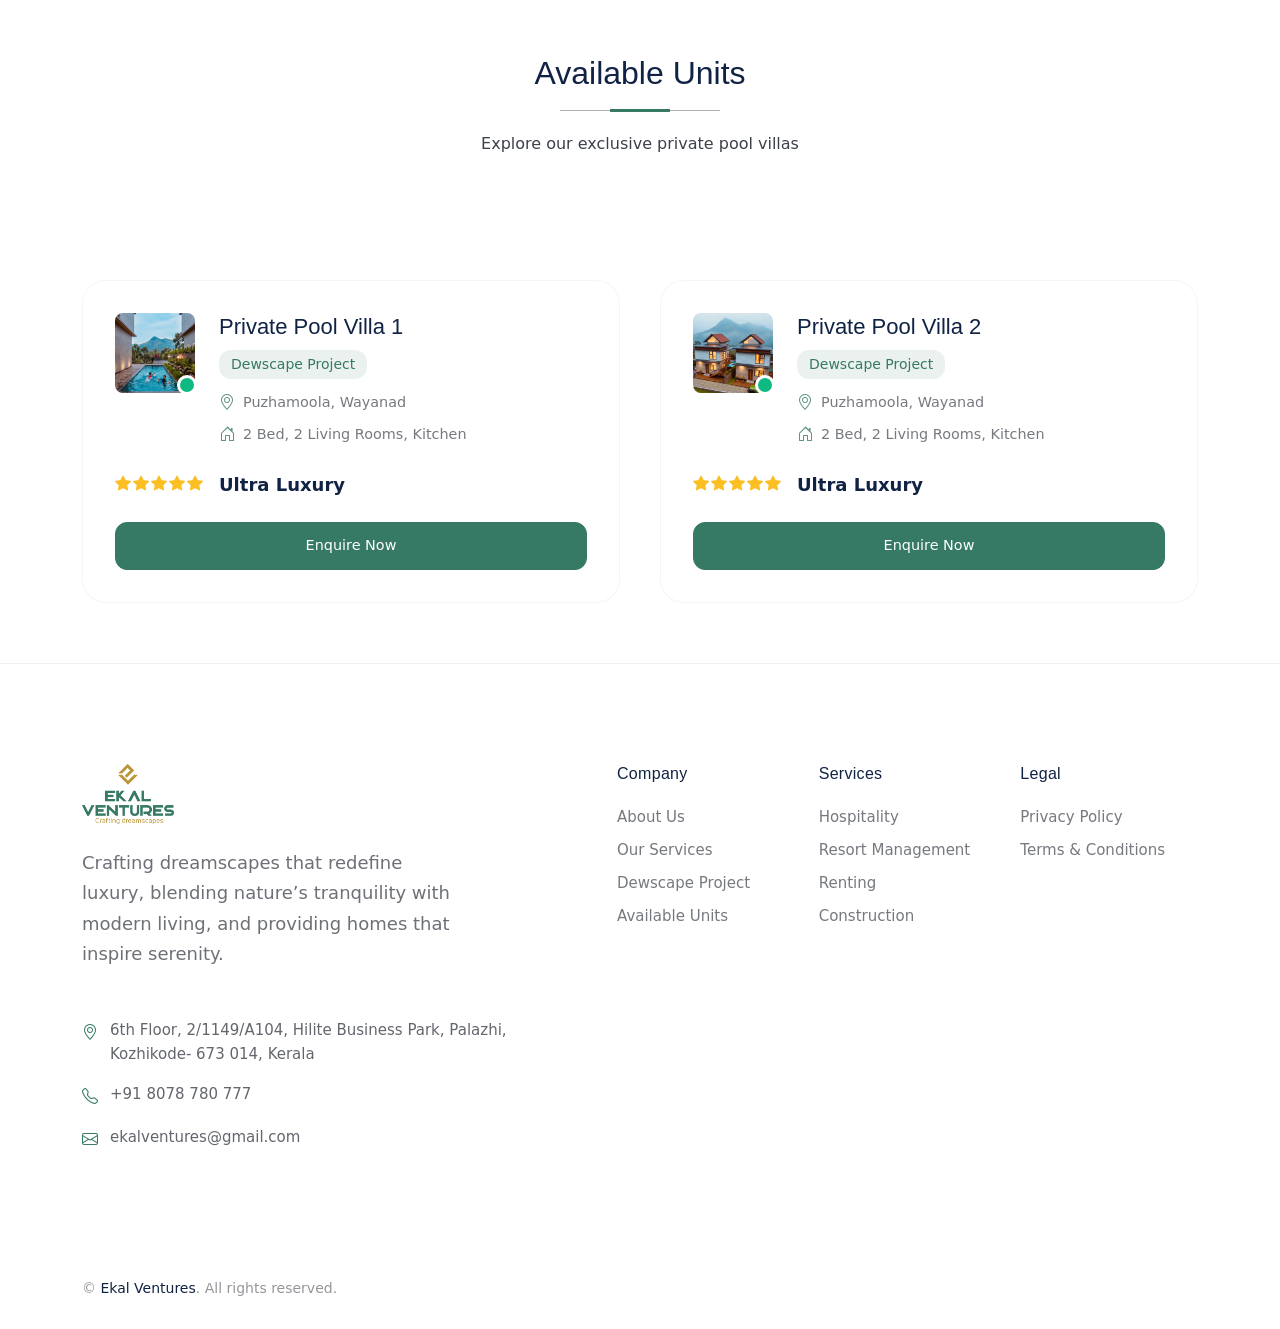
==== commit 29f2d2a5: "Update index.html" ====
--- a/index.html
+++ b/index.html
@@ -5,7 +5,7 @@
   <meta charset="utf-8">
   <meta content="width=device-width, initial-scale=1.0" name="viewport">
   <title>Ekal Ventures - Premium Real Estate Solutions</title>
-<meta name="description" content="Ekal Ventures offers premium real estate solutions, luxury properties, resort management, hospitality, and construction services. Explore Dewscape, a premium pool villament resort in Wayanad.">  
+<meta name="description" content="Ekal Ventures offers premium real estate solutions, luxury properties, resort management, hospitality, and construction services. Explore Dewscape, a Private Pool Villa Resort in Wayanad.">  
 <meta name="keywords" content="Ekal Ventures, Dewscape Wayanad, Wayanad Villament, Pool Villament Resort, Luxury Real Estate Kerala, Premium Properties Wayanad, Resort Management, Hospitality, Villa Investment, Luxury Villaments">
 <!-- Open Graph / Social Media -->
 <meta property="og:title" content="Ekal Ventures | Premium Real Estate & Dewscape Wayanad">
@@ -60,7 +60,7 @@
           <img src="assets/img/EKAL LOGO .png" alt="Ekal Ventures Logo" style="max-height: 50px;">
         </a>
 
-        <nav id="navmenu" class="navmenu">
+<nav id="navmenu" class="navmenu">
   <ul>
     <li><a href="#hero" class="active">Home</a></li>
     <li><a href="#home-about">About</a></li>
@@ -68,16 +68,45 @@
 
     <!-- Projects Dropdown -->
     <li class="dropdown">
-      <a >
+      <a href="#">
         <span>Projects</span>
         <i class="bi bi-chevron-down toggle-dropdown"></i>
       </a>
+
       <ul>
-        <li>
-          <a href="#featured-services" style="font-size: 13px;">
-            Dewscape - Premium Pool Villament Resort
+
+        <!-- Ongoing Projects -->
+        <li class="dropdown">
+          <a href="#">
+            <span>Ongoing</span>
+            <i class="bi bi-chevron-down toggle-dropdown"></i>
           </a>
+
+          <ul>
+            <li>
+              <a href="#featured-services" style="font-size: 13px;">
+                Dewscape - Private Pool Villa Resort
+              </a>
+            </li>
+          </ul>
         </li>
+
+        <!-- Completed Projects -->
+        <li class="dropdown">
+          <a href="#">
+            <span>Completed</span>
+            <i class="bi bi-chevron-down toggle-dropdown"></i>
+          </a>
+
+          <ul>
+            <li>
+              <a href="#" style="font-size: 13px;">
+                Coming Soon
+              </a>
+            </li>
+          </ul>
+        </li>
+
       </ul>
     </li>
 
@@ -539,7 +568,7 @@
       <!-- Section Title -->
       <div class="container section-title" data-aos="fade-up">
         <h2>Dewscape Project</h2>
-        <p>Premium Pool Villament Resort in Wayanad</p>
+        <p>Private Pool Villa Resort in Wayanad</p>
       </div><!-- End Section Title -->
 
       <div class="container" data-aos="fade-up" data-aos-delay="100">
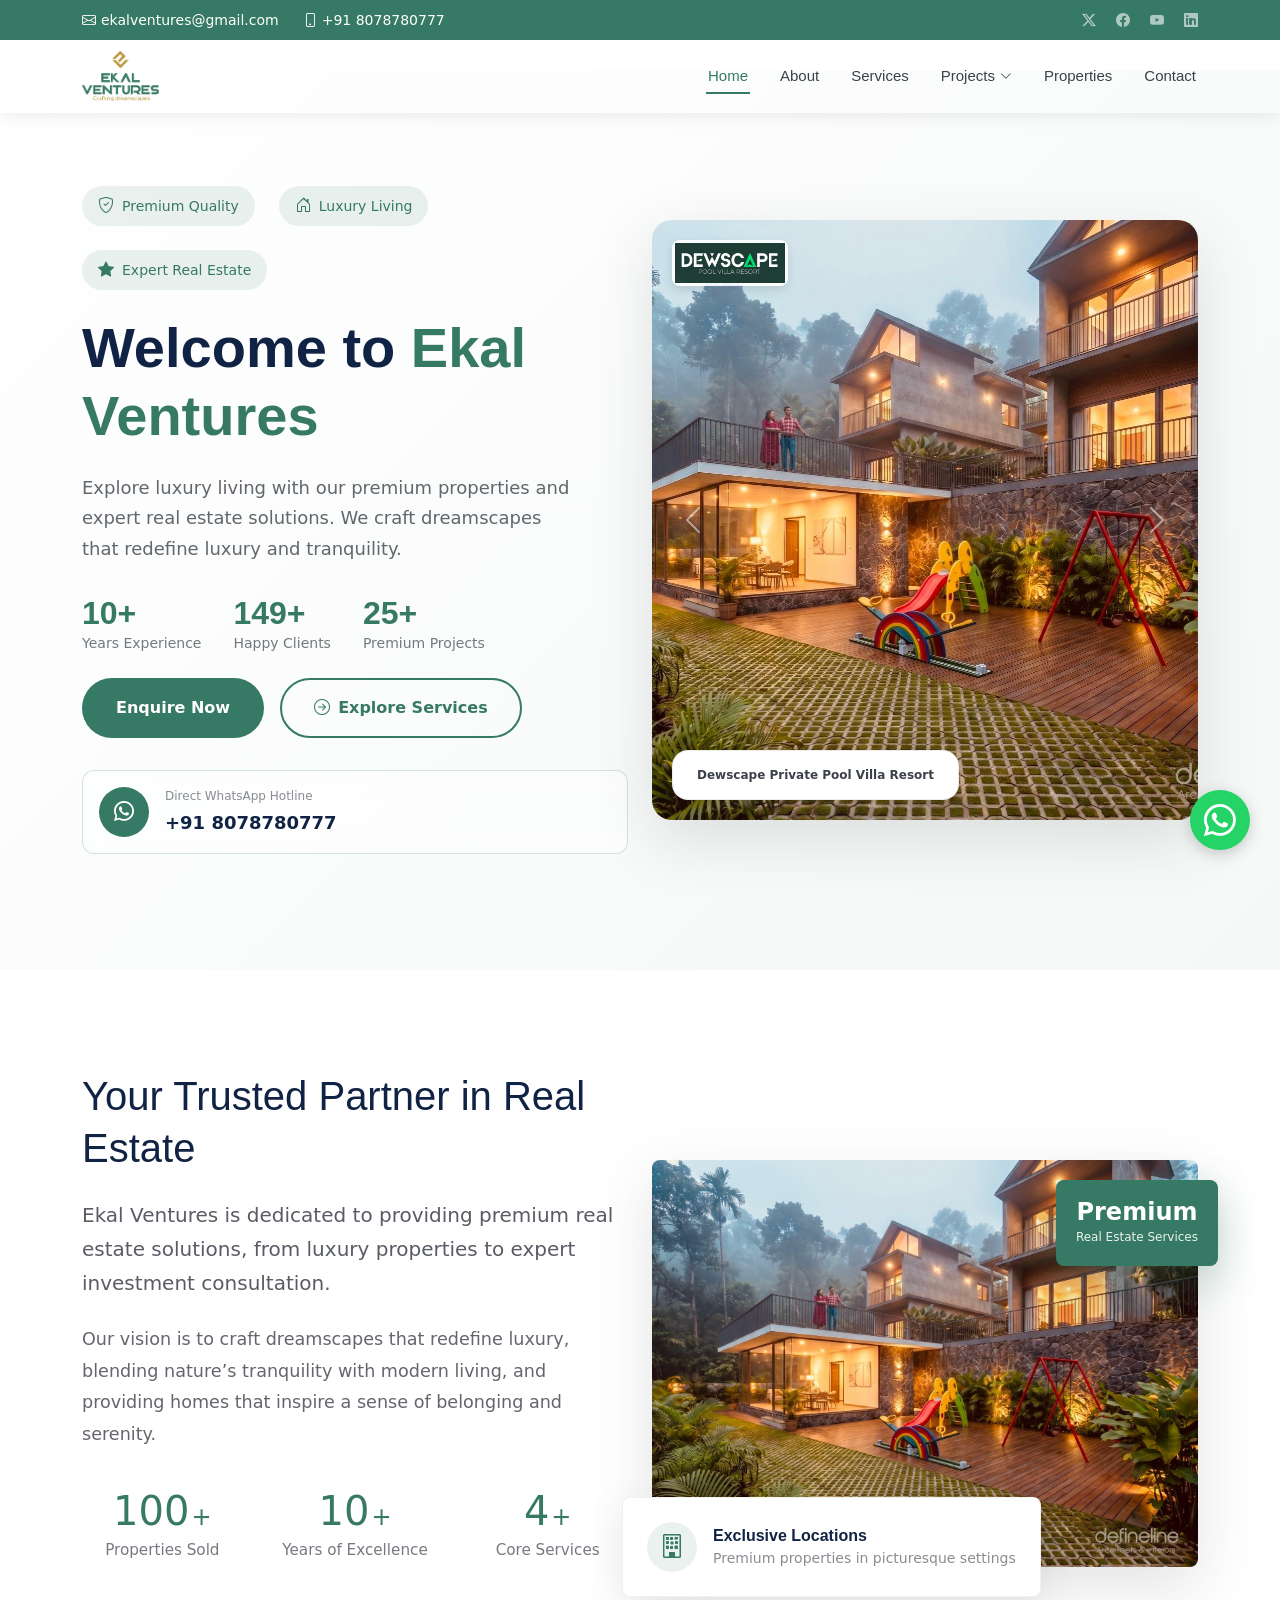
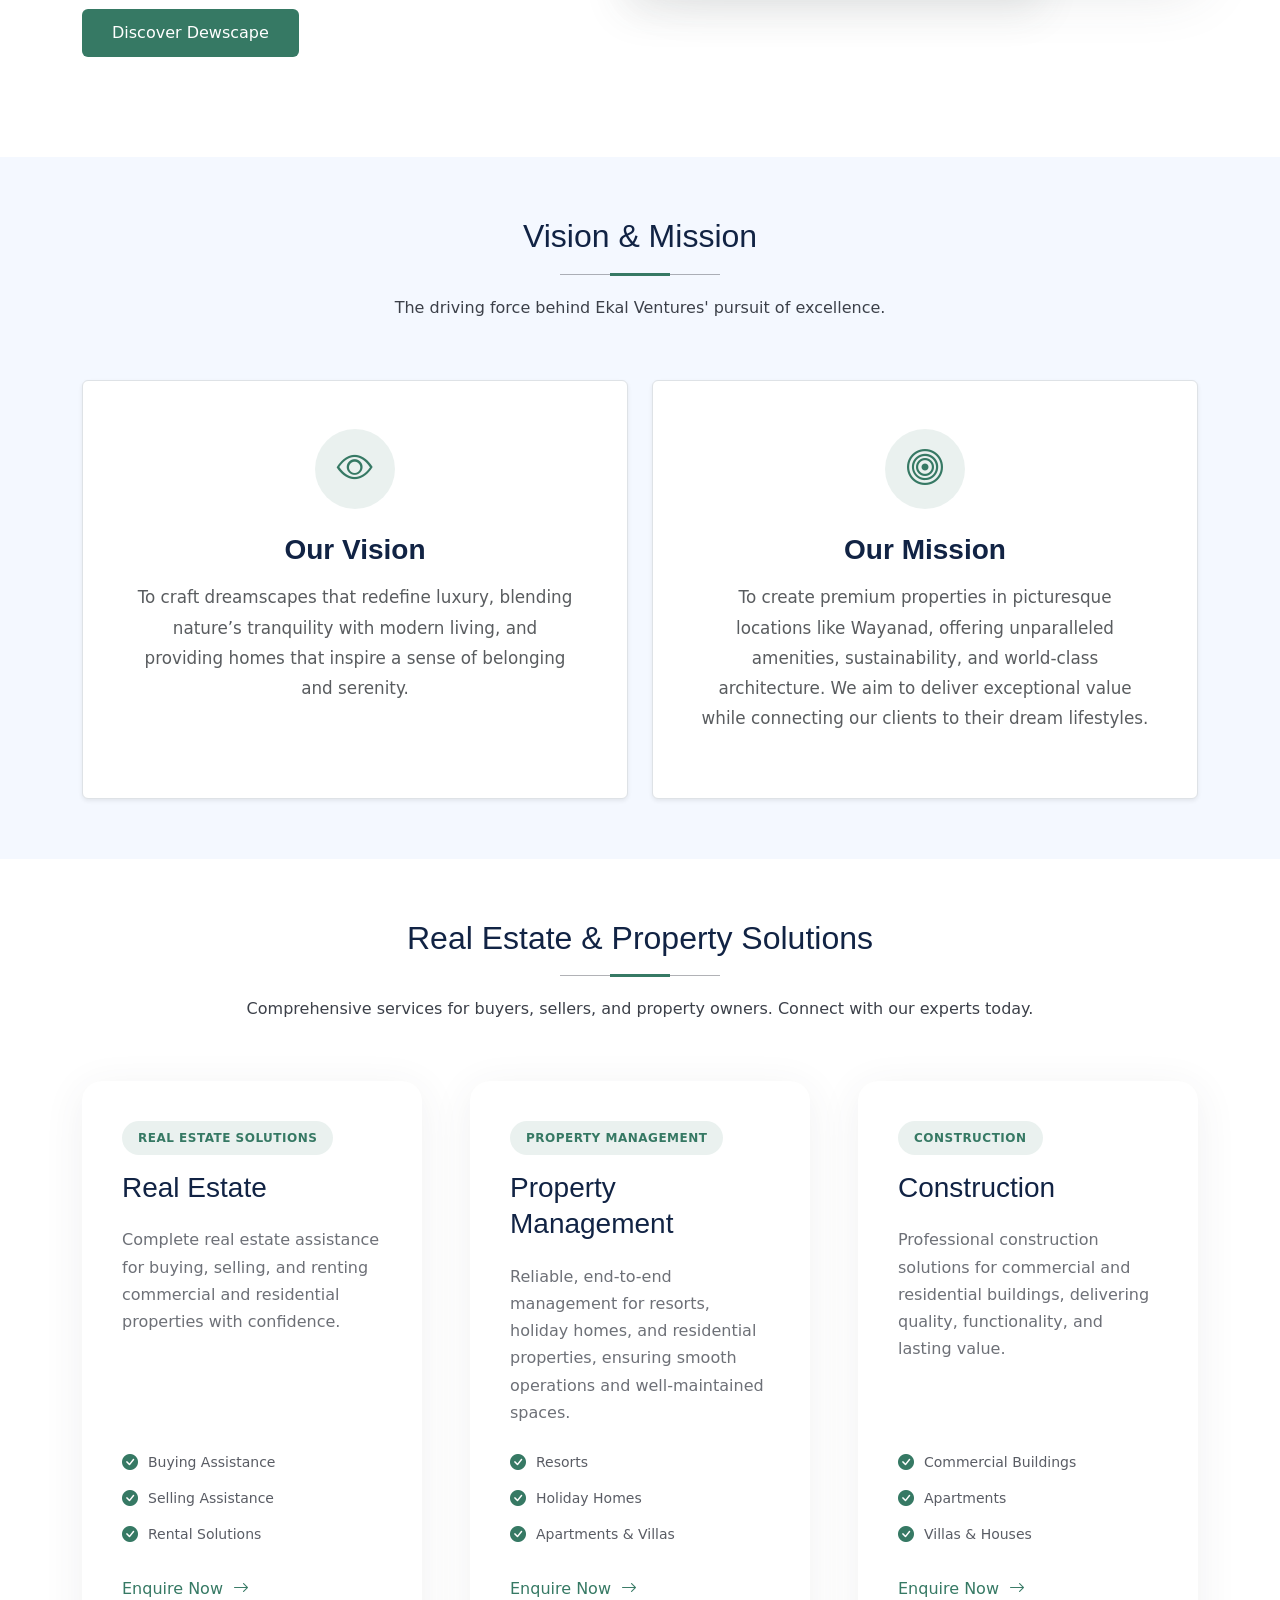
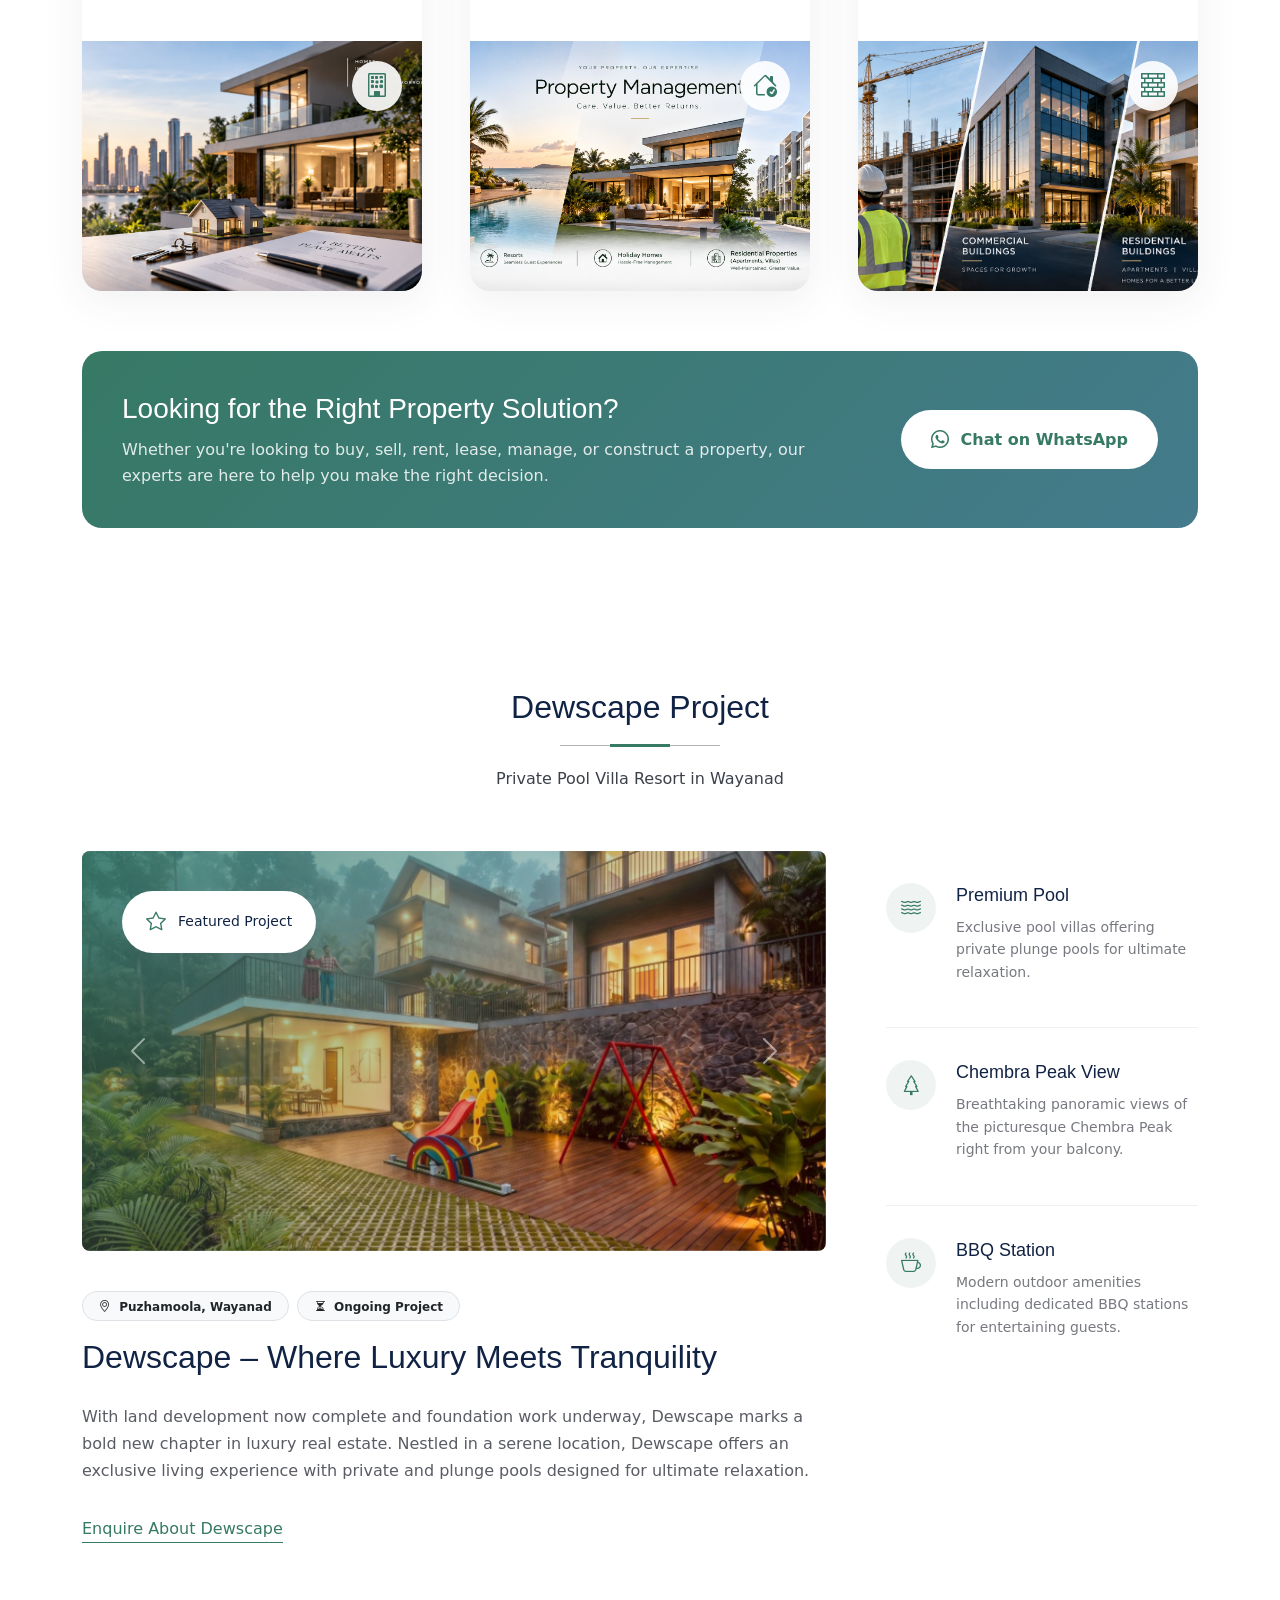
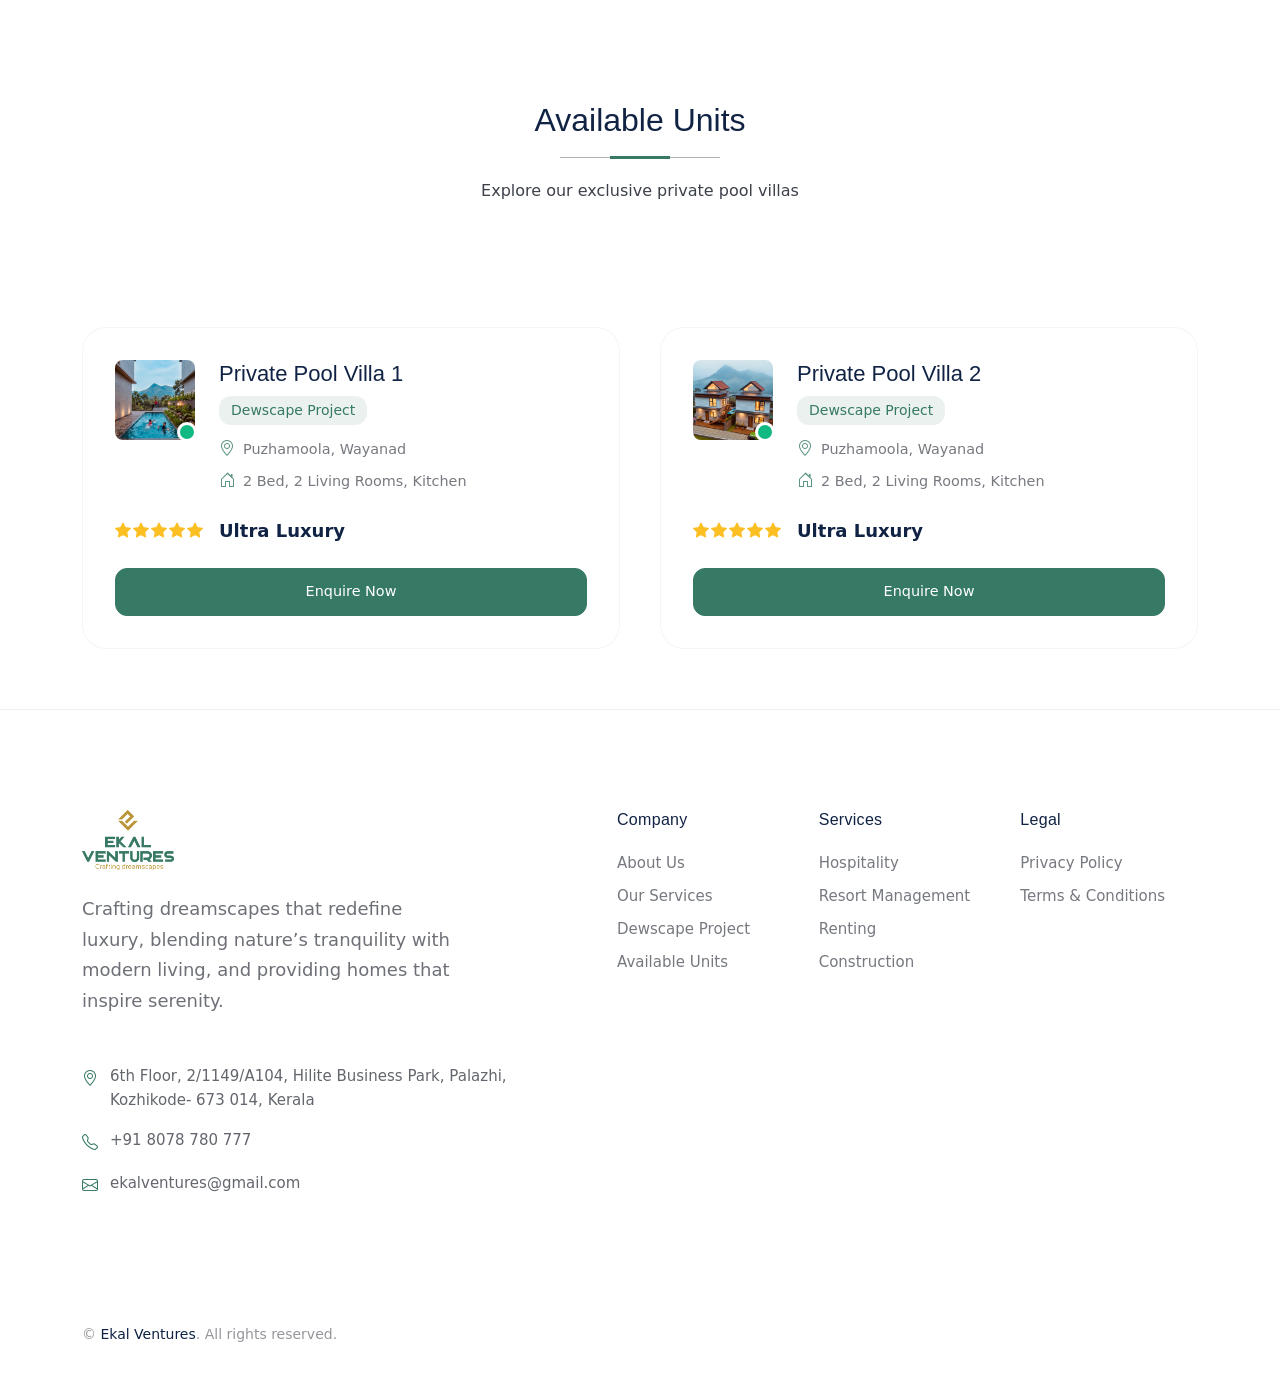
==== commit e5f8fdc5: "Update index.html" ====
--- a/index.html
+++ b/index.html
@@ -563,115 +563,166 @@
 </section>
 <!-- /Featured Departments Section -->
 <!-- Featured Services Section -->
-    <section id="featured-services" class="featured-services section">
-
-      <!-- Section Title -->
-      <div class="container section-title" data-aos="fade-up">
-        <h2>Dewscape Project</h2>
-        <p>Private Pool Villa Resort in Wayanad</p>
-      </div><!-- End Section Title -->
-
-      <div class="container" data-aos="fade-up" data-aos-delay="100">
-
-        <div class="row g-0">
-
-          <div class="col-lg-8" data-aos="fade-right" data-aos-delay="200">
-            <div class="featured-service-main">
-              <div class="service-image-wrapper position-relative">
-                
-                <!-- START OF IMAGE SLIDER -->
-                <div id="dewscapeCarousel" class="carousel slide h-100" data-bs-ride="carousel">
-                  <div class="carousel-inner h-100">
-                    <!-- Slide 1 -->
-                    <div class="carousel-item active h-100">
-                      <img src="assets/img/dewscape-1.jpeg" alt="Dewscape Premium Resort 1" class="d-block w-100 h-100" style="object-fit: cover;">
-                    </div>
-                    <!-- Slide 2 -->
-                    <div class="carousel-item h-100">
-                      <img src="assets/img/dewscape-2.jpeg" alt="Dewscape Premium Resort 2" class="d-block w-100 h-100" style="object-fit: cover;">
-                    </div>
-                    <!-- Slide 3 -->
-                    <div class="carousel-item h-100">
-                      <img src="assets/img/dewscape-3.jpeg" alt="Dewscape Premium Resort 3" class="d-block w-100 h-100" style="object-fit: cover;">
-                    </div>
-                    <!-- Slide 4 -->
-                    <div class="carousel-item h-100">
-                      <img src="assets/img/dewscape-4.jpeg" alt="Dewscape Premium Resort 3" class="d-block w-100 h-100" style="object-fit: cover;">
-                    </div>
-                    <!-- Slide 5 -->
-                    <div class="carousel-item h-100">
-                      <img src="assets/img/dewscape-5.jpeg" alt="Dewscape Premium Resort 3" class="d-block w-100 h-100" style="object-fit: cover;">
-                    </div>
-                  </div>
-                  <!-- Slider Controls -->
-                  <button class="carousel-control-prev" type="button" data-bs-target="#dewscapeCarousel" data-bs-slide="prev">
-                    <span class="carousel-control-prev-icon" aria-hidden="true"></span>
-                    <span class="visually-hidden">Previous</span>
-                  </button>
-                  <button class="carousel-control-next" type="button" data-bs-target="#dewscapeCarousel" data-bs-slide="next">
-                    <span class="carousel-control-next-icon" aria-hidden="true"></span>
-                    <span class="visually-hidden">Next</span>
-                  </button>
-                </div>
-                <!-- END OF IMAGE SLIDER -->
-
-                <!-- Kept the overlay badge exactly the same -->
-                <div class="service-overlay" style="pointer-events: none;">
-                  <div class="service-badge">
-                    <i class="bi bi-star"></i>
-                    <span>Featured Project</span>
-                  </div>
-                </div>
-              </div>
-              <div class="service-details">
-                <h2>Dewscape – Where Luxury Meets Tranquility</h2>
-                <p>With land development now complete and foundation work underway, Dewscape marks a bold new chapter in luxury real estate. Nestled in a serene location, Dewscape offers an exclusive living experience with private and plunge pools designed for ultimate relaxation.</p>
-                <a href="https://api.whatsapp.com/send/?phone=918078780777&text=Hi%2C%20I%27m%20interested%20in%20your%20real%20estate%20and%20property%20services." class="main-cta">Enquire About Dewscape</a>
-              </div>
-            </div>
-          </div>
-
-          <div class="col-lg-4" data-aos="fade-left" data-aos-delay="300">
-            <div class="services-sidebar">
-
-              <div class="service-item" data-aos="fade-up" data-aos-delay="400">
-                <div class="service-icon-wrapper">
-                  <i class="bi bi-water"></i>
-                </div>
-                <div class="service-info">
-                  <h4>Premium Pool</h4>
-                  <p>Exclusive pool villaments offering private plunge pools for ultimate relaxation.</p>
-                </div>
-              </div>
-
-              <div class="service-item" data-aos="fade-up" data-aos-delay="500">
-                <div class="service-icon-wrapper">
-                  <i class="bi bi-tree"></i>
-                </div>
-                <div class="service-info">
-                  <h4>Chembra Peak View</h4>
-                  <p>Breathtaking panoramic views of the picturesque Chembra Peak right from your balcony.</p>
-                </div>
-              </div>
-
-              <div class="service-item" data-aos="fade-up" data-aos-delay="600">
-                <div class="service-icon-wrapper">
-                  <i class="bi bi-cup-hot"></i>
-                </div>
-                <div class="service-info">
-                  <h4>BBQ Station</h4>
-                  <p>Modern outdoor amenities including dedicated BBQ stations for entertaining guests.</p>
-                </div>
-              </div>
-
-            </div>
-          </div>
-
-        </div>
-
-      </div>
-
-    </section><!-- /Featured Services Section -->
+<section id="featured-services" class="featured-services section">
+
+  <!-- Section Title -->
+  <div class="container section-title" data-aos="fade-up">
+    <h2>Dewscape Project</h2>
+    <p>Private Pool Villa Resort in Wayanad</p>
+  </div><!-- End Section Title -->
+
+  <div class="container" data-aos="fade-up" data-aos-delay="100">
+
+    <div class="row g-0">
+
+      <div class="col-lg-8" data-aos="fade-right" data-aos-delay="200">
+        <div class="featured-service-main">
+
+          <div class="service-image-wrapper position-relative">
+            
+            <!-- START OF IMAGE SLIDER -->
+            <div id="dewscapeCarousel" class="carousel slide h-100" data-bs-ride="carousel">
+              <div class="carousel-inner h-100">
+
+                <!-- Slide 1 -->
+                <div class="carousel-item active h-100">
+                  <img src="assets/img/dewscape-1.jpeg" alt="Dewscape Private Pool Villa Resort" class="d-block w-100 h-100" style="object-fit: cover;">
+                </div>
+
+                <!-- Slide 2 -->
+                <div class="carousel-item h-100">
+                  <img src="assets/img/dewscape-2.jpeg" alt="Dewscape Private Pool Villa Resort" class="d-block w-100 h-100" style="object-fit: cover;">
+                </div>
+
+                <!-- Slide 3 -->
+                <div class="carousel-item h-100">
+                  <img src="assets/img/dewscape-3.jpeg" alt="Dewscape Private Pool Villa Resort" class="d-block w-100 h-100" style="object-fit: cover;">
+                </div>
+
+                <!-- Slide 4 -->
+                <div class="carousel-item h-100">
+                  <img src="assets/img/dewscape-4.jpeg" alt="Dewscape Private Pool Villa Resort" class="d-block w-100 h-100" style="object-fit: cover;">
+                </div>
+
+                <!-- Slide 5 -->
+                <div class="carousel-item h-100">
+                  <img src="assets/img/dewscape-5.jpeg" alt="Dewscape Private Pool Villa Resort" class="d-block w-100 h-100" style="object-fit: cover;">
+                </div>
+
+              </div>
+
+              <!-- Slider Controls -->
+              <button class="carousel-control-prev" type="button" data-bs-target="#dewscapeCarousel" data-bs-slide="prev">
+                <span class="carousel-control-prev-icon" aria-hidden="true"></span>
+                <span class="visually-hidden">Previous</span>
+              </button>
+
+              <button class="carousel-control-next" type="button" data-bs-target="#dewscapeCarousel" data-bs-slide="next">
+                <span class="carousel-control-next-icon" aria-hidden="true"></span>
+                <span class="visually-hidden">Next</span>
+              </button>
+
+            </div>
+            <!-- END OF IMAGE SLIDER -->
+
+            <!-- Featured Project Badge -->
+            <div class="service-overlay" style="pointer-events: none;">
+              <div class="service-badge">
+                <i class="bi bi-star"></i>
+                <span>Featured Project</span>
+              </div>
+            </div>
+
+          </div>
+
+          <!-- Project Details -->
+          <div class="service-details">
+
+            <!-- Project Tags -->
+            <div class="d-flex flex-wrap gap-2 mb-3">
+
+              <span class="badge rounded-pill bg-light text-dark border px-3 py-2">
+                <i class="bi bi-geo-alt me-1"></i>
+                Puzhamoola, Wayanad
+              </span>
+
+              <span class="badge rounded-pill bg-light text-dark border px-3 py-2">
+                <i class="bi bi-hourglass-split me-1"></i>
+                Ongoing Project
+              </span>
+
+            </div>
+
+            <h2>Dewscape – Where Luxury Meets Tranquility</h2>
+
+            <p>
+              With land development now complete and foundation work underway,
+              Dewscape marks a bold new chapter in luxury real estate.
+              Nestled in a serene location, Dewscape offers an exclusive
+              living experience with private and plunge pools designed for
+              ultimate relaxation.
+            </p>
+
+            <a href="https://api.whatsapp.com/send/?phone=918078780777&text=Hi%2C%20I%27m%20interested%20in%20your%20real%20estate%20and%20property%20services." class="main-cta">
+              Enquire About Dewscape
+            </a>
+
+          </div>
+
+        </div>
+      </div>
+
+      <div class="col-lg-4" data-aos="fade-left" data-aos-delay="300">
+        <div class="services-sidebar">
+
+          <div class="service-item" data-aos="fade-up" data-aos-delay="400">
+            <div class="service-icon-wrapper">
+              <i class="bi bi-water"></i>
+            </div>
+            <div class="service-info">
+              <h4>Premium Pool</h4>
+              <p>
+                Exclusive pool villas offering private plunge pools for
+                ultimate relaxation.
+              </p>
+            </div>
+          </div>
+
+          <div class="service-item" data-aos="fade-up" data-aos-delay="500">
+            <div class="service-icon-wrapper">
+              <i class="bi bi-tree"></i>
+            </div>
+            <div class="service-info">
+              <h4>Chembra Peak View</h4>
+              <p>
+                Breathtaking panoramic views of the picturesque Chembra Peak
+                right from your balcony.
+              </p>
+            </div>
+          </div>
+
+          <div class="service-item" data-aos="fade-up" data-aos-delay="600">
+            <div class="service-icon-wrapper">
+              <i class="bi bi-cup-hot"></i>
+            </div>
+            <div class="service-info">
+              <h4>BBQ Station</h4>
+              <p>
+                Modern outdoor amenities including dedicated BBQ stations
+                for entertaining guests.
+              </p>
+            </div>
+          </div>
+
+        </div>
+      </div>
+
+    </div>
+
+  </div>
+
+</section>
+<!-- /Featured Services Section -->
 
 <!-- Find A Doctor Section (Repurposed to Properties) -->
     <section id="find-a-doctor" class="find-a-doctor section">
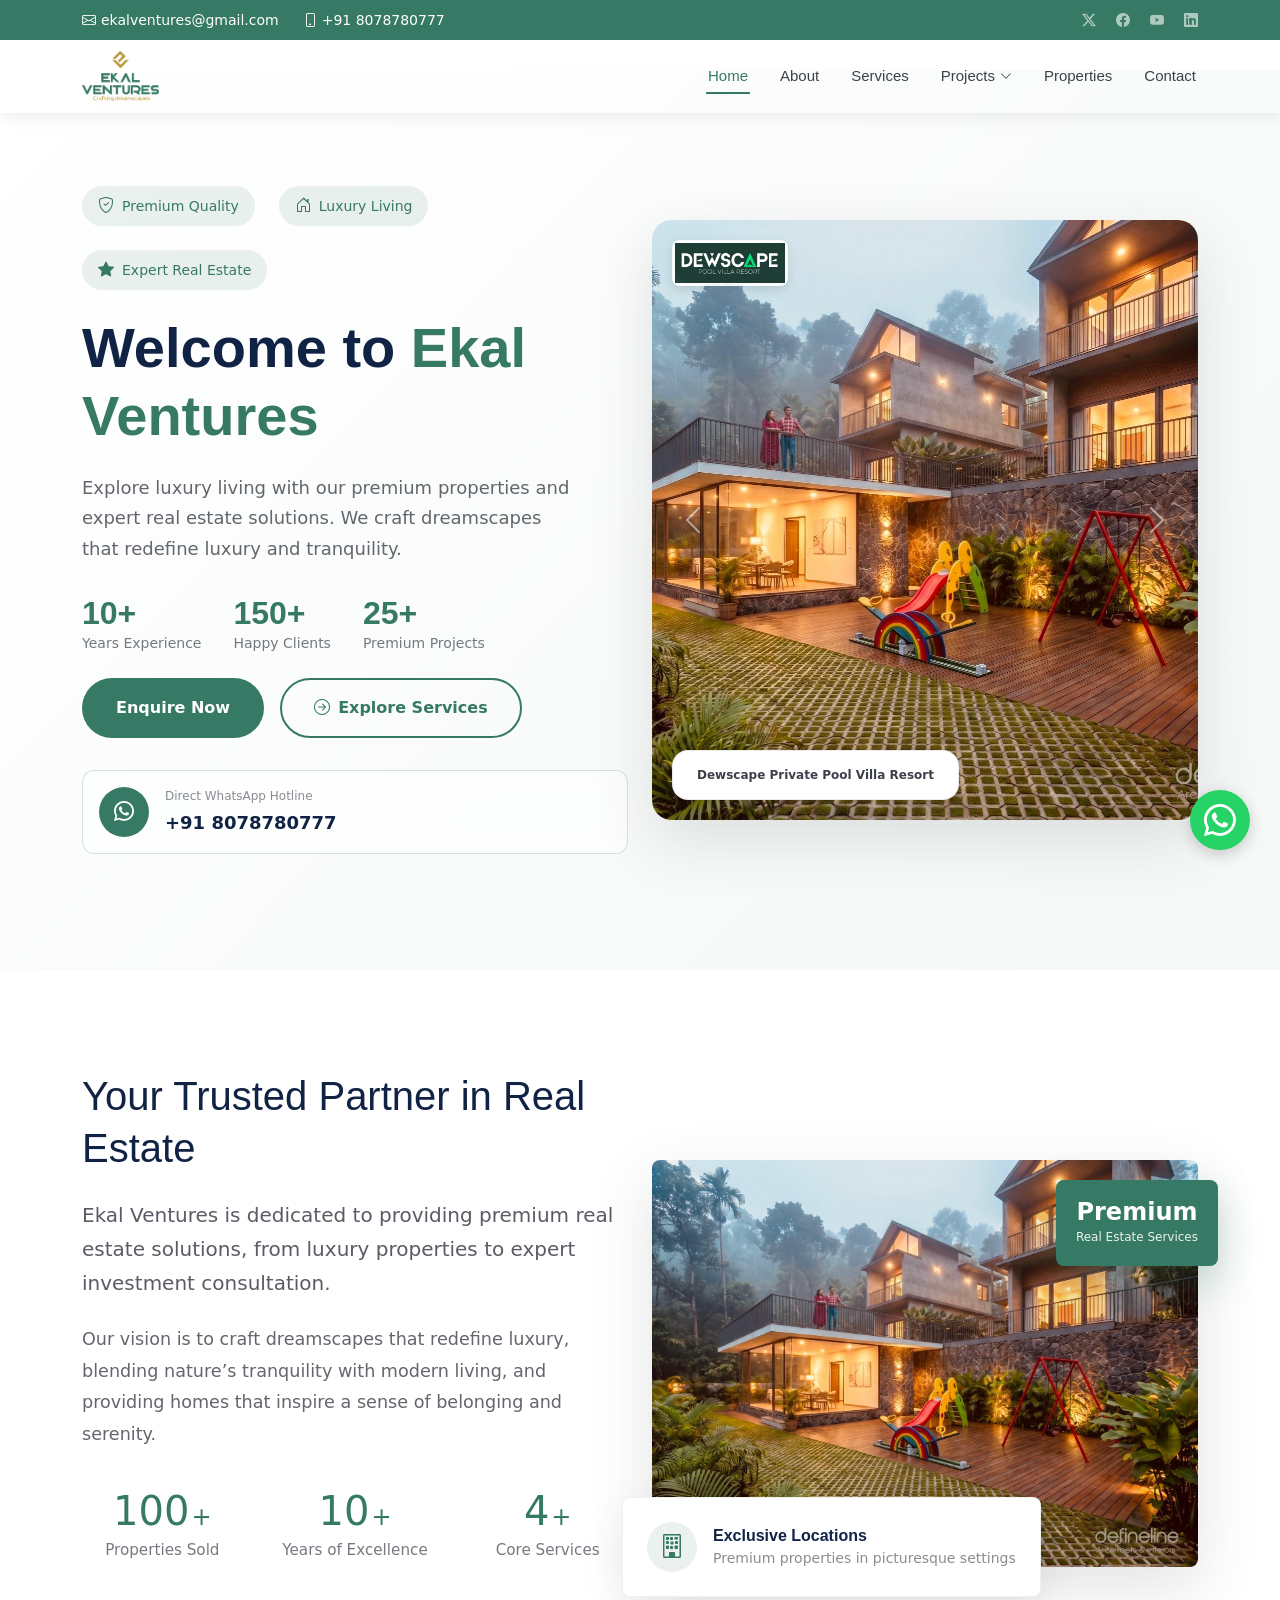
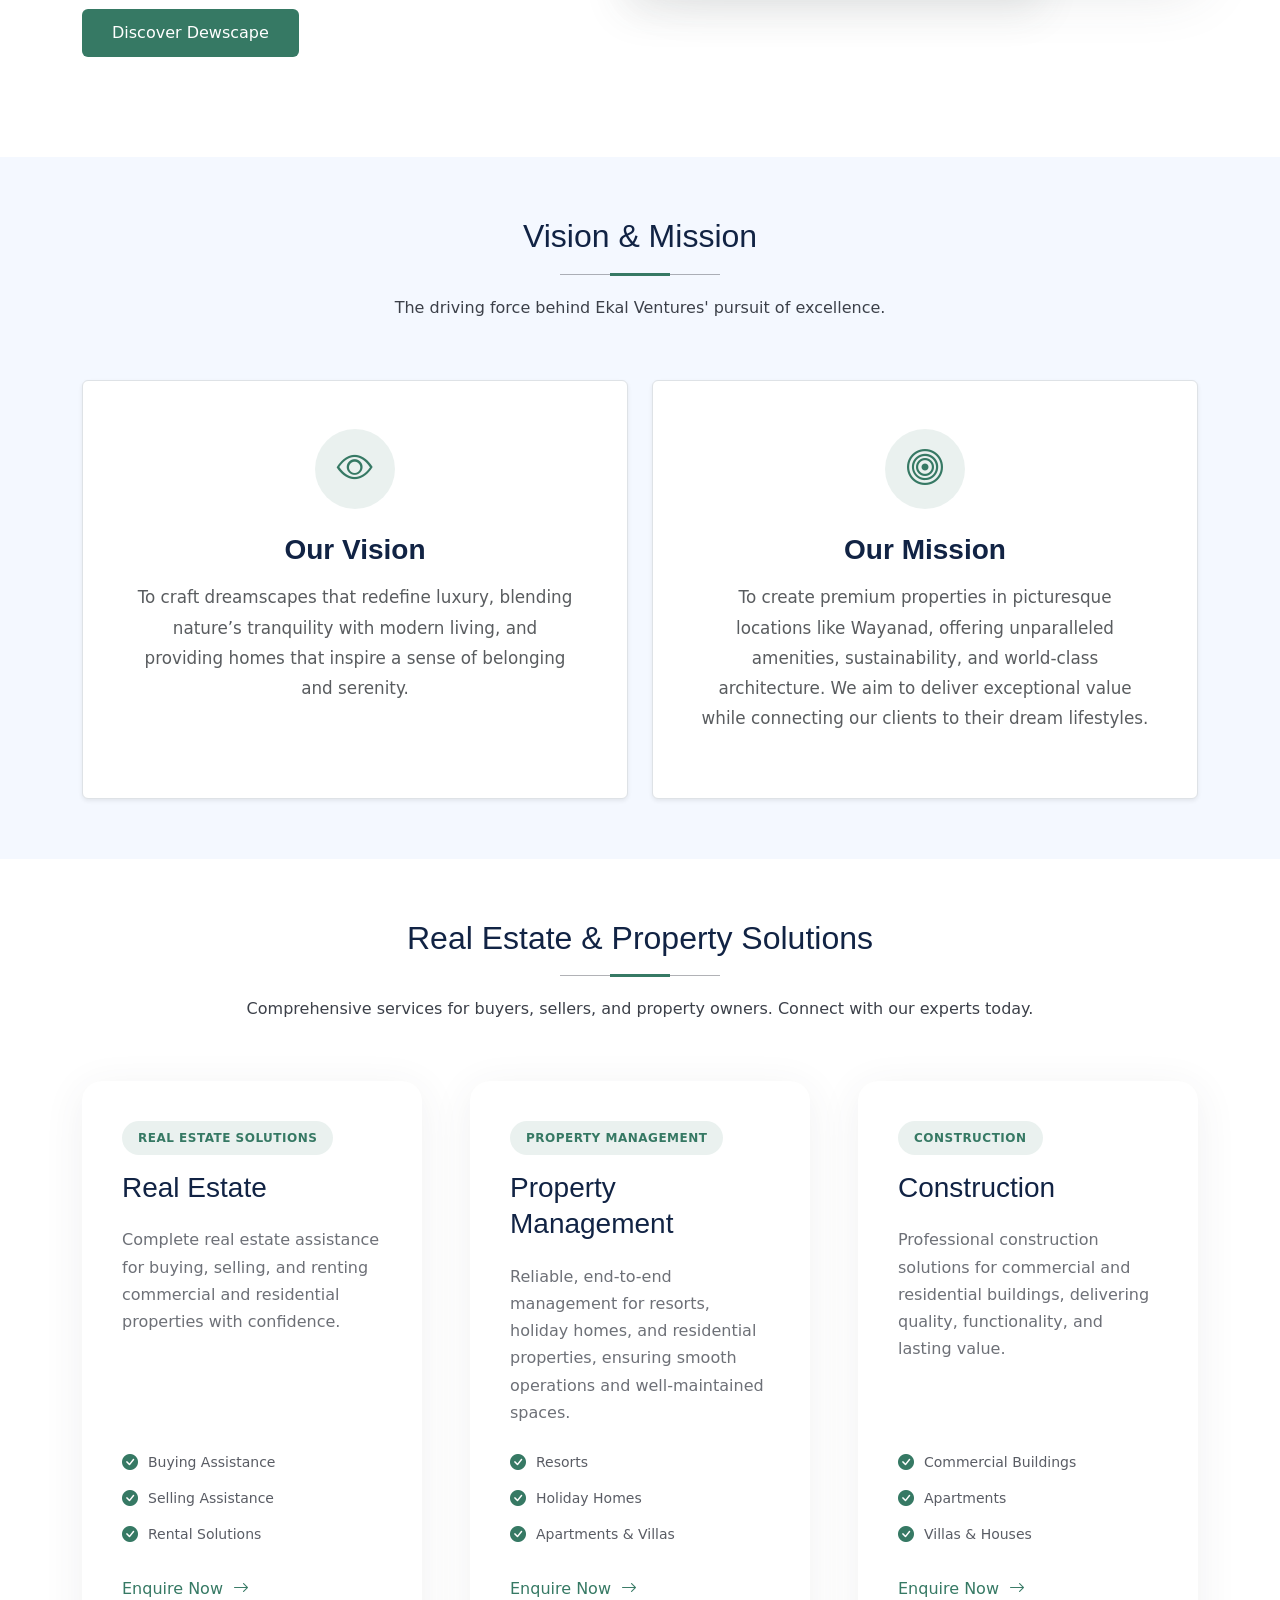
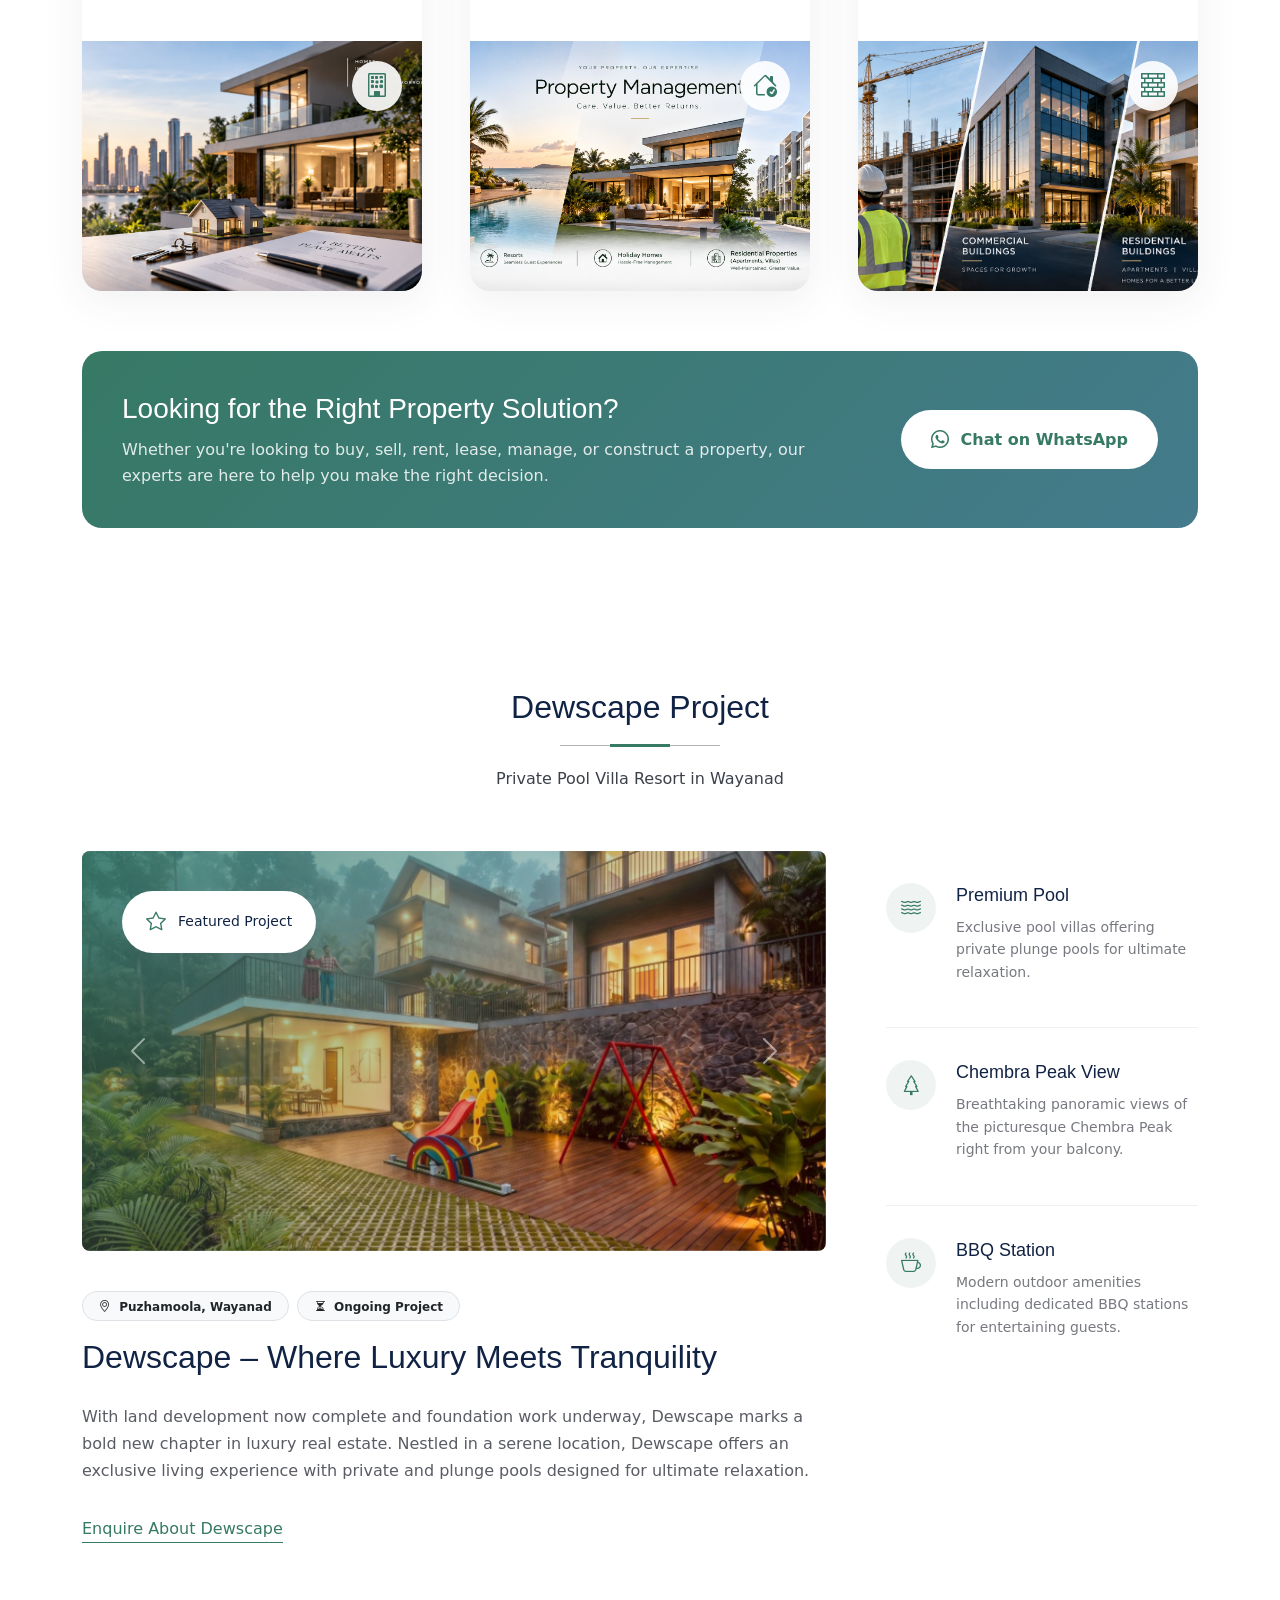
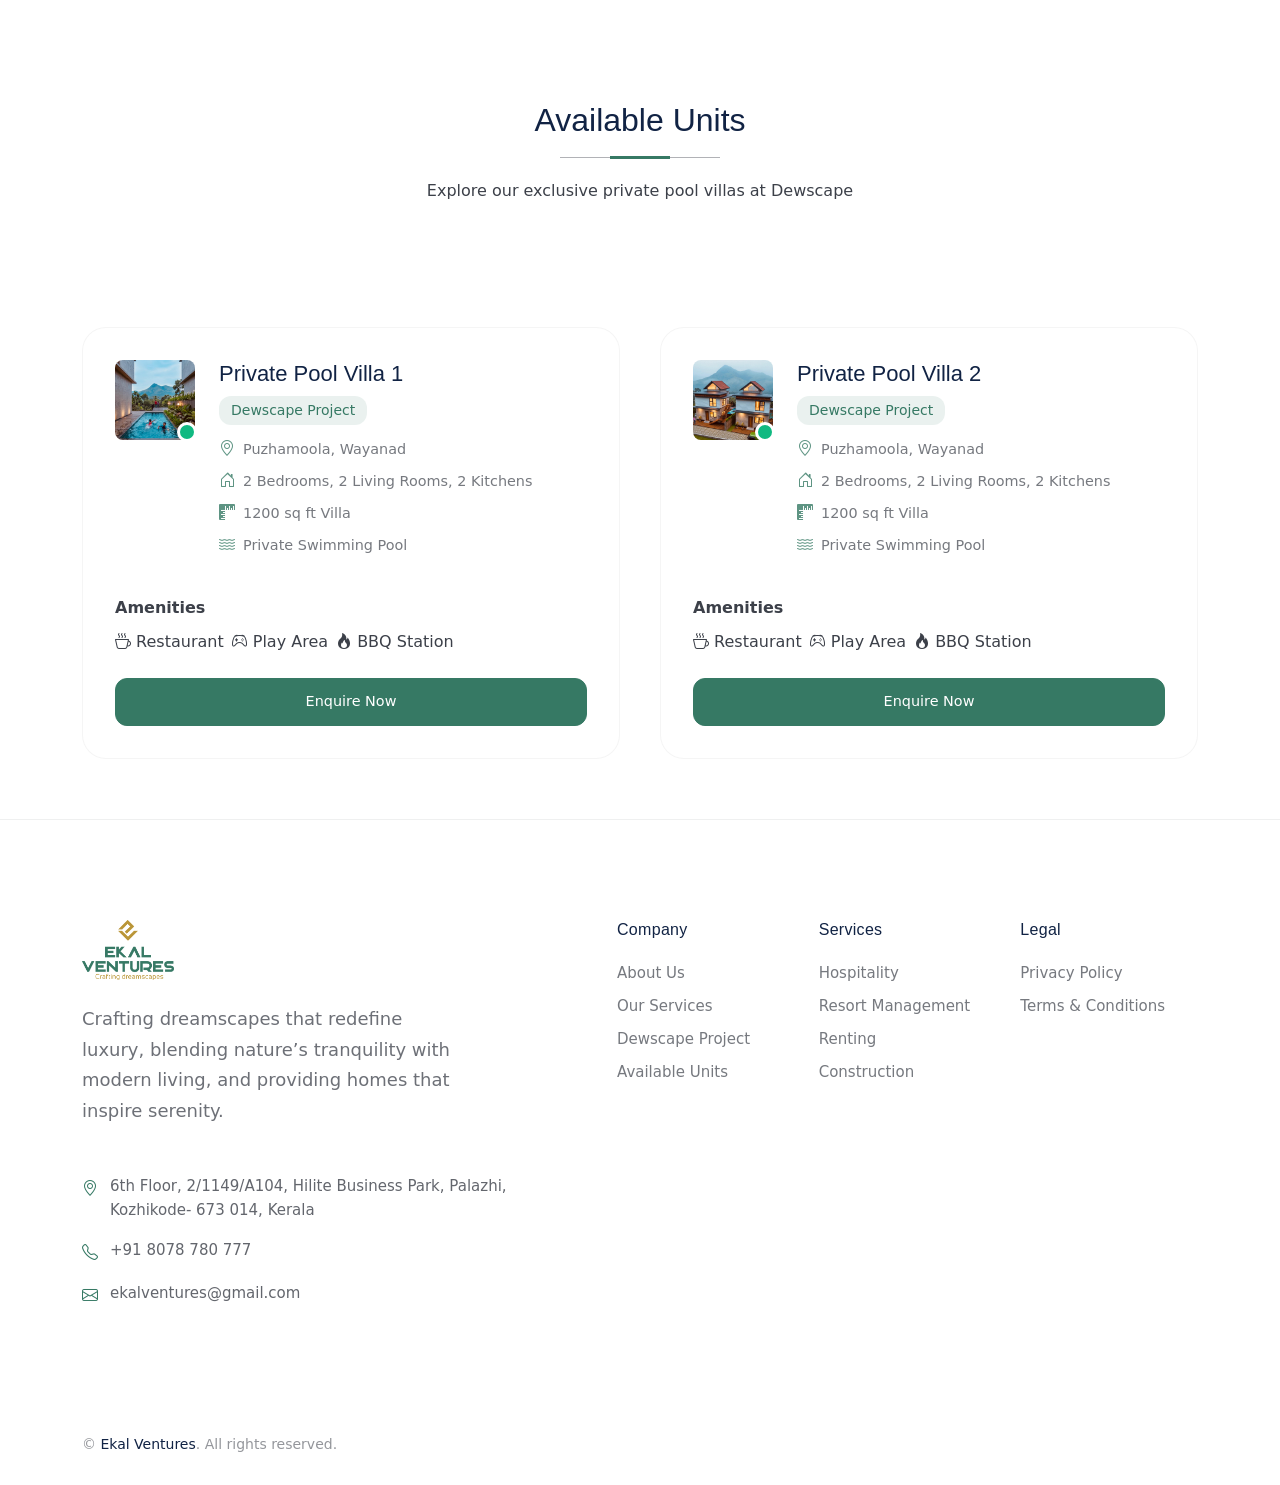
==== commit cb3311d9: "Update index.html" ====
--- a/index.html
+++ b/index.html
@@ -725,94 +725,199 @@
 <!-- /Featured Services Section -->
 
 <!-- Find A Doctor Section (Repurposed to Properties) -->
-    <section id="find-a-doctor" class="find-a-doctor section">
-
-      <!-- Section Title -->
-      <div class="container section-title" data-aos="fade-up">
-        <h2>Available Units</h2>
-        <p>Explore our exclusive private pool villas</p>
-      </div><!-- End Section Title -->
-
-      <div class="container" data-aos="fade-up" data-aos-delay="100">
-
-        <!-- Grid updated to display exactly 2 units -->
-        <div class="doctors-grid" data-aos="fade-up" data-aos-delay="300" style="grid-template-columns: repeat(auto-fit, minmax(350px, 1fr)); display: grid; gap: 2.5rem; justify-content: center;">
-          
-          <!-- Villa 1 -->
-          <div class="doctor-profile" data-aos="zoom-in" data-aos-delay="100">
-            <div class="profile-header">
-              <div class="doctor-avatar">
-                <img src="assets/img/dewscape-3.jpeg" alt="Private Pool Villa 1" class="img-fluid" style="border-radius: 8px;">
-                <div class="status-indicator available"></div>
-              </div>
-              <div class="doctor-details">
-                <h4>Private Pool Villa 1</h4>
-                <span class="specialty-tag">Dewscape Project</span>
-                <div class="experience-info">
-                  <i class="bi bi-geo-alt"></i>
-                  <span>Puzhamoola, Wayanad</span>
-                </div>
-                <div class="experience-info" style="margin-top: 8px;">
-                  <i class="bi bi-house-door"></i>
-                  <span>2 Bed, 2 Living Rooms, Kitchen</span>
-                </div>
-              </div>
-            </div>
-            <div class="rating-section">
-              <div class="stars">
-                <i class="bi bi-star-fill"></i>
-                <i class="bi bi-star-fill"></i>
-                <i class="bi bi-star-fill"></i>
-                <i class="bi bi-star-fill"></i>
-                <i class="bi bi-star-fill"></i>
-              </div>
-              <span class="rating-score">Ultra Luxury</span>
-            </div>
-            <div class="action-buttons">
-              <a href="https://api.whatsapp.com/send/?phone=918078780777&text=Hi%2C%20I%27m%20interested%20in%20learning%20more%20about%20your%20Ekal%20Ventures%20Private%20Pool%20Villa%201." class="btn-primary" style="grid-column: span 2;">Enquire Now</a>
-            </div>
-          </div><!-- End Doctor Profile -->
-
-          <!-- Villa 2 -->
-          <div class="doctor-profile" data-aos="zoom-in" data-aos-delay="200">
-            <div class="profile-header">
-              <div class="doctor-avatar">
-                <img src="assets/img/dewscape-4.jpeg" alt="Private Pool Villa 2" class="img-fluid" style="border-radius: 8px;">
-                <div class="status-indicator available"></div>
-              </div>
-              <div class="doctor-details">
-                <h4>Private Pool Villa 2</h4>
-                <span class="specialty-tag">Dewscape Project</span>
-                <div class="experience-info">
-                  <i class="bi bi-geo-alt"></i>
-                  <span>Puzhamoola, Wayanad</span>
-                </div>
-                <div class="experience-info" style="margin-top: 8px;">
-                  <i class="bi bi-house-door"></i>
-                  <span>2 Bed, 2 Living Rooms, Kitchen</span>
-                </div>
-              </div>
-            </div>
-            <div class="rating-section">
-              <div class="stars">
-                <i class="bi bi-star-fill"></i>
-                <i class="bi bi-star-fill"></i>
-                <i class="bi bi-star-fill"></i>
-                <i class="bi bi-star-fill"></i>
-                <i class="bi bi-star-fill"></i>
-              </div>
-              <span class="rating-score">Ultra Luxury</span>
-            </div>
-            <div class="action-buttons">
-              <a href="https://api.whatsapp.com/send/?phone=918078780777&text=Hi%2C%20I%27m%20interested%20in%20learning%20more%20about%20your%20Ekal%20Ventures%20Private%20Pool%20Villa%202." class="btn-primary" style="grid-column: span 2;">Enquire Now</a>
-            </div>
-          </div><!-- End Doctor Profile -->
-
-        </div>
-
-      </div>
-
-    </section><!-- /Find A Doctor Section -->
+<section id="find-a-doctor" class="find-a-doctor section">
+
+  <!-- Section Title -->
+  <div class="container section-title" data-aos="fade-up">
+    <h2>Available Units</h2>
+    <p>Explore our exclusive private pool villas at Dewscape</p>
+  </div><!-- End Section Title -->
+
+  <div class="container" data-aos="fade-up" data-aos-delay="100">
+
+    <!-- Property Grid -->
+    <div class="doctors-grid"
+         data-aos="fade-up"
+         data-aos-delay="300"
+         style="grid-template-columns: repeat(auto-fit, minmax(350px, 1fr)); display: grid; gap: 2.5rem; justify-content: center;">
+
+      <!-- Villa 1 -->
+      <div class="doctor-profile" data-aos="zoom-in" data-aos-delay="100">
+
+        <div class="profile-header">
+
+          <div class="doctor-avatar">
+            <img
+              src="assets/img/dewscape-3.jpeg"
+              alt="Dewscape Private Pool Villa 1"
+              class="img-fluid"
+              style="border-radius: 8px;"
+            >
+            <div class="status-indicator available"></div>
+          </div>
+
+          <div class="doctor-details">
+
+            <h4>Private Pool Villa 1</h4>
+
+            <span class="specialty-tag">
+              Dewscape Project
+            </span>
+
+            <div class="experience-info">
+              <i class="bi bi-geo-alt"></i>
+              <span>Puzhamoola, Wayanad</span>
+            </div>
+
+            <div class="experience-info" style="margin-top: 8px;">
+              <i class="bi bi-house-door"></i>
+              <span>2 Bedrooms, 2 Living Rooms, 2 Kitchens</span>
+            </div>
+
+            <div class="experience-info" style="margin-top: 8px;">
+              <i class="bi bi-rulers"></i>
+              <span>1200 sq ft Villa</span>
+            </div>
+
+            <div class="experience-info" style="margin-top: 8px;">
+              <i class="bi bi-water"></i>
+              <span>Private Swimming Pool</span>
+            </div>
+
+          </div>
+
+        </div>
+
+        <!-- Amenities -->
+        <div class="rating-section" style="display: block; padding-top: 15px;">
+
+          <strong style="display: block; margin-bottom: 10px; font-size: 16px;">
+            Amenities
+          </strong>
+
+          <div style="display: flex; flex-wrap: wrap; gap: 8px;">
+
+            <span class="specialty-tag">
+              <i class="bi bi-cup-hot"></i> Restaurant
+            </span>
+
+            <span class="specialty-tag">
+              <i class="bi bi-controller"></i> Play Area
+            </span>
+
+            <span class="specialty-tag">
+              <i class="bi bi-fire"></i> BBQ Station
+            </span>
+
+          </div>
+
+        </div>
+
+        <div class="action-buttons">
+          <a
+            href="https://api.whatsapp.com/send/?phone=918078780777&text=Hi%2C%20I%27m%20interested%20in%20learning%20more%20about%20Dewscape%20Private%20Pool%20Villa%201."
+            class="btn-primary"
+            style="grid-column: span 2;"
+          >
+            Enquire Now
+          </a>
+        </div>
+
+      </div>
+      <!-- End Villa 1 -->
+
+
+      <!-- Villa 2 -->
+      <div class="doctor-profile" data-aos="zoom-in" data-aos-delay="200">
+
+        <div class="profile-header">
+
+          <div class="doctor-avatar">
+            <img
+              src="assets/img/dewscape-4.jpeg"
+              alt="Dewscape Private Pool Villa 2"
+              class="img-fluid"
+              style="border-radius: 8px;"
+            >
+            <div class="status-indicator available"></div>
+          </div>
+
+          <div class="doctor-details">
+
+            <h4>Private Pool Villa 2</h4>
+
+            <span class="specialty-tag">
+              Dewscape Project
+            </span>
+
+            <div class="experience-info">
+              <i class="bi bi-geo-alt"></i>
+              <span>Puzhamoola, Wayanad</span>
+            </div>
+
+            <div class="experience-info" style="margin-top: 8px;">
+              <i class="bi bi-house-door"></i>
+              <span>2 Bedrooms, 2 Living Rooms, 2 Kitchens</span>
+            </div>
+
+            <div class="experience-info" style="margin-top: 8px;">
+              <i class="bi bi-rulers"></i>
+              <span>1200 sq ft Villa</span>
+            </div>
+
+            <div class="experience-info" style="margin-top: 8px;">
+              <i class="bi bi-water"></i>
+              <span>Private Swimming Pool</span>
+            </div>
+
+          </div>
+
+        </div>
+
+        <!-- Amenities -->
+        <div class="rating-section" style="display: block; padding-top: 15px;">
+
+          <strong style="display: block; margin-bottom: 10px; font-size: 16px;">
+            Amenities
+          </strong>
+
+          <div style="display: flex; flex-wrap: wrap; gap: 8px;">
+
+            <span class="specialty-tag">
+              <i class="bi bi-cup-hot"></i> Restaurant
+            </span>
+
+            <span class="specialty-tag">
+              <i class="bi bi-controller"></i> Play Area
+            </span>
+
+            <span class="specialty-tag">
+              <i class="bi bi-fire"></i> BBQ Station
+            </span>
+
+          </div>
+
+        </div>
+
+        <div class="action-buttons">
+          <a
+            href="https://api.whatsapp.com/send/?phone=918078780777&text=Hi%2C%20I%27m%20interested%20in%20learning%20more%20about%20Dewscape%20Private%20Pool%20Villa%202."
+            class="btn-primary"
+            style="grid-column: span 2;"
+          >
+            Enquire Now
+          </a>
+        </div>
+
+      </div>
+      <!-- End Villa 2 -->
+
+    </div>
+
+  </div>
+
+</section>
+<!-- /Find A Doctor Section -->
 
   </main>
 
